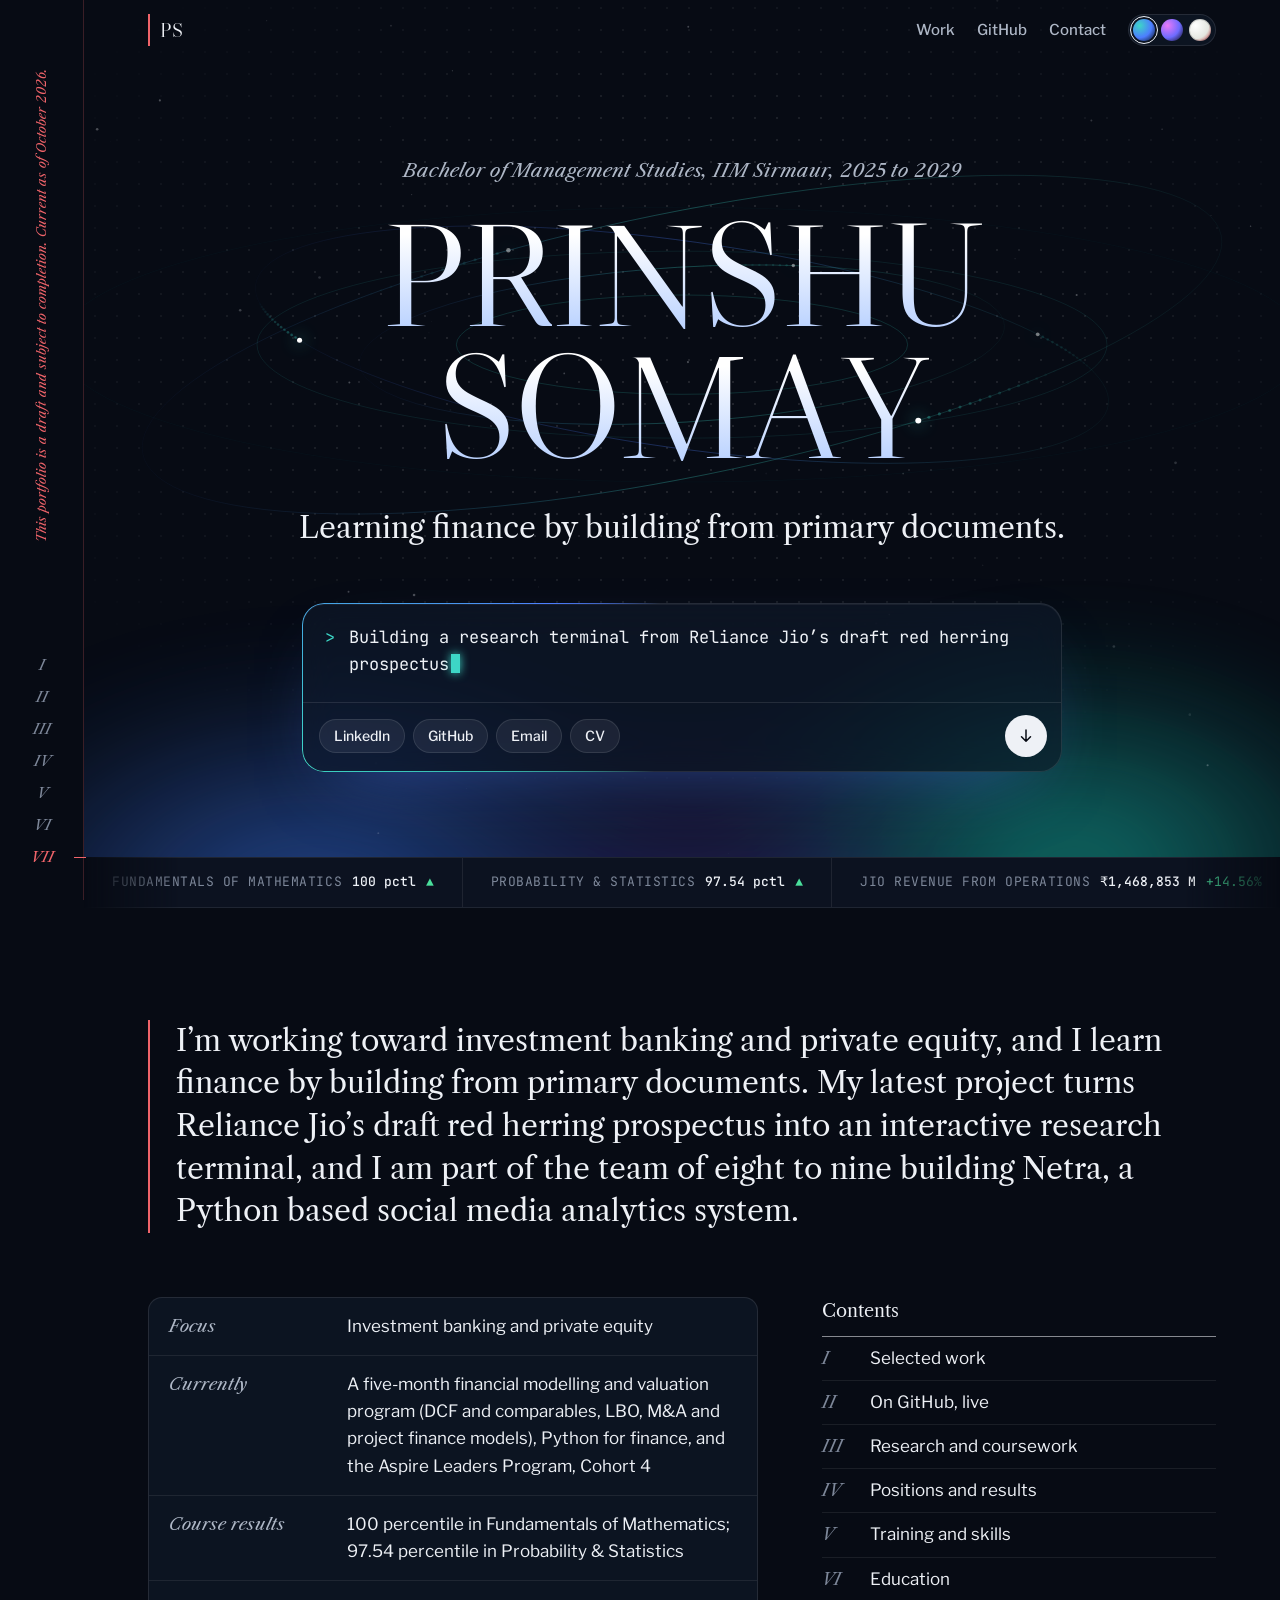
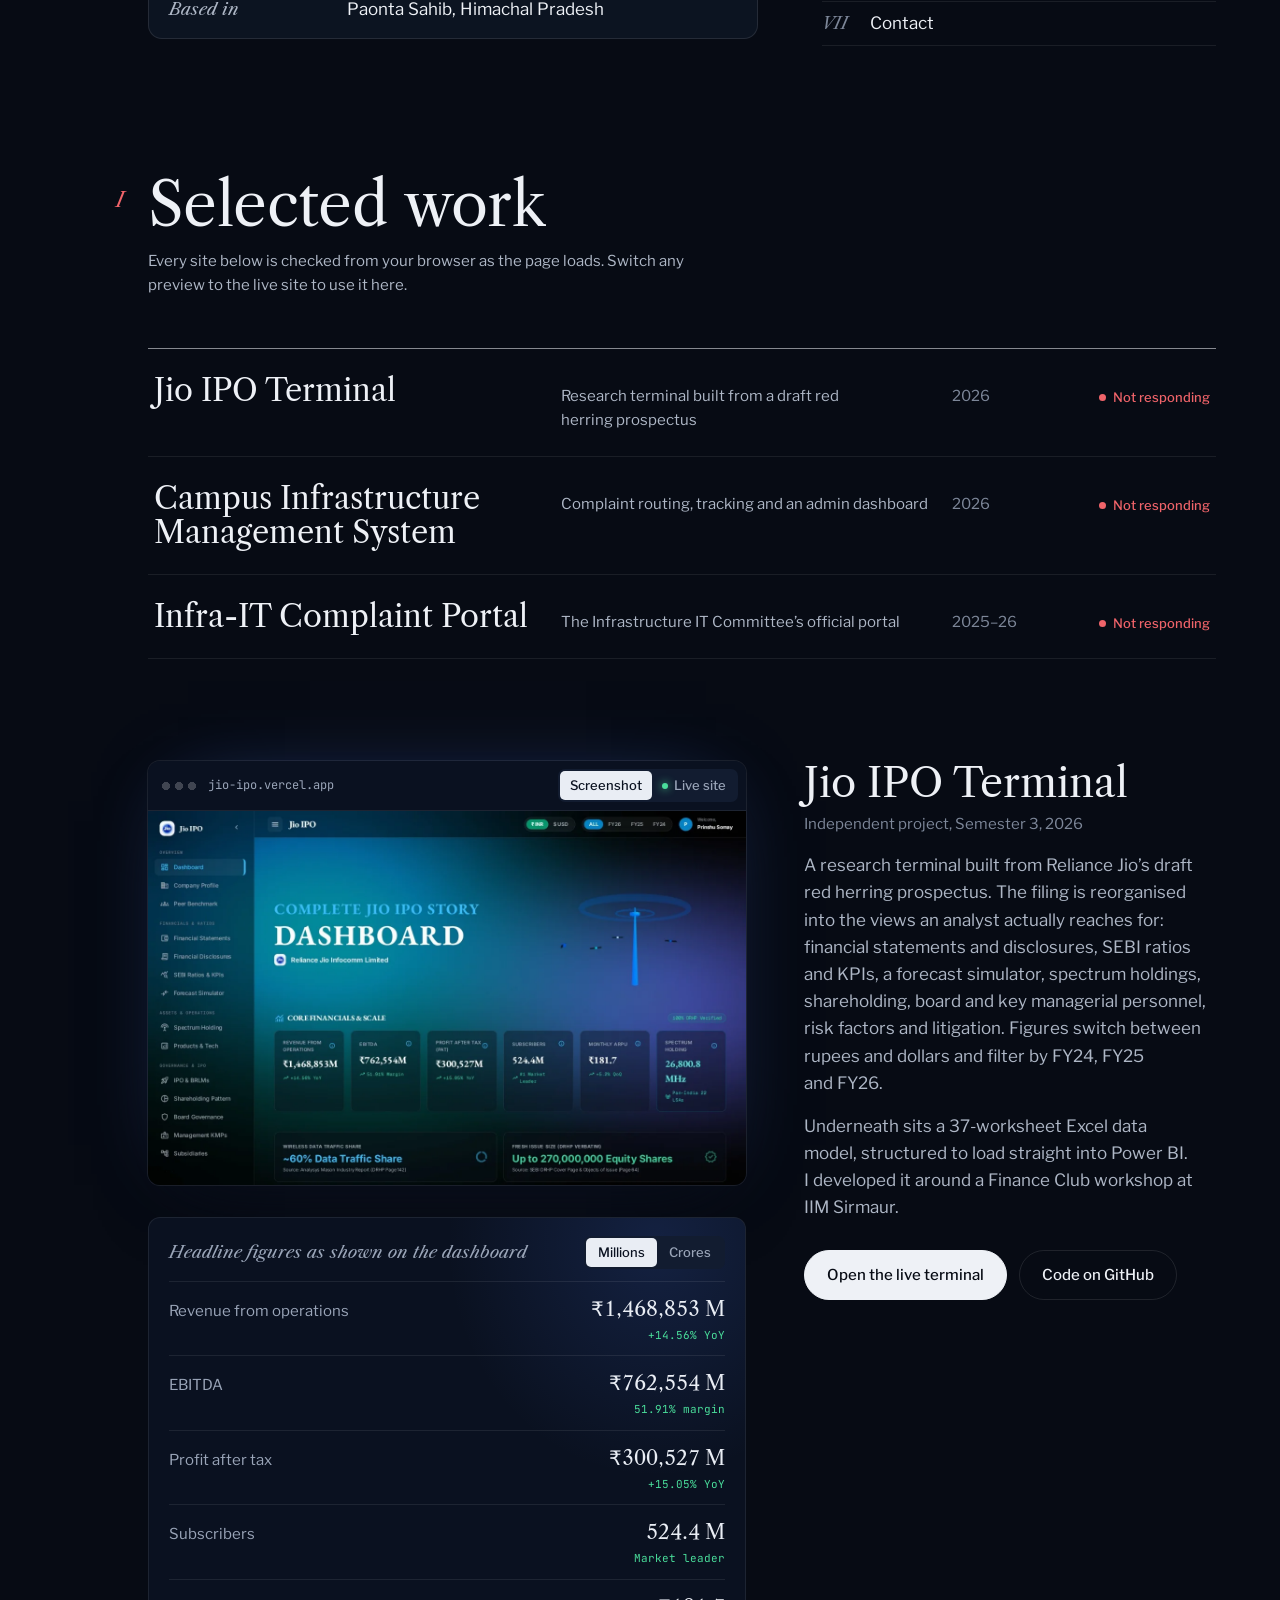
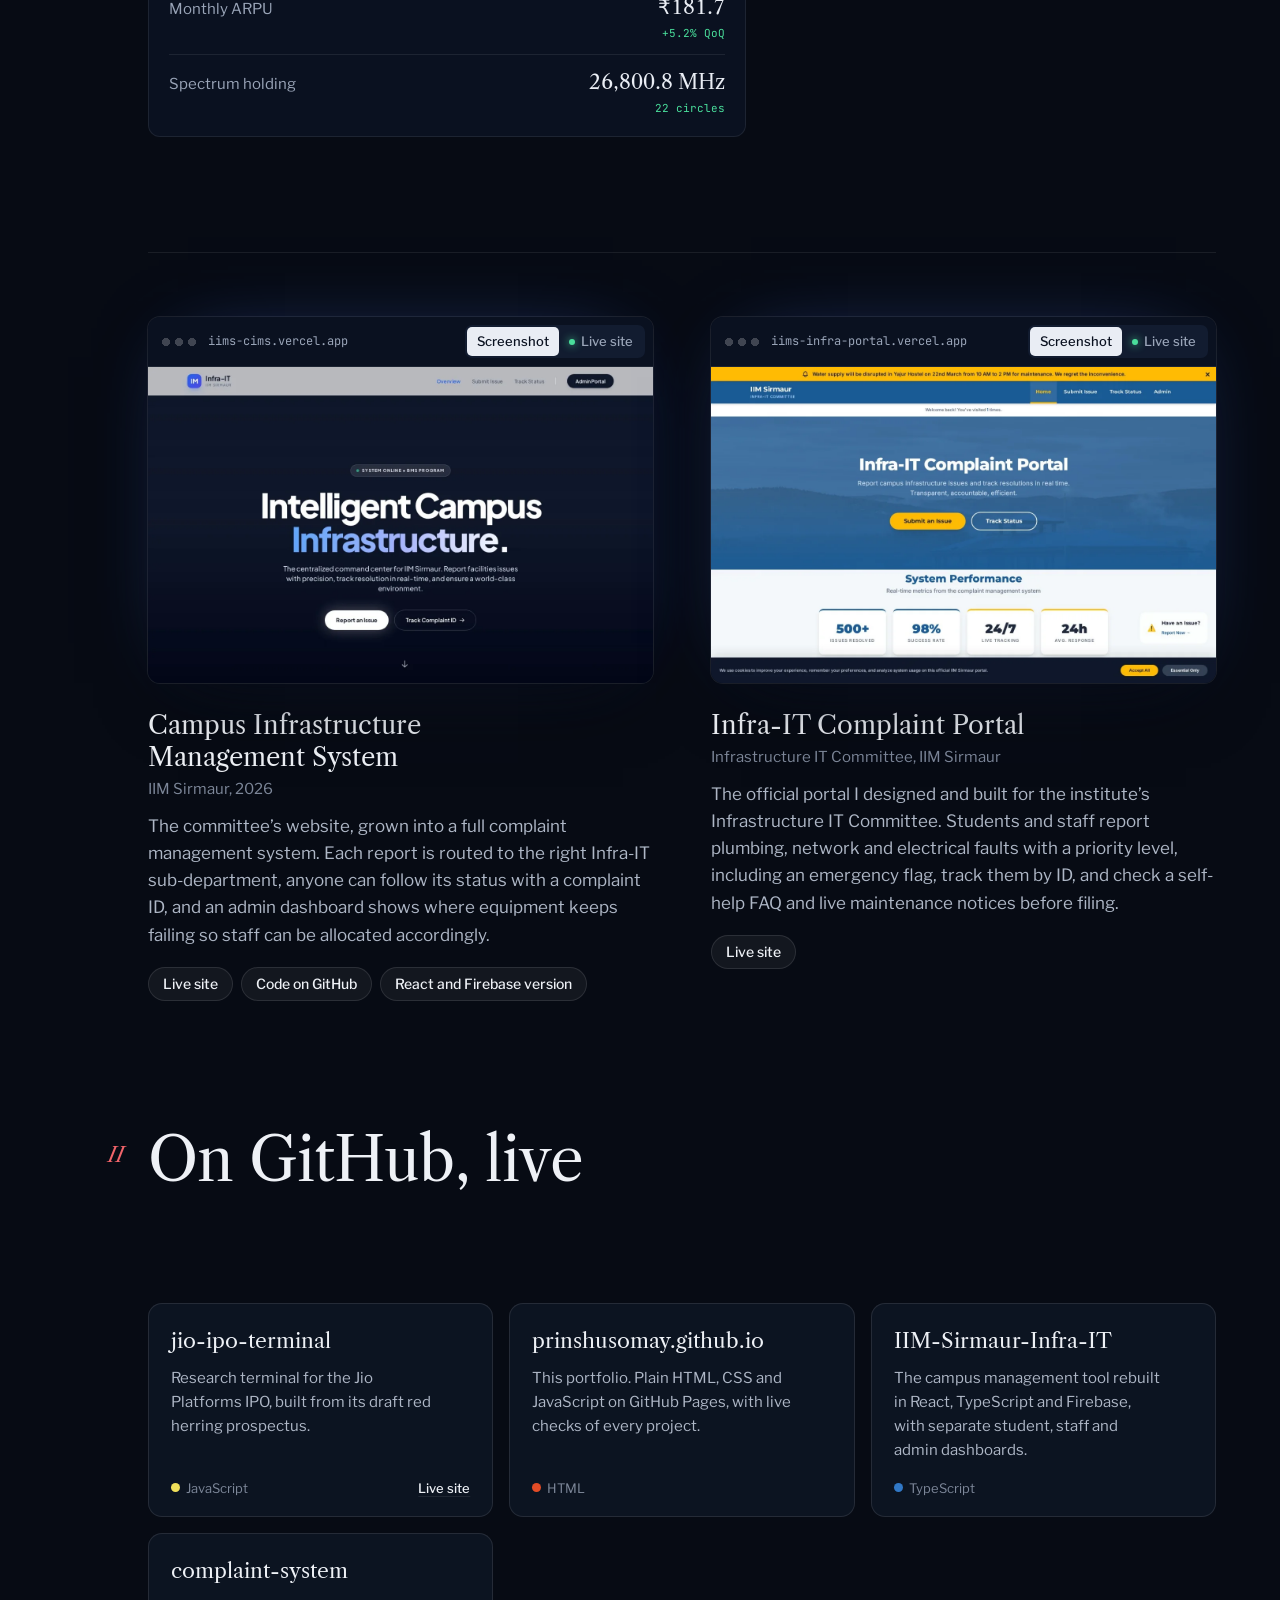
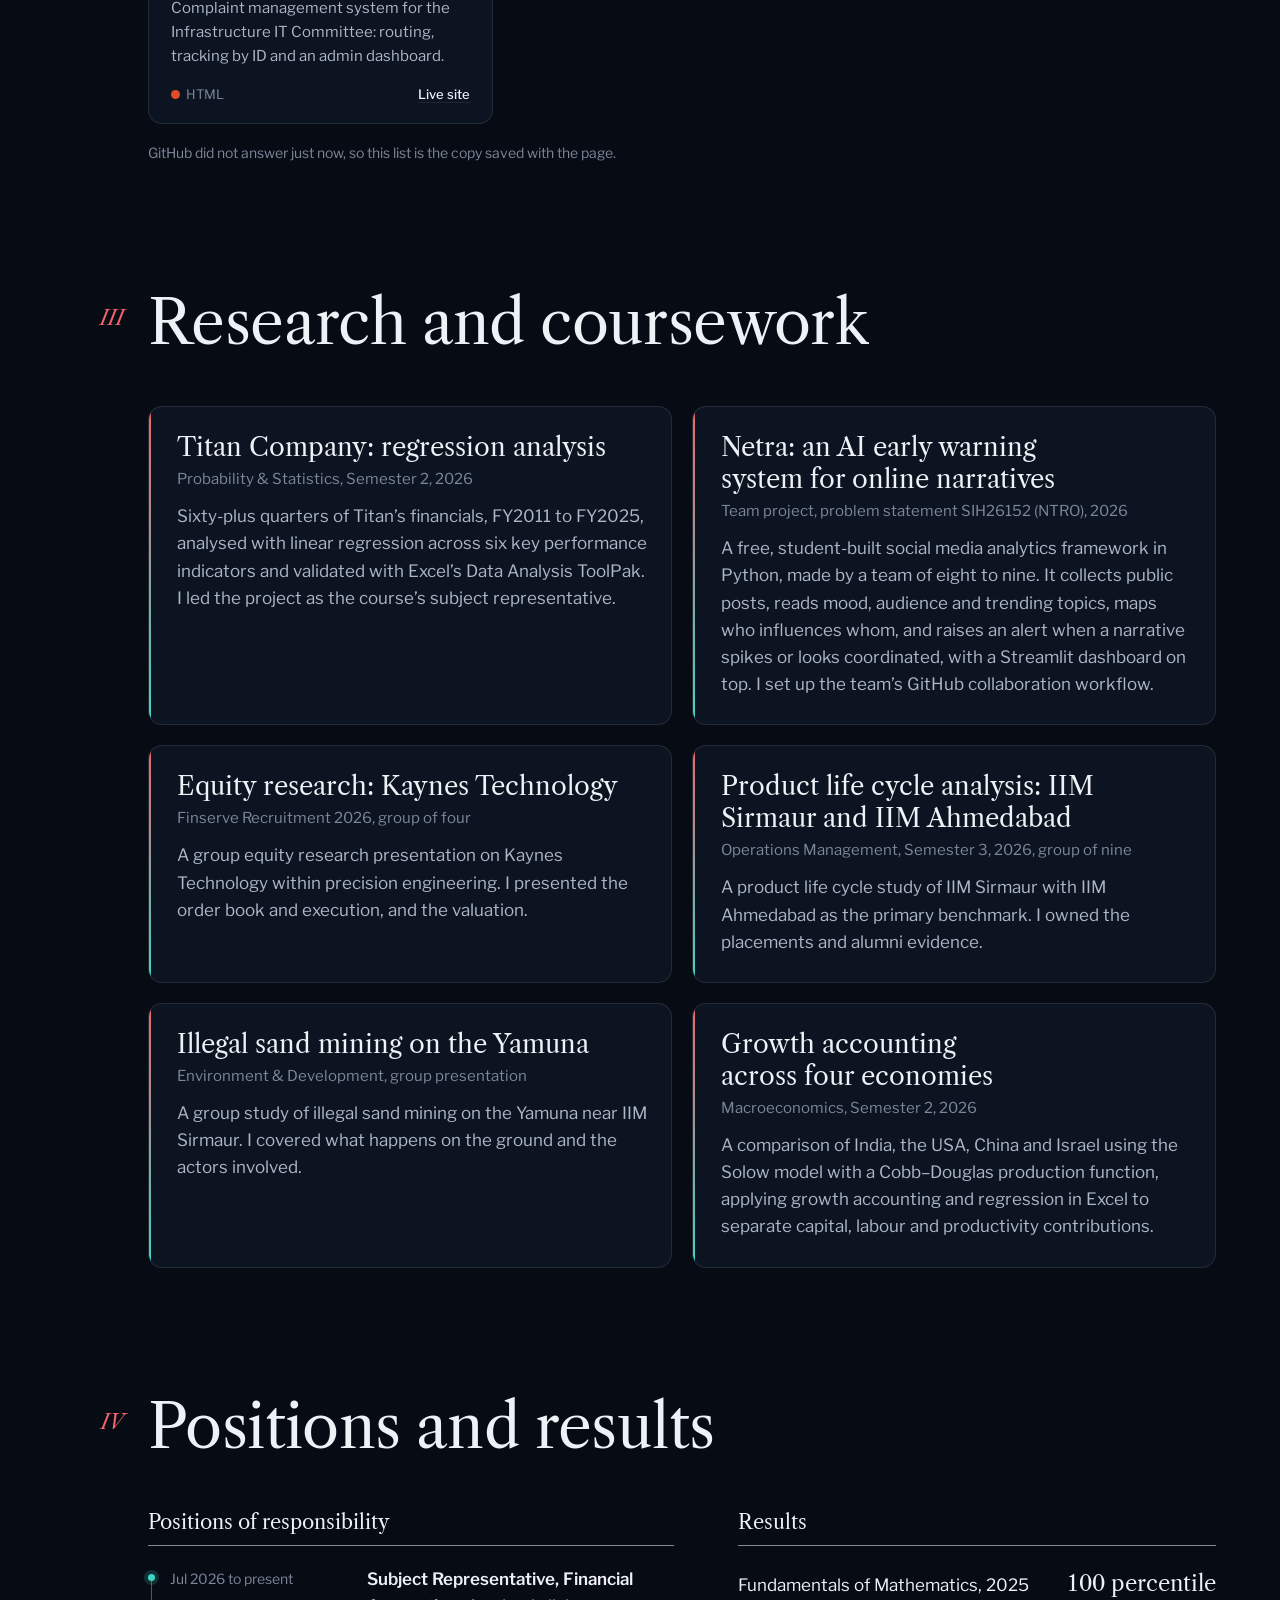
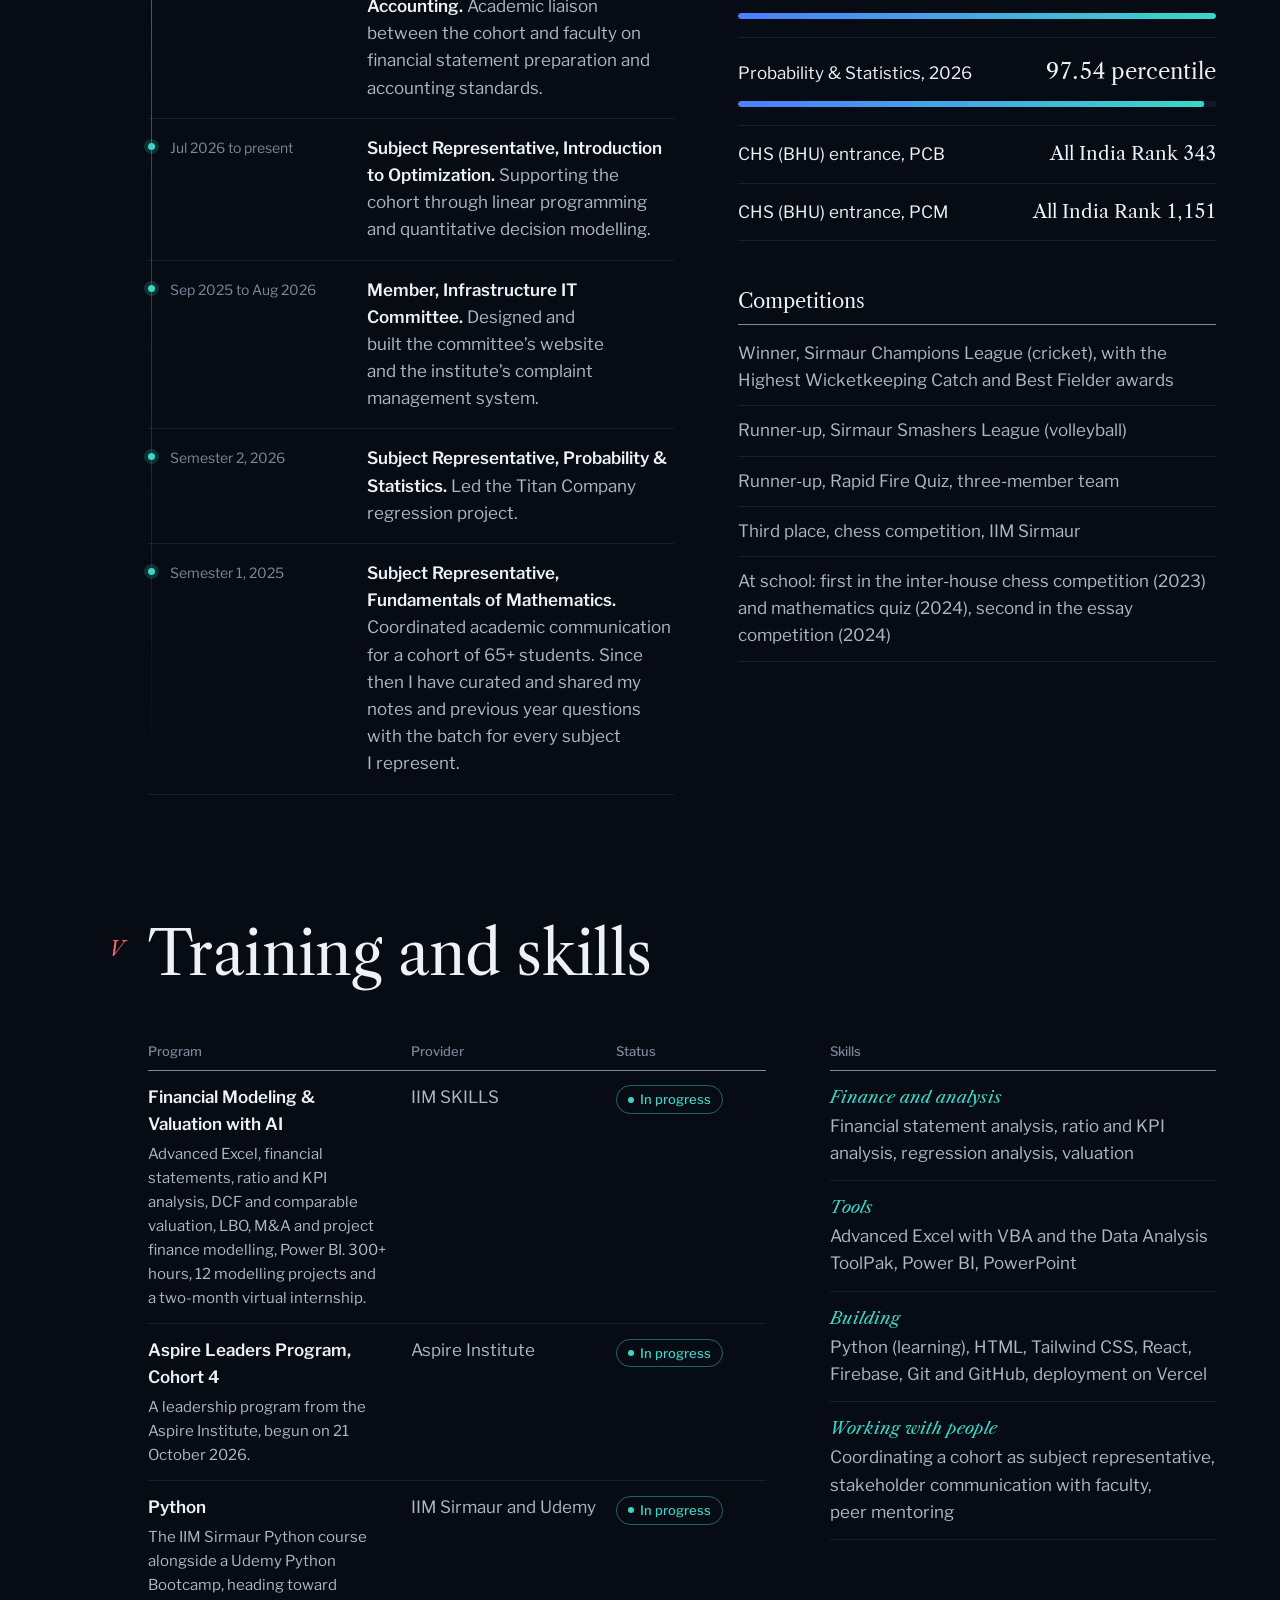
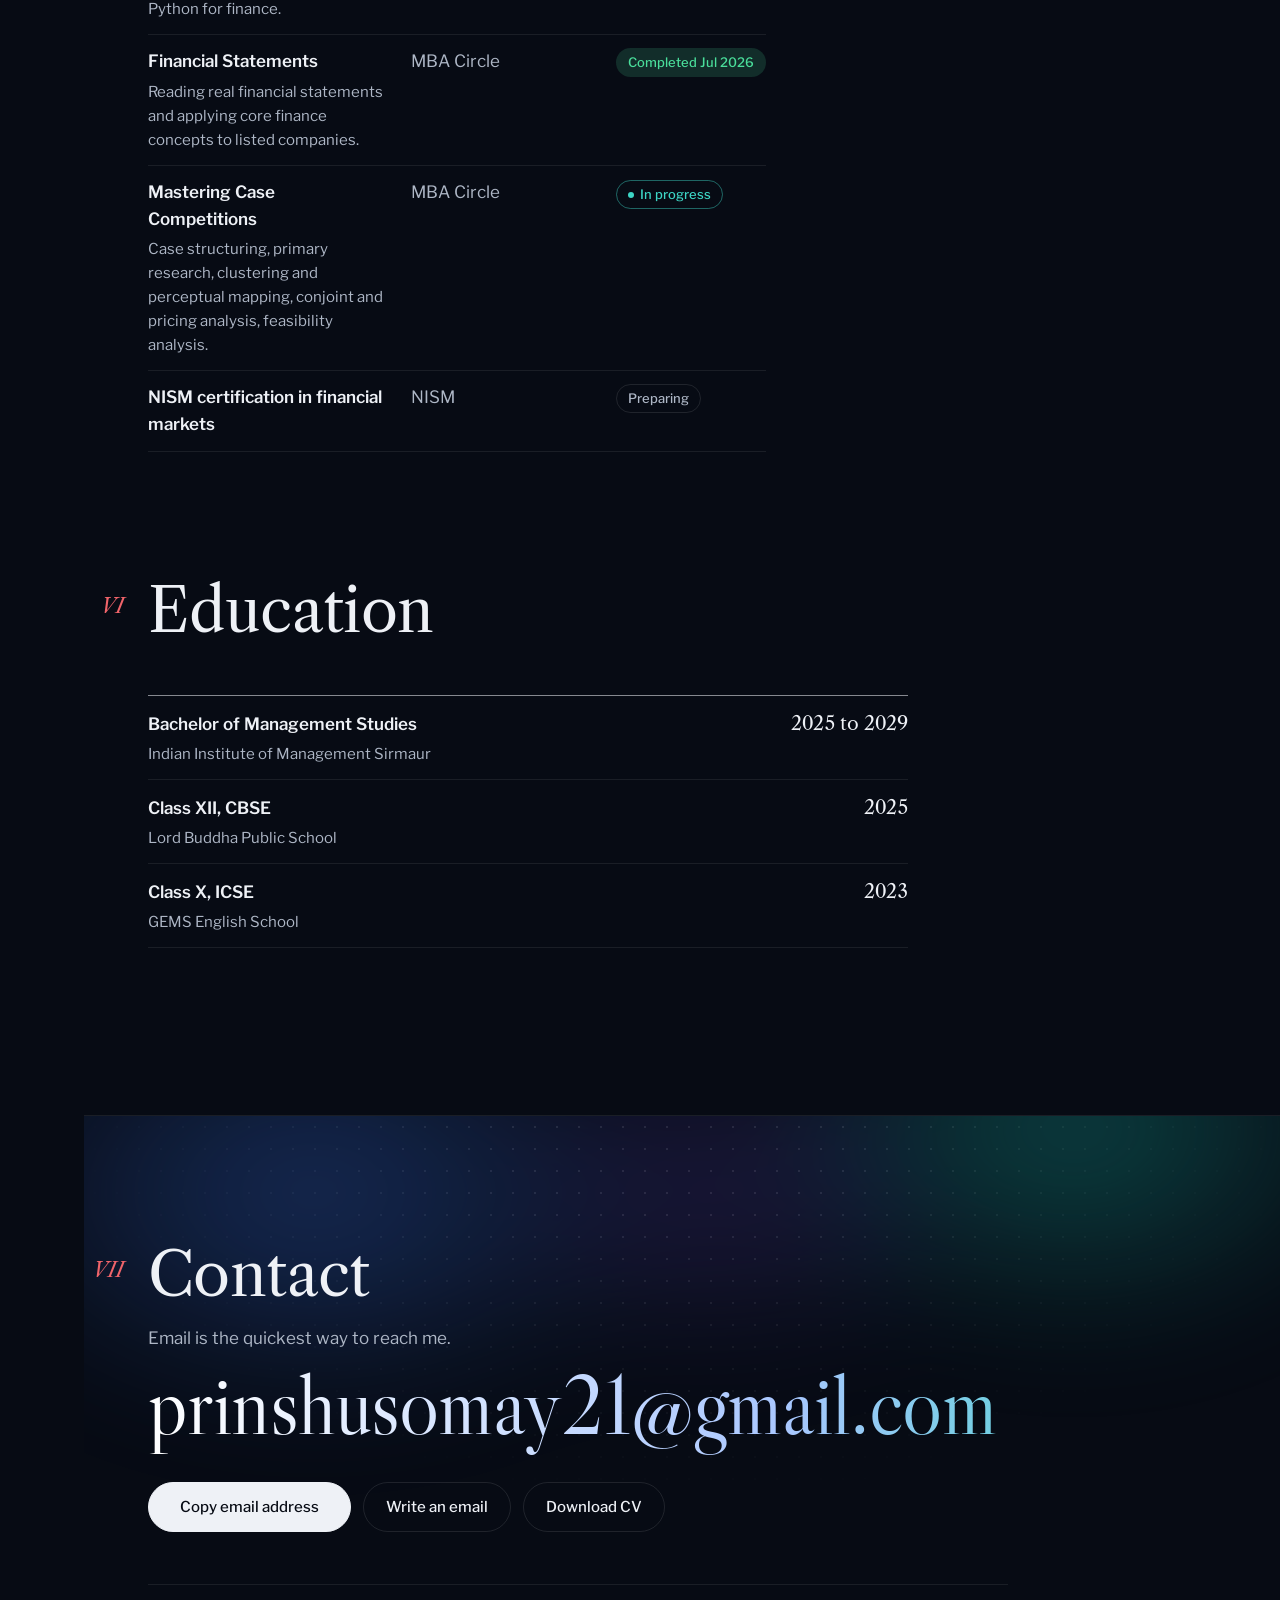
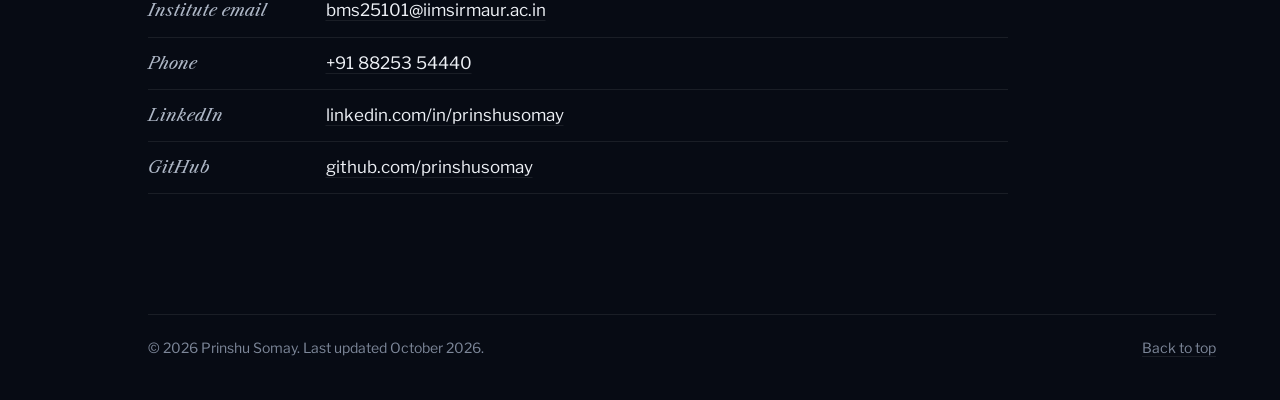
==== index.html @ f177b630 "Reword Netra role; refresh CV Co-Authored-By: Claude Sonnet 5.5 <noreply@anthropic.com> Claude-Sessi" ====
<!doctype html>
<html lang="en">
<head>
  <meta charset="utf-8">
  <meta name="viewport" content="width=device-width, initial-scale=1">
  <title>Prinshu Somay | BMS, IIM Sirmaur</title>
  <meta name="description" content="Prinshu Somay is a Bachelor of Management Studies student at IIM Sirmaur working toward investment banking and private equity. Projects include the Jio IPO Terminal, built from Reliance Jio's draft red herring prospectus.">
  <meta name="author" content="Prinshu Somay">
  <link rel="canonical" href="https://prinshusomay.github.io/">

  <meta property="og:type" content="profile">
  <meta property="og:title" content="Prinshu Somay | BMS, IIM Sirmaur">
  <meta property="og:description" content="Working toward investment banking and private equity. Builds research tools from primary filings, including the Jio IPO Terminal.">
  <meta property="og:url" content="https://prinshusomay.github.io/">
  <meta property="og:image" content="https://prinshusomay.github.io/assets/social/hero-paper.jpg">
  <meta property="og:image:width" content="1200">
  <meta property="og:image:height" content="627">
  <meta property="og:image:alt" content="Prinshu Somay, Bachelor of Management Studies at IIM Sirmaur">
  <meta name="twitter:card" content="summary_large_image">

  <link rel="icon" href="assets/favicon.svg" type="image/svg+xml">
  <link rel="icon" href="assets/favicon-32.png" sizes="32x32" type="image/png">
  <link rel="apple-touch-icon" href="assets/apple-touch-icon.png">
  <meta name="theme-color" content="#070B14">

  <script>(function(){var d=document.documentElement,t=null;try{t=localStorage.getItem('theme');}catch(e){}if(t==='dark')t='midnight';if(t==='light')t='paper';if(t!=='midnight'&&t!=='aurora'&&t!=='paper')t='midnight';d.dataset.theme=t;d.classList.add('js-reveal','js-split');setTimeout(function(){if(!window.__siteReady)d.classList.remove('js-reveal','js-split');},3000);})();</script>
  <link rel="preload" href="assets/fonts/libre-caslon-display-latin-400-normal.woff2" as="font" type="font/woff2" crossorigin>
  <link rel="preload" href="assets/fonts/libre-franklin-latin-wght-normal.woff2" as="font" type="font/woff2" crossorigin>
  <link rel="preload" href="assets/fonts/jetbrains-mono-latin-400-normal.woff2" as="font" type="font/woff2" crossorigin>
  <link rel="preconnect" href="https://api.github.com" crossorigin>
  <link rel="stylesheet" href="assets/site.css">
  <script src="assets/site.js" defer></script>

  <script type="application/ld+json">
  {
    "@context": "https://schema.org",
    "@type": "Person",
    "name": "Prinshu Somay",
    "url": "https://prinshusomay.github.io/",
    "email": "mailto:prinshusomay21@gmail.com",
    "affiliation": { "@type": "CollegeOrUniversity", "name": "Indian Institute of Management Sirmaur" },
    "address": { "@type": "PostalAddress", "addressLocality": "Paonta Sahib", "addressRegion": "Himachal Pradesh", "addressCountry": "IN" },
    "sameAs": [
      "https://www.linkedin.com/in/prinshusomay",
      "https://github.com/prinshusomay"
    ]
  }
  </script>
</head>
<body>
  <a class="skip" href="#work">Skip to selected work</a>

  <!-- The red margin: legend, reading progress and section index -->
  <div class="margin">
    <p class="legend" role="note"><span>This portfolio is a draft and subject to completion. Current as of October 2026.</span></p>
    <div class="margin-rule" aria-hidden="true"><span></span></div>
    <nav class="margin-index" aria-label="Sections">
      <a href="#work" data-index-link><span class="tip">Selected work</span>I</a>
      <a href="#github" data-index-link><span class="tip">On GitHub</span>II</a>
      <a href="#research" data-index-link><span class="tip">Research</span>III</a>
      <a href="#record" data-index-link><span class="tip">Positions and results</span>IV</a>
      <a href="#training" data-index-link><span class="tip">Training and skills</span>V</a>
      <a href="#education" data-index-link><span class="tip">Education</span>VI</a>
      <a href="#contact" data-index-link><span class="tip">Contact</span>VII</a>
    </nav>
  </div>

  <div class="page">

    <div class="topbar">
      <a class="monogram" href="#top" aria-label="Prinshu Somay, back to top">PS</a>
      <div class="topbar-actions">
        <a class="topbar-link" href="#work">Work</a>
        <a class="topbar-link" href="#github">GitHub</a>
        <a class="topbar-link" href="#contact">Contact</a>
        <div class="themes" role="radiogroup" aria-label="Colour theme">
          <button type="button" role="radio" class="swatch swatch--midnight" data-set-theme="midnight" aria-checked="true" title="Midnight"><span class="sr-only">Midnight</span></button>
          <button type="button" role="radio" class="swatch swatch--aurora" data-set-theme="aurora" aria-checked="false" title="Aurora"><span class="sr-only">Aurora</span></button>
          <button type="button" role="radio" class="swatch swatch--paper" data-set-theme="paper" aria-checked="false" title="Paper"><span class="sr-only">Paper</span></button>
        </div>
      </div>
    </div>

    <header class="hero" id="top">
      <div class="hero-bg" aria-hidden="true">
        <div class="dots"></div>
        <div class="aurora"><i class="a1"></i><i class="a2"></i><i class="a3"></i></div>
        <canvas class="orbit" data-orbit></canvas>
        <div class="cursor-glow" data-cursor-glow></div>
      </div>

      <div class="hero-inner">
        <p class="standing" data-hero-in style="--d: 0">Bachelor of Management Studies, IIM Sirmaur, 2025 to 2029</p>
        <h1 class="name" data-split aria-label="Prinshu Somay"><span class="name-word">Prinshu</span> <span class="name-word">Somay</span></h1>
        <p class="tagline" data-hero-in style="--d: 1">Learning finance by building from primary documents.</p>

        <div class="prompt" data-spotlight data-hero-in style="--d: 2">
          <p class="prompt-line">
            <span class="prompt-mark" aria-hidden="true">&gt;</span>
            <span class="typer" data-typer aria-hidden="true">Building a research terminal from Reliance Jio&rsquo;s draft red herring prospectus</span><span class="caret" aria-hidden="true"></span>
            <span class="sr-only">Building a research terminal from Reliance Jio&rsquo;s draft red herring prospectus; modelling DCF, comparables, LBO and M&amp;A; 100 percentile in Fundamentals of Mathematics.</span>
          </p>
          <div class="prompt-bar">
            <ul class="chips">
              <li><a class="chip" href="https://www.linkedin.com/in/prinshusomay" rel="me">LinkedIn</a></li>
              <li><a class="chip" href="https://github.com/prinshusomay" rel="me">GitHub</a></li>
              <li><a class="chip" href="mailto:prinshusomay21@gmail.com">Email</a></li>
              <li><a class="chip" href="assets/Prinshu-Somay-CV.pdf" download>CV</a></li>
            </ul>
            <a class="prompt-go" href="#work" aria-label="Go to selected work">
              <svg viewBox="0 0 24 24" width="18" height="18" aria-hidden="true"><path d="M12 4v15m0 0-6-6m6 6 6-6" fill="none" stroke="currentColor" stroke-width="2" stroke-linecap="round" stroke-linejoin="round"/></svg>
            </a>
          </div>
        </div>
      </div>
    </header>

    <div class="ticker" role="region" aria-label="Highlights">
      <ul class="ticker-track">
        <li><span>Fundamentals of Mathematics</span><b>100 pctl</b><em class="up">&#9650;</em></li>
        <li><span>Probability &amp; Statistics</span><b>97.54 pctl</b><em class="up">&#9650;</em></li>
        <li><span>Jio revenue from operations</span><b>&#8377;1,468,853 M</b><em class="up">+14.56%</em></li>
        <li><span>Jio EBITDA margin</span><b>51.91%</b></li>
        <li><span>Jio profit after tax</span><b>&#8377;300,527 M</b><em class="up">+15.05%</em></li>
        <li><span>CHS (BHU) entrance, PCB</span><b>AIR 343</b></li>
        <li><span>Titan quarters analysed</span><b>60+</b></li>
        <li><span>Modelling program</span><b>300+ hrs</b></li>
        <li><span>Live projects</span><b>3</b></li>
        <li><span>Netra team</span><b>8 to 9 members</b></li>
      </ul>
    </div>

    <section class="cover" aria-label="At a glance">
      <p class="statement">I&rsquo;m working toward investment banking and private equity, and I learn finance by building from primary documents. My latest project turns Reliance Jio&rsquo;s draft red herring prospectus into an interactive research terminal, and I am part of the team of eight to nine building Netra, a Python based social media analytics system.</p>

      <div class="cover-grid">
        <dl class="particulars">
          <div>
            <dt>Focus</dt>
            <dd>Investment banking and private equity</dd>
          </div>
          <div>
            <dt>Currently</dt>
            <dd>A five-month financial modelling and valuation program (DCF and comparables, LBO, M&amp;A and project finance models), Python for finance, and the Aspire Leaders Program, Cohort 4</dd>
          </div>
          <div>
            <dt>Course results</dt>
            <dd>100 percentile in Fundamentals of Mathematics; 97.54 percentile in Probability &amp; Statistics</dd>
          </div>
          <div>
            <dt>Based in</dt>
            <dd>Paonta Sahib, Himachal Pradesh</dd>
          </div>
        </dl>

        <nav class="contents" aria-label="Contents">
          <h2 class="contents-title">Contents</h2>
          <ol>
            <li><a href="#work"><span class="numeral">I</span>Selected work</a></li>
            <li><a href="#github"><span class="numeral">II</span>On GitHub, live</a></li>
            <li><a href="#research"><span class="numeral">III</span>Research and coursework</a></li>
            <li><a href="#record"><span class="numeral">IV</span>Positions and results</a></li>
            <li><a href="#training"><span class="numeral">V</span>Training and skills</a></li>
            <li><a href="#education"><span class="numeral">VI</span>Education</a></li>
            <li><a href="#contact"><span class="numeral">VII</span>Contact</a></li>
          </ol>
        </nav>
      </div>
    </section>

    <main>

      <!-- I. Selected work -->
      <section id="work" class="section" aria-labelledby="work-h">
        <div class="section-head">
          <span class="numeral" aria-hidden="true">I</span>
          <h2 id="work-h">Selected work</h2>
          <p class="section-note">Every site below is checked from your browser as the page loads. Switch any preview to the live site to use it here.</p>
        </div>

        <ol class="project-index" data-project-index aria-label="Project index">
          <li>
            <a href="#case-jio" data-preview="assets/shots/jio-ipo.webp">
              <span class="pi-name">Jio IPO Terminal</span>
              <span class="pi-what">Research terminal built from a draft red herring prospectus</span>
              <span class="pi-year">2026</span>
              <span class="status" data-status="https://jio-ipo.vercel.app/"><i aria-hidden="true"></i><span data-status-text>Checking</span></span>
            </a>
          </li>
          <li>
            <a href="#case-campus" data-preview="assets/shots/complaint-system.webp">
              <span class="pi-name">Campus Infrastructure Management System</span>
              <span class="pi-what">Complaint routing, tracking and an admin dashboard</span>
              <span class="pi-year">2026</span>
              <span class="status" data-status="https://iims-cims.vercel.app/"><i aria-hidden="true"></i><span data-status-text>Checking</span></span>
            </a>
          </li>
          <li>
            <a href="#case-portal" data-preview="assets/shots/project-d3z01.webp">
              <span class="pi-name">Infra-IT Complaint Portal</span>
              <span class="pi-what">The Infrastructure IT Committee&rsquo;s official portal</span>
              <span class="pi-year">2025&ndash;26</span>
              <span class="status" data-status="https://iims-infra-portal.vercel.app/"><i aria-hidden="true"></i><span data-status-text>Checking</span></span>
            </a>
          </li>
        </ol>
        <div class="floater" data-floater aria-hidden="true"><img src="assets/shots/jio-ipo.webp" alt="" width="1280" height="800"></div>

        <!-- Featured case -->
        <article id="case-jio" class="case case--feature" aria-labelledby="case-jio-h">
          <div class="frame" data-spotlight data-tilt data-frame="https://jio-ipo.vercel.app/" data-showing="shot">
            <div class="frame-bar">
              <span class="frame-dots" aria-hidden="true"></span>
              <span class="frame-url">jio-ipo.vercel.app</span>
              <div class="frame-tabs" role="tablist" aria-label="Jio IPO Terminal preview">
                <button type="button" role="tab" data-view="shot" aria-selected="true">Screenshot</button>
                <button type="button" role="tab" data-view="live" aria-selected="false" tabindex="-1">Live site</button>
              </div>
            </div>
            <div class="frame-stage" data-stage>
              <img src="assets/shots/jio-ipo.webp" width="1280" height="800" alt="Dashboard of the Jio IPO Terminal, showing revenue from operations, EBITDA, profit after tax, subscribers, monthly ARPU and spectrum holding in a dark interface with a sidebar of report sections.">
              <span class="frame-loading" aria-hidden="true">Loading the live terminal</span>
            </div>
          </div>

          <div class="case-body">
            <h3 id="case-jio-h">Jio IPO Terminal</h3>
            <p class="meta">Independent project, Semester 3, 2026</p>
            <p>A research terminal built from Reliance Jio&rsquo;s draft red herring prospectus. The filing is reorganised into the views an analyst actually reaches for: financial statements and disclosures, SEBI ratios and KPIs, a forecast simulator, spectrum holdings, shareholding, board and key managerial personnel, risk factors and litigation. Figures switch between rupees and dollars and filter by FY24, FY25 and FY26.</p>
            <p>Underneath sits a 37-worksheet Excel data model, structured to load straight into Power BI. I developed it around a Finance Club workshop at IIM Sirmaur.</p>
            <p class="actions">
              <a class="button" href="https://jio-ipo.vercel.app">Open the live terminal</a>
              <a class="button button--line" href="https://github.com/prinshusomay/jio-ipo-terminal">Code on GitHub</a>
            </p>
          </div>

          <div class="figures-block" data-spotlight>
            <div class="figures-head">
              <p class="figures-caption" id="fig-cap">Headline figures as shown on the dashboard</p>
              <div class="unit-toggle" role="group" aria-label="Show rupee amounts in">
                <button type="button" data-unit="million" aria-pressed="true">Millions</button>
                <button type="button" data-unit="crore" aria-pressed="false">Crores</button>
              </div>
            </div>
            <table class="figures" aria-describedby="fig-cap">
              <tbody>
                <tr><th scope="row">Revenue from operations</th><td><span data-millions="1468853" data-rupee="true">&#8377;1,468,853 M</span><small>+14.56% YoY</small></td></tr>
                <tr><th scope="row">EBITDA</th><td><span data-millions="762554" data-rupee="true">&#8377;762,554 M</span><small>51.91% margin</small></td></tr>
                <tr><th scope="row">Profit after tax</th><td><span data-millions="300527" data-rupee="true">&#8377;300,527 M</span><small>+15.05% YoY</small></td></tr>
                <tr><th scope="row">Subscribers</th><td><span data-millions="524.4">524.4 M</span><small>Market leader</small></td></tr>
                <tr><th scope="row">Monthly ARPU</th><td><span>&#8377;181.7</span><small>+5.2% QoQ</small></td></tr>
                <tr><th scope="row">Spectrum holding</th><td><span>26,800.8 MHz</span><small>22 circles</small></td></tr>
              </tbody>
            </table>
          </div>
        </article>

        <div class="pair">
          <article id="case-campus" class="case" aria-labelledby="case-campus-h">
            <div class="frame" data-spotlight data-tilt data-frame="https://iims-cims.vercel.app/" data-showing="shot">
              <div class="frame-bar">
                <span class="frame-dots" aria-hidden="true"></span>
                <span class="frame-url">iims-cims.vercel.app</span>
                <div class="frame-tabs" role="tablist" aria-label="Campus Infrastructure Management System preview">
                  <button type="button" role="tab" data-view="shot" aria-selected="true">Screenshot</button>
                  <button type="button" role="tab" data-view="live" aria-selected="false" tabindex="-1">Live site</button>
                </div>
              </div>
              <div class="frame-stage" data-stage>
                <img src="assets/shots/complaint-system.webp" width="1280" height="800" loading="lazy" decoding="async" alt="Landing page of the Campus Infrastructure Management System for IIM Sirmaur, with buttons to report an issue or track a complaint ID.">
                <span class="frame-loading" aria-hidden="true">Loading the live site</span>
              </div>
            </div>
            <h3 id="case-campus-h">Campus Infrastructure Management System</h3>
            <p class="meta">IIM Sirmaur, 2026</p>
            <p>The committee&rsquo;s website, grown into a full complaint management system. Each report is routed to the right Infra-IT sub-department, anyone can follow its status with a complaint ID, and an admin dashboard shows where equipment keeps failing so staff can be allocated accordingly.</p>
            <ul class="project-links">
              <li><a href="https://iims-cims.vercel.app">Live site</a></li>
              <li><a href="https://github.com/prinshusomay/complaint-system">Code on GitHub</a></li>
              <li><a href="https://github.com/prinshusomay/IIM-Sirmaur-Infra-IT">React and Firebase version</a></li>
            </ul>
          </article>

          <article id="case-portal" class="case" aria-labelledby="case-portal-h">
            <div class="frame" data-spotlight data-tilt data-frame="https://iims-infra-portal.vercel.app/" data-showing="shot">
              <div class="frame-bar">
                <span class="frame-dots" aria-hidden="true"></span>
                <span class="frame-url">iims-infra-portal.vercel.app</span>
                <div class="frame-tabs" role="tablist" aria-label="Infra-IT Complaint Portal preview">
                  <button type="button" role="tab" data-view="shot" aria-selected="true">Screenshot</button>
                  <button type="button" role="tab" data-view="live" aria-selected="false" tabindex="-1">Live site</button>
                </div>
              </div>
              <div class="frame-stage" data-stage>
                <img src="assets/shots/project-d3z01.webp" width="1280" height="800" loading="lazy" decoding="async" alt="Home page of the Infra-IT Complaint Portal for IIM Sirmaur, with a maintenance notice, buttons to submit an issue or track status, and performance figures.">
                <span class="frame-loading" aria-hidden="true">Loading the live site</span>
              </div>
            </div>
            <h3 id="case-portal-h">Infra-IT Complaint Portal</h3>
            <p class="meta">Infrastructure IT Committee, IIM Sirmaur</p>
            <p>The official portal I designed and built for the institute&rsquo;s Infrastructure IT Committee. Students and staff report plumbing, network and electrical faults with a priority level, including an emergency flag, track them by ID, and check a self-help FAQ and live maintenance notices before filing.</p>
            <ul class="project-links">
              <li><a href="https://iims-infra-portal.vercel.app">Live site</a></li>
            </ul>
          </article>
        </div>
      </section>

      <!-- II. On GitHub -->
      <section id="github" class="section" aria-labelledby="github-h">
        <div class="section-head">
          <span class="numeral" aria-hidden="true">II</span>
          <h2 id="github-h">On GitHub, live</h2>
          <p class="section-note">Read from <a href="https://github.com/prinshusomay">github.com/prinshusomay</a> each time you open this page, so it is never out of date.</p>
        </div>

        <div class="github" data-github="prinshusomay" data-state="static">
          <ul class="repos" data-github-list>
            <li class="repo">
              <a class="repo-name" href="https://github.com/prinshusomay/jio-ipo-terminal">jio-ipo-terminal</a>
              <p class="repo-desc">Research terminal for the Jio Platforms IPO, built from its draft red herring prospectus.</p>
              <p class="repo-meta"><span class="lang"><i style="background:#F1E05A"></i>JavaScript</span><a class="repo-live" href="https://jio-ipo.vercel.app">Live site</a></p>
            </li>
            <li class="repo">
              <a class="repo-name" href="https://github.com/prinshusomay/prinshusomay.github.io">prinshusomay.github.io</a>
              <p class="repo-desc">This portfolio. Plain HTML, CSS and JavaScript on GitHub Pages, with live checks of every project.</p>
              <p class="repo-meta"><span class="lang"><i style="background:#E34C26"></i>HTML</span></p>
            </li>
            <li class="repo">
              <a class="repo-name" href="https://github.com/prinshusomay/IIM-Sirmaur-Infra-IT">IIM-Sirmaur-Infra-IT</a>
              <p class="repo-desc">The campus management tool rebuilt in React, TypeScript and Firebase, with separate student, staff and admin dashboards.</p>
              <p class="repo-meta"><span class="lang"><i style="background:#3178C6"></i>TypeScript</span></p>
            </li>
            <li class="repo">
              <a class="repo-name" href="https://github.com/prinshusomay/complaint-system">complaint-system</a>
              <p class="repo-desc">Complaint management system for the Infrastructure IT Committee: routing, tracking by ID and an admin dashboard.</p>
              <p class="repo-meta"><span class="lang"><i style="background:#E34C26"></i>HTML</span><a class="repo-live" href="https://iims-cims.vercel.app">Live site</a></p>
            </li>
          </ul>
          <p class="gh-meta" data-github-meta aria-live="polite"></p>
        </div>
      </section>

      <!-- III. Research and coursework -->
      <section id="research" class="section" aria-labelledby="research-h">
        <div class="section-head">
          <span class="numeral" aria-hidden="true">III</span>
          <h2 id="research-h">Research and coursework</h2>
        </div>

        <div class="entries">
          <article class="entry">
            <h3>Titan Company: regression analysis</h3>
            <p class="meta">Probability &amp; Statistics, Semester 2, 2026</p>
            <p>Sixty-plus quarters of Titan&rsquo;s financials, FY2011 to FY2025, analysed with linear regression across six key performance indicators and validated with Excel&rsquo;s Data Analysis ToolPak. I led the project as the course&rsquo;s subject representative.</p>
          </article>
          <article class="entry">
            <h3>Netra: an AI early warning system for online narratives</h3>
            <p class="meta">Team project, problem statement SIH26152 (NTRO), 2026</p>
            <p>A free, student-built social media analytics framework in Python, made by a team of eight to nine. It collects public posts, reads mood, audience and trending topics, maps who influences whom, and raises an alert when a narrative spikes or looks coordinated, with a Streamlit dashboard on top. I set up the team&rsquo;s GitHub collaboration workflow.</p>
          </article>
          <article class="entry">
            <h3>Equity research: Kaynes Technology</h3>
            <p class="meta">Finserve Recruitment 2026, group of four</p>
            <p>A group equity research presentation on Kaynes Technology within precision engineering. I presented the order book and execution, and the valuation.</p>
          </article>
          <article class="entry">
            <h3>Product life cycle analysis: IIM Sirmaur and IIM Ahmedabad</h3>
            <p class="meta">Operations Management, Semester 3, 2026, group of nine</p>
            <p>A product life cycle study of IIM Sirmaur with IIM Ahmedabad as the primary benchmark. I owned the placements and alumni evidence.</p>
          </article>
          <article class="entry">
            <h3>Illegal sand mining on the Yamuna</h3>
            <p class="meta">Environment &amp; Development, group presentation</p>
            <p>A group study of illegal sand mining on the Yamuna near IIM Sirmaur. I covered what happens on the ground and the actors involved.</p>
          </article>
          <article class="entry">
            <h3>Growth accounting across four economies</h3>
            <p class="meta">Macroeconomics, Semester 2, 2026</p>
            <p>A comparison of India, the USA, China and Israel using the Solow model with a Cobb&ndash;Douglas production function, applying growth accounting and regression in Excel to separate capital, labour and productivity contributions.</p>
          </article>
        </div>
      </section>

      <!-- IV. Positions and results -->
      <section id="record" class="section" aria-labelledby="record-h">
        <div class="section-head">
          <span class="numeral" aria-hidden="true">IV</span>
          <h2 id="record-h">Positions and results</h2>
        </div>

        <div class="record-grid">
          <div>
            <h3 class="sub">Positions of responsibility</h3>
            <ol class="timeline">
              <li>
                <span class="when">Jul 2026 to present</span>
                <p><strong>Subject Representative, Financial Accounting.</strong> Academic liaison between the cohort and faculty on financial statement preparation and accounting standards.</p>
              </li>
              <li>
                <span class="when">Jul 2026 to present</span>
                <p><strong>Subject Representative, Introduction to Optimization.</strong> Supporting the cohort through linear programming and quantitative decision modelling.</p>
              </li>
              <li>
                <span class="when">Sep 2025 to Aug 2026</span>
                <p><strong>Member, Infrastructure IT Committee.</strong> Designed and built the committee&rsquo;s website and the institute&rsquo;s complaint management system.</p>
              </li>
              <li>
                <span class="when">Semester 2, 2026</span>
                <p><strong>Subject Representative, Probability &amp; Statistics.</strong> Led the Titan Company regression project.</p>
              </li>
              <li>
                <span class="when">Semester 1, 2025</span>
                <p><strong>Subject Representative, Fundamentals of Mathematics.</strong> Coordinated academic communication for a cohort of 65+ students. Since then I have curated and shared my notes and previous year questions with the batch for every subject I represent.</p>
              </li>
            </ol>
          </div>

          <div>
            <h3 class="sub">Results</h3>
            <ul class="percentiles">
              <li>
                <div class="pct-head"><span>Fundamentals of Mathematics, 2025</span><strong>100 percentile</strong></div>
                <div class="pct-bar" data-bar style="--v: 100" role="img" aria-label="100th percentile of the cohort"><span></span></div>
              </li>
              <li>
                <div class="pct-head"><span>Probability &amp; Statistics, 2026</span><strong>97.54 percentile</strong></div>
                <div class="pct-bar" data-bar style="--v: 97.54" role="img" aria-label="97.54th percentile of the cohort"><span></span></div>
              </li>
            </ul>
            <table class="league">
              <tbody>
                <tr><th scope="row">CHS (BHU) entrance, PCB</th><td class="num">All India Rank 343</td></tr>
                <tr><th scope="row">CHS (BHU) entrance, PCM</th><td class="num">All India Rank 1,151</td></tr>
              </tbody>
            </table>

            <h3 class="sub">Competitions</h3>
            <ul class="plain">
              <li>Winner, Sirmaur Champions League (cricket), with the Highest Wicketkeeping Catch and Best Fielder awards</li>
              <li>Runner-up, Sirmaur Smashers League (volleyball)</li>
              <li>Runner-up, Rapid Fire Quiz, three-member team</li>
              <li>Third place, chess competition, IIM Sirmaur</li>
              <li>At school: first in the inter-house chess competition (2023) and mathematics quiz (2024), second in the essay competition (2024)</li>
            </ul>
          </div>
        </div>
      </section>

      <!-- V. Training and skills -->
      <section id="training" class="section" aria-labelledby="training-h">
        <div class="section-head">
          <span class="numeral" aria-hidden="true">V</span>
          <h2 id="training-h">Training and skills</h2>
        </div>

        <div class="training-grid">
          <table class="courses">
            <thead>
              <tr><th scope="col">Program</th><th scope="col">Provider</th><th scope="col">Status</th></tr>
            </thead>
            <tbody>
              <tr>
                <th scope="row">Financial Modeling &amp; Valuation with AI<span class="detail">Advanced Excel, financial statements, ratio and KPI analysis, DCF and comparable valuation, LBO, M&amp;A and project finance modelling, Power BI. 300+ hours, 12 modelling projects and a two-month virtual internship.</span></th>
                <td>IIM SKILLS</td>
                <td><span class="pill pill--progress">In progress</span></td>
              </tr>
              <tr>
                <th scope="row">Aspire Leaders Program, Cohort 4<span class="detail">A leadership program from the Aspire Institute, begun on 21 October 2026.</span></th>
                <td>Aspire Institute</td>
                <td><span class="pill pill--progress">In progress</span></td>
              </tr>
              <tr>
                <th scope="row">Python<span class="detail">The IIM Sirmaur Python course alongside a Udemy Python Bootcamp, heading toward Python for finance.</span></th>
                <td>IIM Sirmaur and Udemy</td>
                <td><span class="pill pill--progress">In progress</span></td>
              </tr>
              <tr>
                <th scope="row">Financial Statements<span class="detail">Reading real financial statements and applying core finance concepts to listed companies.</span></th>
                <td>MBA Circle</td>
                <td><span class="pill pill--done">Completed Jul 2026</span></td>
              </tr>
              <tr>
                <th scope="row">Mastering Case Competitions<span class="detail">Case structuring, primary research, clustering and perceptual mapping, conjoint and pricing analysis, feasibility analysis.</span></th>
                <td>MBA Circle</td>
                <td><span class="pill pill--progress">In progress</span></td>
              </tr>
              <tr>
                <th scope="row">NISM certification in financial markets</th>
                <td>NISM</td>
                <td><span class="pill">Preparing</span></td>
              </tr>
            </tbody>
          </table>

          <div class="skills-col">
            <h3 class="col-label">Skills</h3>
            <dl class="skills">
              <div>
                <dt>Finance and analysis</dt>
                <dd>Financial statement analysis, ratio and KPI analysis, regression analysis, valuation</dd>
              </div>
              <div>
                <dt>Tools</dt>
                <dd>Advanced Excel with VBA and the Data Analysis ToolPak, Power BI, PowerPoint</dd>
              </div>
              <div>
                <dt>Building</dt>
                <dd>Python (learning), HTML, Tailwind CSS, React, Firebase, Git and GitHub, deployment on Vercel</dd>
              </div>
              <div>
                <dt>Working with people</dt>
                <dd>Coordinating a cohort as subject representative, stakeholder communication with faculty, peer mentoring</dd>
              </div>
            </dl>
          </div>
        </div>
      </section>

      <!-- VI. Education -->
      <section id="education" class="section" aria-labelledby="education-h">
        <div class="section-head">
          <span class="numeral" aria-hidden="true">VI</span>
          <h2 id="education-h">Education</h2>
        </div>

        <table class="education">
          <tbody>
            <tr>
              <th scope="row">Bachelor of Management Studies<span class="detail">Indian Institute of Management Sirmaur</span></th>
              <td class="num">2025 to 2029</td>
            </tr>
            <tr>
              <th scope="row">Class XII, CBSE<span class="detail">Lord Buddha Public School</span></th>
              <td class="num">2025</td>
            </tr>
            <tr>
              <th scope="row">Class X, ICSE<span class="detail">GEMS English School</span></th>
              <td class="num">2023</td>
            </tr>
          </tbody>
        </table>
      </section>

    </main>

    <!-- VII. Contact, on ink -->
    <section id="contact" class="contact" aria-labelledby="contact-h">
      <div class="hero-bg" aria-hidden="true">
        <div class="dots"></div>
        <div class="aurora"><i class="a1"></i><i class="a2"></i><i class="a3"></i></div>
      </div>
      <div class="contact-inner">
        <div class="section-head">
          <span class="numeral" aria-hidden="true">VII</span>
          <h2 id="contact-h">Contact</h2>
        </div>

        <p class="contact-lead">Email is the quickest way to reach me.</p>
        <p class="contact-email"><a href="mailto:prinshusomay21@gmail.com">prinshusomay21@gmail.com</a></p>
        <div class="contact-actions">
          <button type="button" class="button button--copy" data-copy="prinshusomay21@gmail.com"><span data-copy-label>Copy email address</span></button>
          <a class="button button--line" href="mailto:prinshusomay21@gmail.com">Write an email</a>
          <a class="button button--line" href="assets/Prinshu-Somay-CV.pdf" download>Download CV</a>
        </div>

        <dl class="contact-list">
          <div><dt>Institute email</dt><dd><a href="mailto:bms25101@iimsirmaur.ac.in">bms25101@iimsirmaur.ac.in</a></dd></div>
          <div><dt>Phone</dt><dd><a href="tel:+918825354440">+91 88253 54440</a></dd></div>
          <div><dt>LinkedIn</dt><dd><a href="https://www.linkedin.com/in/prinshusomay" rel="me">linkedin.com/in/prinshusomay</a></dd></div>
          <div><dt>GitHub</dt><dd><a href="https://github.com/prinshusomay" rel="me">github.com/prinshusomay</a></dd></div>
        </dl>

        <footer class="footer">
          <p>&copy; 2026 Prinshu Somay. Last updated October 2026.</p>
          <p><a href="#top">Back to top</a></p>
        </footer>
      </div>
    </section>

  </div>
</body>
</html>
---- assets/site.css ----
/* Prinshu Somay — portfolio
   Libre Caslon for display, headings and figures; Libre Franklin for text;
   JetBrains Mono only where the page behaves like a terminal (prompt, ticker).
   Themes: Midnight (default, the Jio terminal's teal and blue), Aurora (violet), Paper (light). */

@font-face { font-family: "Caslon Display"; src: url("fonts/libre-caslon-display-latin-400-normal.woff2") format("woff2"); font-weight: 400; font-style: normal; font-display: swap; }
@font-face { font-family: "Caslon Text"; src: url("fonts/libre-caslon-text-latin-400-normal.woff2") format("woff2"); font-weight: 400; font-style: normal; font-display: swap; }
@font-face { font-family: "Caslon Text"; src: url("fonts/libre-caslon-text-latin-400-italic.woff2") format("woff2"); font-weight: 400; font-style: italic; font-display: swap; }
@font-face { font-family: "Caslon Text"; src: url("fonts/libre-caslon-text-latin-700-normal.woff2") format("woff2"); font-weight: 700; font-style: normal; font-display: swap; }
@font-face { font-family: "Franklin"; src: url("fonts/libre-franklin-latin-wght-normal.woff2") format("woff2"); font-weight: 100 900; font-style: normal; font-display: swap; }
@font-face { font-family: "Franklin"; src: url("fonts/libre-franklin-latin-wght-italic.woff2") format("woff2"); font-weight: 100 900; font-style: italic; font-display: swap; }
@font-face { font-family: "Franklin"; src: url("fonts/libre-franklin-latin-ext-wght-normal.woff2") format("woff2"); font-weight: 100 900; font-style: normal; font-display: swap; unicode-range: U+20B9; }
@font-face { font-family: "Mono"; src: url("fonts/jetbrains-mono-latin-400-normal.woff2") format("woff2"); font-weight: 400; font-style: normal; font-display: swap; }
@font-face { font-family: "Mono"; src: url("fonts/jetbrains-mono-latin-500-normal.woff2") format("woff2"); font-weight: 500; font-style: normal; font-display: swap; }

/* ---------------------------------------------------------------------------
   Themes
--------------------------------------------------------------------------- */
:root,
:root[data-theme="midnight"] {
  --bg: #070B14;
  --bg-2: #0C1220;
  --bg-3: #111A2B;
  --ink: #EEF1F6;
  --ink-2: #AEB7C6;
  --ink-3: #7D8799;
  --rule: rgba(255, 255, 255, 0.08);
  --rule-strong: rgba(238, 241, 246, 0.55);
  --accent: #3DD6C6;
  --accent-2: #4C7DFF;
  --accent-ink: #04121A;
  --glow-1: rgba(61, 214, 198, 0.55);
  --glow-2: rgba(76, 125, 255, 0.60);
  --glow-3: rgba(124, 92, 255, 0.35);
  --dot: rgba(255, 255, 255, 0.10);
  --herring: #F0646A;
  --herring-soft: rgba(240, 100, 106, 0.22);
  --up: #4ADE9B;
  --card: rgba(17, 26, 43, 0.62);
  --card-border: rgba(255, 255, 255, 0.10);
  --name-a: #FFFFFF;
  --name-b: #A9C7FF;
  --console: #0A1120;
  --console-2: #121C30;
  --console-ink: #E9EDF4;
  --console-ink-2: #9AA5B8;
  --console-rule: rgba(255, 255, 255, 0.08);
  --shadow-frame: 0 0 0 1px rgba(255, 255, 255, 0.08), 0 30px 70px -30px rgba(0, 0, 0, 0.9), 0 0 80px -40px var(--glow-2);
  color-scheme: dark;
}
:root[data-theme="aurora"] {
  --bg: #08070F;
  --bg-2: #0F0D1C;
  --bg-3: #161328;
  --ink: #F1EFF8;
  --ink-2: #B5B0C9;
  --ink-3: #847E9C;
  --rule: rgba(255, 255, 255, 0.08);
  --rule-strong: rgba(241, 239, 248, 0.5);
  --accent: #B79CFF;
  --accent-2: #6D6BFF;
  --accent-ink: #120A24;
  --glow-1: rgba(152, 112, 255, 0.60);
  --glow-2: rgba(84, 98, 255, 0.55);
  --glow-3: rgba(232, 121, 249, 0.32);
  --dot: rgba(255, 255, 255, 0.10);
  --herring: #F47A86;
  --herring-soft: rgba(244, 122, 134, 0.22);
  --up: #6EE7B7;
  --card: rgba(22, 19, 40, 0.62);
  --card-border: rgba(255, 255, 255, 0.10);
  --name-a: #FFFFFF;
  --name-b: #D2C3FF;
  --console: #0E0B1C;
  --console-2: #18142C;
  --console-ink: #EEEBF7;
  --console-ink-2: #A39DBA;
  --console-rule: rgba(255, 255, 255, 0.08);
  --shadow-frame: 0 0 0 1px rgba(255, 255, 255, 0.08), 0 30px 70px -30px rgba(0, 0, 0, 0.9), 0 0 80px -40px var(--glow-1);
  color-scheme: dark;
}
:root[data-theme="paper"] {
  --bg: #FCFCFA;
  --bg-2: #F3F4F0;
  --bg-3: #E7E9E3;
  --ink: #17202E;
  --ink-2: #4A5363;
  --ink-3: #6E7685;
  --rule: #DADDD6;
  --rule-strong: #17202E;
  --accent: #0F8C80;
  --accent-2: #2F5BD3;
  --accent-ink: #FFFFFF;
  --glow-1: rgba(61, 214, 198, 0.30);
  --glow-2: rgba(76, 125, 255, 0.26);
  --glow-3: rgba(180, 35, 42, 0.12);
  --dot: rgba(23, 32, 46, 0.12);
  --herring: #B4232A;
  --herring-soft: rgba(180, 35, 42, 0.18);
  --up: #1F7A4D;
  --card: rgba(255, 255, 255, 0.78);
  --card-border: rgba(23, 32, 46, 0.12);
  --name-a: #17202E;
  --name-b: #2F4A7A;
  --console: #121A26;
  --console-2: #1B2534;
  --console-ink: #E9E7E1;
  --console-ink-2: #A9B0BC;
  --console-rule: #2B3647;
  --shadow-frame: 0 0 0 1px rgba(23, 32, 46, 0.10), 0 2px 4px -2px rgba(23, 32, 46, 0.10), 0 28px 56px -32px rgba(23, 32, 46, 0.55);
  color-scheme: light;
}

:root {
  --serif-display: "Caslon Display", "Libre Caslon Display", Georgia, "Times New Roman", serif;
  --serif: "Caslon Text", "Libre Caslon Text", Georgia, "Times New Roman", serif;
  --sans: "Franklin", "Libre Franklin", "Helvetica Neue", Arial, sans-serif;
  --mono: "Mono", "JetBrains Mono", ui-monospace, "SFMono-Regular", Menlo, Consolas, monospace;
  --ease: cubic-bezier(.2, .7, .1, 1);
  --gutter: clamp(20px, 5vw, 64px);
  --margin-w: 0px;
  --measure: 64ch;
  --progress: 0;
}

*, *::before, *::after { box-sizing: border-box; }
html { -webkit-text-size-adjust: 100%; text-size-adjust: 100%; scroll-behavior: smooth; scroll-padding-top: 72px; background: var(--bg); }
@media (prefers-reduced-motion: reduce) { html { scroll-behavior: auto; } }

body {
  margin: 0;
  background: var(--bg);
  color: var(--ink);
  font-family: var(--sans);
  font-size: 1.0625rem;
  line-height: 1.6;
  text-rendering: optimizeLegibility;
  -webkit-font-smoothing: antialiased;
  overflow-x: hidden;
}
.theme-fade, .theme-fade *, .theme-fade *::before, .theme-fade *::after {
  transition: background-color .5s ease, color .5s ease, border-color .5s ease, fill .5s ease, box-shadow .5s ease !important;
}

img { display: block; max-width: 100%; height: auto; }
button { font: inherit; color: inherit; }
a { color: inherit; text-decoration-line: underline; text-decoration-thickness: 1px; text-underline-offset: 0.22em; text-decoration-color: var(--rule); transition: text-decoration-color .15s ease, color .15s ease; }
a:hover { text-decoration-color: currentColor; }
:focus-visible { outline: 2px solid var(--accent); outline-offset: 3px; border-radius: 3px; }
::selection { background: var(--accent); color: var(--accent-ink); }

h1, h2, h3 { margin: 0; font-weight: 400; text-wrap: balance; }
p, li, dd { margin: 0; text-wrap: pretty; }
small { font-size: inherit; }
.sr-only { position: absolute; width: 1px; height: 1px; padding: 0; margin: -1px; overflow: hidden; clip: rect(0 0 0 0); white-space: nowrap; border: 0; }

.skip { position: absolute; left: 12px; top: -48px; z-index: 60; background: var(--ink); color: var(--bg); padding: 8px 14px; text-decoration: none; }
.skip:focus { top: 12px; }

/* ---------------------------------------------------------------------------
   The red margin: legend, reading progress, section index
--------------------------------------------------------------------------- */
.legend {
  margin: 0; position: relative; z-index: 2;
  color: var(--herring);
  font-family: var(--serif); font-style: italic; font-size: 0.875rem; line-height: 1.4;
  border-bottom: 1px solid var(--herring-soft);
  padding: 10px var(--gutter);
  background: var(--bg);
}
.margin-rule, .margin-index { display: none; }

@media (min-width: 1100px) {
  :root { --margin-w: 84px; }
  .margin { position: fixed; inset: 0 auto 0 0; width: var(--margin-w); z-index: 30; background: var(--bg); }
  .legend { position: absolute; inset: 0 0 290px 0; border: 0; padding: 0; display: flex; align-items: center; justify-content: center; background: transparent; }
  .legend span { writing-mode: vertical-rl; transform: rotate(180deg); white-space: nowrap; font-size: 0.78125rem; }
  .margin-rule { display: block; position: absolute; top: 0; bottom: 0; right: 0; width: 1px; background: var(--herring-soft); transform-origin: top; }
  .margin-rule span { position: absolute; inset: 0; background: linear-gradient(var(--herring), var(--accent)); transform-origin: top; transform: scaleY(var(--progress)); box-shadow: 0 0 12px var(--herring); }
  .margin-index { display: flex; flex-direction: column; align-items: center; gap: 2px; position: absolute; left: 0; right: 0; bottom: 28px; }
  .margin-index a { position: relative; display: grid; place-items: center; width: 44px; height: 30px; font-family: var(--serif); font-style: italic; font-size: 0.9375rem; color: var(--ink-3); text-decoration: none; transition: color .2s ease; }
  .margin-index a::after { content: ""; position: absolute; right: -22px; top: 50%; width: 0; height: 1px; background: var(--herring); transition: width .25s ease; }
  .margin-index a:hover, .margin-index a.is-active { color: var(--herring); }
  .margin-index a.is-active::after { width: 12px; }
  .margin-index .tip { position: absolute; left: calc(100% + 28px); top: 50%; transform: translate(-6px, -50%); white-space: nowrap; font-family: var(--sans); font-style: normal; font-size: 0.8125rem; font-weight: 500; background: var(--ink); color: var(--bg); padding: 4px 10px; border-radius: 4px; opacity: 0; pointer-events: none; transition: opacity .15s ease, transform .15s ease; }
  .margin-index a:hover .tip, .margin-index a:focus-visible .tip { opacity: 1; transform: translate(0, -50%); }
}
@media (min-width: 1100px) and (prefers-reduced-motion: no-preference) {
  .margin-rule { animation: draw-rule 1.4s cubic-bezier(.65, 0, .35, 1) .6s both; }
  .legend span { animation: fade-in .8s ease 1.6s both; }
}
@keyframes draw-rule { from { transform: scaleY(0); } to { transform: scaleY(1); } }
@keyframes fade-in { from { opacity: 0; } to { opacity: 1; } }

/* ---------------------------------------------------------------------------
   Page frame and top bar
--------------------------------------------------------------------------- */
.page { margin-left: var(--margin-w); position: relative; }
.cover, main, .contact-inner { width: min(1160px, 100% - 2 * var(--gutter)); margin-left: auto; margin-right: auto; }

.topbar {
  position: sticky; top: 0; z-index: 25;
  display: flex; align-items: center; justify-content: space-between;
  padding: 14px max(var(--gutter), calc((100% - 1160px) / 2));
  border-bottom: 1px solid transparent;
  transition: border-color .3s ease, background-color .3s ease;
}
.topbar.is-scrolled { background: color-mix(in srgb, var(--bg) 82%, transparent); -webkit-backdrop-filter: blur(14px) saturate(140%); backdrop-filter: blur(14px) saturate(140%); border-bottom-color: var(--rule); }
.monogram { font-family: var(--serif-display); font-size: 1.25rem; letter-spacing: 0.04em; text-decoration: none; padding-left: 10px; border-left: 2px solid var(--herring); }
.topbar-actions { display: flex; align-items: center; gap: 22px; }
.topbar-link { font-size: 0.9375rem; font-weight: 500; text-decoration: none; color: var(--ink-2); }
.topbar-link:hover { color: var(--ink); }
@media (max-width: 640px) { .topbar-link { display: none; } }

.themes { display: inline-flex; gap: 6px; padding: 4px; border-radius: 999px; border: 1px solid var(--card-border); background: var(--card); }
.swatch { width: 22px; height: 22px; border-radius: 50%; border: 0; cursor: pointer; padding: 0; position: relative; transition: transform .25s var(--ease); }
.swatch::after { content: ""; position: absolute; inset: -3px; border-radius: 50%; border: 1.5px solid transparent; transition: border-color .2s ease; }
.swatch[aria-checked="true"]::after { border-color: var(--ink); }
.swatch:hover { transform: scale(1.12); }
.swatch--midnight { background: radial-gradient(circle at 30% 30%, #3DD6C6, #4C7DFF 55%, #070B14 100%); }
.swatch--aurora { background: radial-gradient(circle at 30% 30%, #E879F9, #6D6BFF 55%, #08070F 100%); }
.swatch--paper { background: radial-gradient(circle at 30% 30%, #FFFFFF, #E4E6E0 60%, #B4232A 100%); box-shadow: inset 0 0 0 1px rgba(0, 0, 0, 0.15); }

/* ---------------------------------------------------------------------------
   Hero: dot grid, aurora, orbit, prompt
--------------------------------------------------------------------------- */
.hero {
  position: relative;
  min-height: min(100svh - 40px, 980px);
  display: grid; place-items: center;
  margin-top: -64px;
  padding: calc(clamp(56px, 10vh, 120px) + 64px) var(--gutter) clamp(56px, 9vh, 104px);
  overflow: hidden;
  isolation: isolate;
  text-align: center;
}
.hero-bg { position: absolute; inset: 0; z-index: -1; pointer-events: none; }
.dots {
  position: absolute; inset: 0;
  background-image: radial-gradient(var(--dot) 1px, transparent 1.4px);
  background-size: 22px 22px;
  -webkit-mask-image: radial-gradient(ellipse 80% 70% at 50% 40%, #000 30%, transparent 80%);
  mask-image: radial-gradient(ellipse 80% 70% at 50% 40%, #000 30%, transparent 80%);
}
.aurora { position: absolute; inset: 0; filter: blur(60px) saturate(130%); opacity: .95; }
.aurora i { position: absolute; display: block; border-radius: 50%; will-change: transform; }
.aurora .a1 { width: 60vw; height: 36vw; left: -12vw; bottom: -22vw; background: radial-gradient(closest-side, var(--glow-2), transparent); }
.aurora .a2 { width: 52vw; height: 34vw; right: -10vw; bottom: -18vw; background: radial-gradient(closest-side, var(--glow-1), transparent); }
.aurora .a3 { width: 40vw; height: 28vw; left: 30vw; bottom: -20vw; background: radial-gradient(closest-side, var(--glow-3), transparent); }
@media (prefers-reduced-motion: no-preference) {
  .aurora .a1 { animation: drift-1 22s ease-in-out infinite alternate; }
  .aurora .a2 { animation: drift-2 26s ease-in-out infinite alternate; }
  .aurora .a3 { animation: drift-3 19s ease-in-out infinite alternate; }
}
@keyframes drift-1 { 0% { transform: translate(0, 0) scale(1); } 50% { transform: translate(12vw, -4vw) scale(1.12); } 100% { transform: translate(4vw, -8vw) scale(.94); } }
@keyframes drift-2 { 0% { transform: translate(0, 0) scale(1); } 50% { transform: translate(-14vw, -6vw) scale(1.08); } 100% { transform: translate(-6vw, 2vw) scale(1.16); } }
@keyframes drift-3 { 0% { transform: translate(0, 0) scale(.9); } 50% { transform: translate(-8vw, -10vw) scale(1.2); } 100% { transform: translate(10vw, -4vw) scale(1); } }

.orbit { position: absolute; inset: 0; width: 100%; height: 100%; }
.cursor-glow {
  position: absolute; left: 0; top: 0; width: 520px; height: 520px; border-radius: 50%;
  background: radial-gradient(closest-side, var(--glow-1), transparent);
  opacity: 0; transform: translate(-50%, -50%); transition: opacity .6s ease; filter: blur(30px);
}
.hero.is-pointer .cursor-glow { opacity: .3; }

.hero-inner { position: relative; width: min(980px, 100%); display: flex; flex-direction: column; align-items: center; }
.standing { font-family: var(--serif); font-style: italic; font-size: clamp(1rem, 1.5vw, 1.25rem); color: var(--ink-2); }
.name {
  margin-top: clamp(14px, 2vw, 22px);
  font-family: var(--serif-display);
  font-size: clamp(3.5rem, 11.5vw, 10rem);
  line-height: 0.9;
  letter-spacing: -0.015em;
  text-transform: uppercase;
  color: var(--ink);
  background: linear-gradient(180deg, var(--name-a) 20%, var(--name-b) 110%);
  -webkit-background-clip: text; background-clip: text;
  -webkit-text-fill-color: transparent;
  padding-bottom: 0.06em;
  perspective: 600px;
}
.name-word { display: inline-block; white-space: nowrap; }
.js-split .name:not(.is-split) { opacity: 0; }
.js-split .name { background: none; -webkit-text-fill-color: currentColor; }
.name .ch {
  display: inline-block;
  background: linear-gradient(180deg, var(--name-a) 20%, var(--name-b) 110%);
  -webkit-background-clip: text; background-clip: text;
  -webkit-text-fill-color: transparent;
}
.tagline {
  margin-top: clamp(16px, 2.2vw, 26px);
  font-family: var(--serif); font-size: clamp(1.25rem, 2.4vw, 1.875rem); line-height: 1.3;
  color: var(--ink);
}

@media (prefers-reduced-motion: no-preference) {
  .js-split .name .ch { opacity: 0; transform: translateY(0.4em) rotateX(-70deg); filter: blur(12px); transform-origin: 50% 100%; animation: letter-in 1.1s var(--ease) forwards; animation-delay: calc(0.15s + var(--i) * 0.05s); }
  [data-hero-in] { opacity: 0; transform: translateY(16px); filter: blur(8px); animation: hero-in 1s var(--ease) forwards; animation-delay: calc(0.85s + var(--d) * 0.15s); }
}
@keyframes letter-in { to { opacity: 1; transform: none; filter: blur(0); } }
@keyframes hero-in { to { opacity: 1; transform: none; filter: blur(0); } }

/* The prompt box, after Stitch's */
.prompt {
  position: relative;
  margin-top: clamp(32px, 5vw, 56px);
  width: min(760px, 100%);
  text-align: left;
  border-radius: 22px;
  background: var(--card);
  border: 1px solid var(--card-border);
  -webkit-backdrop-filter: blur(18px) saturate(140%); backdrop-filter: blur(18px) saturate(140%);
  box-shadow: 0 30px 80px -40px var(--glow-2), inset 0 1px 0 rgba(255, 255, 255, 0.06);
}
@property --angle { syntax: "<angle>"; inherits: false; initial-value: 0deg; }
.prompt::before {
  content: ""; position: absolute; inset: -1px; border-radius: inherit; padding: 1px;
  background: conic-gradient(from var(--angle), transparent 0 55%, var(--accent) 72%, var(--accent-2) 84%, transparent 96%);
  -webkit-mask: linear-gradient(#000 0 0) content-box, linear-gradient(#000 0 0); -webkit-mask-composite: xor;
  mask: linear-gradient(#000 0 0) content-box exclude, linear-gradient(#000 0 0);
  pointer-events: none;
}
@media (prefers-reduced-motion: no-preference) { .prompt::before { animation: spin-border 7s linear infinite; } }
@keyframes spin-border { to { --angle: 360deg; } }

.prompt-line {
  position: relative; z-index: 3;
  display: block;
  padding: 20px 22px 24px 46px;
  min-height: calc(3.2em + 44px);
  font-family: var(--mono); font-size: clamp(0.9375rem, 1.6vw, 1.0625rem); line-height: 1.6;
  color: var(--ink);
}
.prompt-mark { position: absolute; left: 22px; top: 20px; color: var(--accent); }
.typer { white-space: pre-wrap; }
.caret { display: inline-block; width: 0.55em; height: 1.1em; margin-left: 2px; background: var(--accent); vertical-align: -0.18em; box-shadow: 0 0 10px var(--accent); }
@media (prefers-reduced-motion: no-preference) { .caret { animation: caret 1s steps(1) infinite; } }
@keyframes caret { 50% { opacity: 0; } }

.prompt-bar { position: relative; z-index: 3; display: flex; align-items: center; justify-content: space-between; gap: 12px; padding: 12px 14px 14px 16px; border-top: 1px solid var(--card-border); }
.chips { list-style: none; margin: 0; padding: 0; display: flex; flex-wrap: wrap; gap: 8px; }
.chip {
  display: inline-flex; align-items: center; height: 34px; padding: 0 14px; border-radius: 999px;
  background: color-mix(in srgb, var(--ink) 7%, transparent); border: 1px solid var(--card-border);
  font-size: 0.875rem; font-weight: 500; text-decoration: none; color: var(--ink);
  transition: background-color .2s ease, border-color .2s ease, transform .2s var(--ease);
}
.chip:hover { background: color-mix(in srgb, var(--accent) 18%, transparent); border-color: color-mix(in srgb, var(--accent) 50%, transparent); transform: translateY(-1px); }
.prompt-go {
  flex: none; width: 42px; height: 42px; border-radius: 50%; display: grid; place-items: center;
  background: var(--ink); color: var(--bg); text-decoration: none;
  transition: transform .25s var(--ease), box-shadow .25s ease;
}
@media (max-width: 560px) {
  .hero { min-height: 0; padding-top: calc(64px + 48px); padding-bottom: 64px; }
  .name { font-size: 17vw; line-height: 0.95; }
  .prompt-line { min-height: calc(4.8em + 44px); padding: 16px 16px 18px 38px; font-size: 0.875rem; }
  .prompt-mark { left: 16px; top: 16px; }
  .prompt-bar { padding: 10px 10px 10px 12px; }
  .chips { gap: 6px; }
  .chip { height: 32px; padding: 0 11px; font-size: 0.8125rem; }
  .prompt-go { width: 38px; height: 38px; }
  .aurora .a1, .aurora .a2, .aurora .a3 { width: 110vw; height: 80vw; }
}
.prompt-go:hover { transform: translateY(2px); box-shadow: 0 0 0 6px color-mix(in srgb, var(--accent) 25%, transparent); }
@media (prefers-reduced-motion: no-preference) { .prompt-go svg { animation: nudge 2.2s var(--ease) 2.5s infinite; } }
@keyframes nudge { 0%, 60%, 100% { transform: translateY(0); } 30% { transform: translateY(3px); } }

/* Spotlight that follows the pointer across cards */
[data-spotlight] { --mx: 50%; --my: 50%; }
[data-spotlight]::after {
  content: ""; position: absolute; inset: 0; border-radius: inherit; pointer-events: none; z-index: 2;
  background: radial-gradient(420px circle at var(--mx) var(--my), color-mix(in srgb, var(--accent) 16%, transparent), transparent 60%);
  opacity: 0; transition: opacity .3s ease;
}
[data-spotlight]:hover::after { opacity: 1; }

/* ---------------------------------------------------------------------------
   Ticker
--------------------------------------------------------------------------- */
.ticker {
  position: relative; overflow: hidden;
  border-top: 1px solid var(--rule); border-bottom: 1px solid var(--rule);
  background: var(--bg-2);
  -webkit-mask-image: linear-gradient(90deg, transparent, #000 8%, #000 92%, transparent);
  mask-image: linear-gradient(90deg, transparent, #000 8%, #000 92%, transparent);
}
.ticker-track { list-style: none; margin: 0; padding: 0; display: flex; width: max-content; }
.ticker-track li { display: inline-flex; align-items: baseline; gap: 10px; padding: 14px 28px; white-space: nowrap; font-family: var(--mono); font-size: 0.8125rem; border-right: 1px solid var(--rule); }
.ticker-track span { color: var(--ink-3); text-transform: uppercase; letter-spacing: 0.04em; }
.ticker-track b { font-weight: 500; color: var(--ink); }
.ticker-track em { font-style: normal; color: var(--up); }
@media (prefers-reduced-motion: no-preference) {
  .ticker.is-looping .ticker-track { animation: ticker var(--ticker-dur, 50s) linear infinite; }
  .ticker:hover .ticker-track { animation-play-state: paused; }
}
@keyframes ticker { to { transform: translateX(-50%); } }

/* ---------------------------------------------------------------------------
   At a glance
--------------------------------------------------------------------------- */
.cover { padding-top: clamp(64px, 9vw, 112px); }
.statement {
  max-width: 34em;
  font-family: var(--serif); font-size: clamp(1.375rem, 2.4vw, 1.875rem); line-height: 1.42;
  padding-left: clamp(16px, 2vw, 26px); border-left: 2px solid var(--herring);
}
.cover-grid { margin-top: clamp(40px, 6vw, 64px); display: grid; gap: 32px; }
@media (min-width: 860px) { .cover-grid { grid-template-columns: minmax(0, 1.55fr) minmax(0, 1fr); gap: clamp(32px, 5vw, 72px); align-items: start; } }

.particulars { position: relative; margin: 0; border: 1px solid var(--card-border); border-radius: 14px; background: var(--card); display: grid; overflow: hidden; }
.particulars > div { display: grid; grid-template-columns: 9.5em 1fr; gap: 16px; padding: 15px 20px; }
.particulars > div + div { border-top: 1px solid var(--rule); }
.particulars dt { font-family: var(--serif); font-style: italic; color: var(--ink-2); }
.particulars dd { margin: 0; }
@media (max-width: 520px) { .particulars > div { grid-template-columns: 1fr; gap: 2px; } }

.contents-title { font-family: var(--serif); font-size: 1.125rem; padding-bottom: 10px; border-bottom: 1px solid var(--rule-strong); }
.contents ol { list-style: none; margin: 0; padding: 0; }
.contents li { border-bottom: 1px solid var(--rule); }
.contents a { display: grid; grid-template-columns: 2.8em 1fr; align-items: baseline; padding: 8px 0; text-decoration: none; transition: color .15s ease, padding-left .25s var(--ease); }
.contents a:hover { color: var(--accent); padding-left: 8px; }
.contents .numeral { font-family: var(--serif); font-style: italic; color: var(--ink-3); }
.contents a:hover .numeral { color: inherit; }

/* ---------------------------------------------------------------------------
   Sections
--------------------------------------------------------------------------- */
.section { padding-top: clamp(80px, 10vw, 136px); }
.section-head { display: grid; grid-template-columns: 2.8rem 1fr; align-items: baseline; margin-bottom: clamp(28px, 4vw, 52px); }
.section-head .numeral { font-family: var(--serif); font-style: italic; font-size: 1.25rem; color: var(--herring); }
.section-head h2 { font-family: var(--serif); font-size: clamp(2.25rem, 5vw, 3.75rem); line-height: 1.05; letter-spacing: -0.01em; }
.section-note { grid-column: 2; margin-top: 12px; max-width: 56ch; color: var(--ink-2); font-size: 0.9375rem; }
@media (min-width: 1100px) {
  .section-head { grid-template-columns: 1fr; position: relative; }
  .section-head .numeral { position: absolute; right: 100%; margin-right: 24px; top: 0.5em; }
  .section-note { grid-column: 1; }
}
/* Word-by-word heading reveal */
.section-head h2 .w { display: inline-block; overflow: hidden; vertical-align: bottom; padding-bottom: 0.1em; margin-bottom: -0.1em; }
.section-head h2 .w > span { display: inline-block; }
@media (prefers-reduced-motion: no-preference) {
  .js-reveal .section-head h2 .w > span { transform: translateY(110%); transition: transform 1s var(--ease); transition-delay: calc(var(--wi) * 0.08s); }
  .js-reveal .section-head.is-in h2 .w > span { transform: none; }
}

h3 { font-family: var(--serif); font-size: clamp(1.375rem, 2vw, 1.625rem); line-height: 1.25; }
.meta { margin-top: 4px; color: var(--ink-3); font-size: 0.9375rem; }
.sub { font-family: var(--serif); font-size: 1.25rem; padding-bottom: 10px; border-bottom: 1px solid var(--rule-strong); margin-bottom: 4px; }

/* Scroll reveal */
@media (prefers-reduced-motion: no-preference) {
  .js-reveal [data-reveal] { opacity: 0; transform: translateY(28px); filter: blur(6px); transition: opacity .9s var(--ease), transform .9s var(--ease), filter .9s var(--ease); transition-delay: calc(var(--ri, 0) * 0.08s); }
  .js-reveal [data-reveal].is-in { opacity: 1; transform: none; filter: none; }
}

/* ---------------------------------------------------------------------------
   Live status pill
--------------------------------------------------------------------------- */
.status { display: inline-flex; align-items: center; gap: 7px; font-size: 0.8125rem; font-weight: 500; color: var(--ink-3); white-space: nowrap; font-variant-numeric: tabular-nums; }
.status i { width: 7px; height: 7px; border-radius: 50%; background: var(--ink-3); position: relative; }
.status[data-state="up"] { color: var(--up); }
.status[data-state="up"] i { background: var(--up); box-shadow: 0 0 10px var(--up); }
.status[data-state="up"] i::after { content: ""; position: absolute; inset: -4px; border-radius: 50%; border: 1px solid var(--up); opacity: 0; }
@media (prefers-reduced-motion: no-preference) {
  .status[data-state="up"] i::after { animation: ping 2.4s ease-out infinite; }
  .status:not([data-state]) i { animation: blink 1s ease-in-out infinite alternate; }
}
.status[data-state="down"] { color: var(--herring); }
.status[data-state="down"] i { background: var(--herring); }
@keyframes ping { 0% { transform: scale(.6); opacity: .9; } 100% { transform: scale(2); opacity: 0; } }
@keyframes blink { from { opacity: .25; } to { opacity: 1; } }

/* ---------------------------------------------------------------------------
   Project index
--------------------------------------------------------------------------- */
.project-index { list-style: none; margin: 0 0 clamp(64px, 8vw, 104px); padding: 0; border-top: 1px solid var(--rule-strong); }
.project-index li { position: relative; isolation: isolate; border-bottom: 1px solid var(--rule); }
.project-index a {
  display: grid; grid-template-columns: minmax(0, 1.25fr) minmax(0, 1.2fr) 5.5em 8.5em; align-items: baseline; gap: 20px;
  padding: 24px 6px; text-decoration: none; position: relative; overflow: hidden;
  transition: padding-left .4s var(--ease), color .2s ease;
}
.project-index a::before {
  content: ""; position: absolute; inset: 0; z-index: -1;
  background: linear-gradient(90deg, color-mix(in srgb, var(--accent) 14%, transparent), transparent 70%);
  transform: scaleX(0); transform-origin: left; transition: transform .5s var(--ease);
}
.project-index a:hover, .project-index a:focus-visible { padding-left: 22px; }
.project-index a:hover::before, .project-index a:focus-visible::before { transform: scaleX(1); }
.pi-name { font-family: var(--serif); font-size: clamp(1.5rem, 2.4vw, 2.125rem); line-height: 1.12; transition: color .2s ease; }
.project-index a:hover .pi-name { color: var(--accent); }
.pi-what { color: var(--ink-2); font-size: 0.9375rem; }
.pi-year { color: var(--ink-3); font-size: 0.9375rem; font-variant-numeric: tabular-nums; }
.project-index .status { justify-self: end; }
@media (max-width: 820px) {
  .project-index a { grid-template-columns: 1fr auto; gap: 4px 16px; }
  .project-index .status { grid-column: 2; grid-row: 1; }
  .pi-what { grid-column: 1 / -1; }
  .pi-year { display: none; }
}

.floater { position: fixed; left: 0; top: 0; z-index: 40; width: 340px; aspect-ratio: 16 / 10; border-radius: 10px; overflow: hidden; box-shadow: var(--shadow-frame); pointer-events: none; opacity: 0; scale: .9; rotate: -2deg; transition: opacity .25s ease, scale .35s var(--ease), rotate .35s var(--ease); }
.floater img { width: 100%; height: 100%; object-fit: cover; object-position: top; }
.floater.is-visible { opacity: 1; scale: 1; rotate: 0deg; }
@media (hover: none), (pointer: coarse), (prefers-reduced-motion: reduce) { .floater { display: none; } }

/* ---------------------------------------------------------------------------
   Browser frame with screenshot / live switch
--------------------------------------------------------------------------- */
.frame { position: relative; border-radius: 12px; overflow: hidden; background: var(--console); box-shadow: var(--shadow-frame); transition: transform .5s var(--ease), box-shadow .5s ease; }
.frame-bar { position: relative; z-index: 3; display: flex; align-items: center; gap: 12px; padding: 8px 8px 8px 14px; background: var(--console); color: var(--console-ink-2); border-bottom: 1px solid var(--console-rule); font-size: 0.8125rem; }
.frame-dots { width: 34px; height: 8px; flex: none; background: radial-gradient(circle 4px at 4px 4px, rgba(255, 255, 255, 0.22) 98%, transparent) 0 0 / 13px 8px repeat-x; }
.frame-url { flex: 1; min-width: 0; overflow: hidden; text-overflow: ellipsis; white-space: nowrap; font-family: var(--mono); font-size: 0.75rem; }
.frame-tabs { display: inline-flex; background: var(--console-2); border-radius: 7px; padding: 2px; flex: none; }
.frame-tabs button { border: 0; background: transparent; color: var(--console-ink-2); font-size: 0.8125rem; font-weight: 500; padding: 4px 10px; border-radius: 5px; cursor: pointer; transition: background-color .15s ease, color .15s ease; }
.frame-tabs button[aria-selected="true"] { background: var(--console-ink); color: var(--console); }
.frame-tabs button:not([aria-selected="true"]):hover { color: var(--console-ink); }
.frame-tabs button[data-view="live"]::before { content: ""; display: inline-block; width: 6px; height: 6px; border-radius: 50%; background: #4ADE9B; box-shadow: 0 0 8px #4ADE9B; margin-right: 6px; vertical-align: 1px; }
.frame-stage { position: relative; aspect-ratio: 16 / 10; overflow: hidden; background: var(--console); }
.frame-stage img { width: 100%; height: 100%; object-fit: cover; object-position: top; transition: opacity .3s ease, transform 1.2s var(--ease); }
.frame:hover .frame-stage img { transform: scale(1.025); }
.frame-stage iframe { position: absolute; left: 0; top: 0; border: 0; transform-origin: 0 0; background: #fff; opacity: 0; transition: opacity .35s ease; }
.frame-loading { position: absolute; inset: 0; display: none; place-items: center; color: var(--console-ink-2); font-size: 0.875rem; font-family: var(--mono); }
.frame[data-showing="live"] .frame-stage img { opacity: 0; }
.frame[data-showing="live"]:not(.is-loaded) .frame-loading { display: grid; }
.frame[data-showing="live"].is-loaded iframe { opacity: 1; }
.frame[data-showing="shot"] iframe { visibility: hidden; }
.frame[data-showing="live"] { transform: none !important; }
.frame[data-showing="live"]::after { display: none; }

/* ---------------------------------------------------------------------------
   Cases
--------------------------------------------------------------------------- */
.case--feature { display: flex; flex-direction: column; }
.case--feature .frame { margin-bottom: 30px; }
.case-body { display: contents; }
.case--feature .figures-block { order: 5; margin-top: 28px; }
.case--feature .actions { order: 6; }
@media (min-width: 960px) {
  .case--feature { display: grid; grid-template-columns: minmax(0, 1.45fr) minmax(0, 1fr); grid-template-areas: "frame body" "figs body"; grid-template-rows: auto 1fr; column-gap: clamp(36px, 4.5vw, 64px); align-items: start; }
  .case--feature .frame { grid-area: frame; margin-bottom: 0; }
  .case-body { display: block; grid-area: body; position: sticky; top: 96px; }
  .case--feature .figures-block { grid-area: figs; margin-top: 32px; }
}
.case-body h3 { font-size: clamp(1.875rem, 3.2vw, 2.625rem); line-height: 1.05; }
.case-body > p:not(.meta):not(.actions) { margin-top: 16px; max-width: var(--measure); color: var(--ink-2); }
.case-body .meta { margin-top: 8px; }
.actions { margin-top: 28px; display: flex; flex-wrap: wrap; gap: 12px; }

.button {
  position: relative; display: inline-flex; align-items: center; gap: 8px;
  background: var(--ink); color: var(--bg); border: 1px solid var(--ink);
  text-decoration: none; font-weight: 500; font-size: 0.9375rem;
  padding: 12px 22px; border-radius: 999px; cursor: pointer; overflow: hidden; isolation: isolate;
  transition: color .3s ease, border-color .3s ease, transform .25s var(--ease), box-shadow .3s ease;
}
.button::before { content: ""; position: absolute; inset: 0; z-index: -1; background: linear-gradient(90deg, var(--accent), var(--accent-2)); transform: translateY(101%); transition: transform .45s var(--ease); }
.button:hover { color: var(--accent-ink); border-color: transparent; box-shadow: 0 10px 30px -10px var(--glow-2); }
.button:hover::before { transform: none; }

/* Headline figures: a console panel, echoing the terminal itself */
.figures-block { position: relative; background: var(--console); color: var(--console-ink); border-radius: 12px; padding: 18px 20px 8px; border: 1px solid var(--console-rule); overflow: hidden; }
.figures-block::before { content: ""; position: absolute; right: -20%; top: -40%; width: 70%; height: 90%; background: radial-gradient(closest-side, var(--glow-2), transparent); opacity: .25; pointer-events: none; }
.figures-head { position: relative; display: flex; flex-wrap: wrap; align-items: center; justify-content: space-between; gap: 10px 16px; padding-bottom: 12px; border-bottom: 1px solid var(--console-rule); }
.figures-caption { font-family: var(--serif); font-style: italic; color: var(--console-ink-2); }
.unit-toggle { position: relative; display: inline-flex; background: var(--console-2); border-radius: 7px; padding: 2px; }
.unit-toggle button { position: relative; z-index: 1; border: 0; background: transparent; color: var(--console-ink-2); font-size: 0.8125rem; font-weight: 500; padding: 4px 12px; border-radius: 5px; cursor: pointer; transition: color .25s ease; }
.unit-toggle button[aria-pressed="true"] { color: var(--console); }
.unit-toggle .thumb { position: absolute; z-index: 0; top: 2px; bottom: 2px; left: 2px; width: 0; border-radius: 5px; background: var(--console-ink); transition: left .4s var(--ease), width .4s var(--ease); }
.no-thumb .unit-toggle button[aria-pressed="true"] { background: var(--console-ink); }
.figures { position: relative; width: 100%; border-collapse: collapse; }
.figures th, .figures td { padding: 11px 0; border-bottom: 1px solid var(--console-rule); vertical-align: baseline; }
.figures tr:last-child th, .figures tr:last-child td { border-bottom: 0; }
.figures th { text-align: left; font-weight: 400; color: var(--console-ink-2); font-size: 0.9375rem; padding-right: 16px; }
.figures td { text-align: right; white-space: nowrap; }
.figures td > span { font-family: var(--serif); font-size: 1.25rem; font-variant-numeric: tabular-nums lining-nums; }
.figures td small { display: block; font-family: var(--mono); font-size: 0.6875rem; color: #4ADE9B; margin-top: 2px; }

/* Two smaller cases */
.pair { display: grid; grid-template-columns: minmax(0, 1fr); gap: 64px; margin-top: clamp(80px, 9vw, 120px); padding-top: clamp(48px, 5vw, 64px); border-top: 1px solid var(--rule); }
.case { min-width: 0; }
@media (min-width: 820px) { .pair { grid-template-columns: repeat(2, minmax(0, 1fr)); gap: clamp(36px, 4.5vw, 64px); } }
@media (max-width: 520px) { .frame-url { display: none; } .frame-bar { justify-content: space-between; } }
.case h3 { margin-top: 26px; }
.case--feature h3 { margin-top: 0; }
.case > p:not(.meta) { margin-top: 12px; max-width: var(--measure); color: var(--ink-2); }
.project-links { list-style: none; margin: 18px 0 0; padding: 0; display: flex; flex-wrap: wrap; gap: 8px; }
.project-links a { display: inline-flex; align-items: center; height: 34px; padding: 0 14px; border-radius: 999px; border: 1px solid var(--card-border); background: color-mix(in srgb, var(--ink) 5%, transparent); font-weight: 500; font-size: 0.875rem; text-decoration: none; transition: background-color .2s ease, border-color .2s ease, transform .2s var(--ease); }
.project-links a:hover { background: color-mix(in srgb, var(--accent) 16%, transparent); border-color: color-mix(in srgb, var(--accent) 45%, transparent); transform: translateY(-1px); }

/* ---------------------------------------------------------------------------
   GitHub
--------------------------------------------------------------------------- */
.repos { list-style: none; margin: 0; padding: 0; display: grid; gap: 16px; }
@media (min-width: 760px) { .repos { grid-template-columns: repeat(auto-fill, minmax(300px, 1fr)); } }
.repo { position: relative; display: flex; flex-direction: column; border: 1px solid var(--card-border); border-radius: 14px; padding: 20px 22px 18px; background: var(--card); overflow: hidden; transition: border-color .3s ease, transform .4s var(--ease), box-shadow .4s ease; }
.repo::before { content: ""; position: absolute; left: 0; right: 0; top: 0; height: 2px; background: linear-gradient(90deg, var(--accent), var(--accent-2)); transform: scaleX(0); transform-origin: left; transition: transform .5s var(--ease); }
.repo:hover { transform: translateY(-4px); border-color: color-mix(in srgb, var(--accent) 40%, transparent); box-shadow: 0 24px 50px -30px var(--glow-2); }
.repo:hover::before { transform: scaleX(1); }
.repo-name { position: relative; z-index: 3; font-family: var(--serif); font-size: 1.3125rem; text-decoration: none; overflow-wrap: anywhere; }
.repo-name:hover { color: var(--accent); }
.repo-desc { margin-top: 8px; color: var(--ink-2); font-size: 0.9375rem; flex: 1; }
.repo-meta { position: relative; z-index: 3; margin-top: 16px; display: flex; flex-wrap: wrap; align-items: center; gap: 6px 16px; font-size: 0.8125rem; color: var(--ink-3); }
.lang { display: inline-flex; align-items: center; gap: 6px; }
.lang i { width: 9px; height: 9px; border-radius: 50%; }
.repo-live { margin-left: auto; font-weight: 500; color: var(--ink); }
.gh-meta { margin-top: 18px; font-size: 0.875rem; color: var(--ink-3); min-height: 1.6em; }
.gh-meta a { color: var(--ink-2); }

/* ---------------------------------------------------------------------------
   Research
--------------------------------------------------------------------------- */
.entries { display: grid; gap: 20px; }
@media (min-width: 820px) { .entries { grid-template-columns: 1fr 1fr; } }
.entry { position: relative; border: 1px solid var(--card-border); border-radius: 14px; background: var(--card); padding: 24px 24px 26px 28px; overflow: hidden; }
.entry::before { content: ""; position: absolute; left: 0; top: 0; bottom: 0; width: 2px; background: linear-gradient(var(--herring), var(--accent)); }
.entry > p:not(.meta) { margin-top: 12px; max-width: var(--measure); color: var(--ink-2); }

/* ---------------------------------------------------------------------------
   Positions and results
--------------------------------------------------------------------------- */
.record-grid { display: grid; gap: 56px; }
@media (min-width: 900px) { .record-grid { grid-template-columns: 1.1fr 1fr; gap: clamp(40px, 5vw, 72px); align-items: start; } }

.timeline { list-style: none; margin: 0; padding: 0; position: relative; }
.timeline::before { content: ""; position: absolute; left: 3px; top: 26px; bottom: 26px; width: 1px; background: linear-gradient(var(--accent), transparent); opacity: .5; }
.timeline li { position: relative; display: grid; grid-template-columns: 10.5em 1fr; gap: 18px; padding: 16px 0 16px 22px; border-bottom: 1px solid var(--rule); }
.timeline li::before { content: ""; position: absolute; left: 0; top: 24px; width: 7px; height: 7px; border-radius: 50%; background: var(--accent); box-shadow: 0 0 0 4px color-mix(in srgb, var(--accent) 18%, transparent); }
.timeline .when { font-size: 0.875rem; color: var(--ink-3); padding-top: 2px; }
.timeline strong { font-weight: 600; }
.timeline p { color: var(--ink-2); }
.timeline p strong { color: var(--ink); }
@media (max-width: 560px) { .timeline li { grid-template-columns: 1fr; gap: 2px; } }

.percentiles { list-style: none; margin: 0; padding: 0; }
.percentiles li { padding: 16px 0 18px; border-bottom: 1px solid var(--rule); }
.pct-head { display: flex; justify-content: space-between; align-items: baseline; gap: 16px; }
.pct-head strong { font-family: var(--serif); font-weight: 400; font-size: 1.375rem; white-space: nowrap; font-variant-numeric: tabular-nums lining-nums; }
.pct-bar { position: relative; height: 6px; margin-top: 12px; background: var(--bg-3); border-radius: 3px; overflow: hidden; }
.pct-bar span { position: absolute; inset: 0; border-radius: inherit; background: linear-gradient(90deg, var(--accent-2), var(--accent)); transform-origin: left; transform: scaleX(calc(var(--v) / 100)); }
@media (prefers-reduced-motion: no-preference) {
  .js-ready .pct-bar span { transform: scaleX(0); transition: transform 1.4s var(--ease); }
  .js-ready .pct-bar.is-filled span { transform: scaleX(calc(var(--v) / 100)); }
}

table { border-collapse: collapse; width: 100%; }
.league th, .league td, .courses th, .courses td, .education th, .education td { text-align: left; vertical-align: baseline; padding: 13px 0; border-bottom: 1px solid var(--rule); }
.courses thead th { font-size: 0.8125rem; font-weight: 500; color: var(--ink-3); padding-top: 4px; padding-bottom: 8px; border-bottom: 1px solid var(--rule-strong); }
.league tbody th { font-weight: 400; padding-right: 16px; }
.num { text-align: right !important; white-space: nowrap; }
.league td.num, .education td.num { font-family: var(--serif); font-size: 1.1875rem; font-variant-numeric: tabular-nums lining-nums; }
.percentiles + .league { margin-bottom: 48px; }
.plain { list-style: none; margin: 0; padding: 0; }
.plain li { padding: 11px 0; border-bottom: 1px solid var(--rule); color: var(--ink-2); }

/* ---------------------------------------------------------------------------
   Training and skills
--------------------------------------------------------------------------- */
.training-grid { display: grid; gap: 48px; }
@media (min-width: 980px) { .training-grid { grid-template-columns: 1.6fr 1fr; gap: clamp(40px, 5vw, 72px); align-items: start; } }
.courses tbody th { font-weight: 600; padding-right: 24px; }
.courses td { padding-right: 20px; color: var(--ink-2); white-space: nowrap; }
.courses td:last-child { padding-right: 0; }
.detail { display: block; margin-top: 4px; font-weight: 400; font-size: 0.9375rem; color: var(--ink-2); max-width: 52ch; }
.pill { display: inline-flex; align-items: center; gap: 6px; font-size: 0.8125rem; font-weight: 500; padding: 3px 11px; border-radius: 999px; border: 1px solid var(--card-border); color: var(--ink-2); }
.pill--done { border-color: transparent; background: color-mix(in srgb, var(--up) 16%, transparent); color: var(--up); }
.pill--progress { border-color: color-mix(in srgb, var(--accent) 45%, transparent); color: var(--accent); }
.pill--progress::before { content: ""; width: 6px; height: 6px; border-radius: 50%; background: currentColor; }
@media (prefers-reduced-motion: no-preference) { .pill--progress::before { animation: blink 1.2s ease-in-out infinite alternate; } }

.col-label { font-family: var(--sans); font-size: 0.8125rem; font-weight: 500; color: var(--ink-3); line-height: 1.6; padding-top: 4px; padding-bottom: 8px; border-bottom: 1px solid var(--rule-strong); }
.skills { margin: 0; }
.skills > div { padding: 13px 0; border-bottom: 1px solid var(--rule); }
.skills dt { font-family: var(--serif); font-style: italic; color: var(--accent); }
.skills dd { margin: 2px 0 0; color: var(--ink-2); }

@media (max-width: 640px) {
  .courses thead { display: none; }
  .courses tr { display: grid; grid-template-columns: 1fr auto; align-items: center; padding: 12px 0; border-bottom: 1px solid var(--rule); }
  .courses tbody th { grid-column: 1 / -1; border: 0; padding: 0 0 8px; }
  .courses td { border: 0; padding: 0; font-size: 0.9375rem; }
  .courses td:last-child { text-align: right; }
  .courses tr:first-child { border-top: 1px solid var(--rule-strong); }
}

/* ---------------------------------------------------------------------------
   Education
--------------------------------------------------------------------------- */
.education { max-width: 760px; }
.education tr:first-child th, .education tr:first-child td { border-top: 1px solid var(--rule-strong); }
.education th { font-weight: 600; }

/* ---------------------------------------------------------------------------
   Contact
--------------------------------------------------------------------------- */
.contact { position: relative; margin-top: clamp(104px, 13vw, 176px); overflow: hidden; isolation: isolate; border-top: 1px solid var(--rule); }
.contact .aurora .a1 { bottom: auto; top: -12vw; }
.contact .aurora .a2 { bottom: auto; top: -16vw; }
.contact .aurora .a3 { bottom: auto; top: -8vw; }
.contact .aurora { opacity: .5; }
.contact .dots { -webkit-mask-image: radial-gradient(ellipse 70% 60% at 50% 0%, #000 20%, transparent 75%); mask-image: radial-gradient(ellipse 70% 60% at 50% 0%, #000 20%, transparent 75%); }
.contact-inner { padding-top: clamp(80px, 10vw, 128px); }
.contact .section-head { margin-bottom: 18px; }
.contact-lead { color: var(--ink-2); }
.contact-email {
  margin-top: 8px;
  font-family: var(--serif-display);
  font-size: clamp(2.125rem, 6.6vw, 5.5rem);
  line-height: 1.05; letter-spacing: -0.01em;
  overflow-wrap: anywhere;
}
.contact-email a {
  text-decoration: none;
  background-image: linear-gradient(90deg, var(--name-a) 0%, var(--name-b) 30%, var(--accent) 50%, var(--name-b) 70%, var(--name-a) 100%);
  background-size: 250% 100%; background-position: 0 0;
  -webkit-background-clip: text; background-clip: text; -webkit-text-fill-color: transparent;
}
@media (prefers-reduced-motion: no-preference) { .contact-email a { animation: sheen 9s ease-in-out infinite; } }
@keyframes sheen { 0%, 100% { background-position: 0 0; } 50% { background-position: 100% 0; } }
.contact-actions { display: flex; flex-wrap: wrap; gap: 12px; margin-top: 34px; }
.button--line { background: transparent; color: var(--ink); border-color: var(--card-border); }
.button--copy { min-width: 13.5em; justify-content: center; }
.button--copy.is-done { background: var(--up); border-color: var(--up); color: #06140C; }
.button--copy.is-done::before { display: none; }

.contact-list { margin: 52px 0 0; max-width: 860px; }
.contact-list > div { display: grid; grid-template-columns: 9.5em 1fr; gap: 16px; padding: 12px 0; border-bottom: 1px solid var(--rule); }
.contact-list > div:first-child { border-top: 1px solid var(--rule); }
.contact-list dt { font-family: var(--serif); font-style: italic; color: var(--ink-2); }
.contact-list dd { margin: 0; overflow-wrap: anywhere; }
@media (max-width: 520px) { .contact-list > div { grid-template-columns: 1fr; gap: 0; } }

.footer { margin-top: clamp(80px, 10vw, 120px); padding: 22px 0 40px; border-top: 1px solid var(--rule); display: flex; flex-wrap: wrap; justify-content: space-between; gap: 8px 24px; font-size: 0.875rem; color: var(--ink-3); }

/* ---------------------------------------------------------------------------
   Print
--------------------------------------------------------------------------- */
@media print {
  :root { --bg: #fff; --ink: #000; --ink-2: #333; --ink-3: #555; }
  .margin, .topbar, .skip, .floater, .frame-tabs, .actions, .contact-actions, .unit-toggle, .hero-bg, .ticker, .prompt-bar { display: none !important; }
  .page { margin-left: 0; }
  .name, .name .ch { color: #000; background: none; -webkit-text-fill-color: #000; }
  a { text-decoration: none; }
}
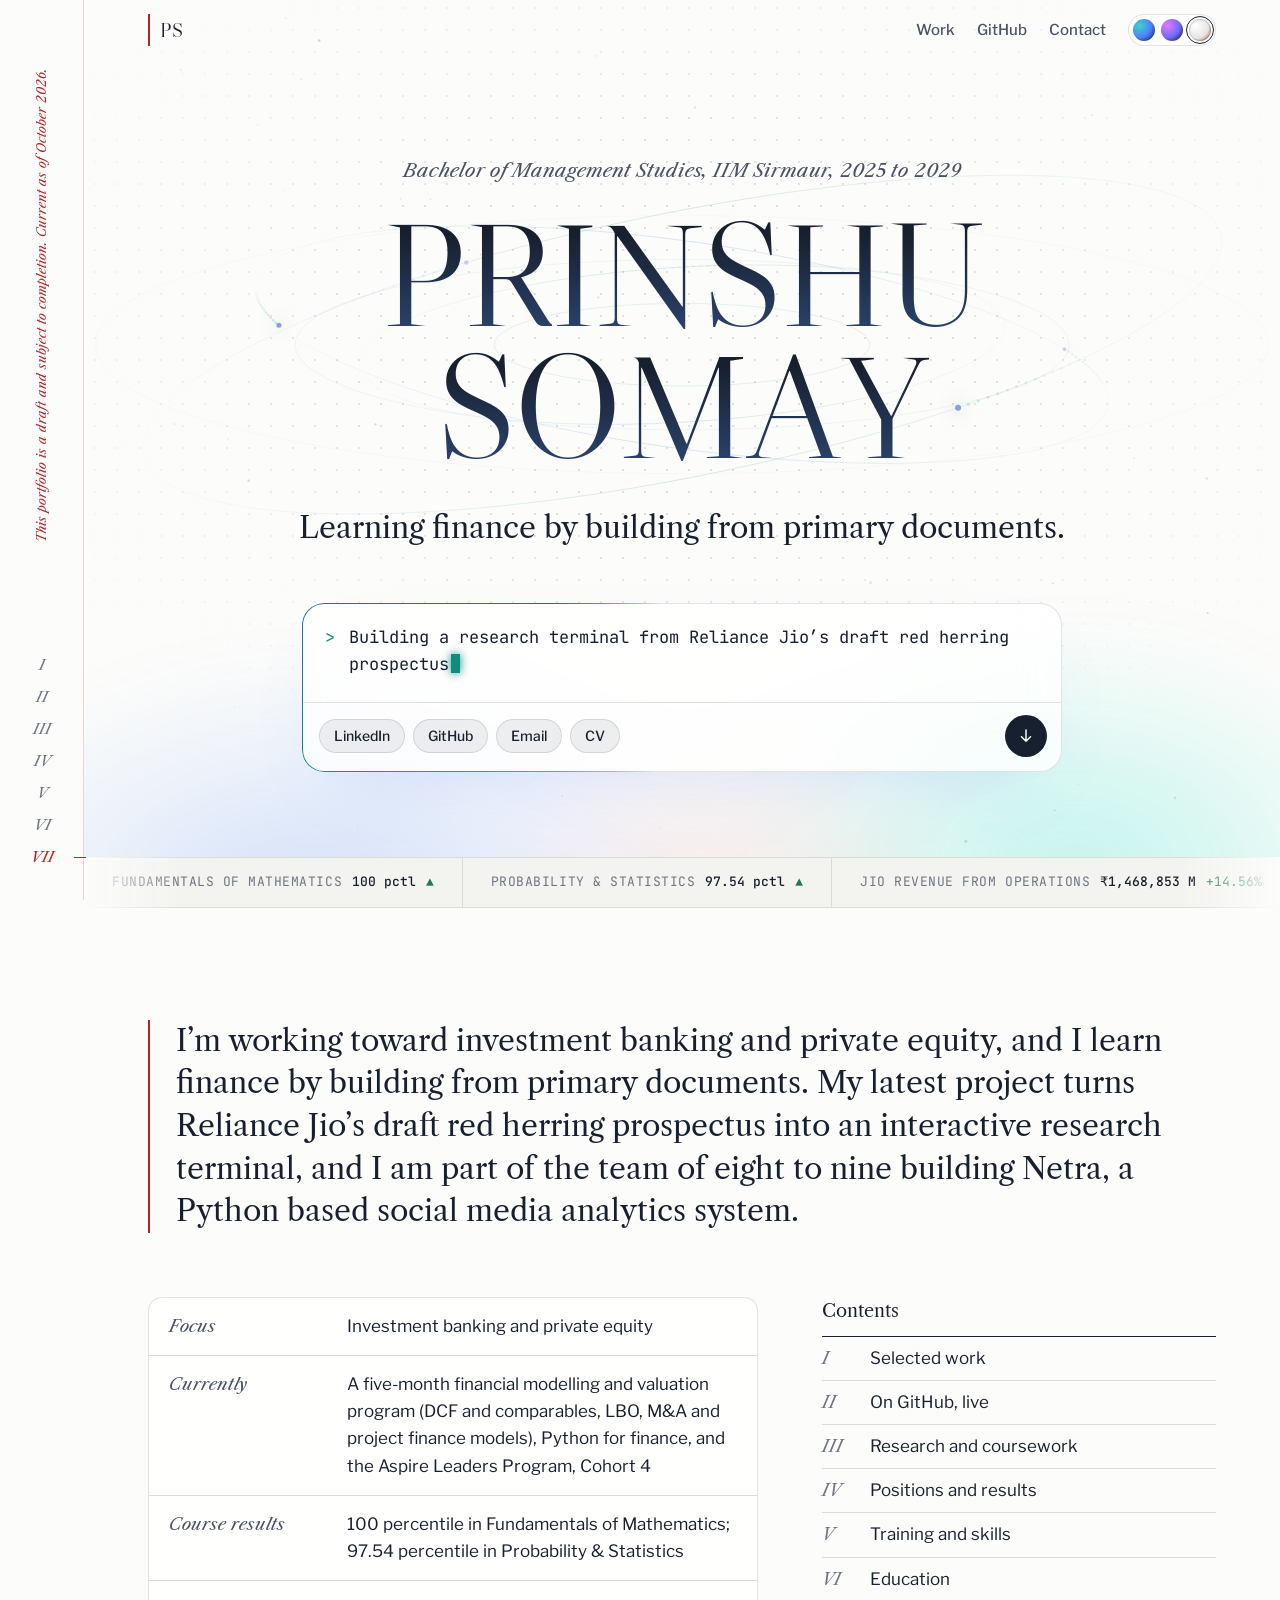
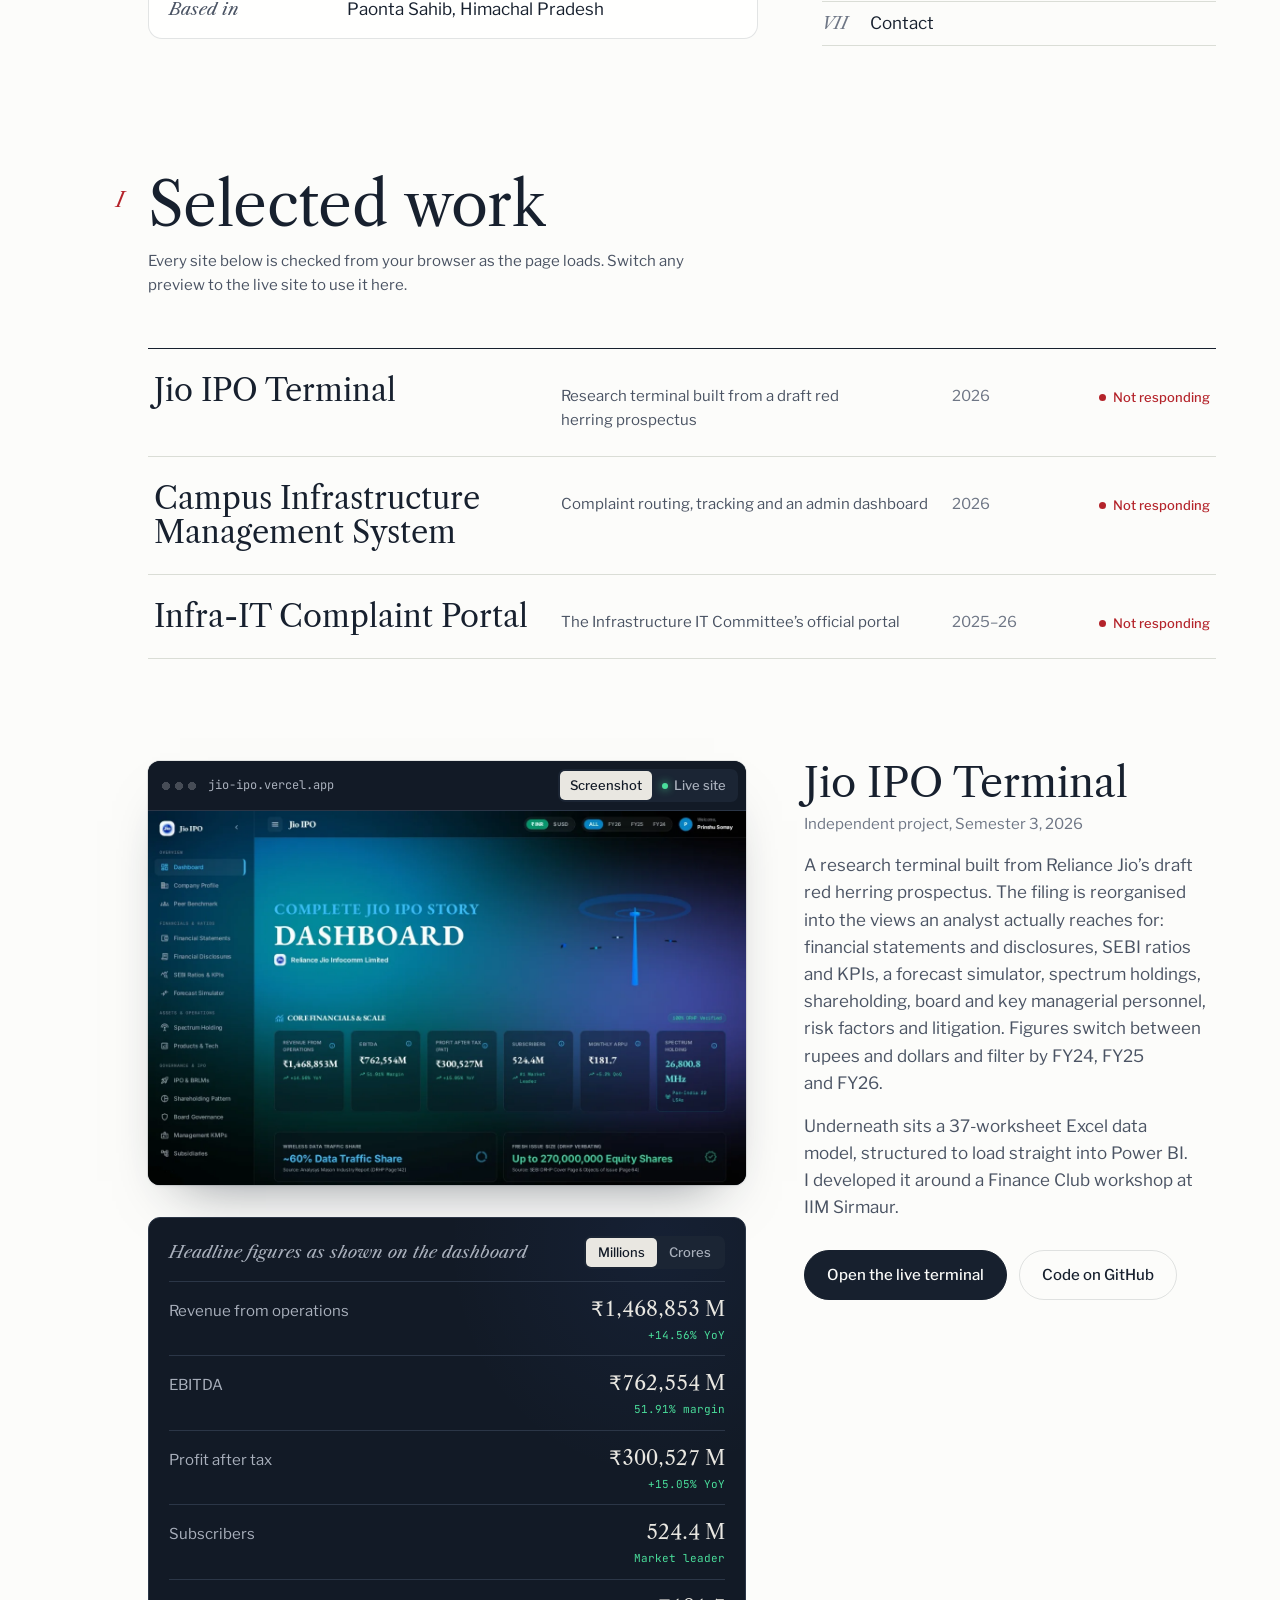
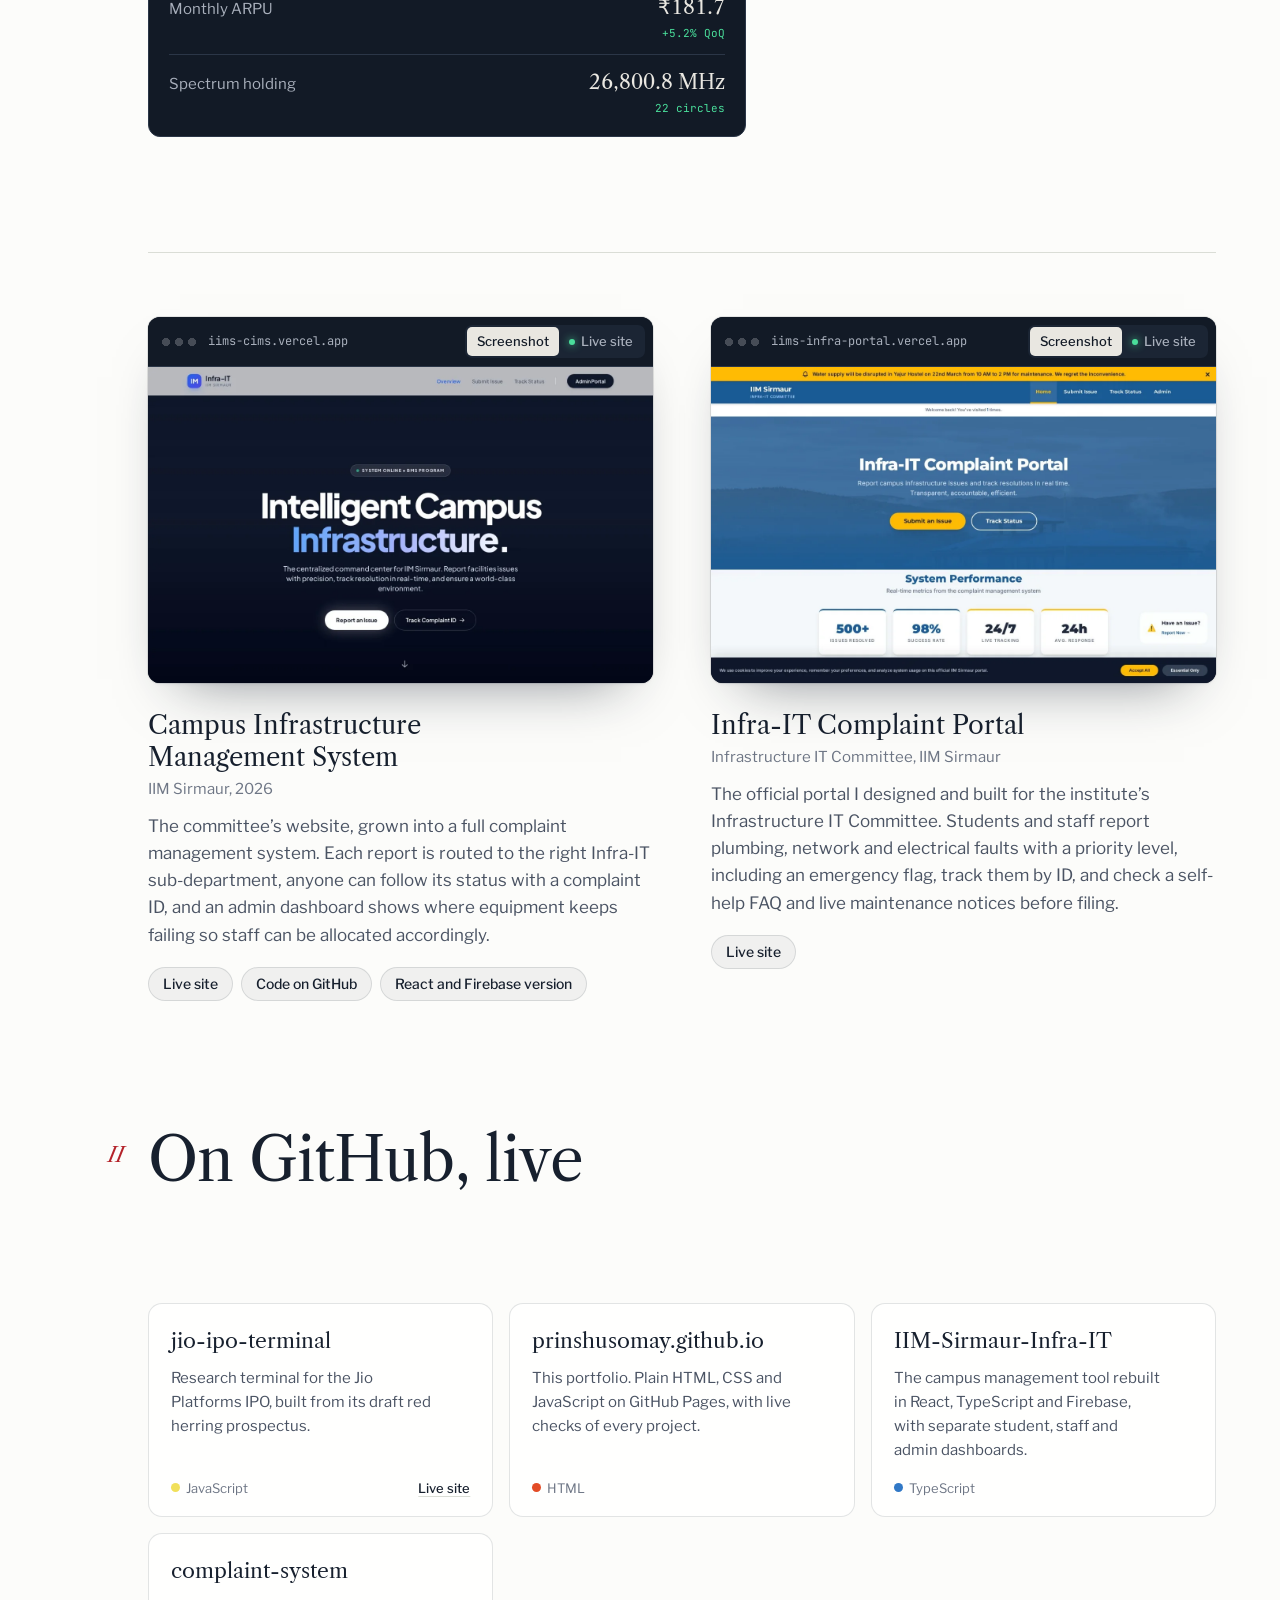
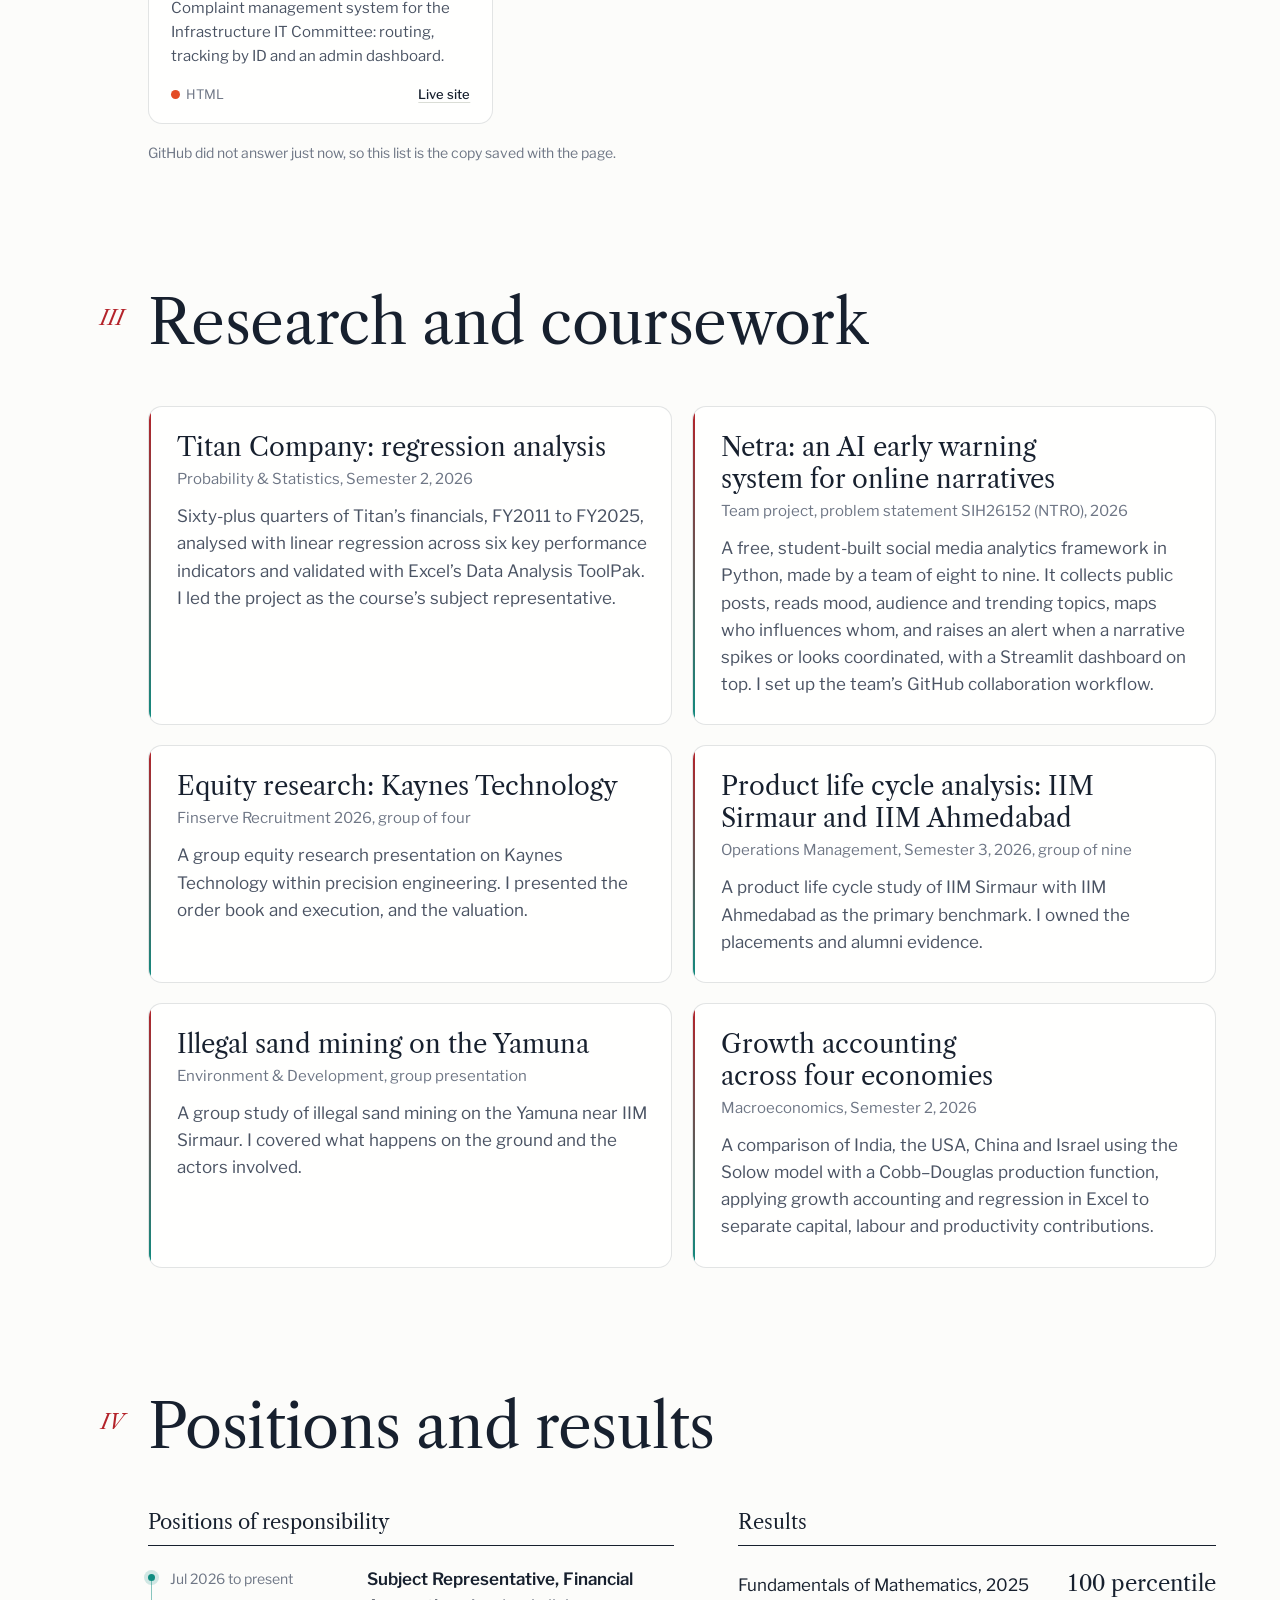
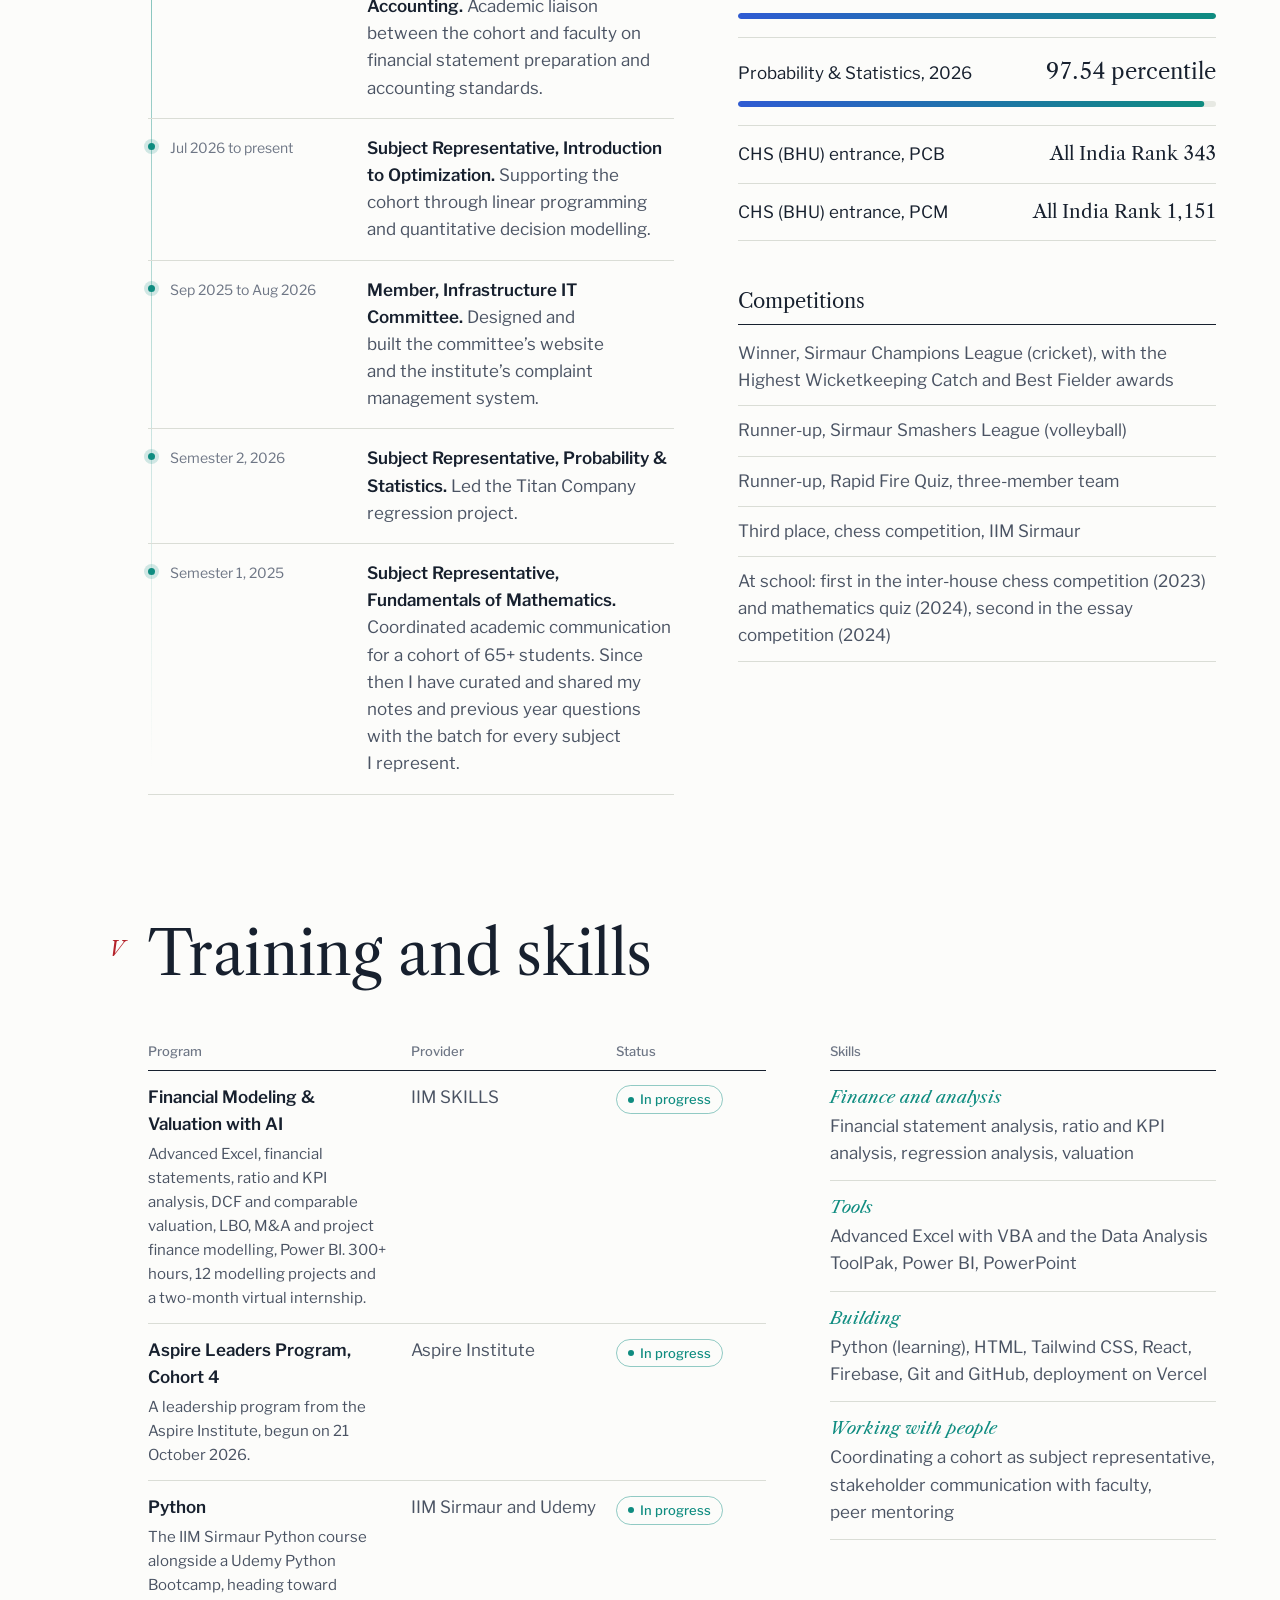
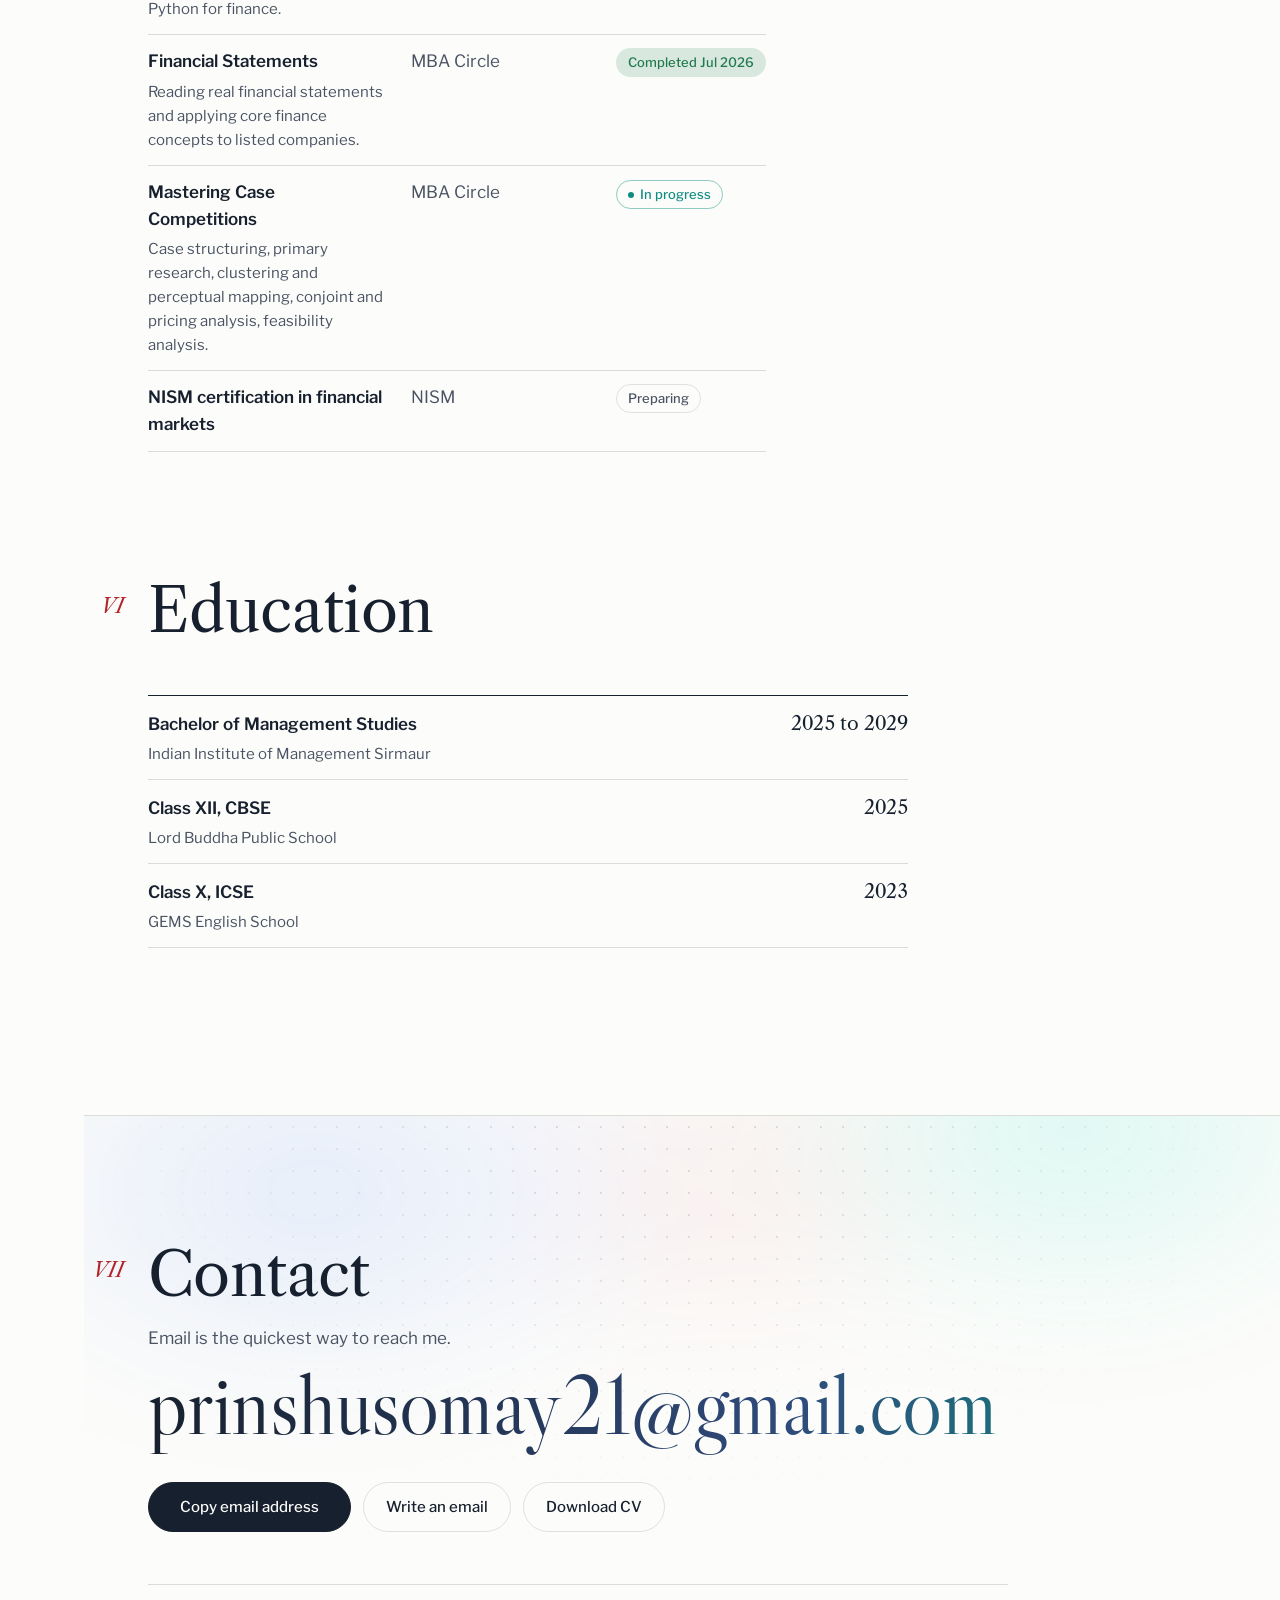
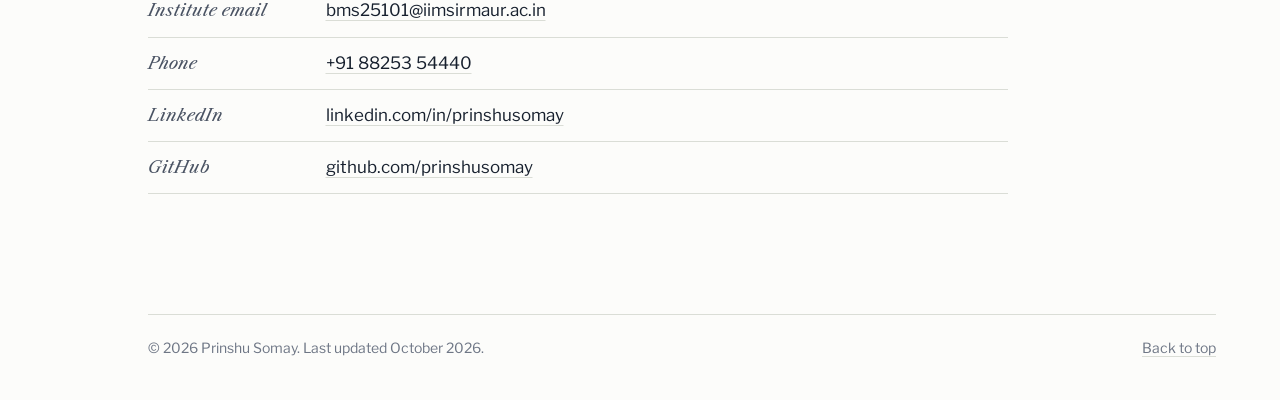
==== commit b41d8850: "Open in the Paper (white) theme by default Co-Authored-By: Claude Opus 5.5 <noreply@anthropic.com> C" ====
--- a/index.html
+++ b/index.html
@@ -23,7 +23,7 @@
   <link rel="apple-touch-icon" href="assets/apple-touch-icon.png">
   <meta name="theme-color" content="#070B14">
 
-  <script>(function(){var d=document.documentElement,t=null;try{t=localStorage.getItem('theme');}catch(e){}if(t==='dark')t='midnight';if(t==='light')t='paper';if(t!=='midnight'&&t!=='aurora'&&t!=='paper')t='midnight';d.dataset.theme=t;d.classList.add('js-reveal','js-split');setTimeout(function(){if(!window.__siteReady)d.classList.remove('js-reveal','js-split');},3000);})();</script>
+  <script>(function(){var d=document.documentElement,t=null;try{t=localStorage.getItem('theme');}catch(e){}if(t==='dark')t='midnight';if(t==='light')t='paper';if(t!=='midnight'&&t!=='aurora'&&t!=='paper')t='paper';d.dataset.theme=t;d.classList.add('js-reveal','js-split');setTimeout(function(){if(!window.__siteReady)d.classList.remove('js-reveal','js-split');},3000);})();</script>
   <link rel="preload" href="assets/fonts/libre-caslon-display-latin-400-normal.woff2" as="font" type="font/woff2" crossorigin>
   <link rel="preload" href="assets/fonts/libre-franklin-latin-wght-normal.woff2" as="font" type="font/woff2" crossorigin>
   <link rel="preload" href="assets/fonts/jetbrains-mono-latin-400-normal.woff2" as="font" type="font/woff2" crossorigin>
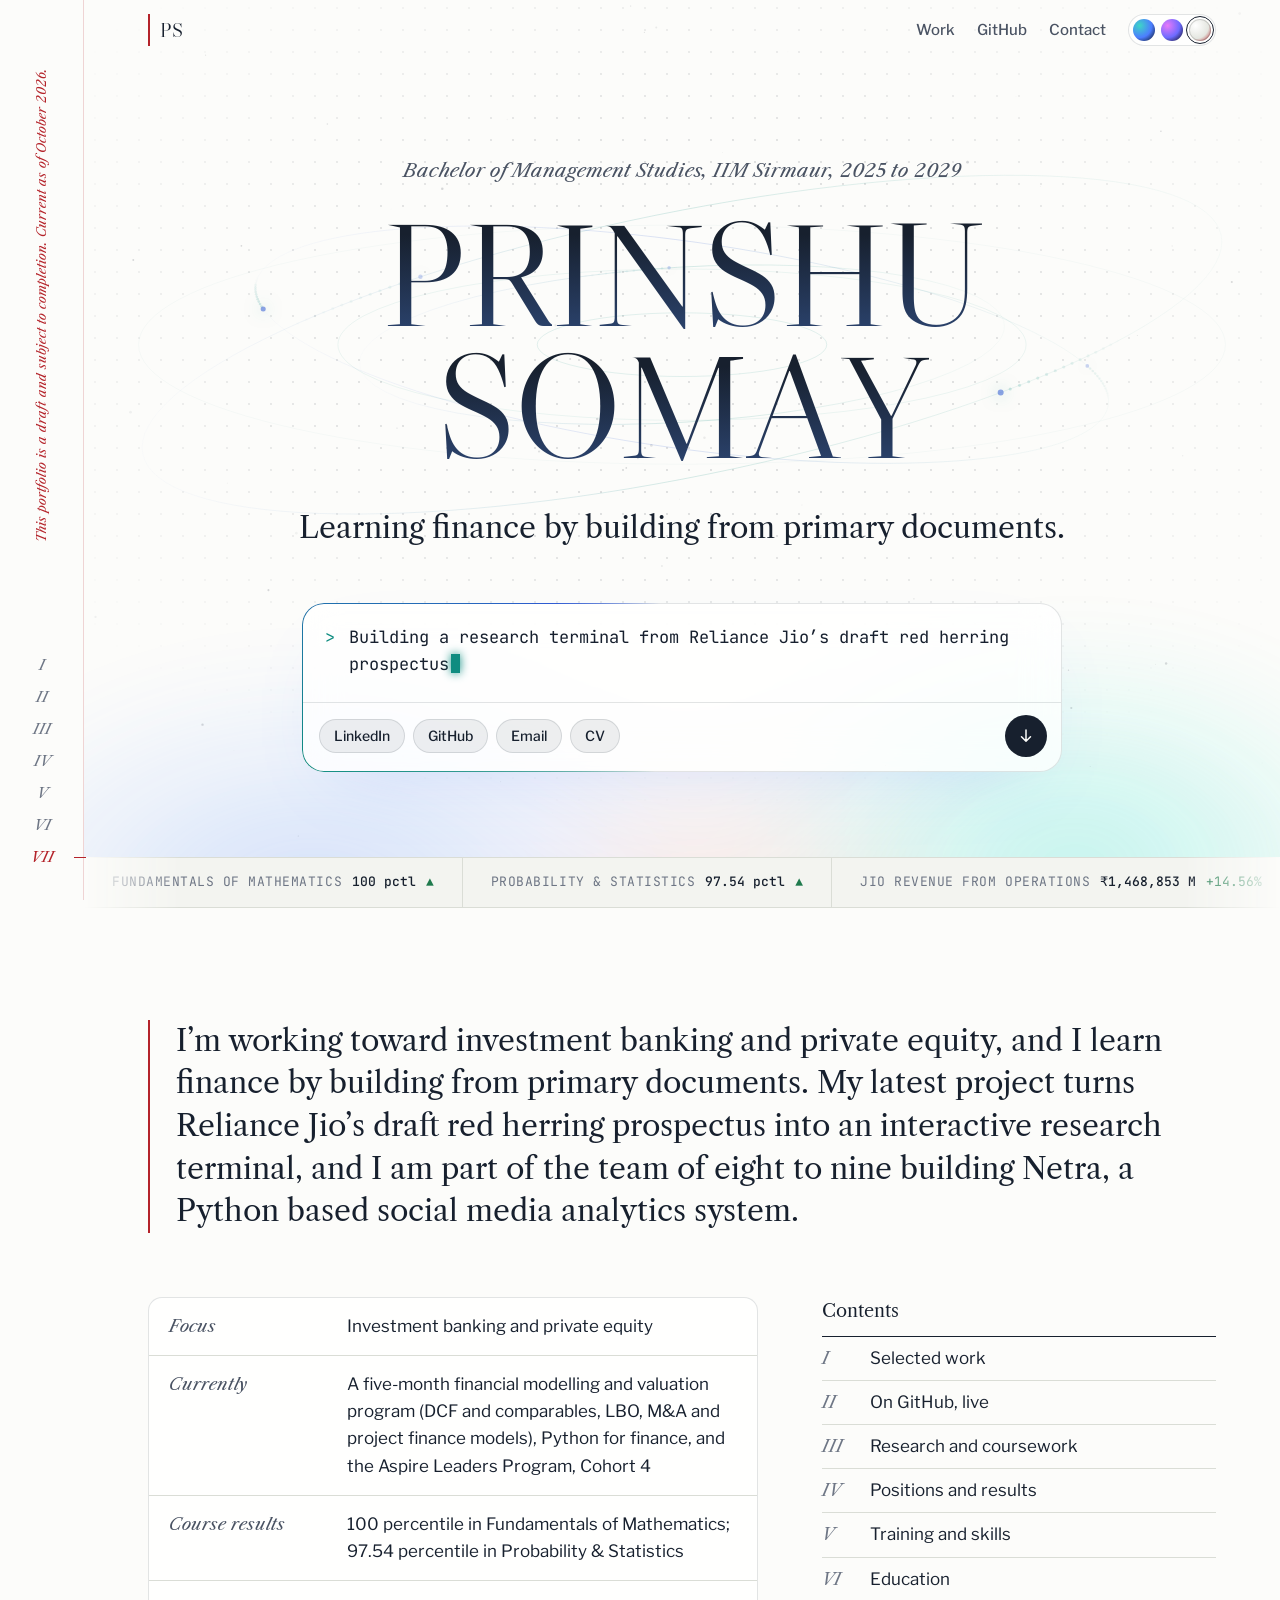
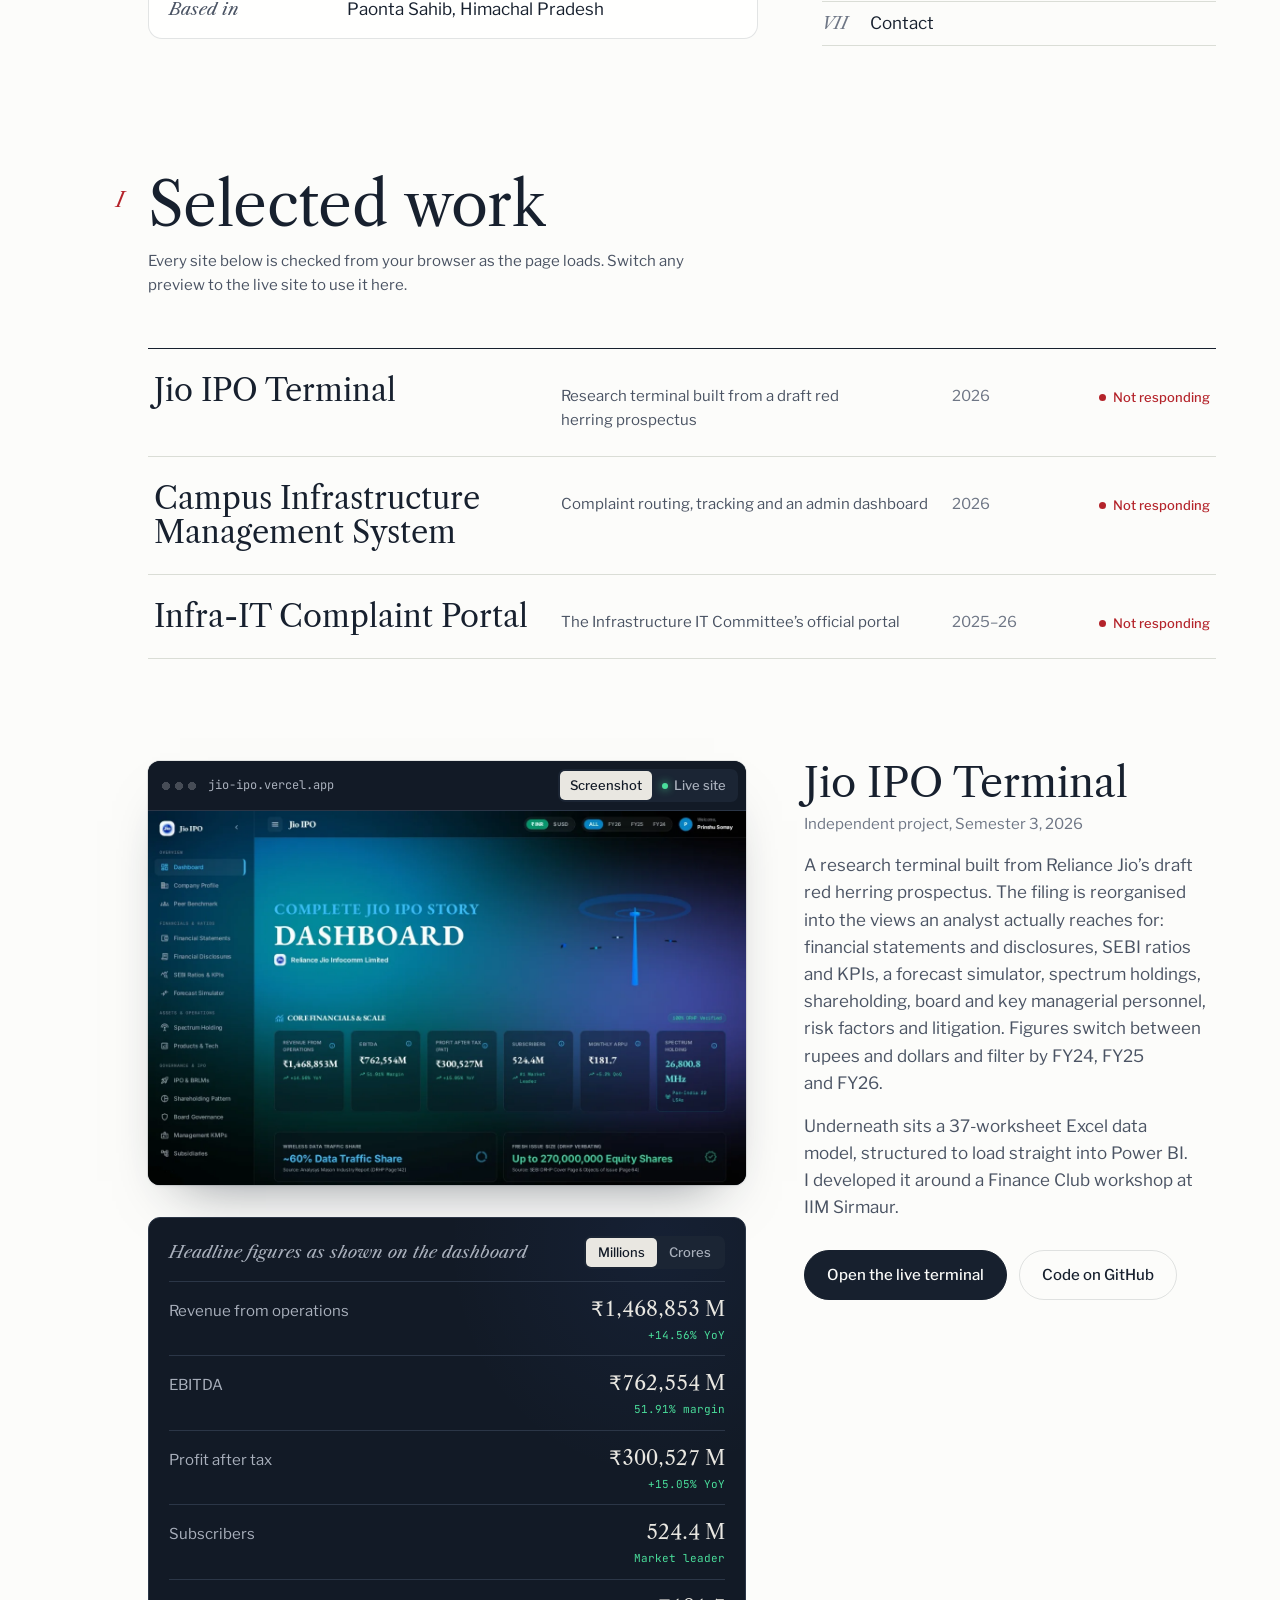
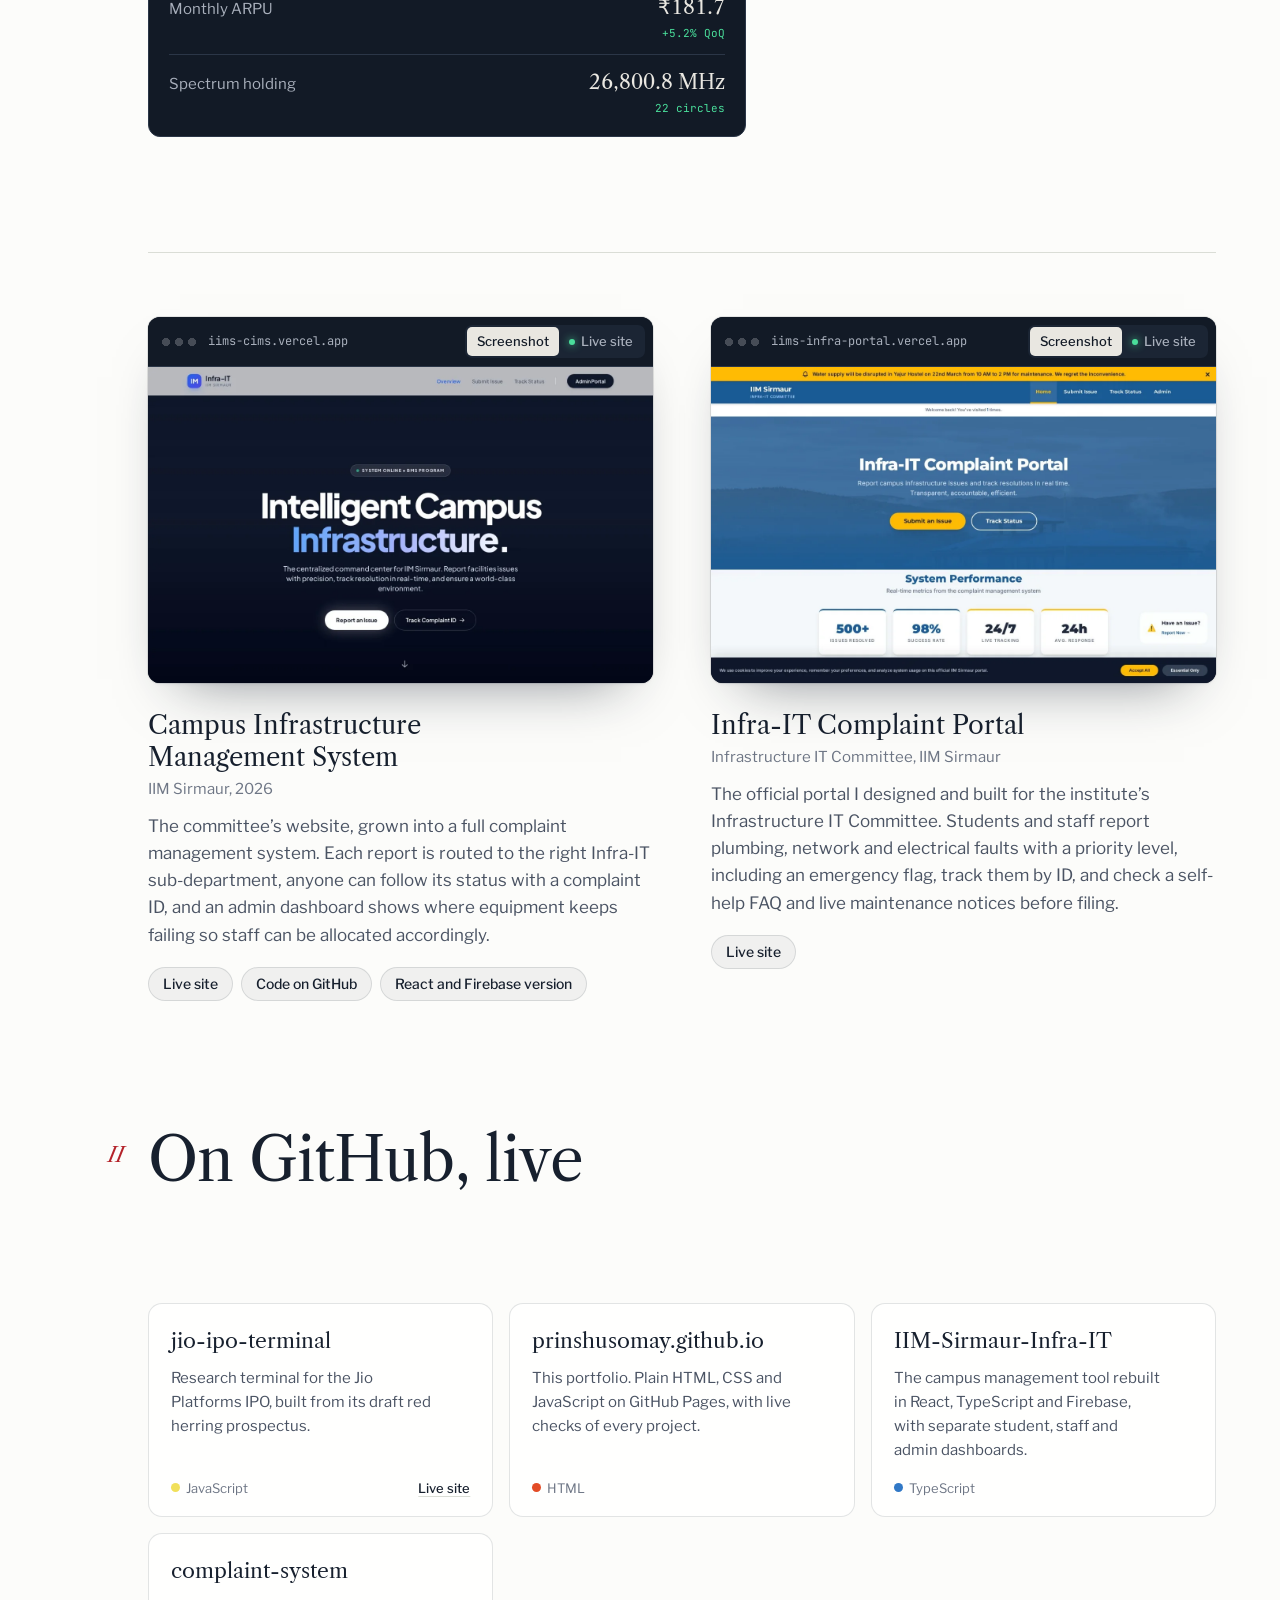
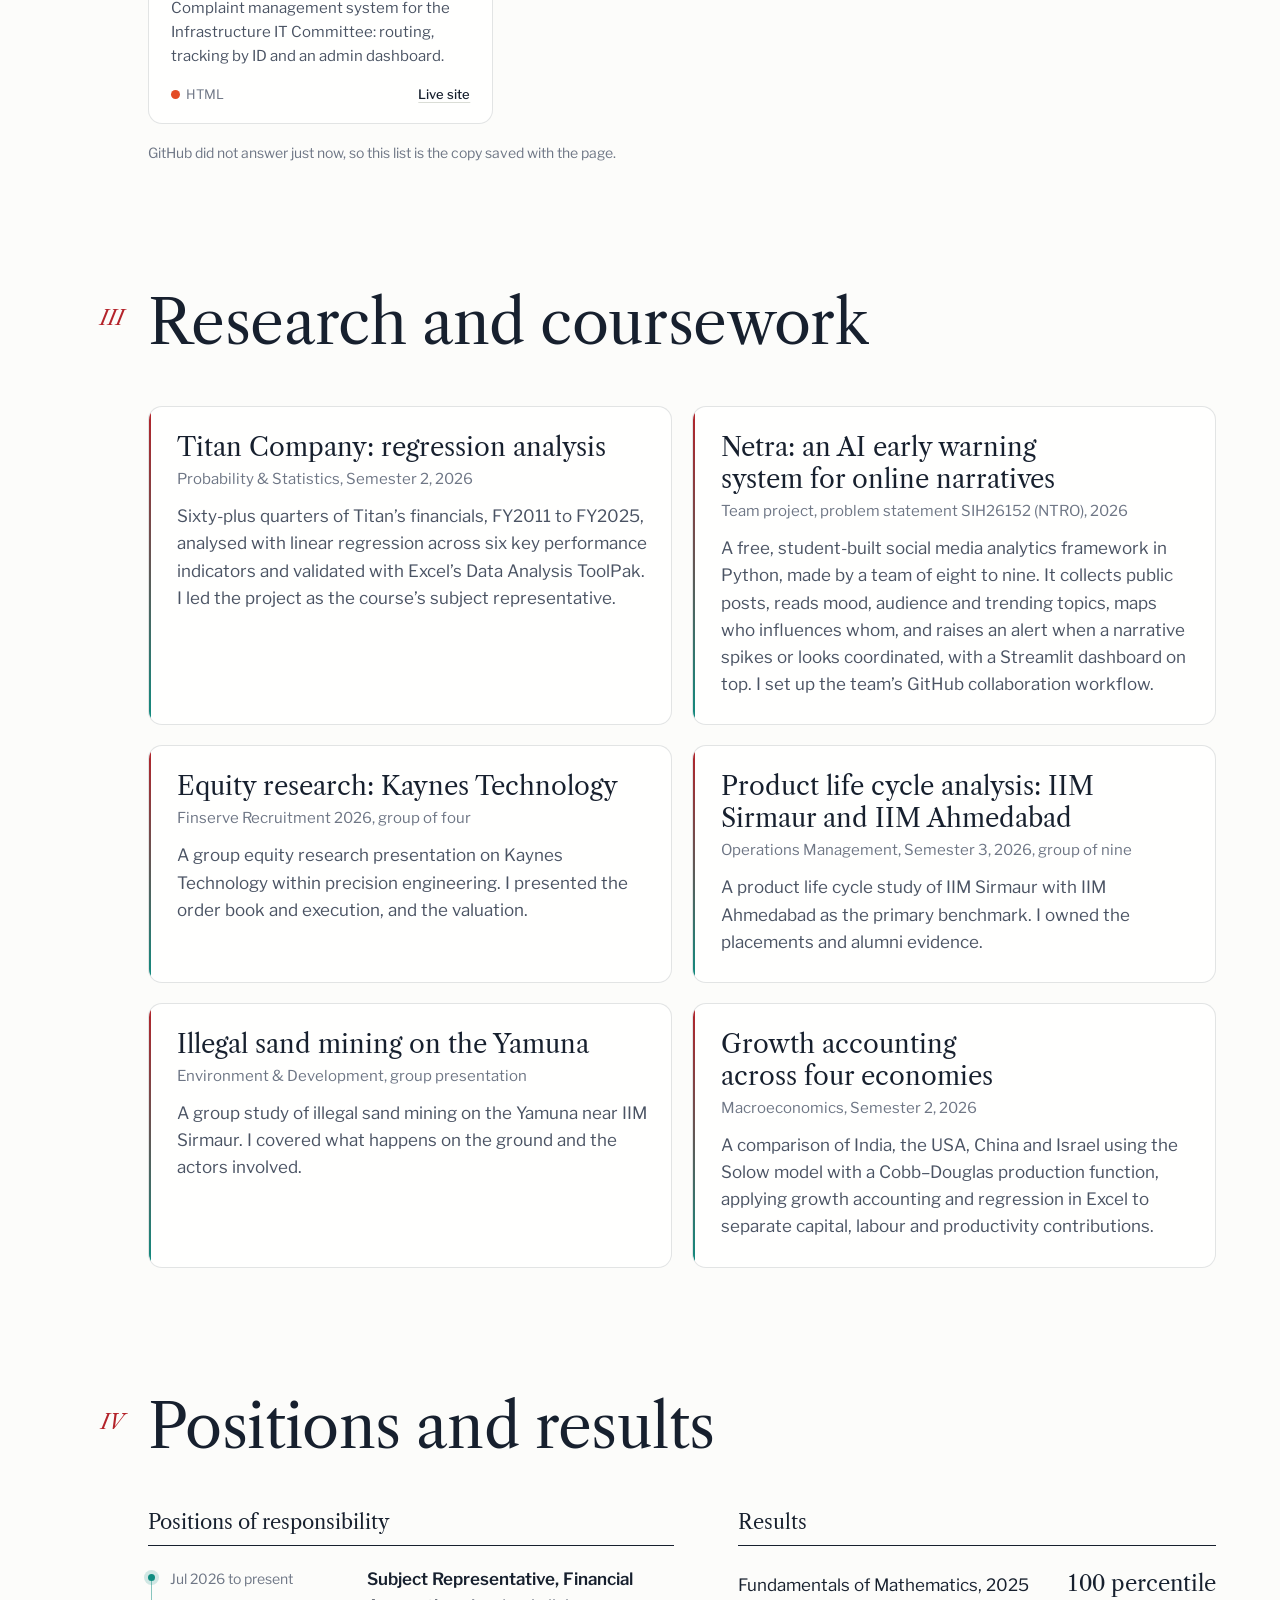
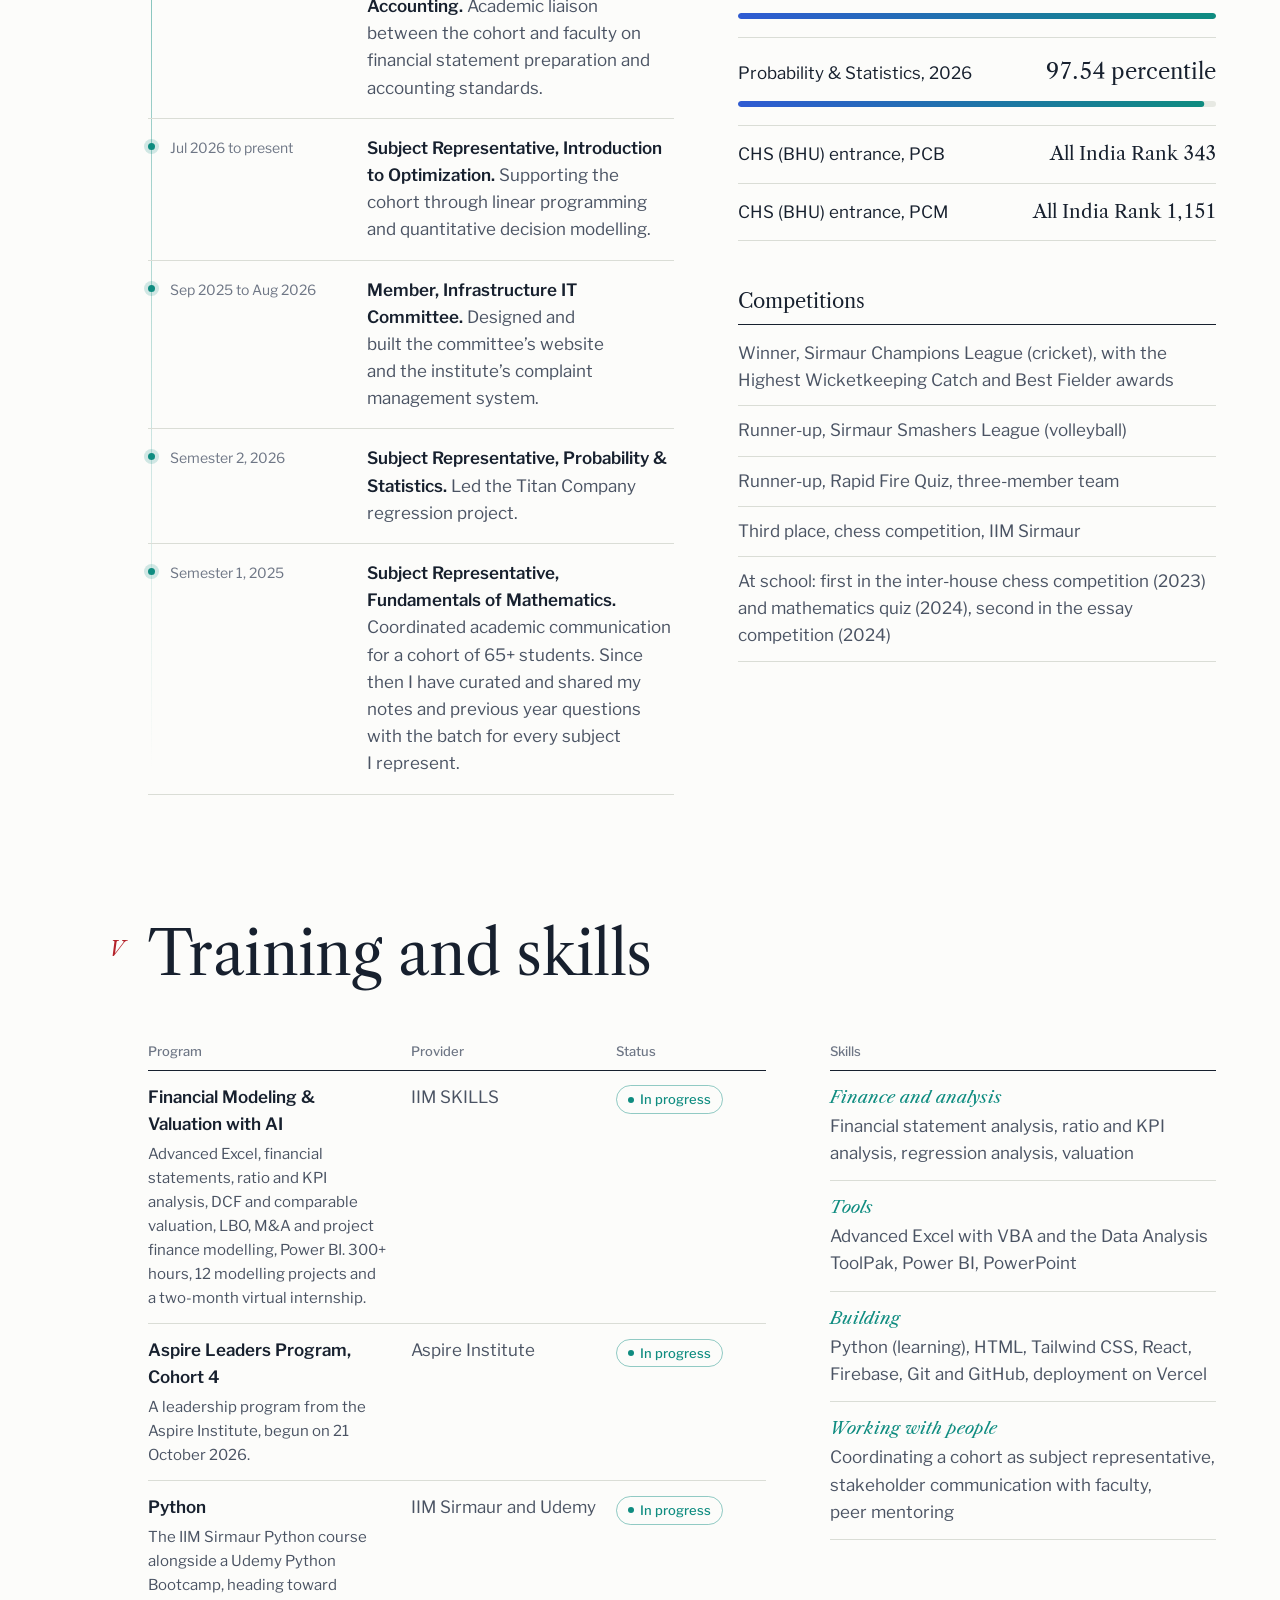
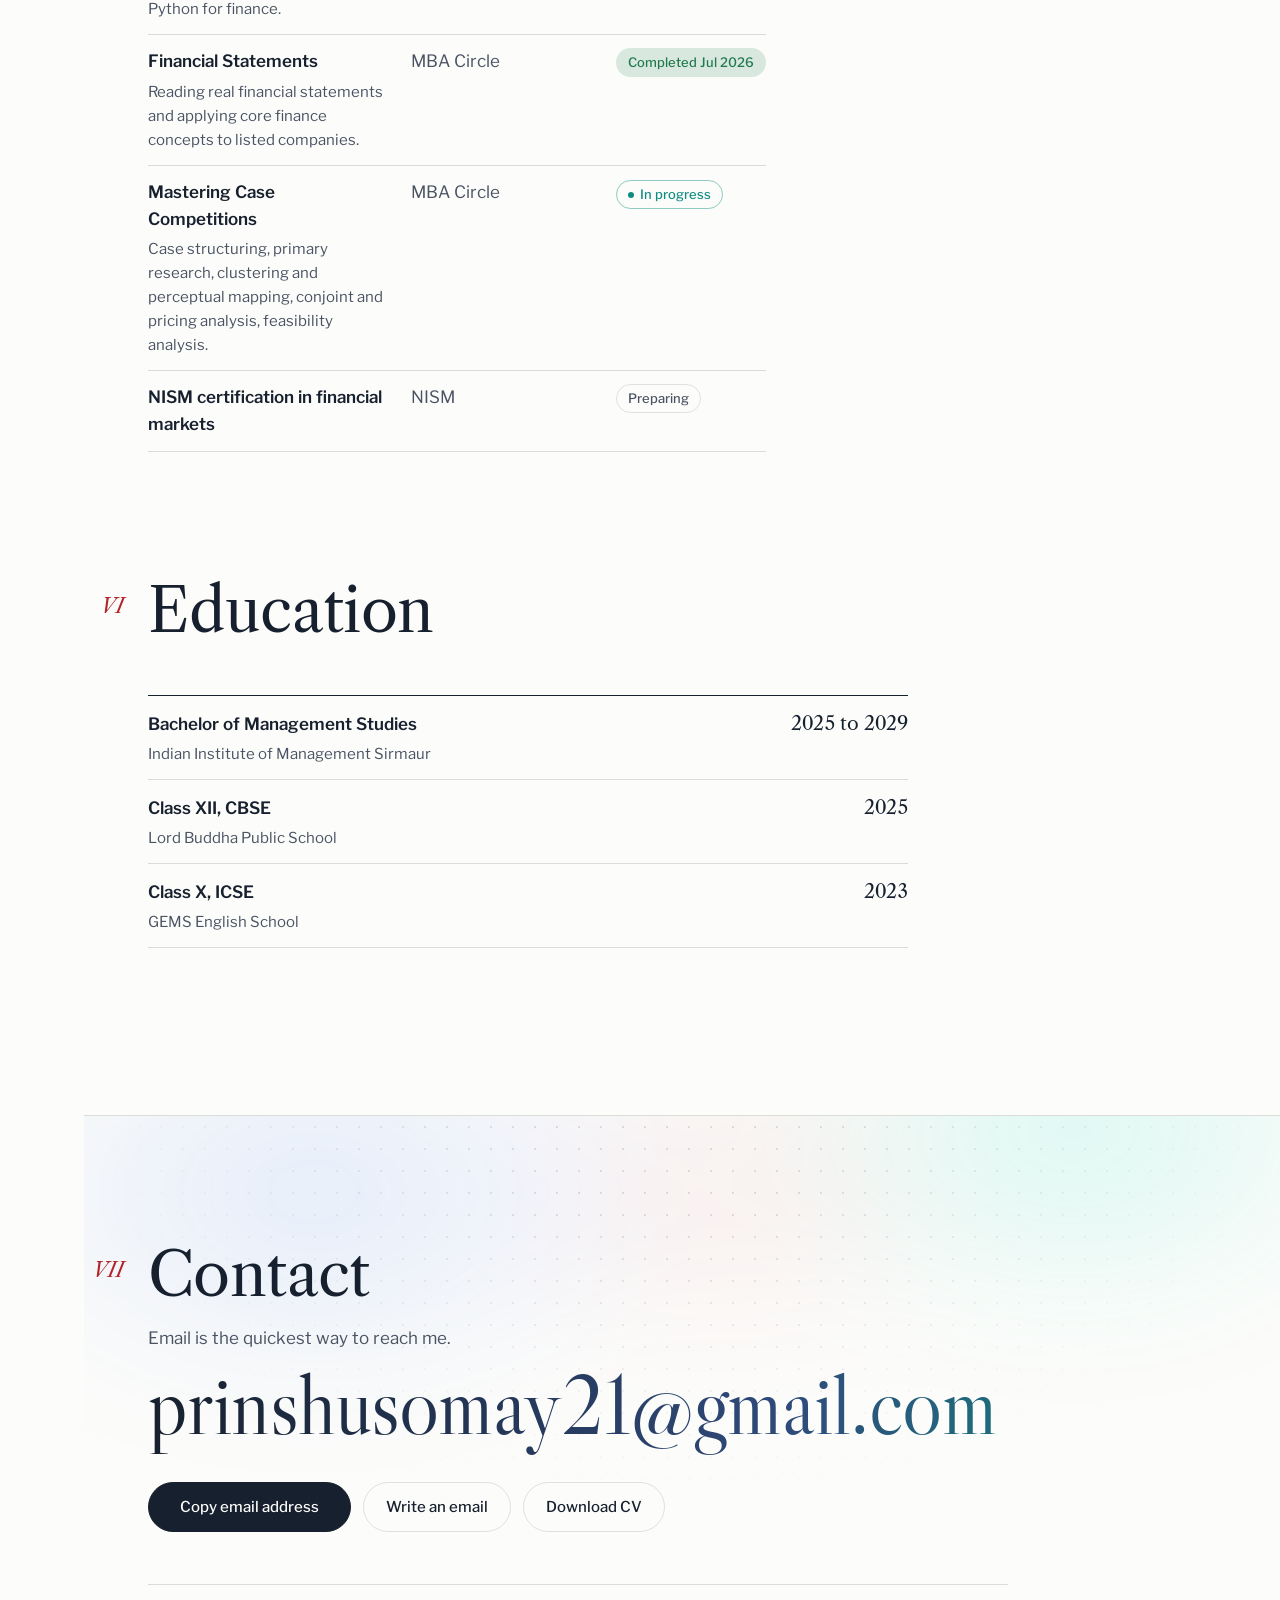
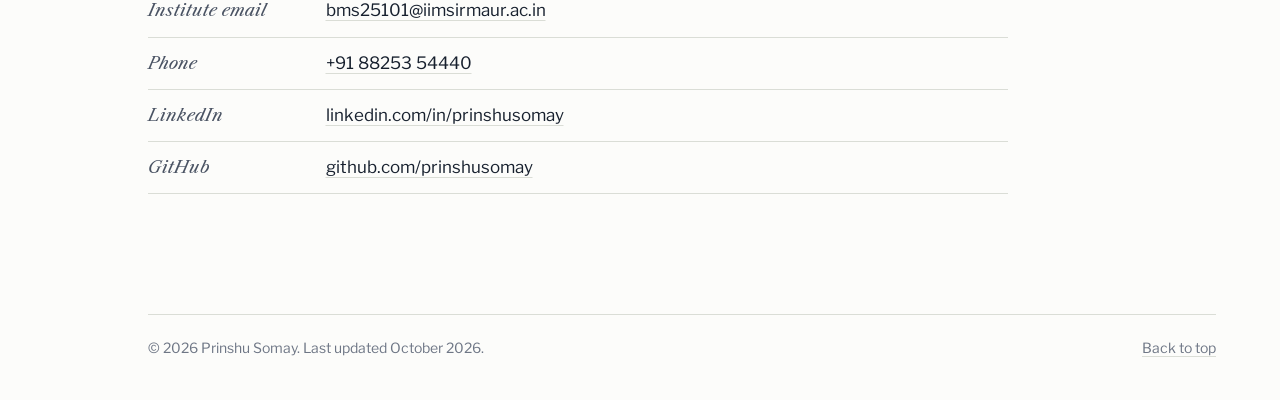
==== commit 532d658e: "Reset saved theme choices so the site opens in Paper Co-Authored-By: Claude Opus 5.5 <noreply@anthro" ====
--- a/index.html
+++ b/index.html
@@ -23,13 +23,13 @@
   <link rel="apple-touch-icon" href="assets/apple-touch-icon.png">
   <meta name="theme-color" content="#070B14">
 
-  <script>(function(){var d=document.documentElement,t=null;try{t=localStorage.getItem('theme');}catch(e){}if(t==='dark')t='midnight';if(t==='light')t='paper';if(t!=='midnight'&&t!=='aurora'&&t!=='paper')t='paper';d.dataset.theme=t;d.classList.add('js-reveal','js-split');setTimeout(function(){if(!window.__siteReady)d.classList.remove('js-reveal','js-split');},3000);})();</script>
+  <script>(function(){var d=document.documentElement,t=null;try{t=localStorage.getItem('theme-v2');}catch(e){}if(t==='dark')t='midnight';if(t==='light')t='paper';if(t!=='midnight'&&t!=='aurora'&&t!=='paper')t='paper';d.dataset.theme=t;d.classList.add('js-reveal','js-split');setTimeout(function(){if(!window.__siteReady)d.classList.remove('js-reveal','js-split');},3000);})();</script>
   <link rel="preload" href="assets/fonts/libre-caslon-display-latin-400-normal.woff2" as="font" type="font/woff2" crossorigin>
   <link rel="preload" href="assets/fonts/libre-franklin-latin-wght-normal.woff2" as="font" type="font/woff2" crossorigin>
   <link rel="preload" href="assets/fonts/jetbrains-mono-latin-400-normal.woff2" as="font" type="font/woff2" crossorigin>
   <link rel="preconnect" href="https://api.github.com" crossorigin>
-  <link rel="stylesheet" href="assets/site.css">
-  <script src="assets/site.js" defer></script>
+  <link rel="stylesheet" href="assets/site.css?v=2">
+  <script src="assets/site.js?v=2" defer></script>
 
   <script type="application/ld+json">
   {
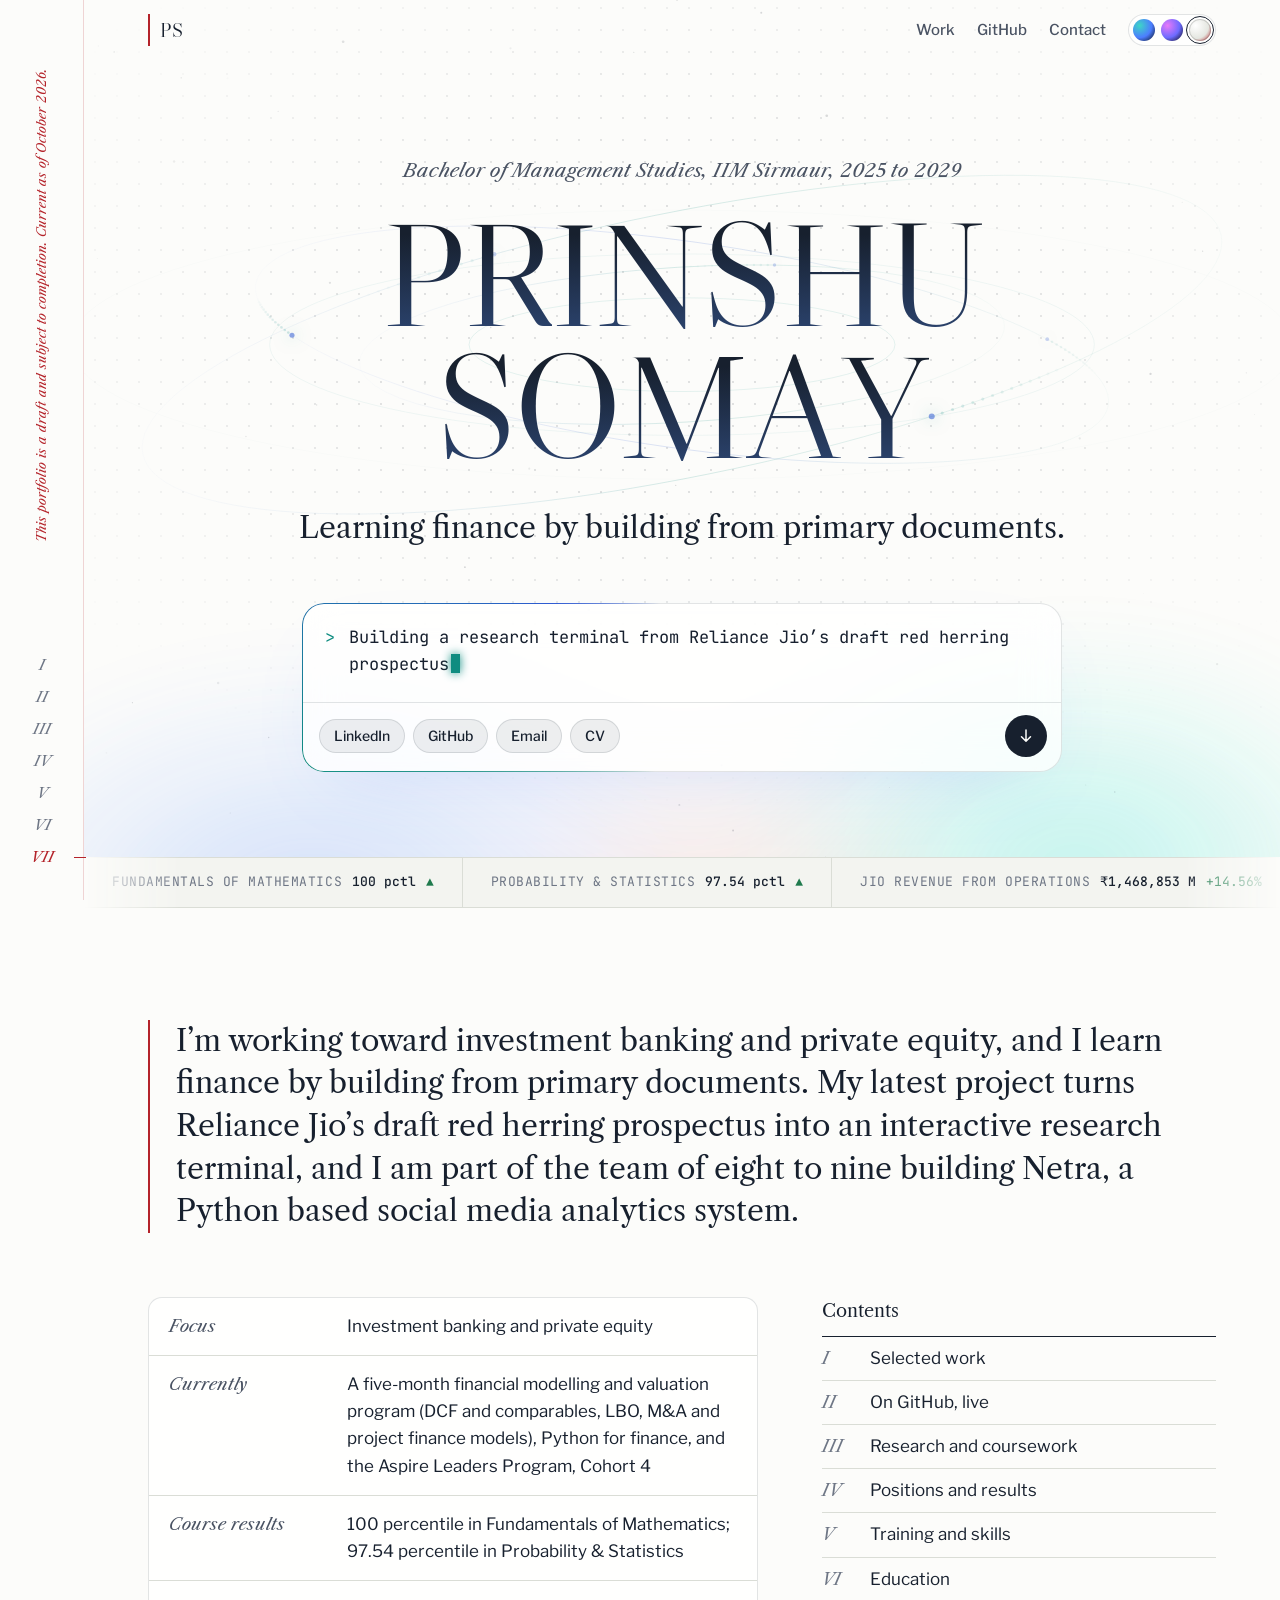
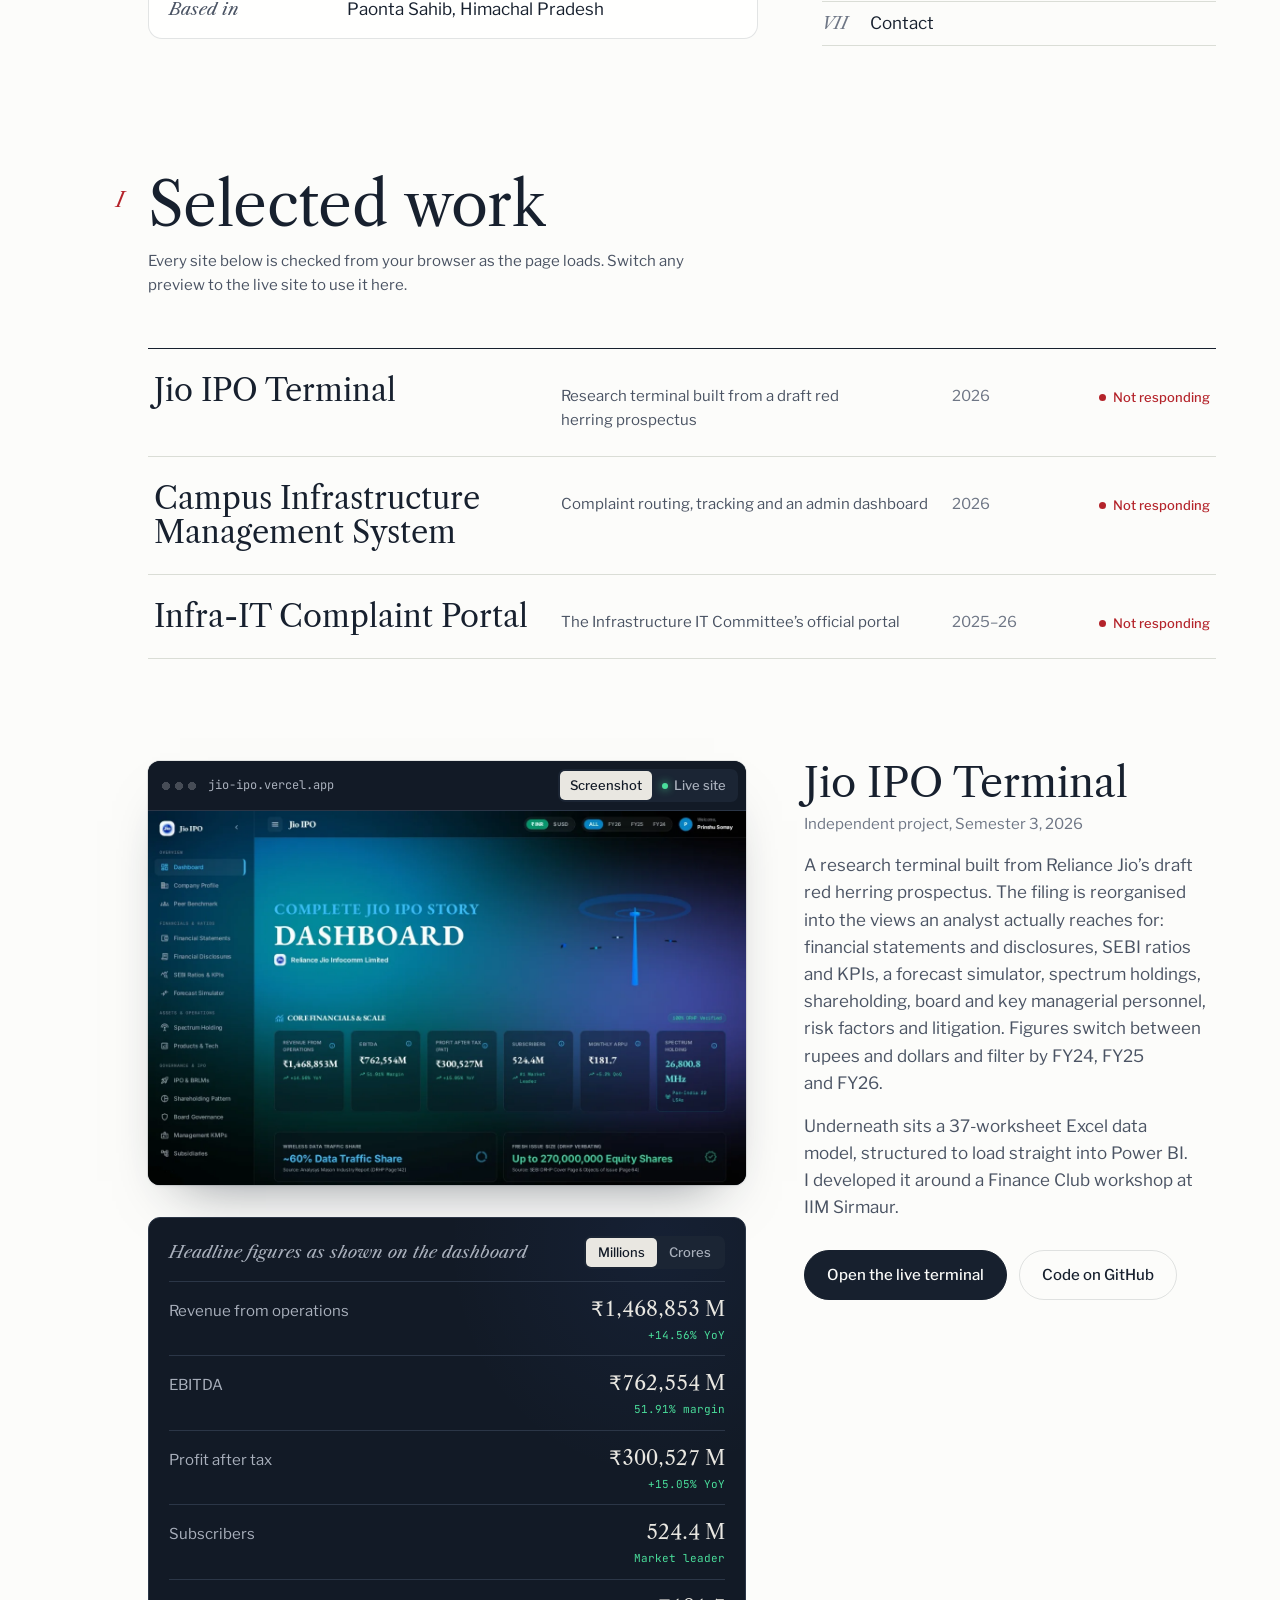
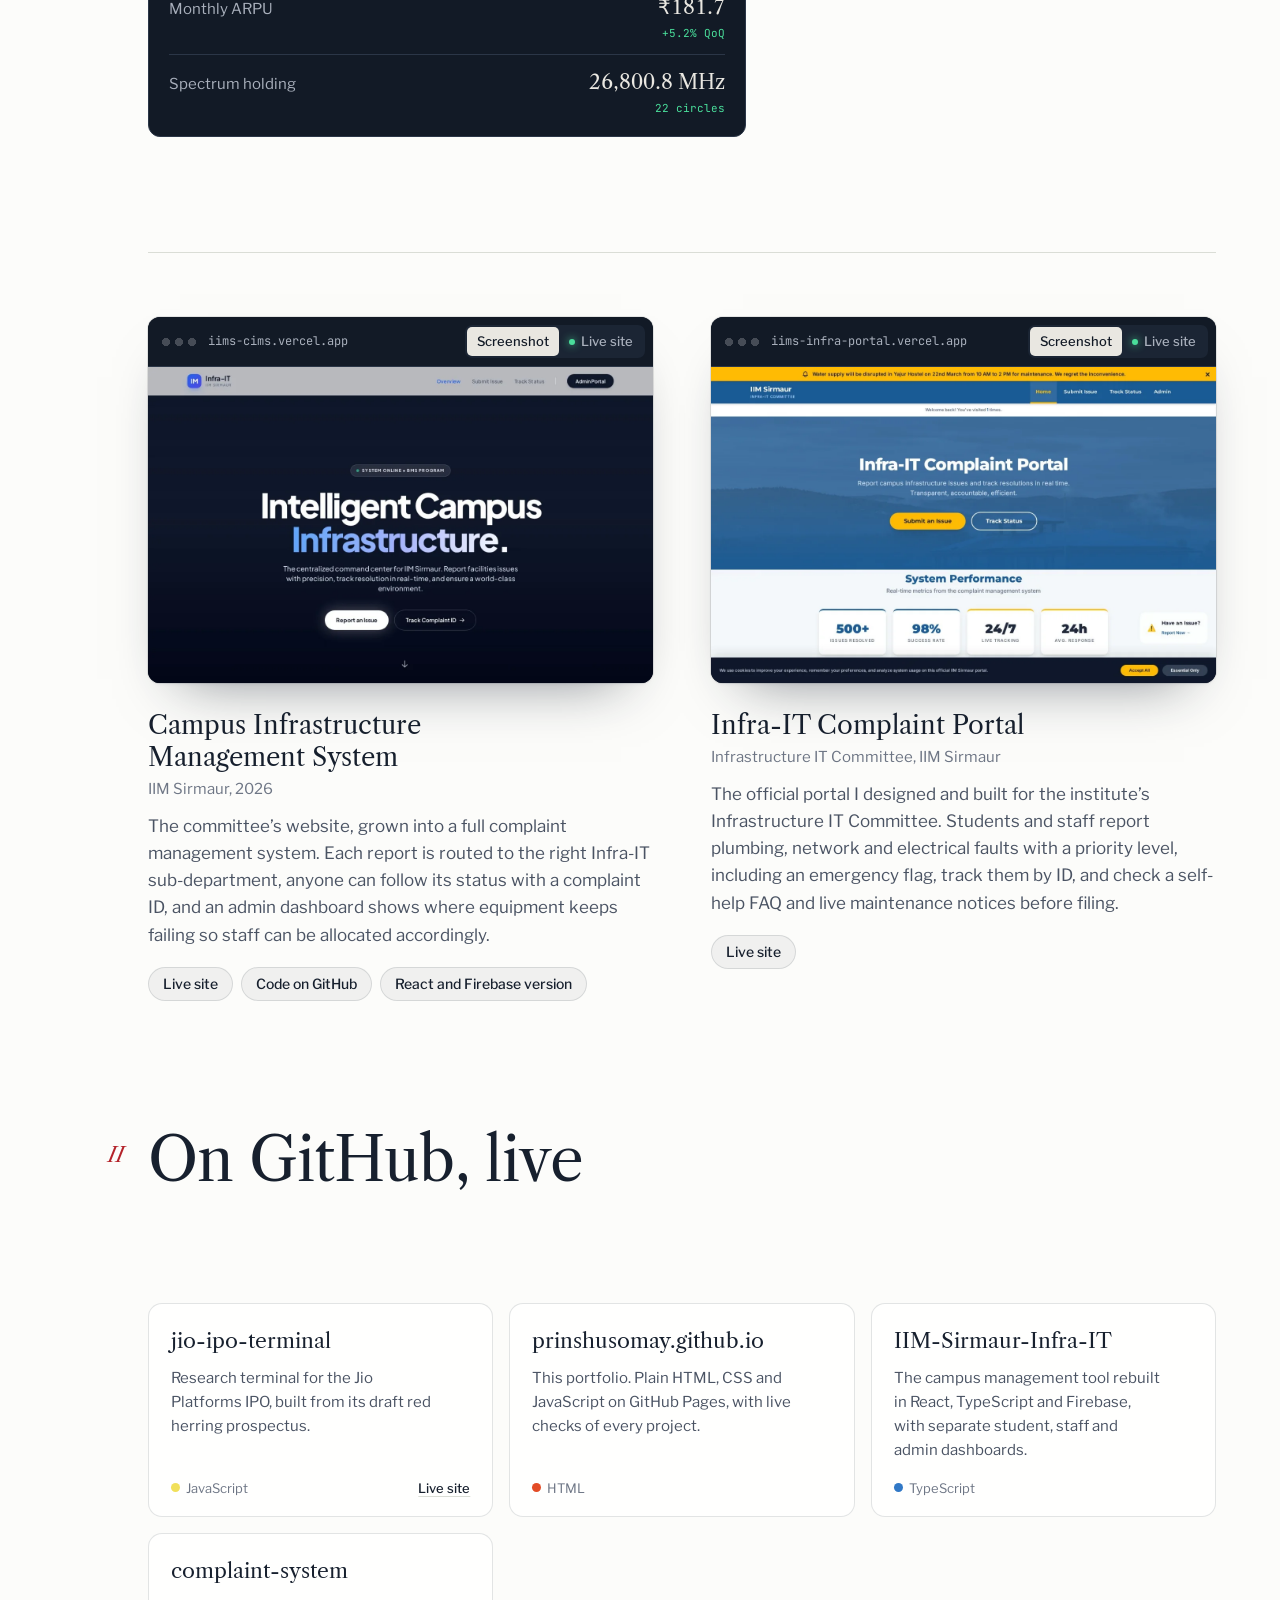
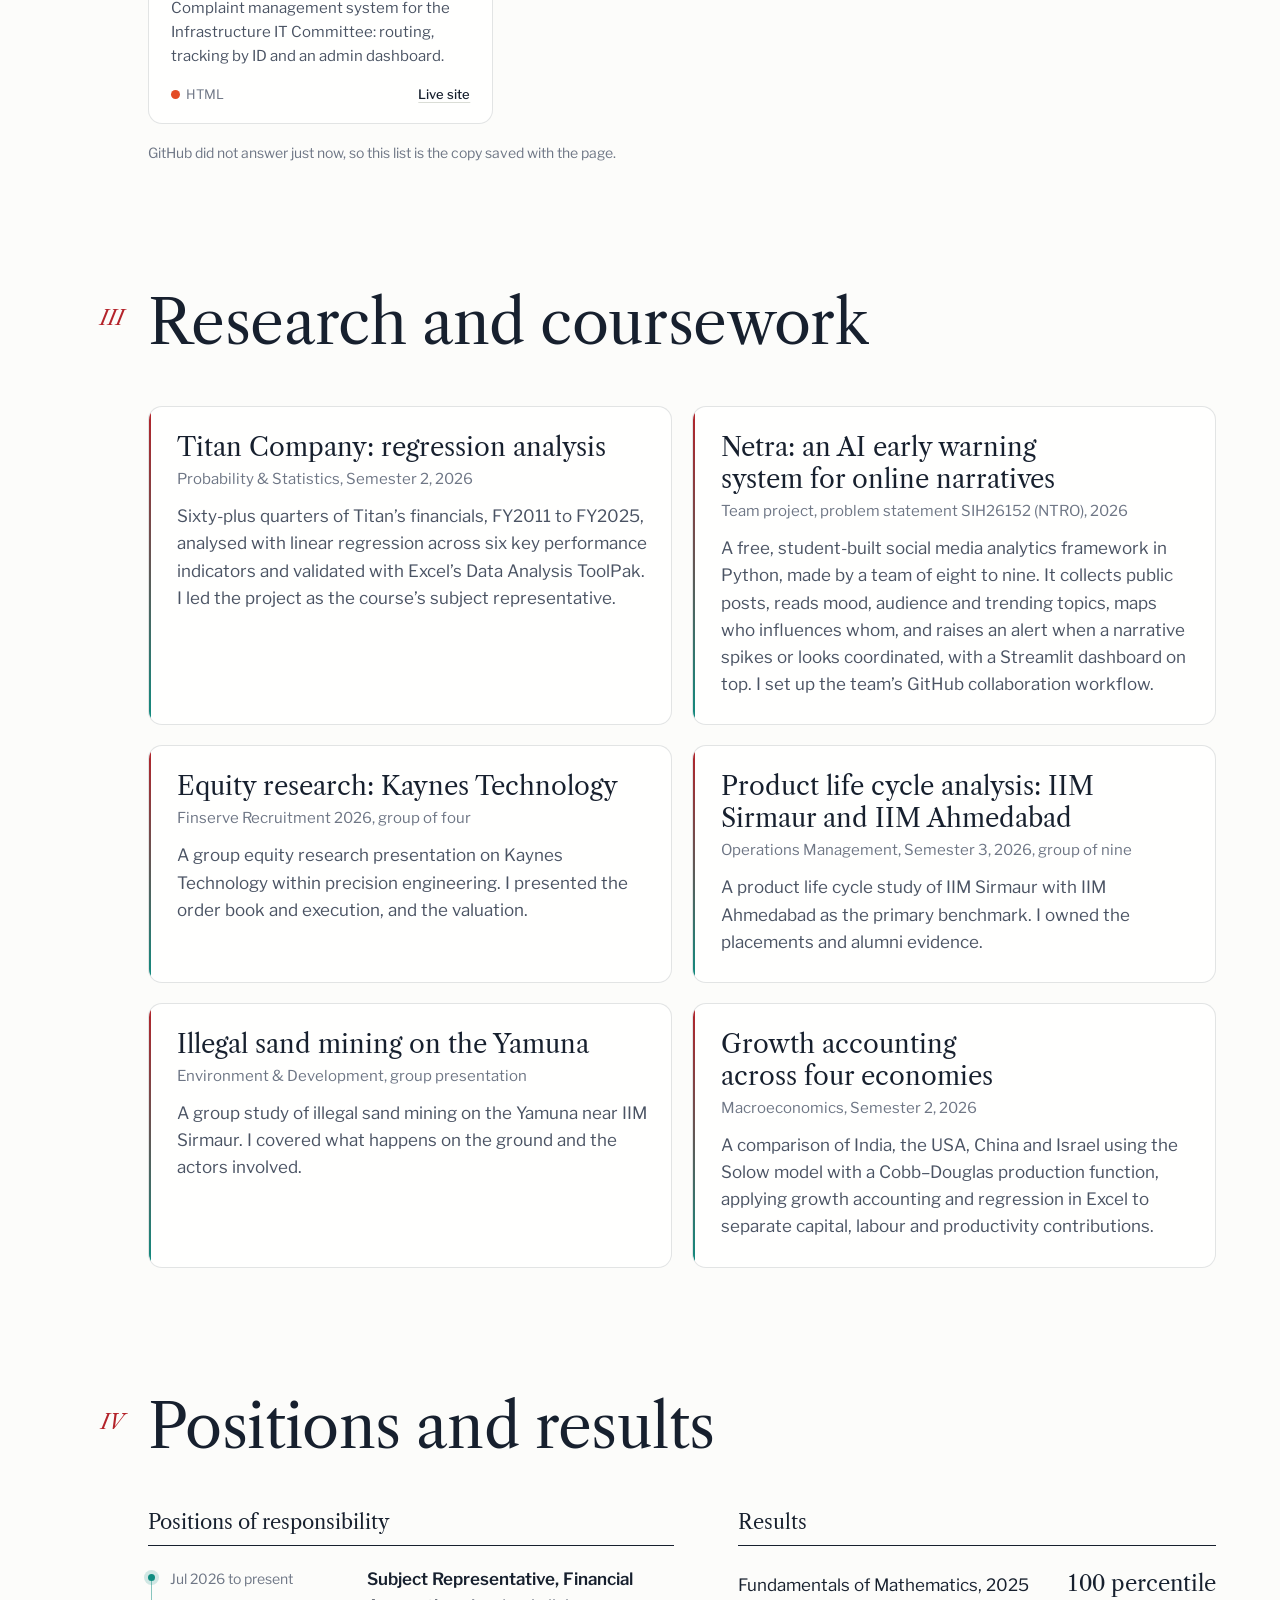
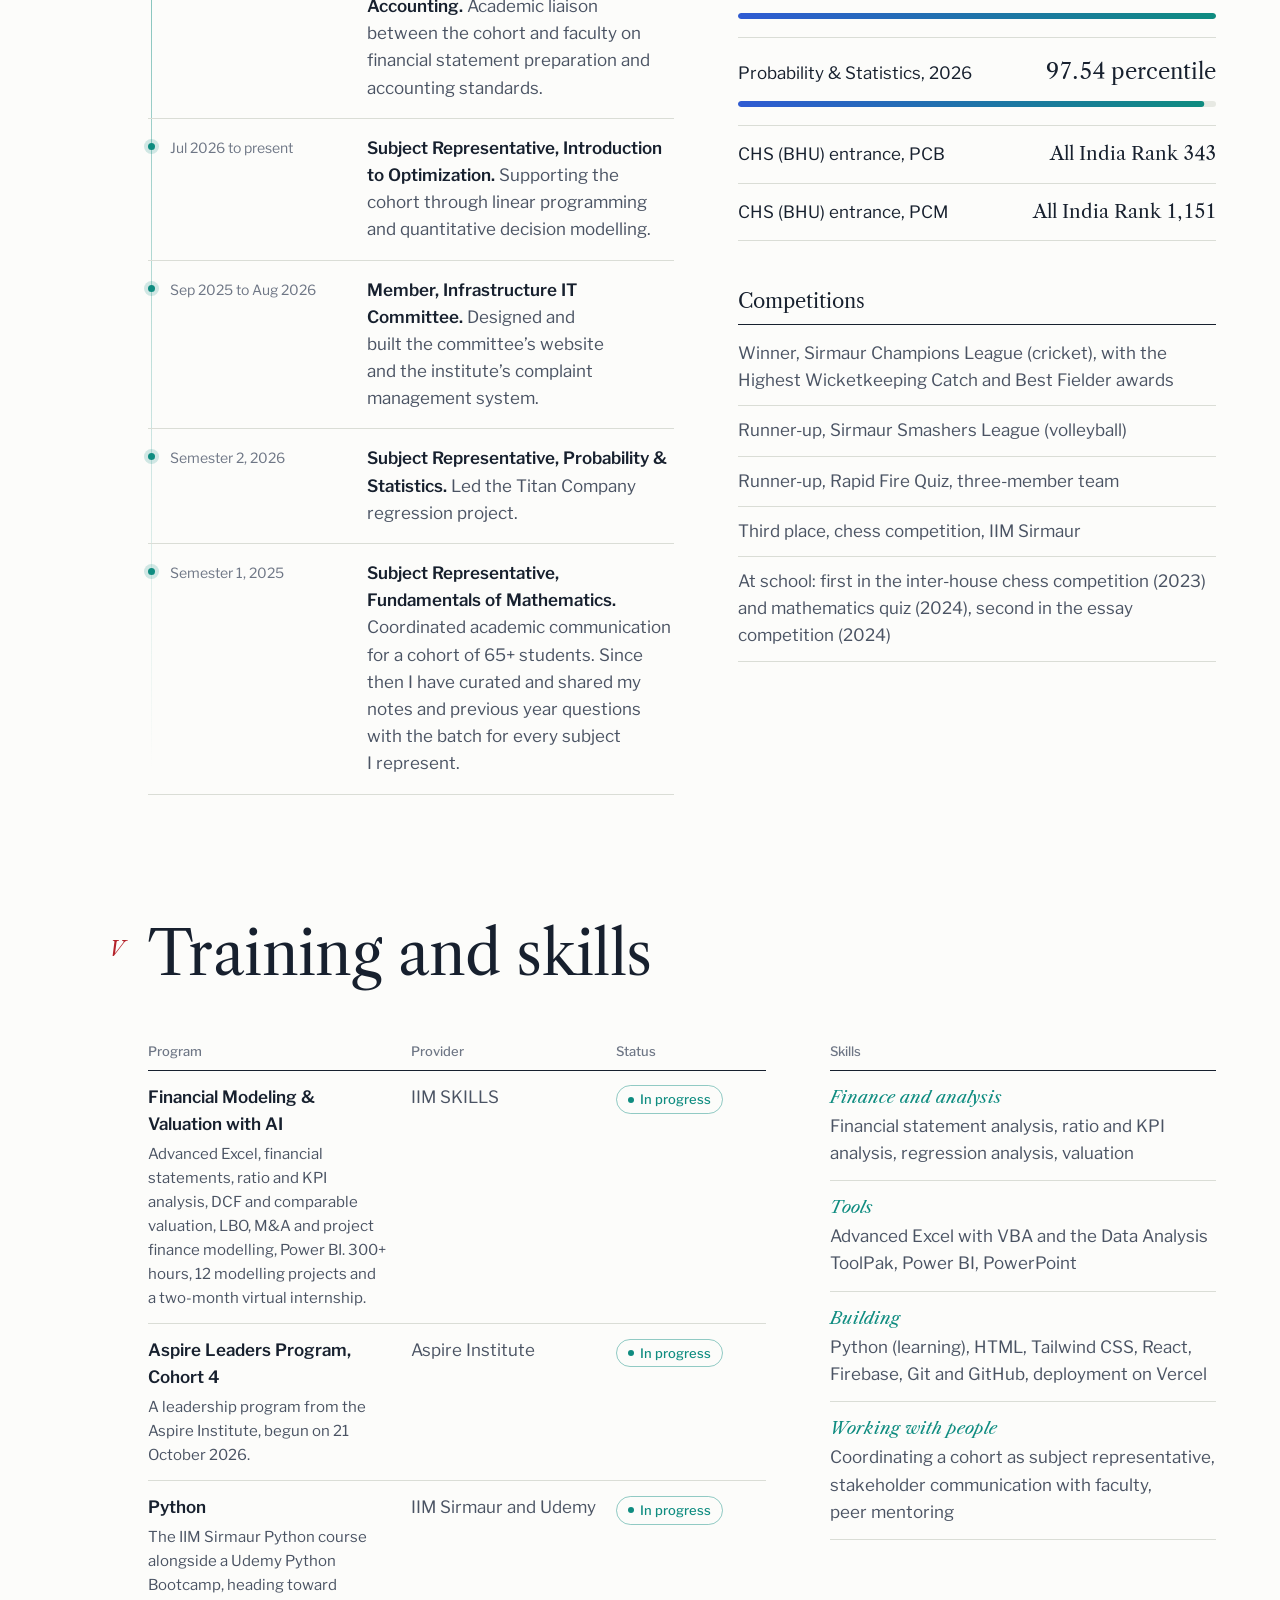
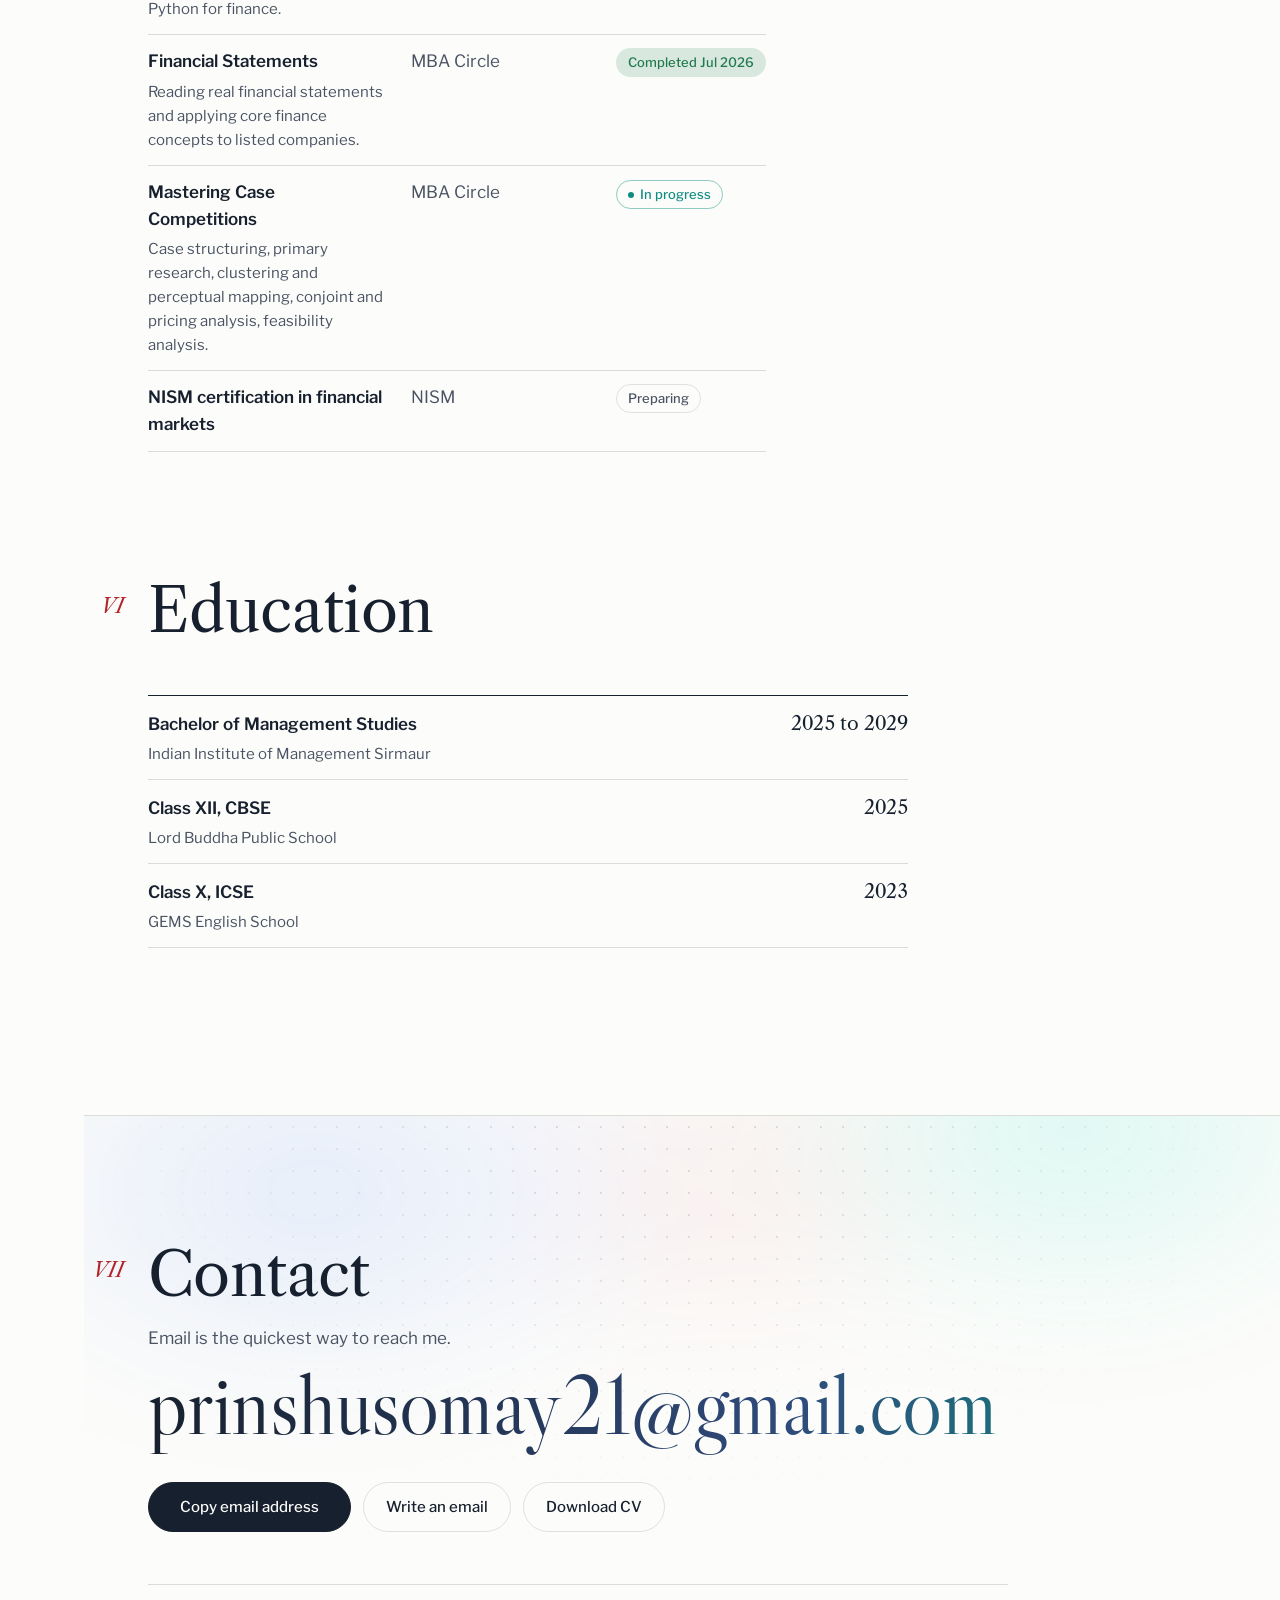
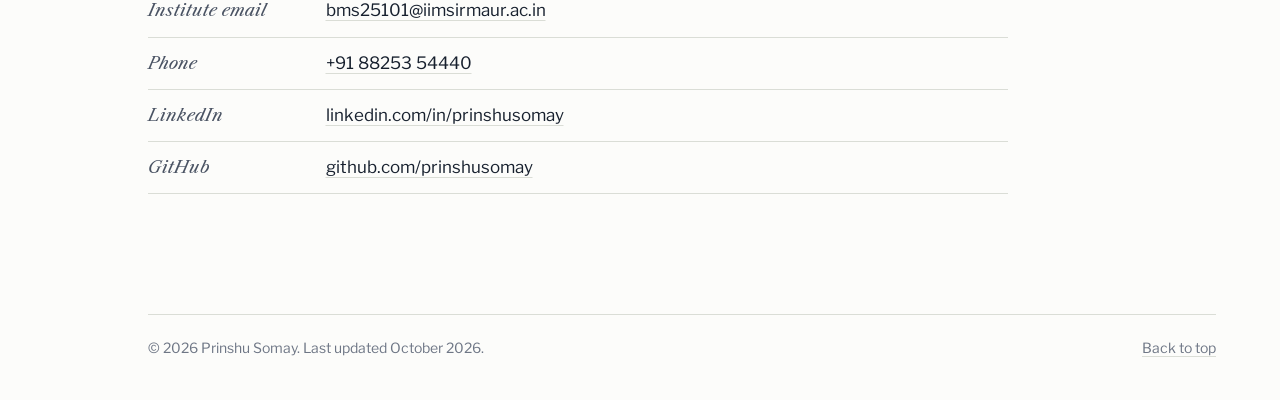
==== commit 4c2c0d90: "Clicking a project screenshot or its address opens the live site Co-Authored-By: Claude Opus 5.5 <no" ====
--- a/index.html
+++ b/index.html
@@ -28,8 +28,8 @@
   <link rel="preload" href="assets/fonts/libre-franklin-latin-wght-normal.woff2" as="font" type="font/woff2" crossorigin>
   <link rel="preload" href="assets/fonts/jetbrains-mono-latin-400-normal.woff2" as="font" type="font/woff2" crossorigin>
   <link rel="preconnect" href="https://api.github.com" crossorigin>
-  <link rel="stylesheet" href="assets/site.css?v=2">
-  <script src="assets/site.js?v=2" defer></script>
+  <link rel="stylesheet" href="assets/site.css?v=3">
+  <script src="assets/site.js?v=3" defer></script>
 
   <script type="application/ld+json">
   {
@@ -211,14 +211,14 @@
           <div class="frame" data-spotlight data-tilt data-frame="https://jio-ipo.vercel.app/" data-showing="shot">
             <div class="frame-bar">
               <span class="frame-dots" aria-hidden="true"></span>
-              <span class="frame-url">jio-ipo.vercel.app</span>
+              <a class="frame-url" href="https://jio-ipo.vercel.app/" target="_blank" rel="noopener">jio-ipo.vercel.app</a>
               <div class="frame-tabs" role="tablist" aria-label="Jio IPO Terminal preview">
                 <button type="button" role="tab" data-view="shot" aria-selected="true">Screenshot</button>
                 <button type="button" role="tab" data-view="live" aria-selected="false" tabindex="-1">Live site</button>
               </div>
             </div>
             <div class="frame-stage" data-stage>
-              <img src="assets/shots/jio-ipo.webp" width="1280" height="800" alt="Dashboard of the Jio IPO Terminal, showing revenue from operations, EBITDA, profit after tax, subscribers, monthly ARPU and spectrum holding in a dark interface with a sidebar of report sections.">
+              <a class="frame-link" href="https://jio-ipo.vercel.app/" target="_blank" rel="noopener" aria-label="Open jio-ipo.vercel.app in a new tab"><img src="assets/shots/jio-ipo.webp" width="1280" height="800" alt="Dashboard of the Jio IPO Terminal, showing revenue from operations, EBITDA, profit after tax, subscribers, monthly ARPU and spectrum holding in a dark interface with a sidebar of report sections."></a>
               <span class="frame-loading" aria-hidden="true">Loading the live terminal</span>
             </div>
           </div>
@@ -260,14 +260,14 @@
             <div class="frame" data-spotlight data-tilt data-frame="https://iims-cims.vercel.app/" data-showing="shot">
               <div class="frame-bar">
                 <span class="frame-dots" aria-hidden="true"></span>
-                <span class="frame-url">iims-cims.vercel.app</span>
+                <a class="frame-url" href="https://iims-cims.vercel.app/" target="_blank" rel="noopener">iims-cims.vercel.app</a>
                 <div class="frame-tabs" role="tablist" aria-label="Campus Infrastructure Management System preview">
                   <button type="button" role="tab" data-view="shot" aria-selected="true">Screenshot</button>
                   <button type="button" role="tab" data-view="live" aria-selected="false" tabindex="-1">Live site</button>
                 </div>
               </div>
               <div class="frame-stage" data-stage>
-                <img src="assets/shots/complaint-system.webp" width="1280" height="800" loading="lazy" decoding="async" alt="Landing page of the Campus Infrastructure Management System for IIM Sirmaur, with buttons to report an issue or track a complaint ID.">
+                <a class="frame-link" href="https://iims-cims.vercel.app/" target="_blank" rel="noopener" aria-label="Open iims-cims.vercel.app in a new tab"><img src="assets/shots/complaint-system.webp" width="1280" height="800" loading="lazy" decoding="async" alt="Landing page of the Campus Infrastructure Management System for IIM Sirmaur, with buttons to report an issue or track a complaint ID."></a>
                 <span class="frame-loading" aria-hidden="true">Loading the live site</span>
               </div>
             </div>
@@ -285,14 +285,14 @@
             <div class="frame" data-spotlight data-tilt data-frame="https://iims-infra-portal.vercel.app/" data-showing="shot">
               <div class="frame-bar">
                 <span class="frame-dots" aria-hidden="true"></span>
-                <span class="frame-url">iims-infra-portal.vercel.app</span>
+                <a class="frame-url" href="https://iims-infra-portal.vercel.app/" target="_blank" rel="noopener">iims-infra-portal.vercel.app</a>
                 <div class="frame-tabs" role="tablist" aria-label="Infra-IT Complaint Portal preview">
                   <button type="button" role="tab" data-view="shot" aria-selected="true">Screenshot</button>
                   <button type="button" role="tab" data-view="live" aria-selected="false" tabindex="-1">Live site</button>
                 </div>
               </div>
               <div class="frame-stage" data-stage>
-                <img src="assets/shots/project-d3z01.webp" width="1280" height="800" loading="lazy" decoding="async" alt="Home page of the Infra-IT Complaint Portal for IIM Sirmaur, with a maintenance notice, buttons to submit an issue or track status, and performance figures.">
+                <a class="frame-link" href="https://iims-infra-portal.vercel.app/" target="_blank" rel="noopener" aria-label="Open iims-infra-portal.vercel.app in a new tab"><img src="assets/shots/project-d3z01.webp" width="1280" height="800" loading="lazy" decoding="async" alt="Home page of the Infra-IT Complaint Portal for IIM Sirmaur, with a maintenance notice, buttons to submit an issue or track status, and performance figures."></a>
                 <span class="frame-loading" aria-hidden="true">Loading the live site</span>
               </div>
             </div>
--- a/assets/site.css
+++ b/assets/site.css
@@ -745,3 +745,9 @@
   .name, .name .ch { color: #000; background: none; -webkit-text-fill-color: #000; }
   a { text-decoration: none; }
 }
+
+/* Screenshot opens the live site */
+.frame-link { display: block; width: 100%; height: 100%; cursor: pointer; }
+.frame-link:focus-visible { outline: 2px solid var(--accent); outline-offset: -4px; }
+a.frame-url { color: inherit; text-decoration: none; }
+a.frame-url:hover { text-decoration: underline; text-underline-offset: 3px; }
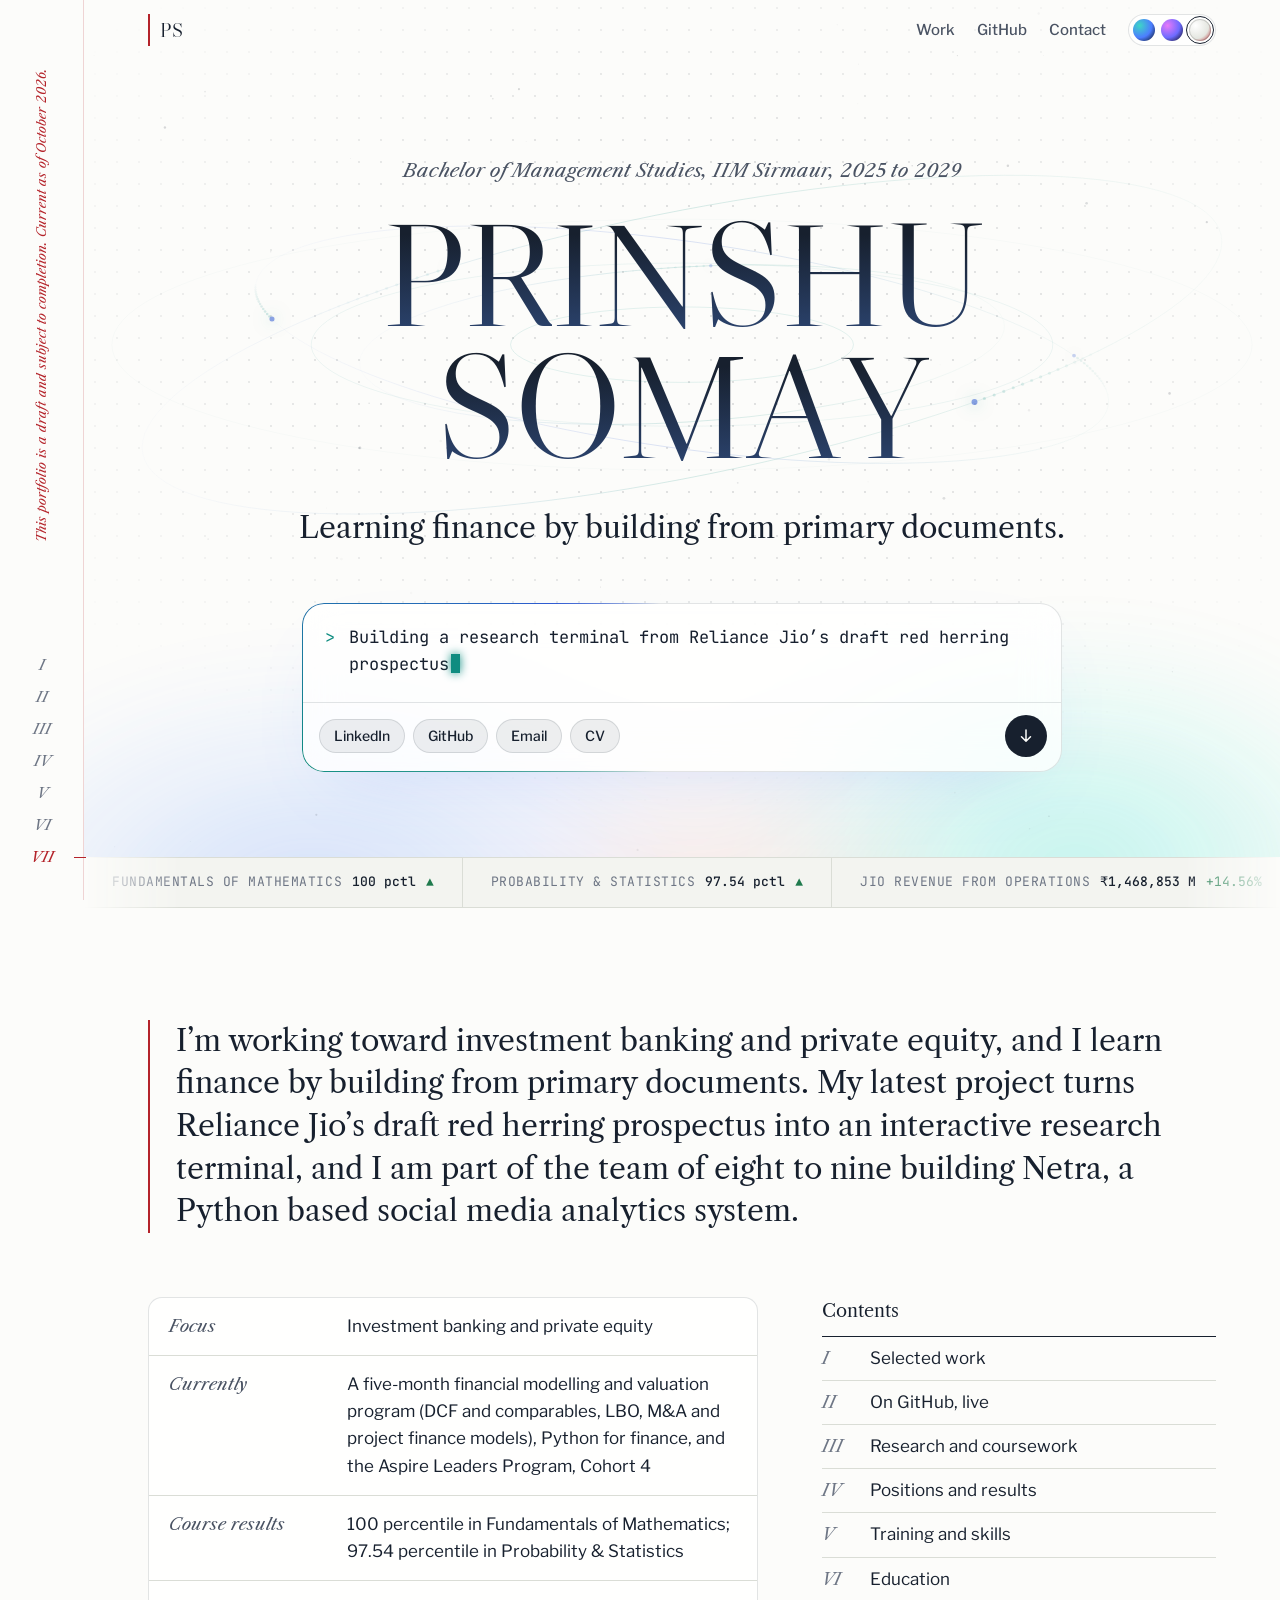
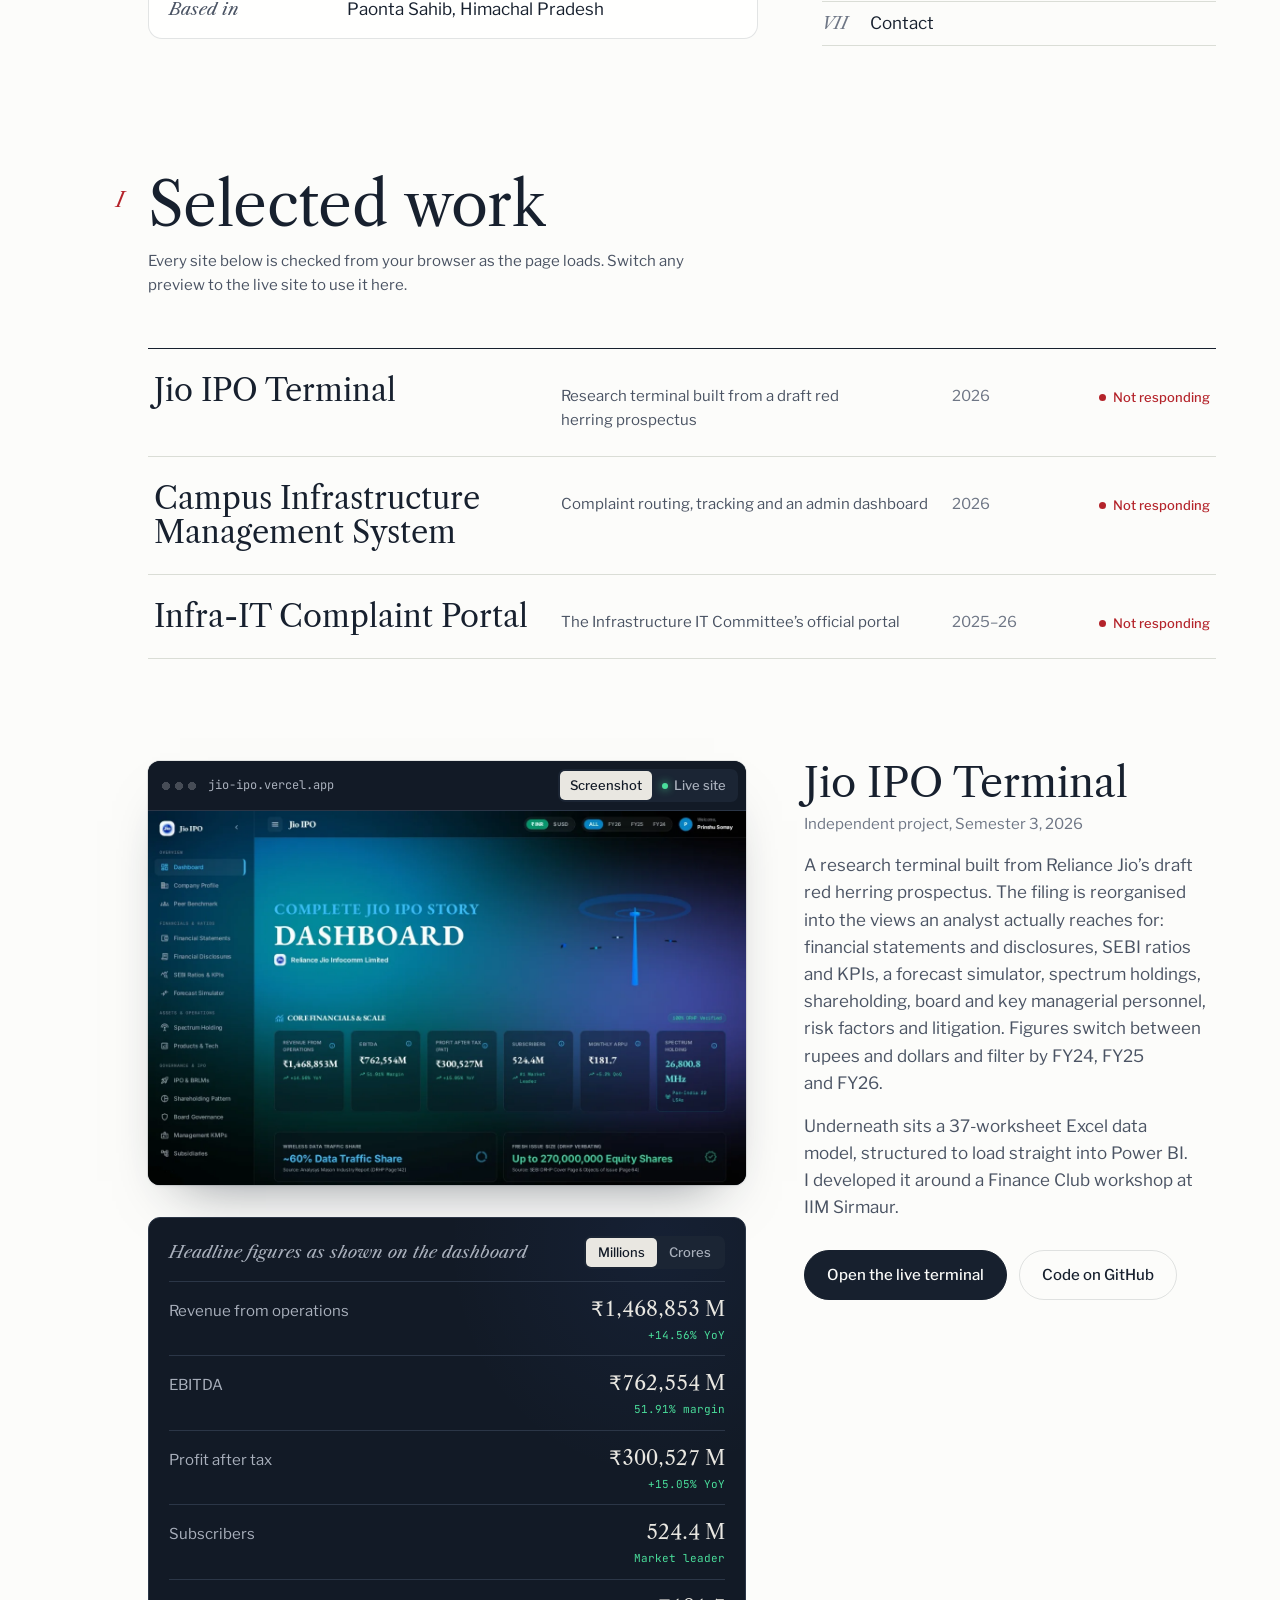
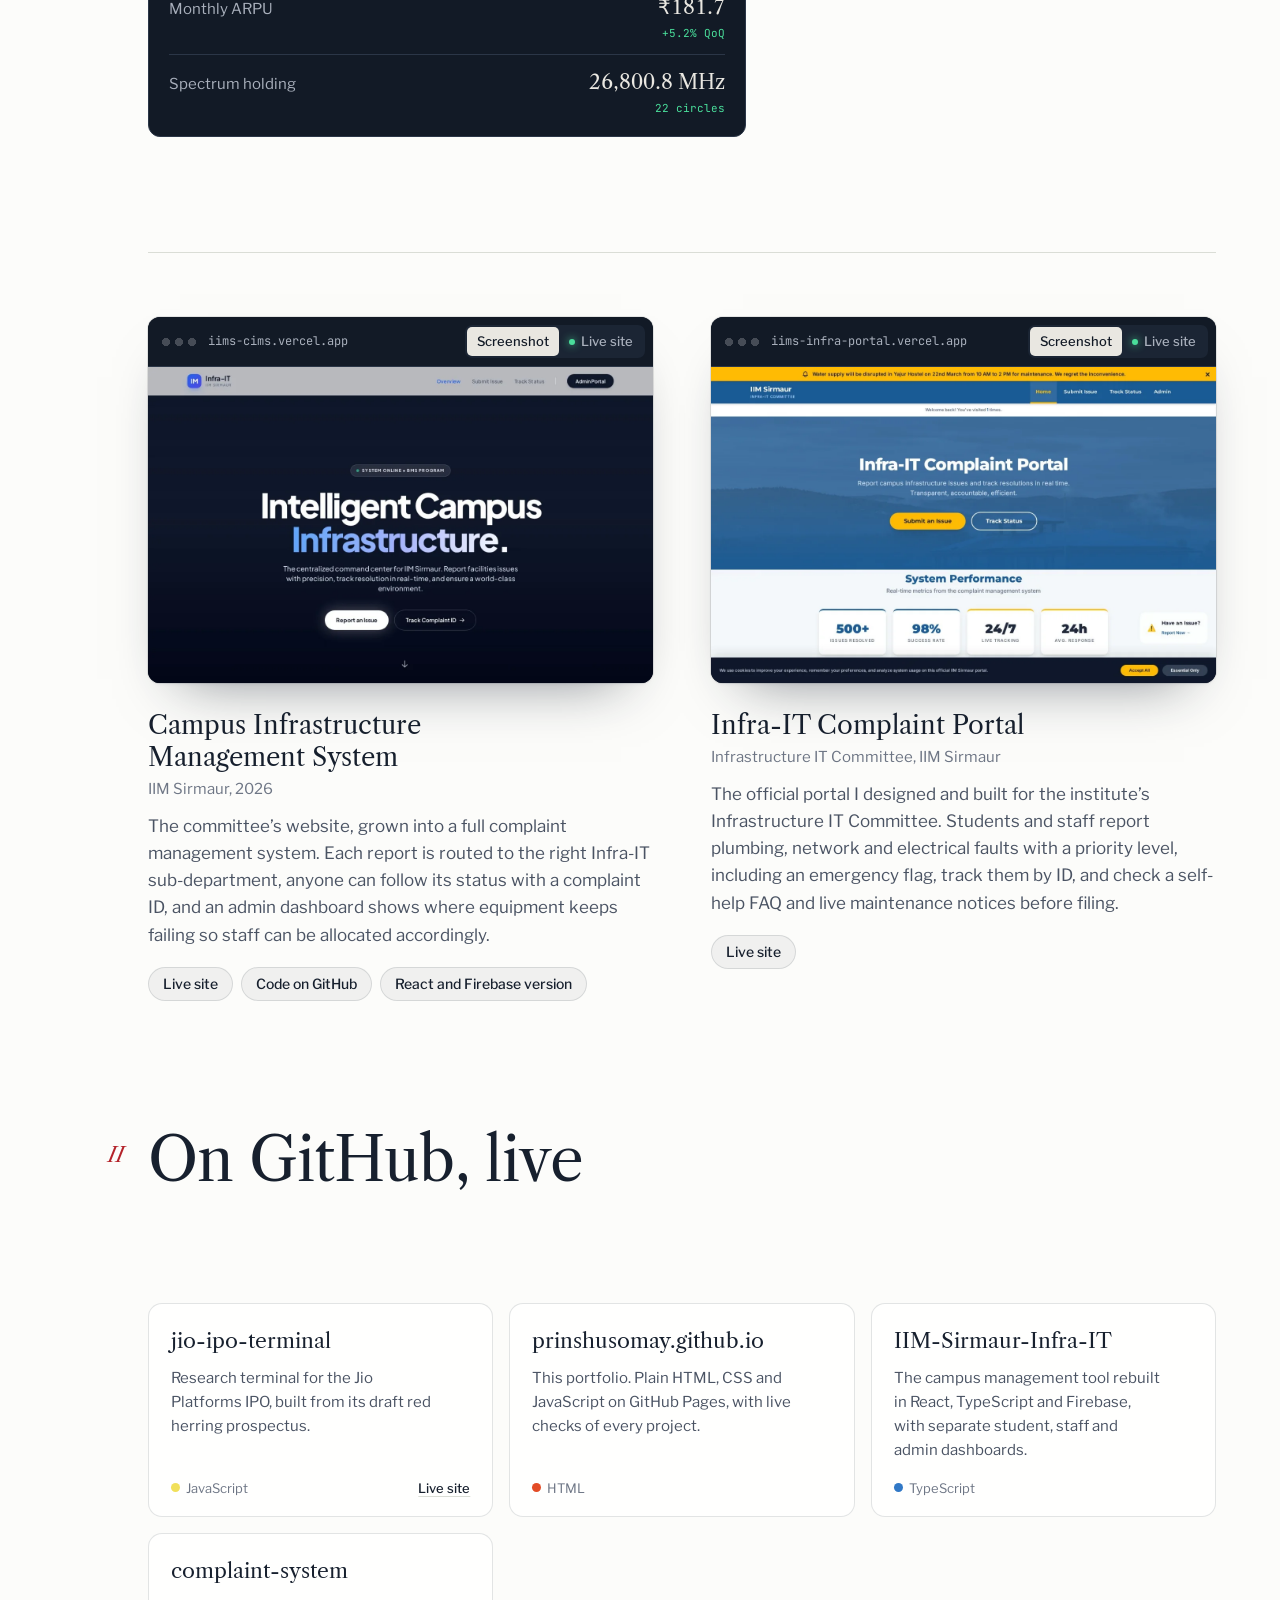
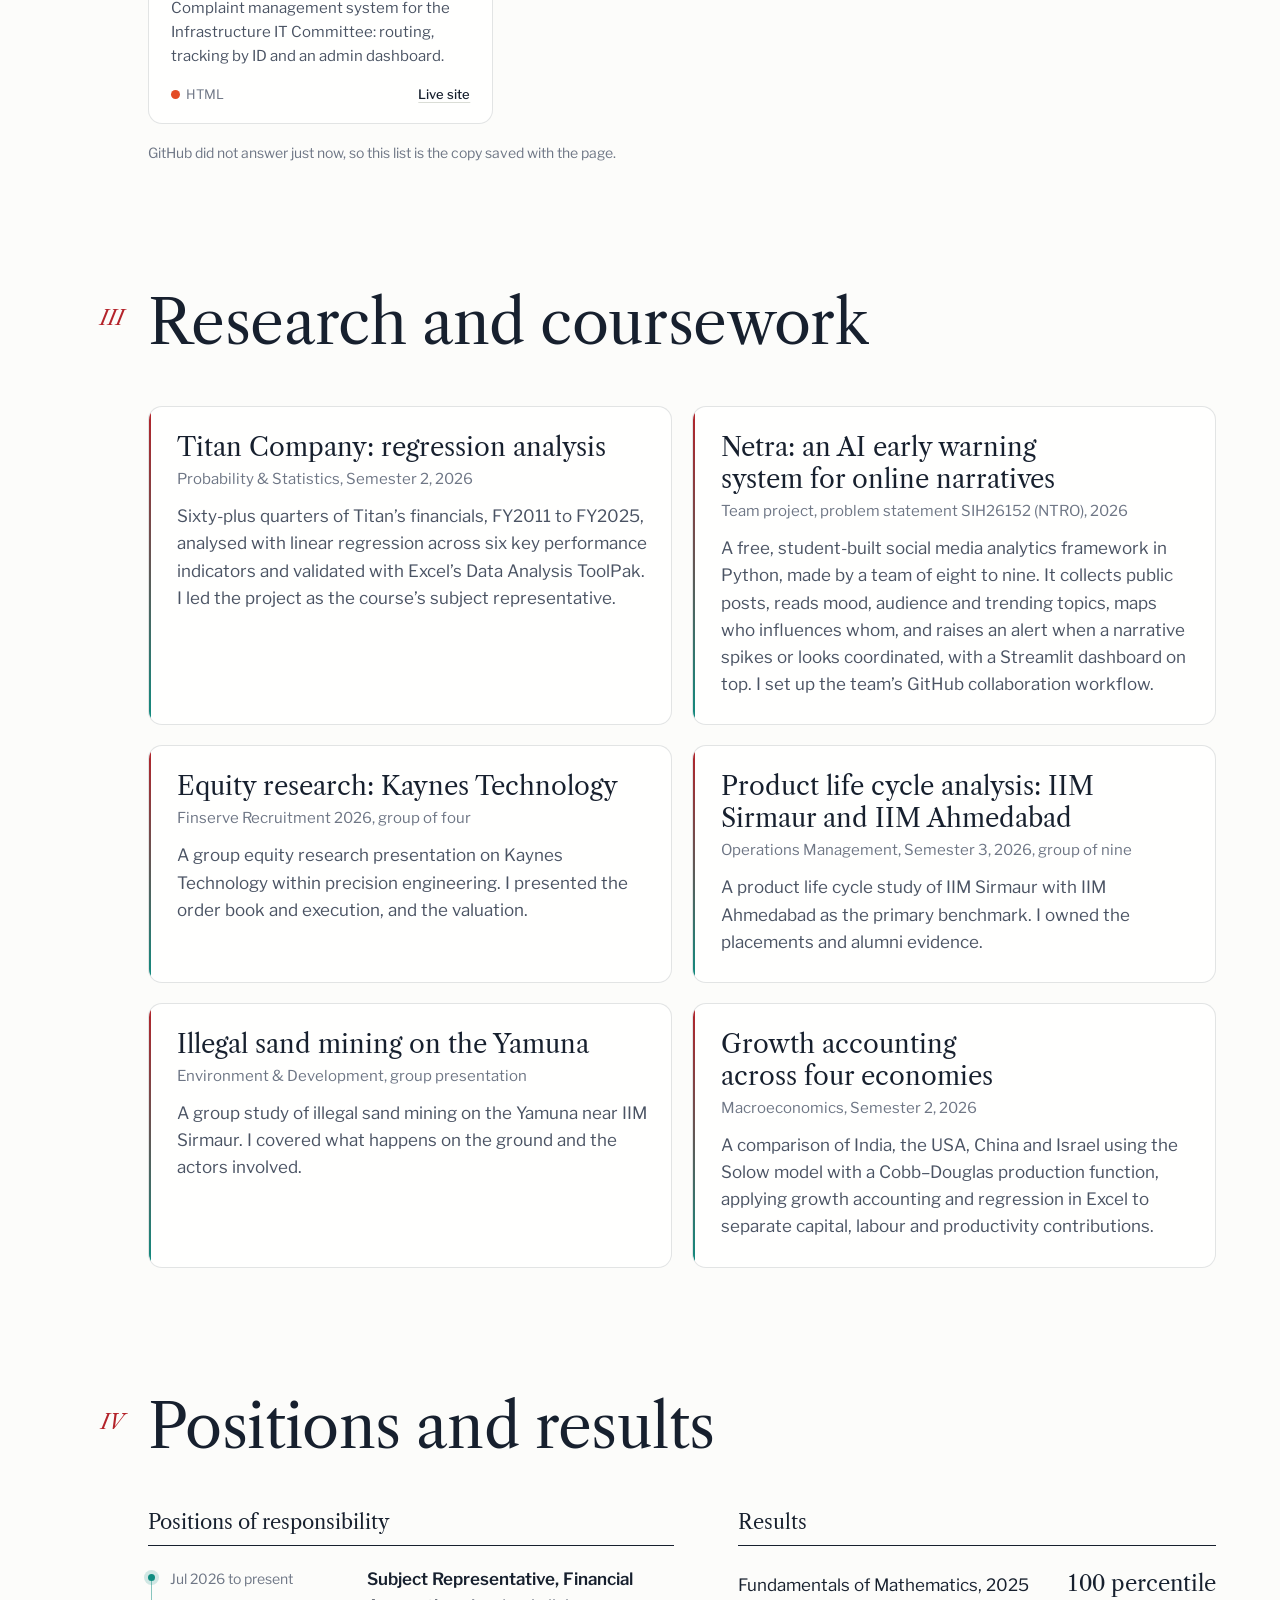
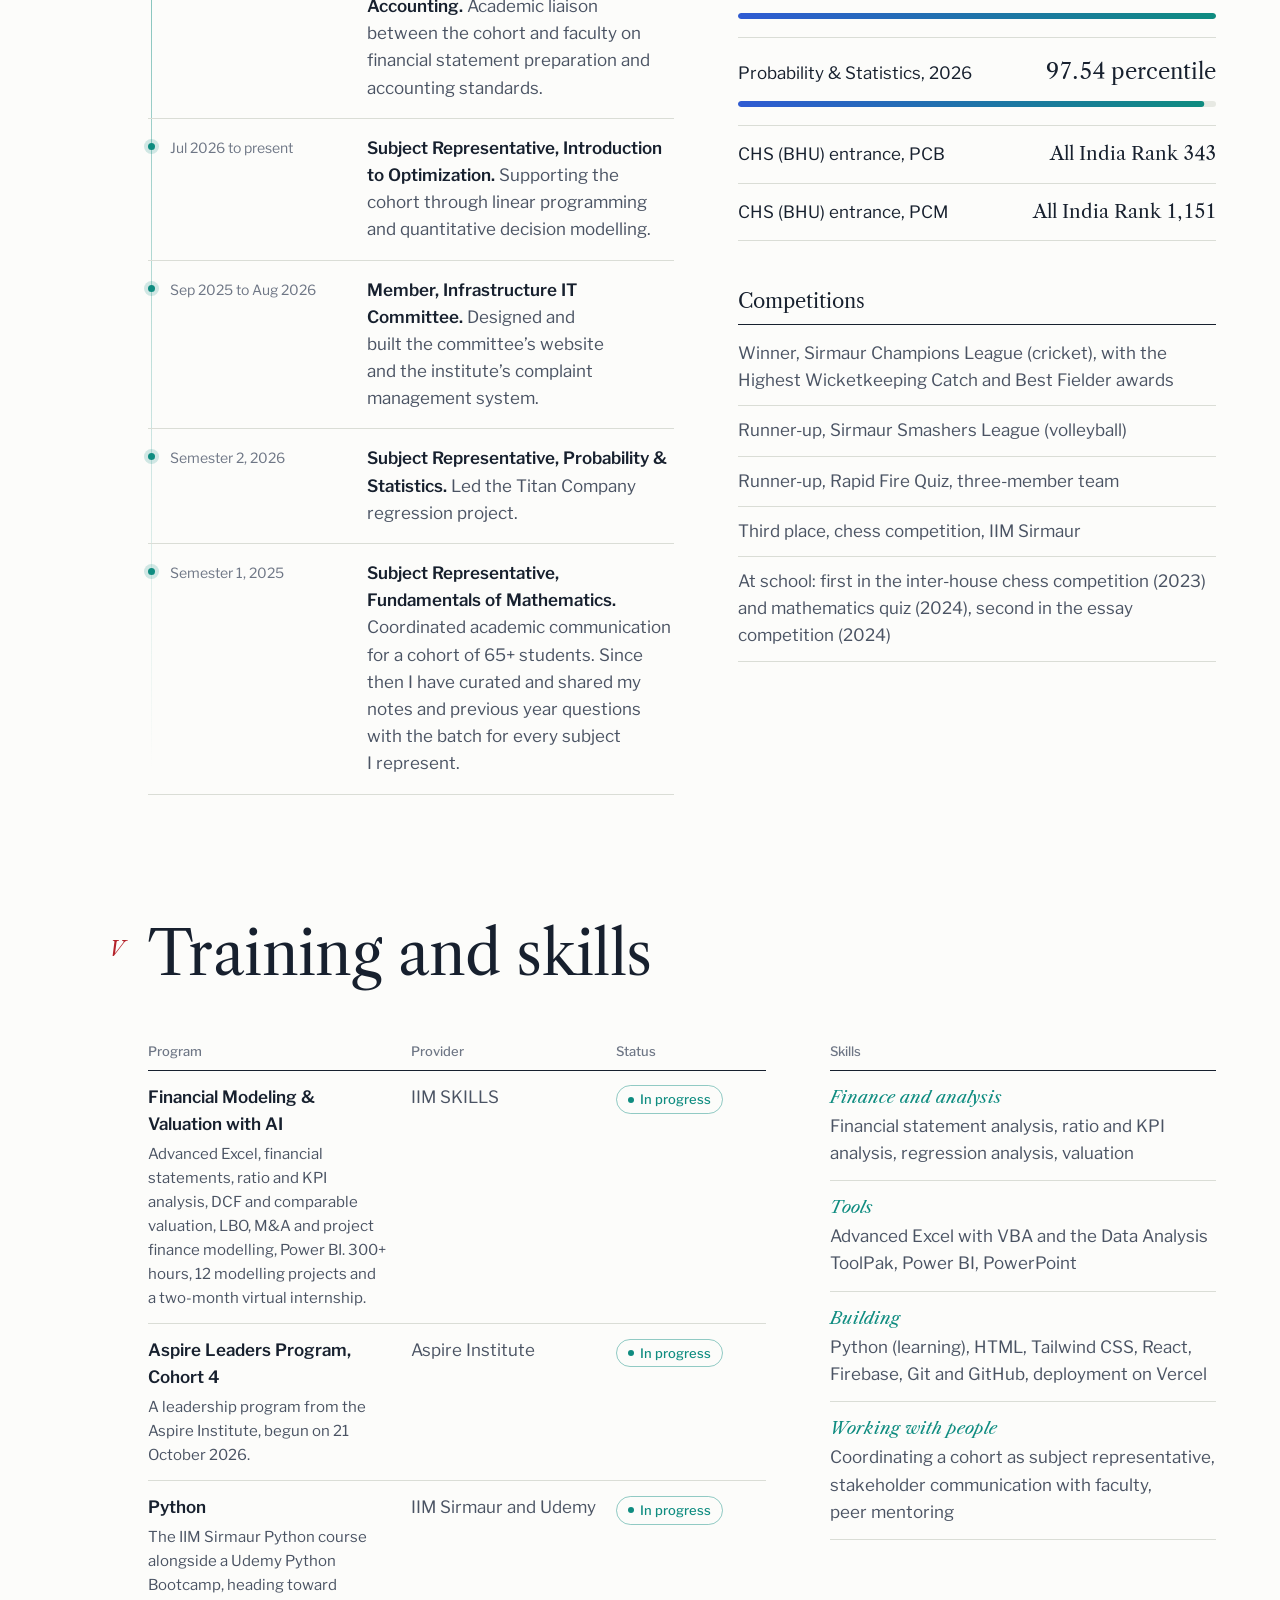
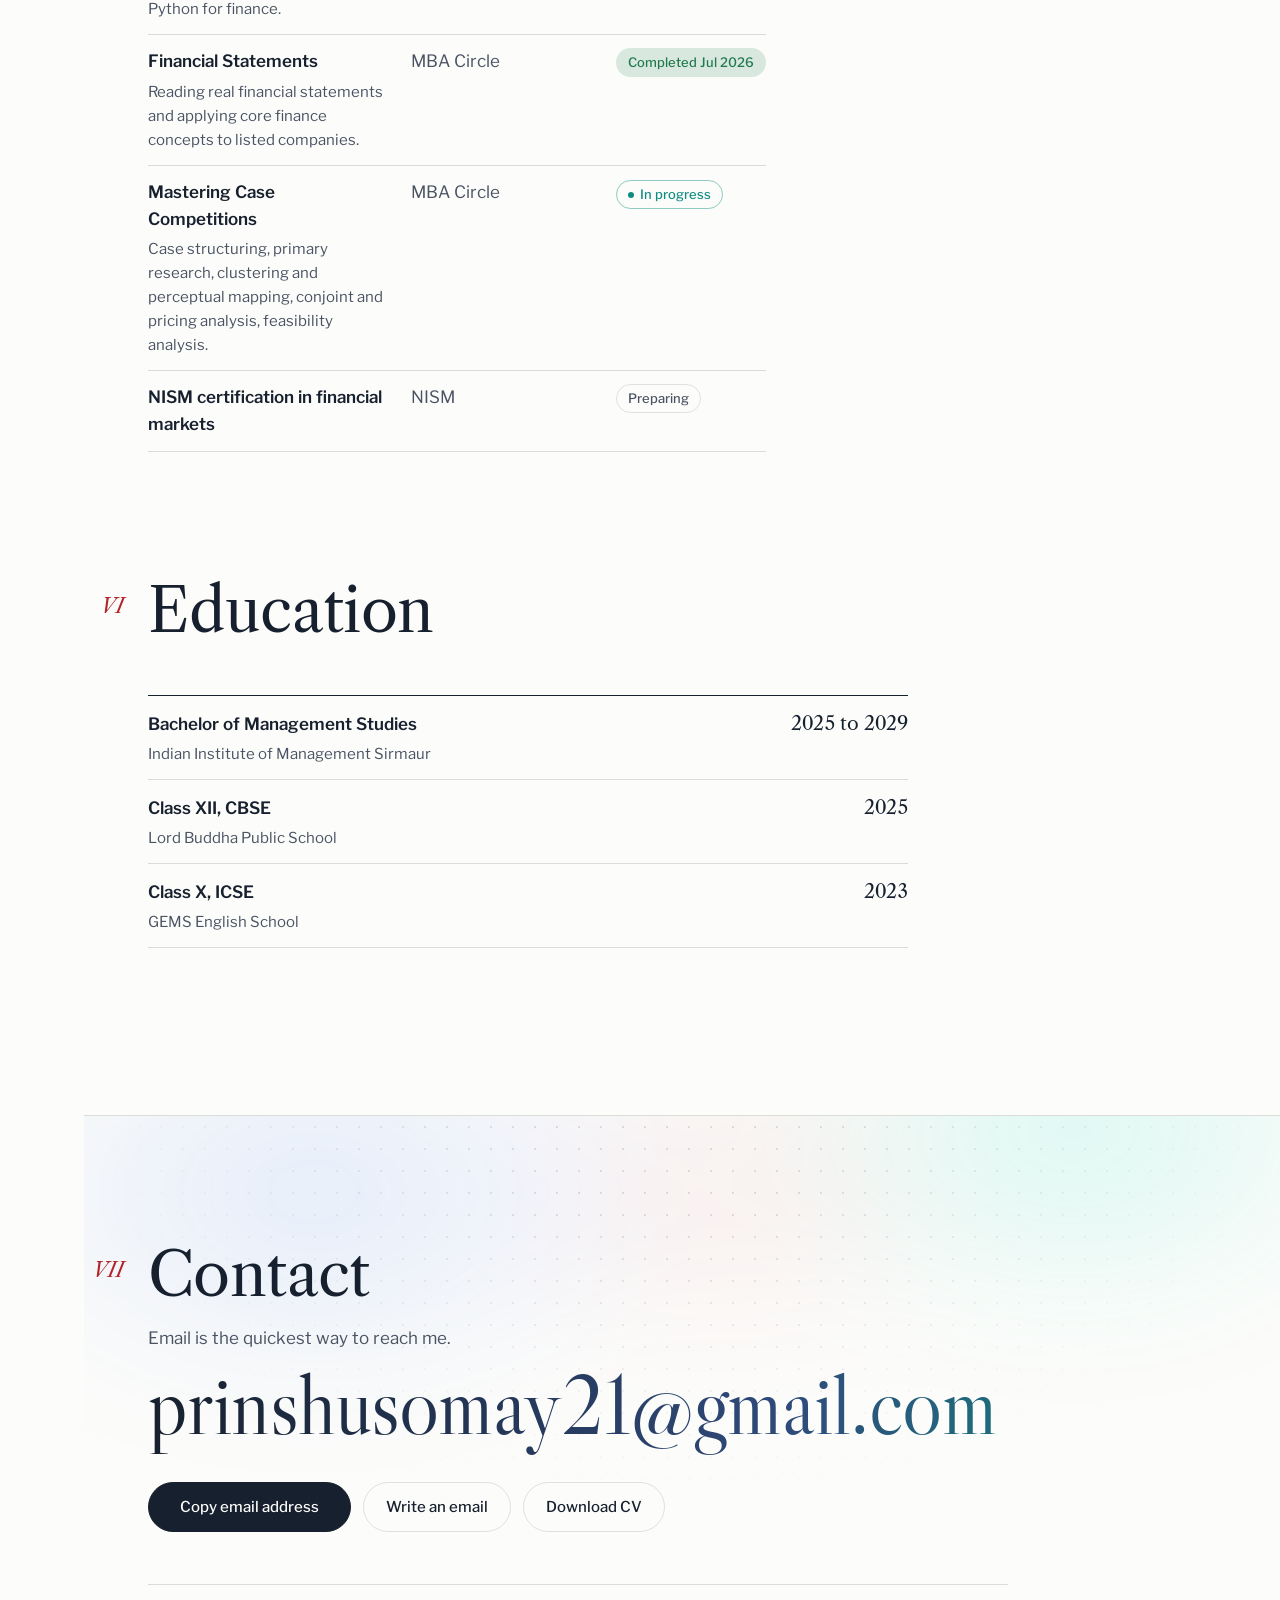
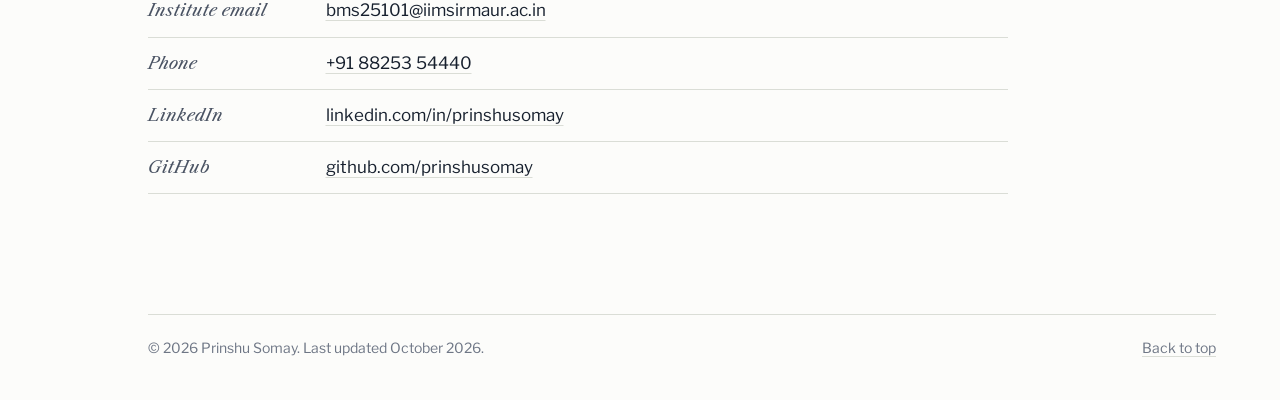
==== commit 3f409875: "Always open in Paper; keep a picked theme only for the current tab Co-Authored-By: Claude Opus 5.5 <" ====
--- a/index.html
+++ b/index.html
@@ -23,13 +23,13 @@
   <link rel="apple-touch-icon" href="assets/apple-touch-icon.png">
   <meta name="theme-color" content="#070B14">
 
-  <script>(function(){var d=document.documentElement,t=null;try{t=localStorage.getItem('theme-v2');}catch(e){}if(t==='dark')t='midnight';if(t==='light')t='paper';if(t!=='midnight'&&t!=='aurora'&&t!=='paper')t='paper';d.dataset.theme=t;d.classList.add('js-reveal','js-split');setTimeout(function(){if(!window.__siteReady)d.classList.remove('js-reveal','js-split');},3000);})();</script>
+  <script>(function(){var d=document.documentElement,t=null;try{t=sessionStorage.getItem('theme-v3');}catch(e){}if(t==='dark')t='midnight';if(t==='light')t='paper';if(t!=='midnight'&&t!=='aurora'&&t!=='paper')t='paper';d.dataset.theme=t;d.classList.add('js-reveal','js-split');setTimeout(function(){if(!window.__siteReady)d.classList.remove('js-reveal','js-split');},3000);})();</script>
   <link rel="preload" href="assets/fonts/libre-caslon-display-latin-400-normal.woff2" as="font" type="font/woff2" crossorigin>
   <link rel="preload" href="assets/fonts/libre-franklin-latin-wght-normal.woff2" as="font" type="font/woff2" crossorigin>
   <link rel="preload" href="assets/fonts/jetbrains-mono-latin-400-normal.woff2" as="font" type="font/woff2" crossorigin>
   <link rel="preconnect" href="https://api.github.com" crossorigin>
-  <link rel="stylesheet" href="assets/site.css?v=3">
-  <script src="assets/site.js?v=3" defer></script>
+  <link rel="stylesheet" href="assets/site.css?v=4">
+  <script src="assets/site.js?v=4" defer></script>
 
   <script type="application/ld+json">
   {
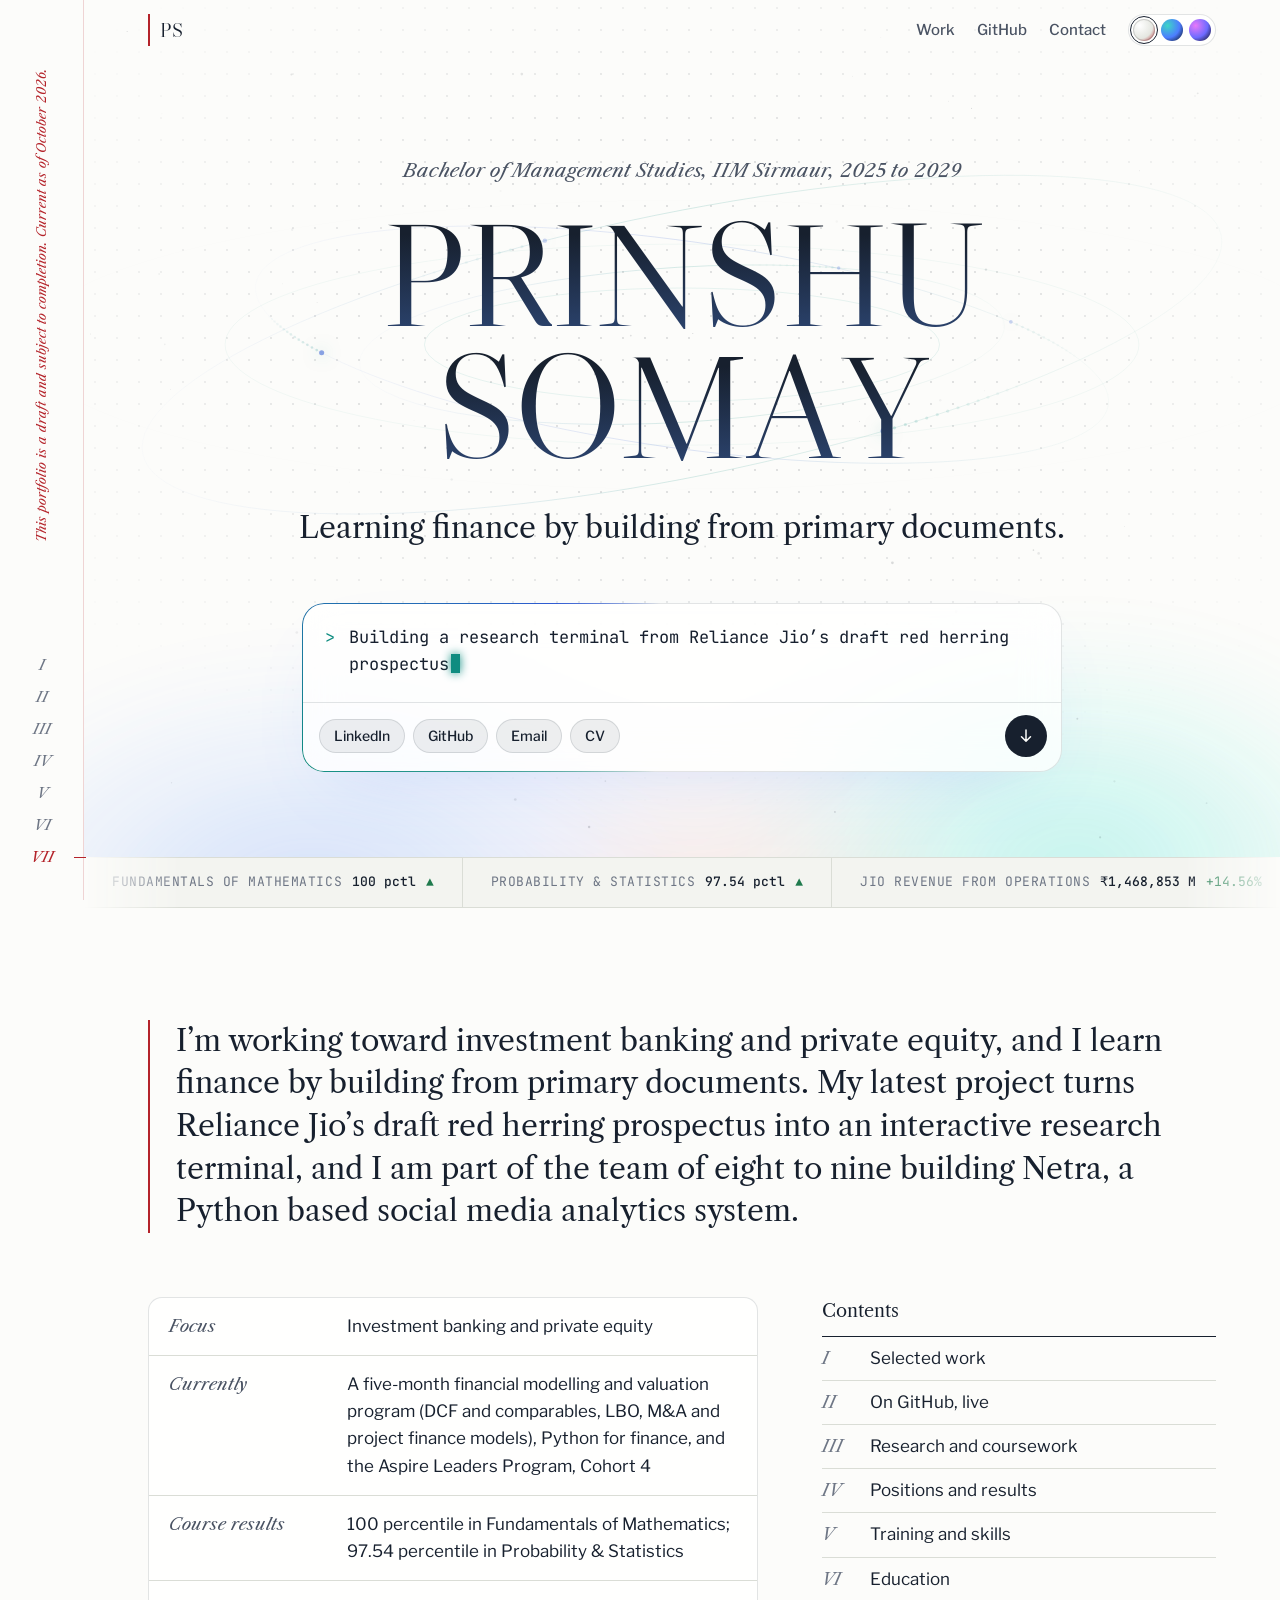
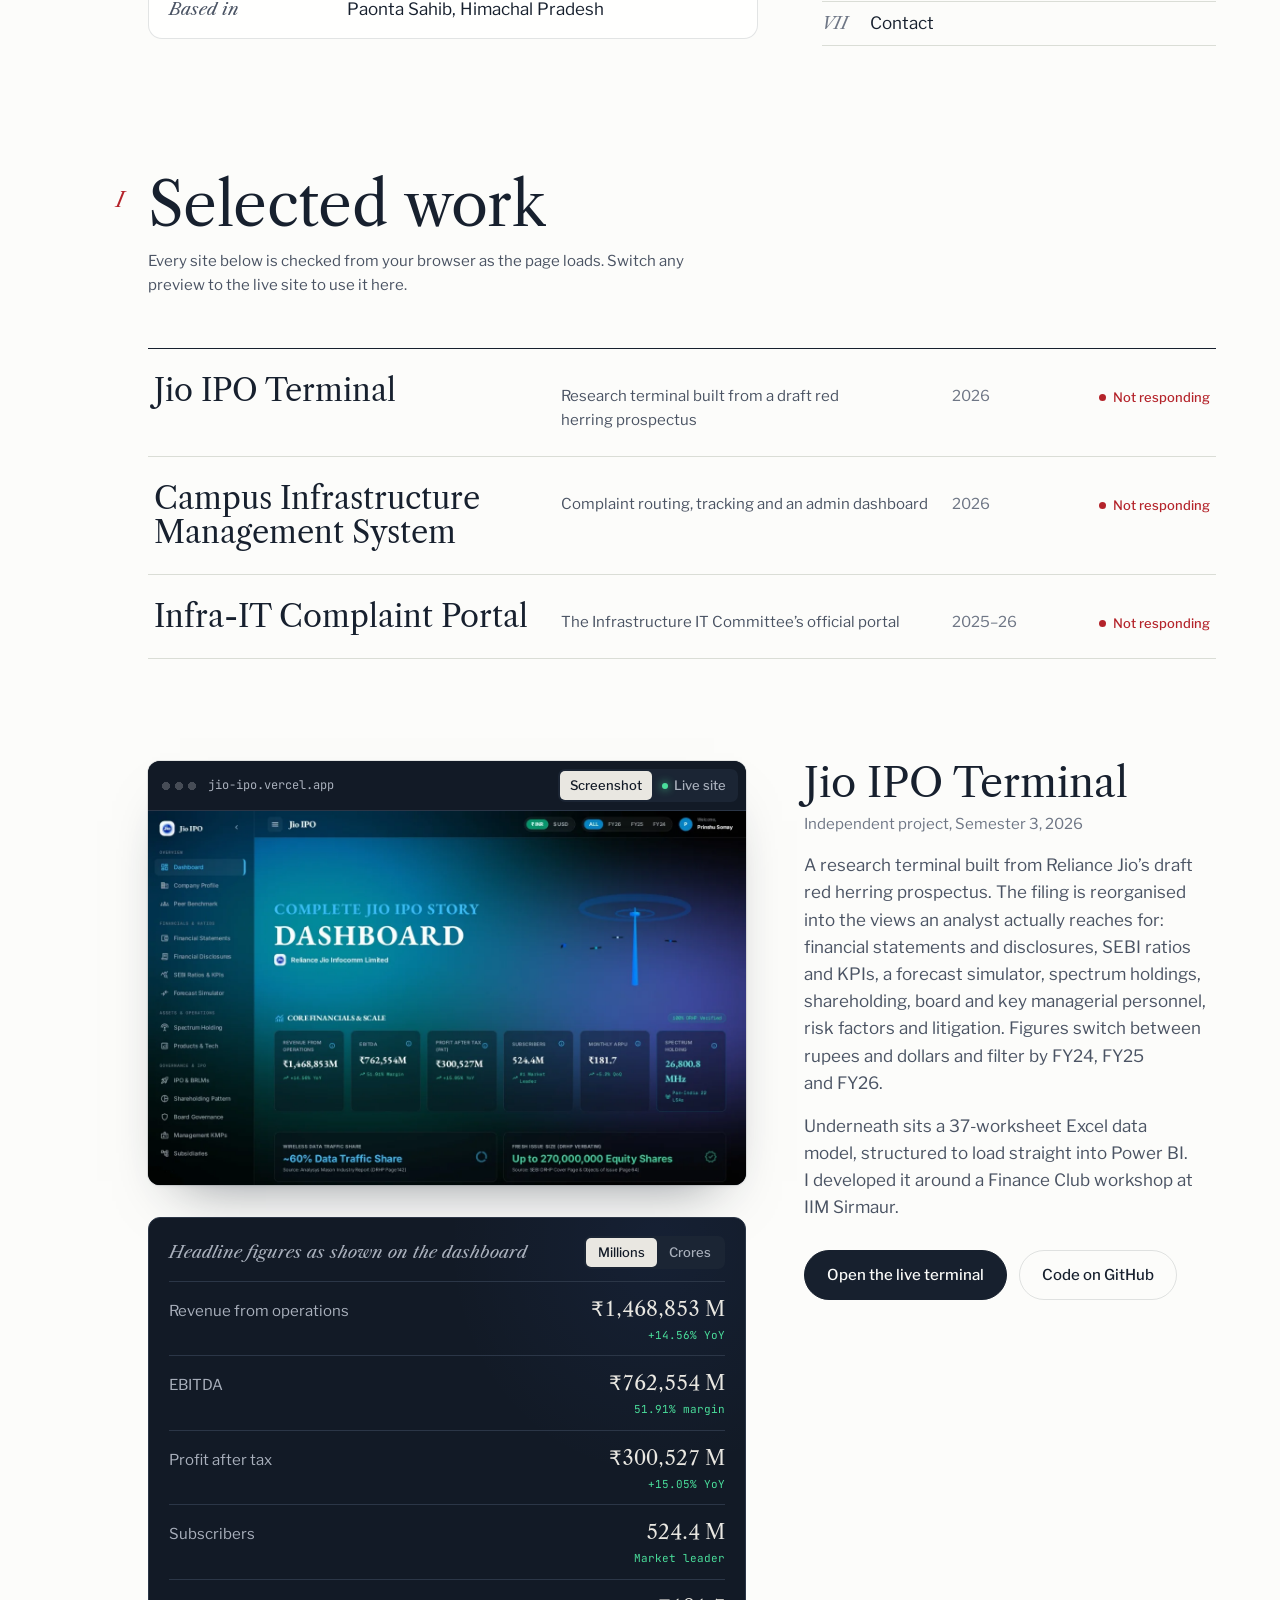
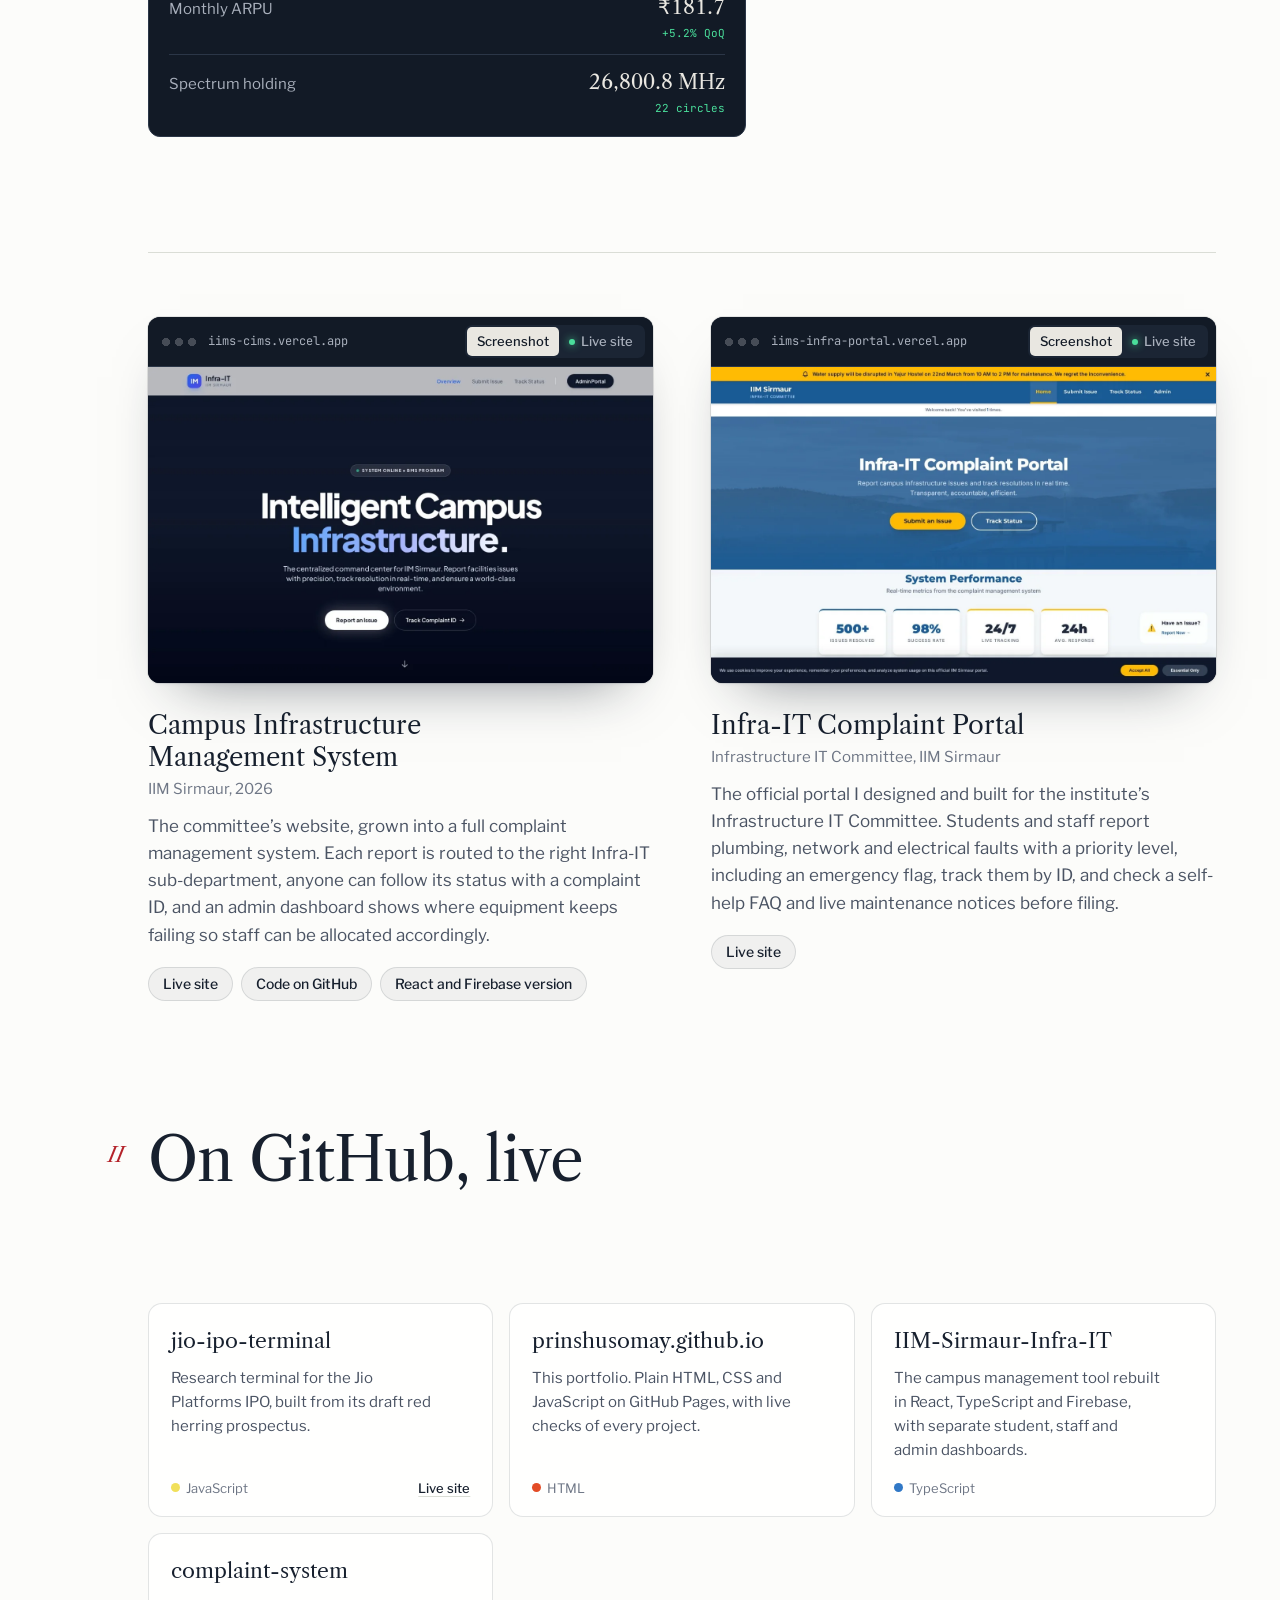
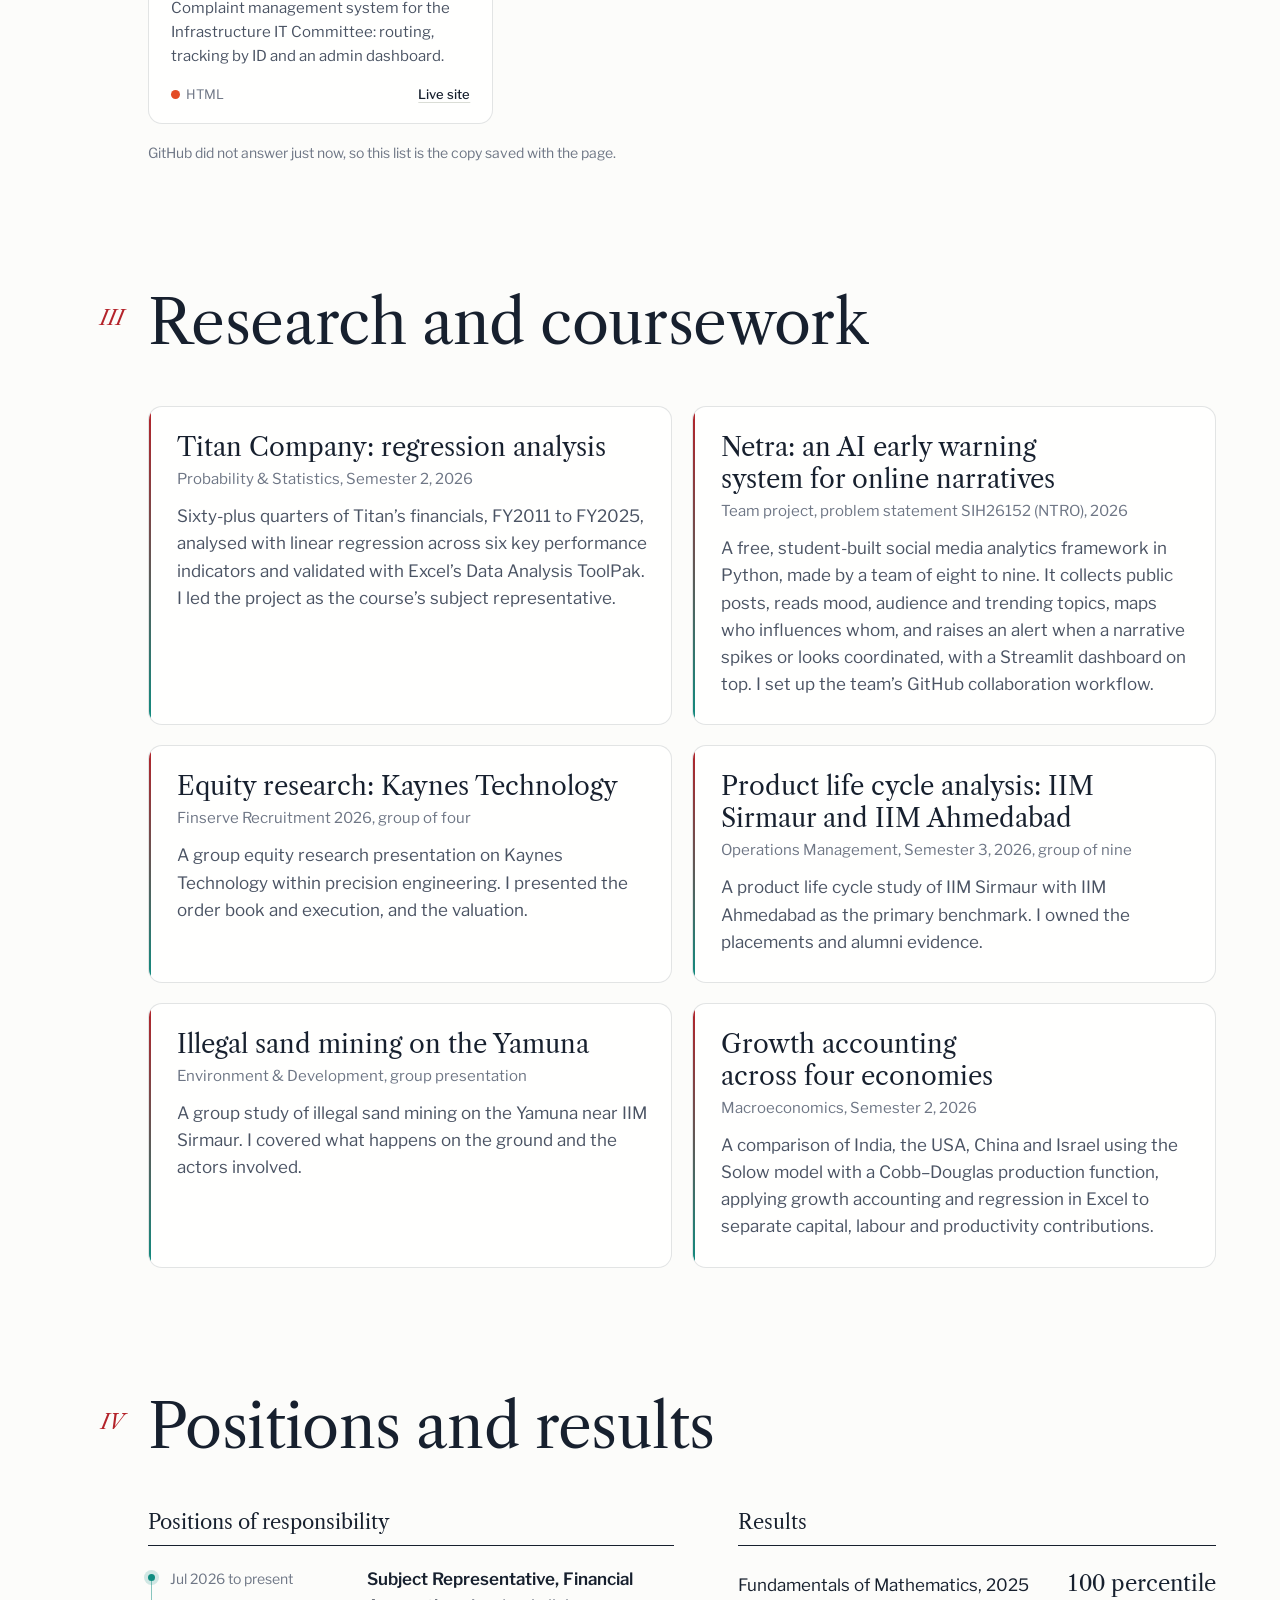
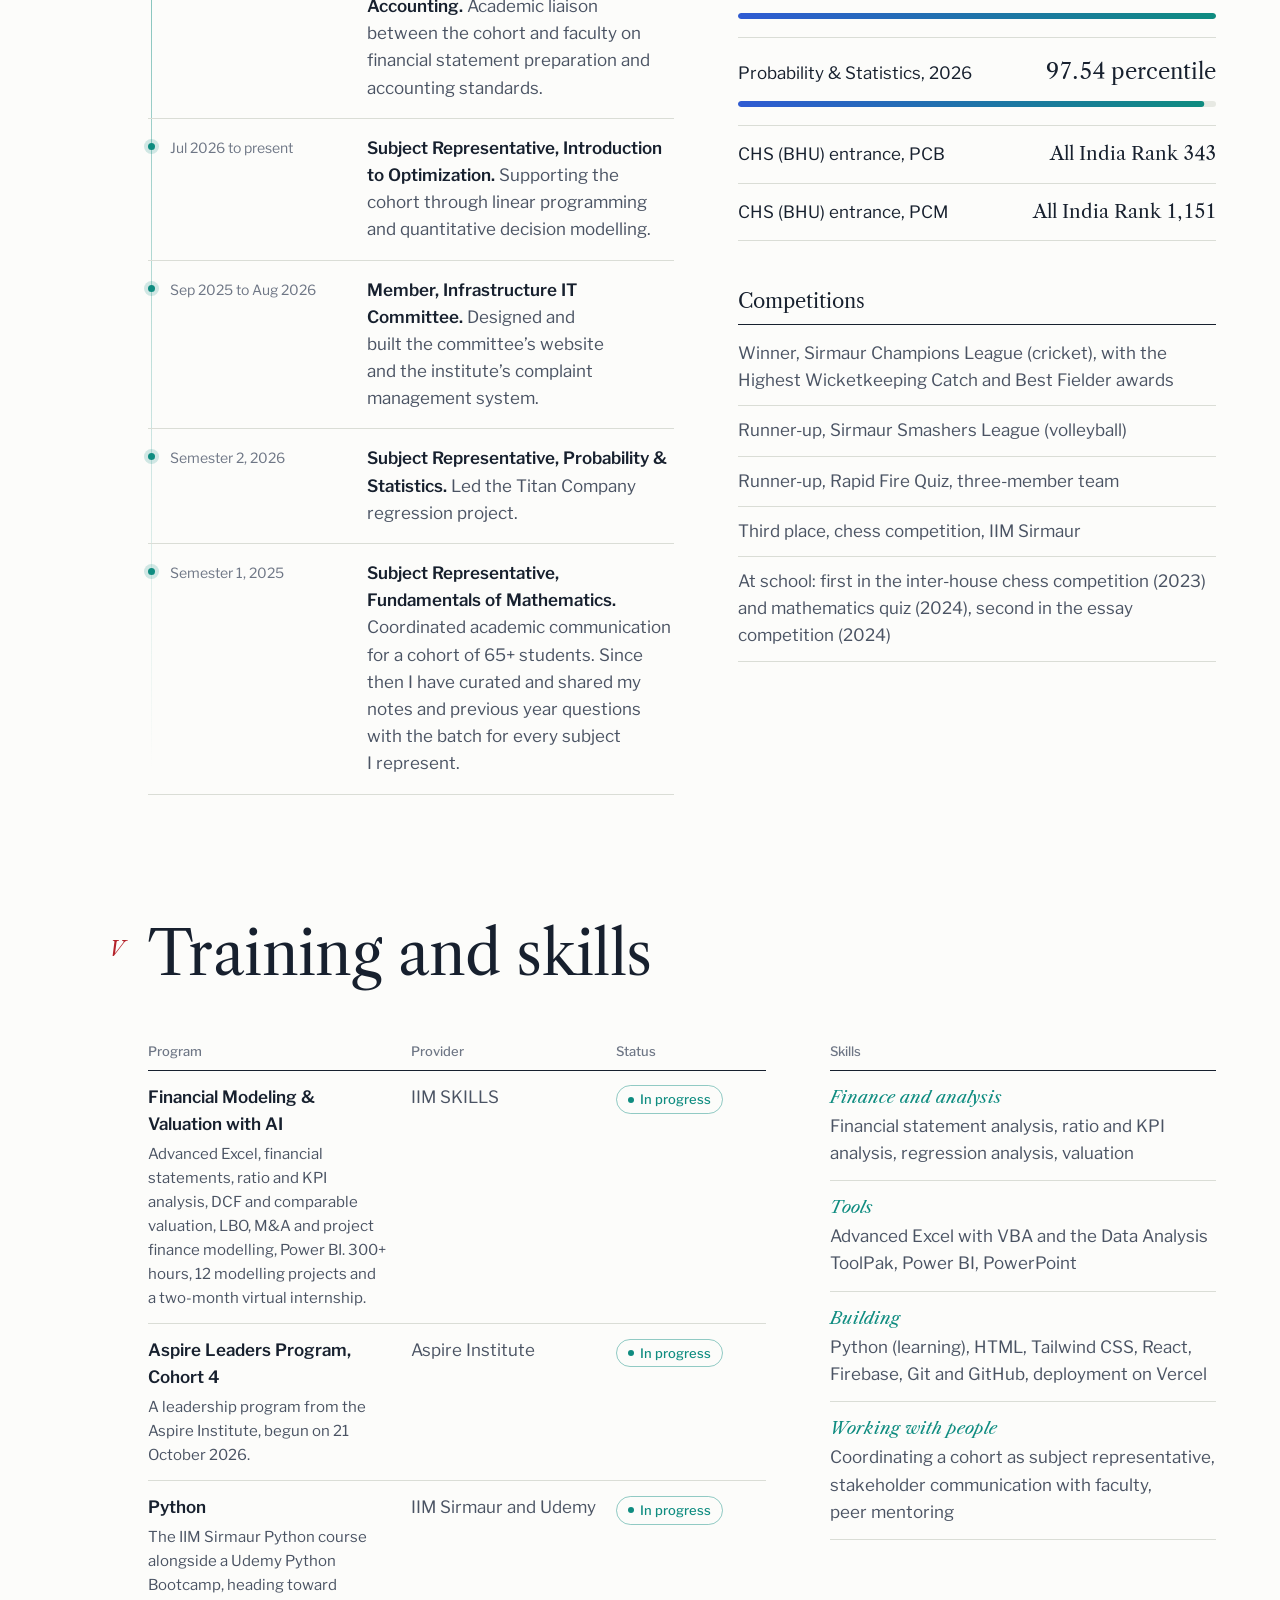
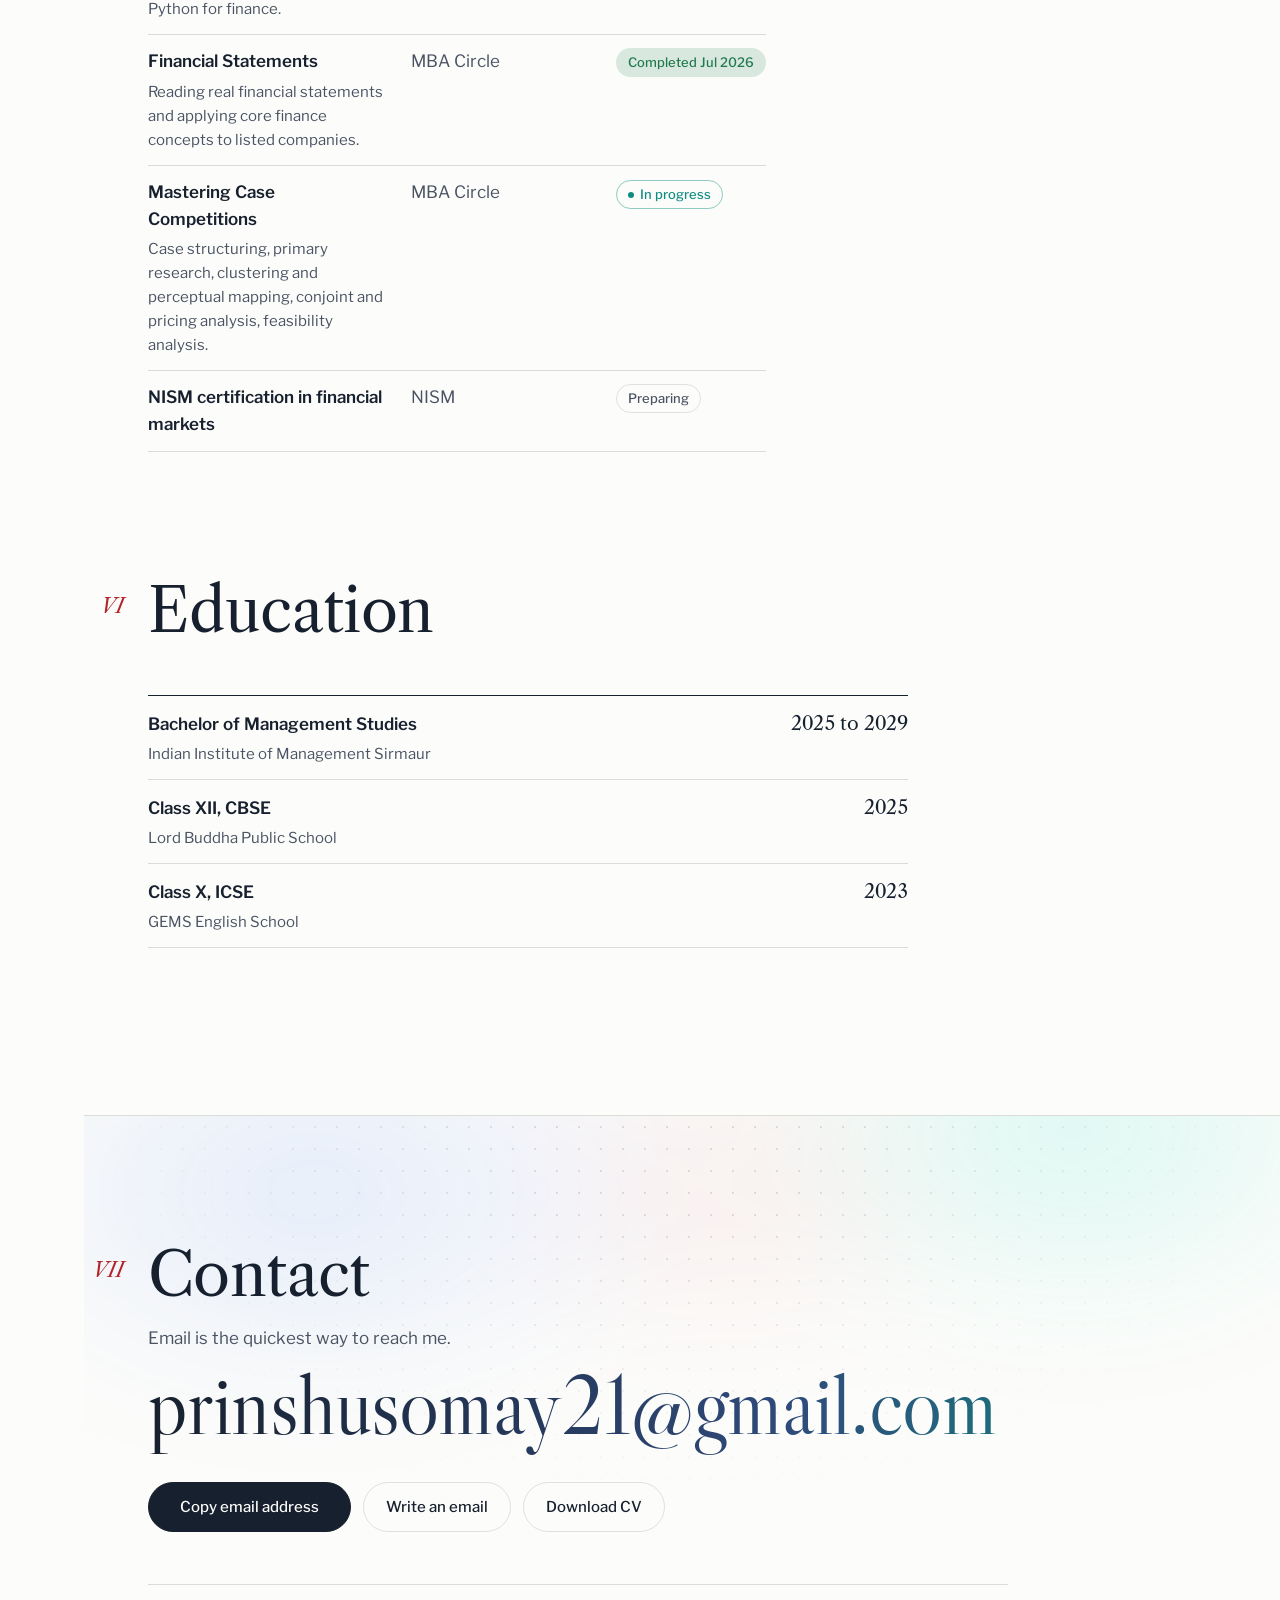
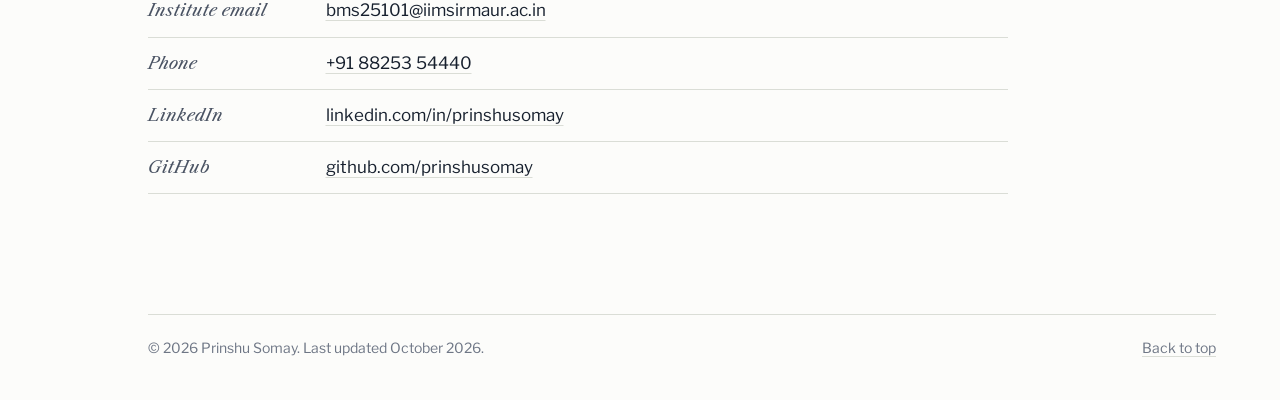
==== commit adaef491: "Put the Paper (white) swatch first, then Midnight and Aurora Co-Authored-By: Claude Opus 5.5 <norepl" ====
--- a/index.html
+++ b/index.html
@@ -74,9 +74,9 @@
         <a class="topbar-link" href="#github">GitHub</a>
         <a class="topbar-link" href="#contact">Contact</a>
         <div class="themes" role="radiogroup" aria-label="Colour theme">
-          <button type="button" role="radio" class="swatch swatch--midnight" data-set-theme="midnight" aria-checked="true" title="Midnight"><span class="sr-only">Midnight</span></button>
+          <button type="button" role="radio" class="swatch swatch--paper" data-set-theme="paper" aria-checked="true" title="Paper"><span class="sr-only">Paper</span></button>
+          <button type="button" role="radio" class="swatch swatch--midnight" data-set-theme="midnight" aria-checked="false" title="Midnight"><span class="sr-only">Midnight</span></button>
           <button type="button" role="radio" class="swatch swatch--aurora" data-set-theme="aurora" aria-checked="false" title="Aurora"><span class="sr-only">Aurora</span></button>
-          <button type="button" role="radio" class="swatch swatch--paper" data-set-theme="paper" aria-checked="false" title="Paper"><span class="sr-only">Paper</span></button>
         </div>
       </div>
     </div>
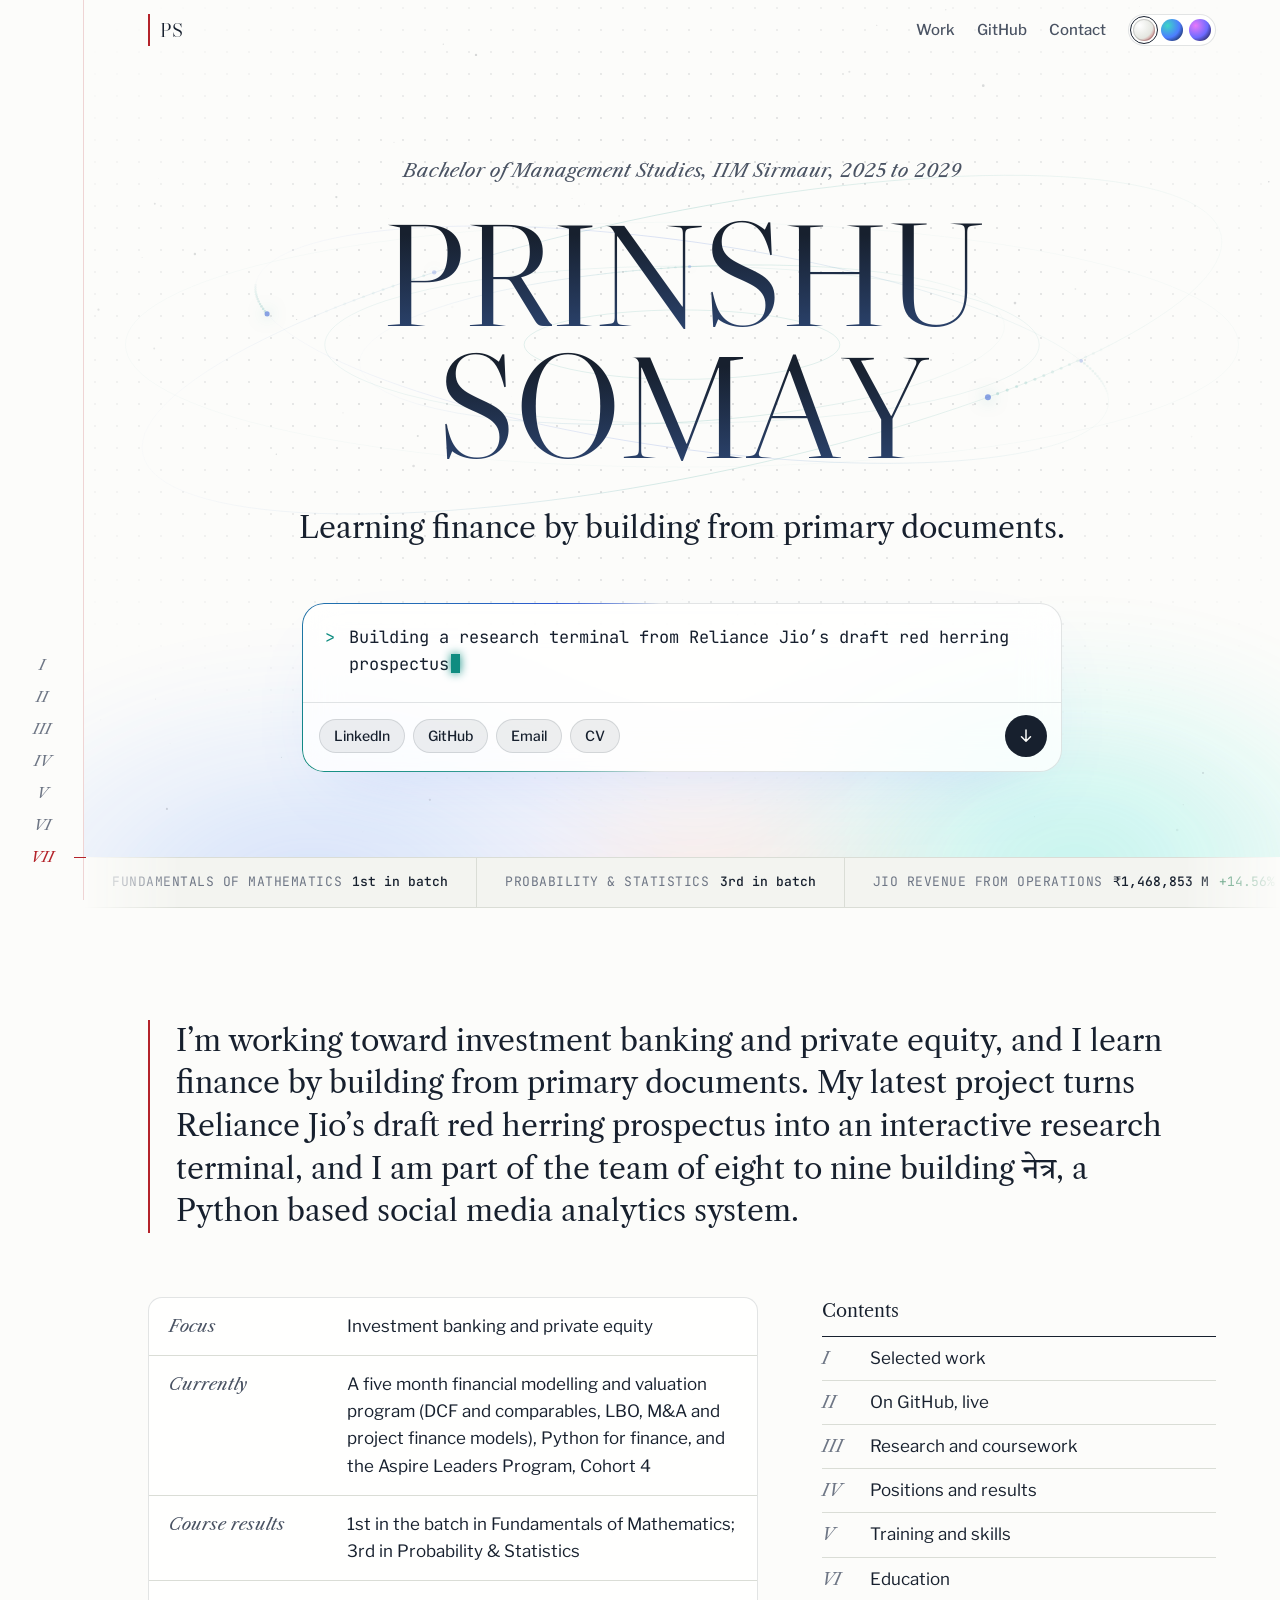
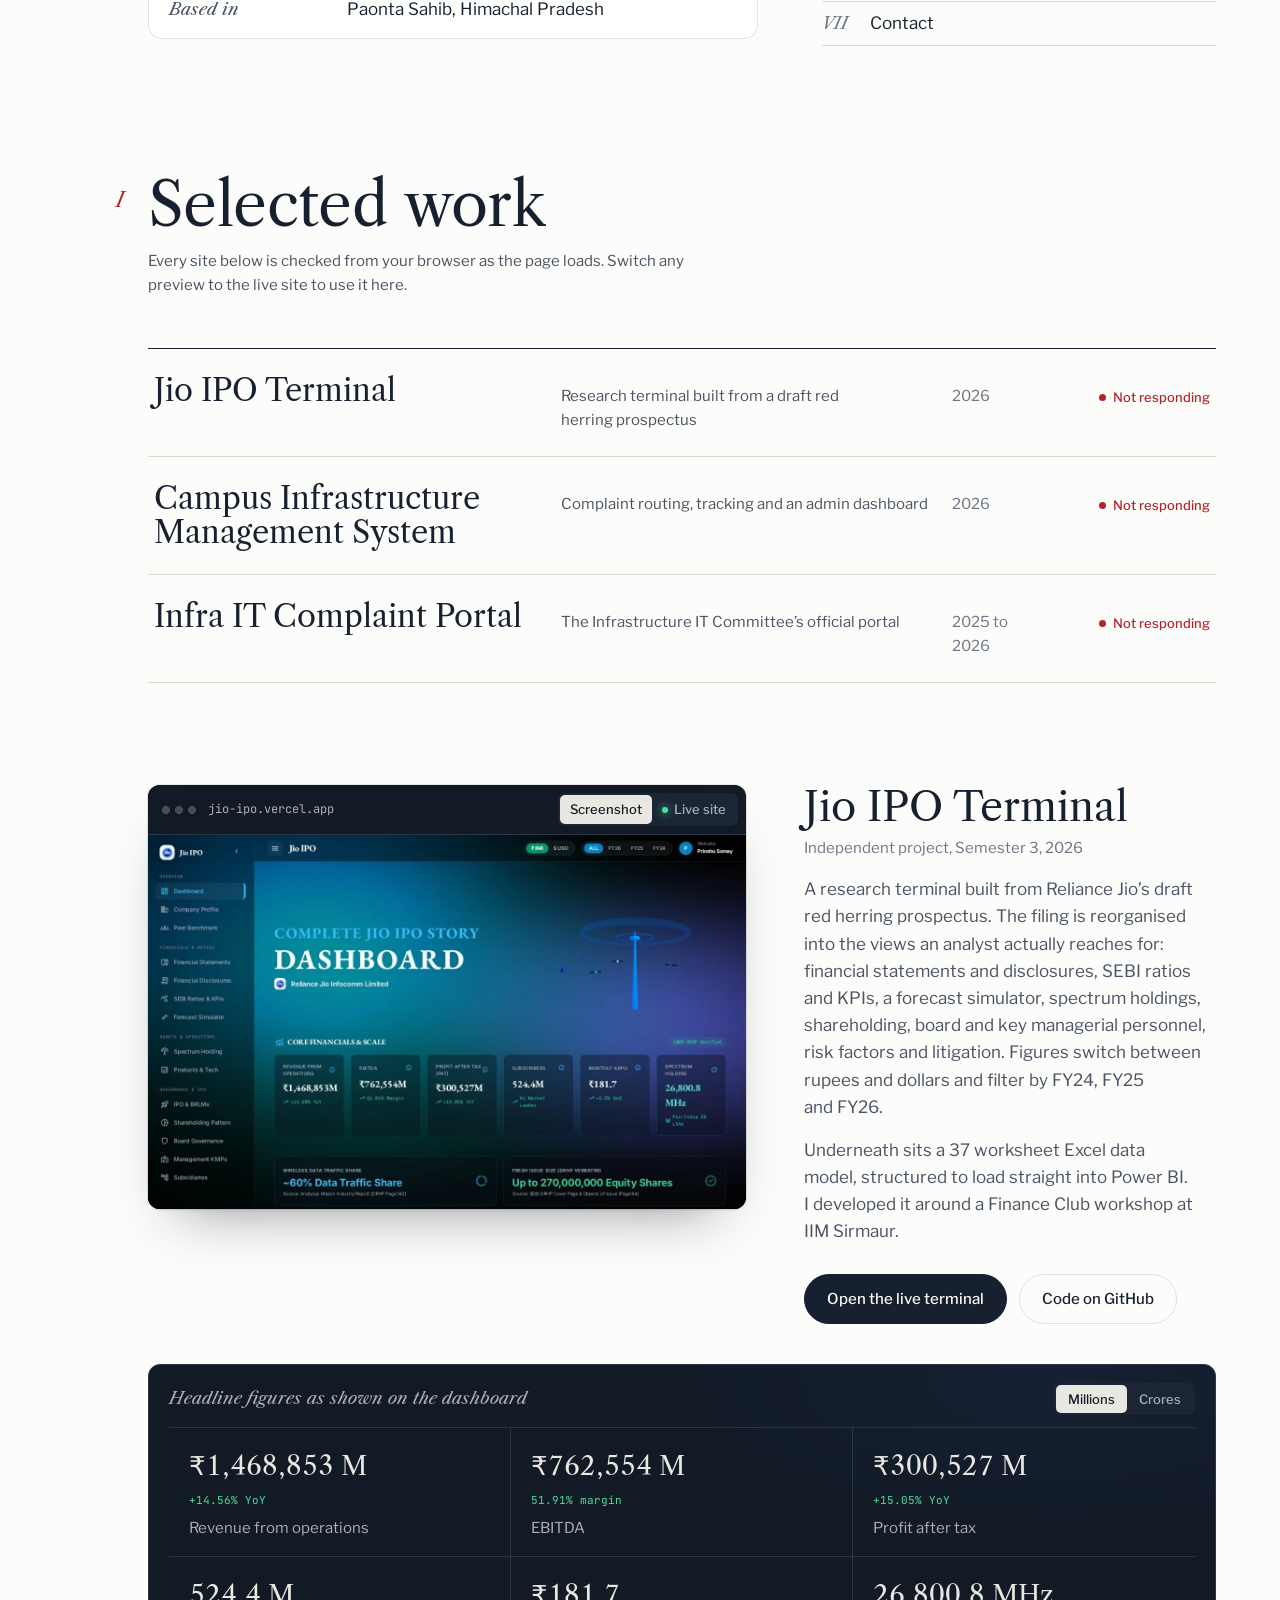
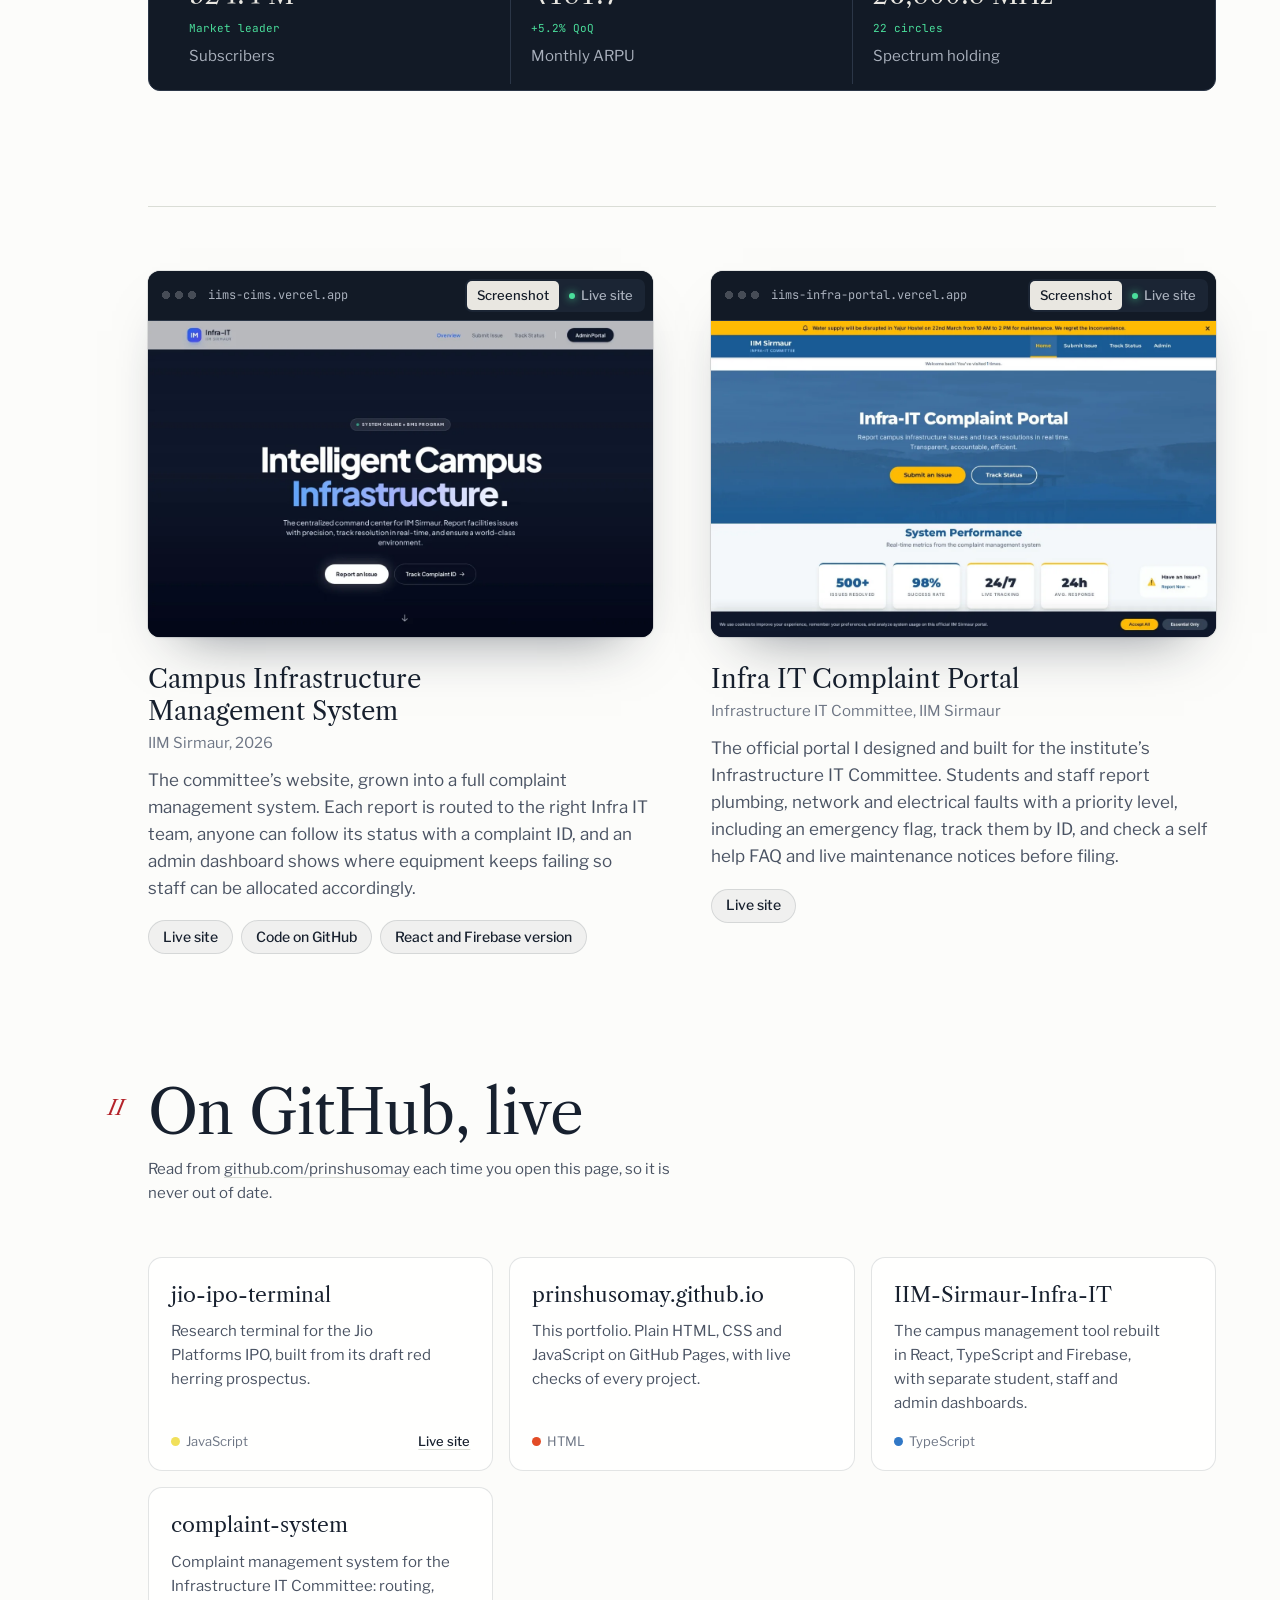
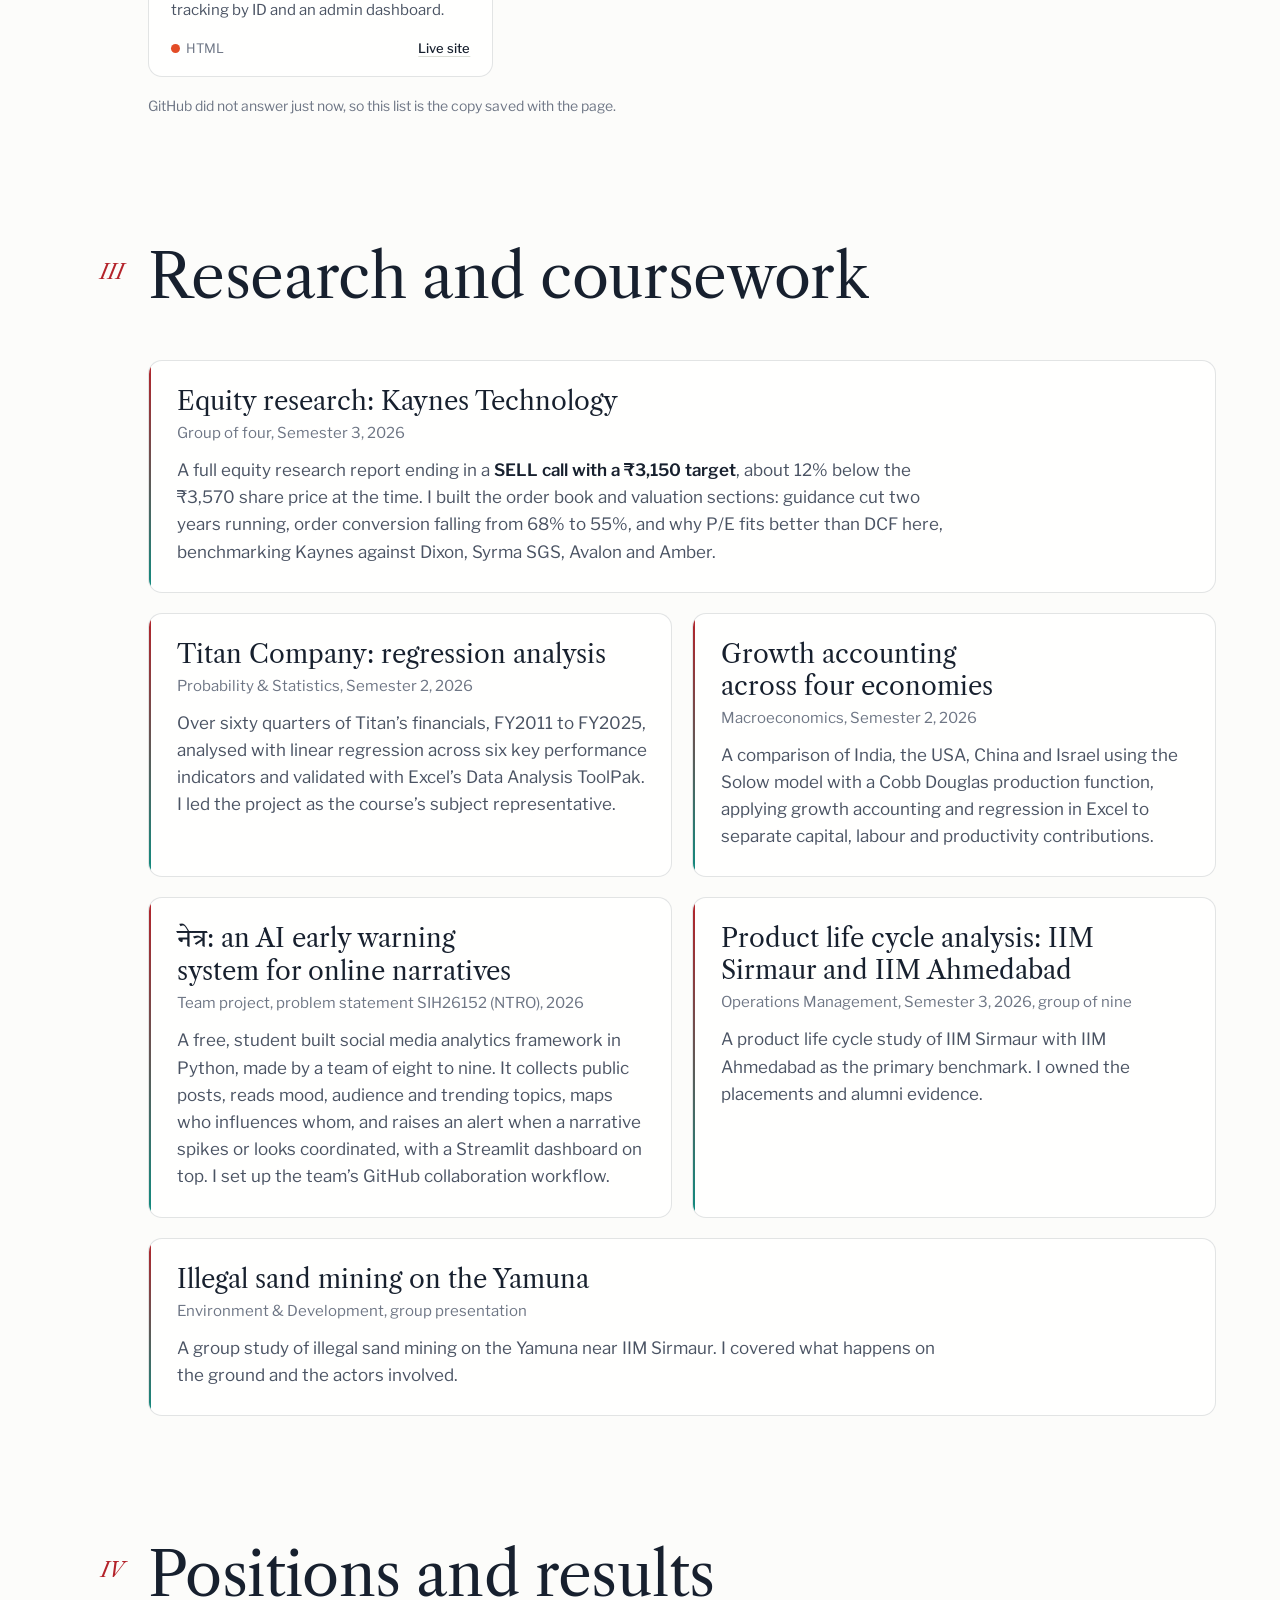
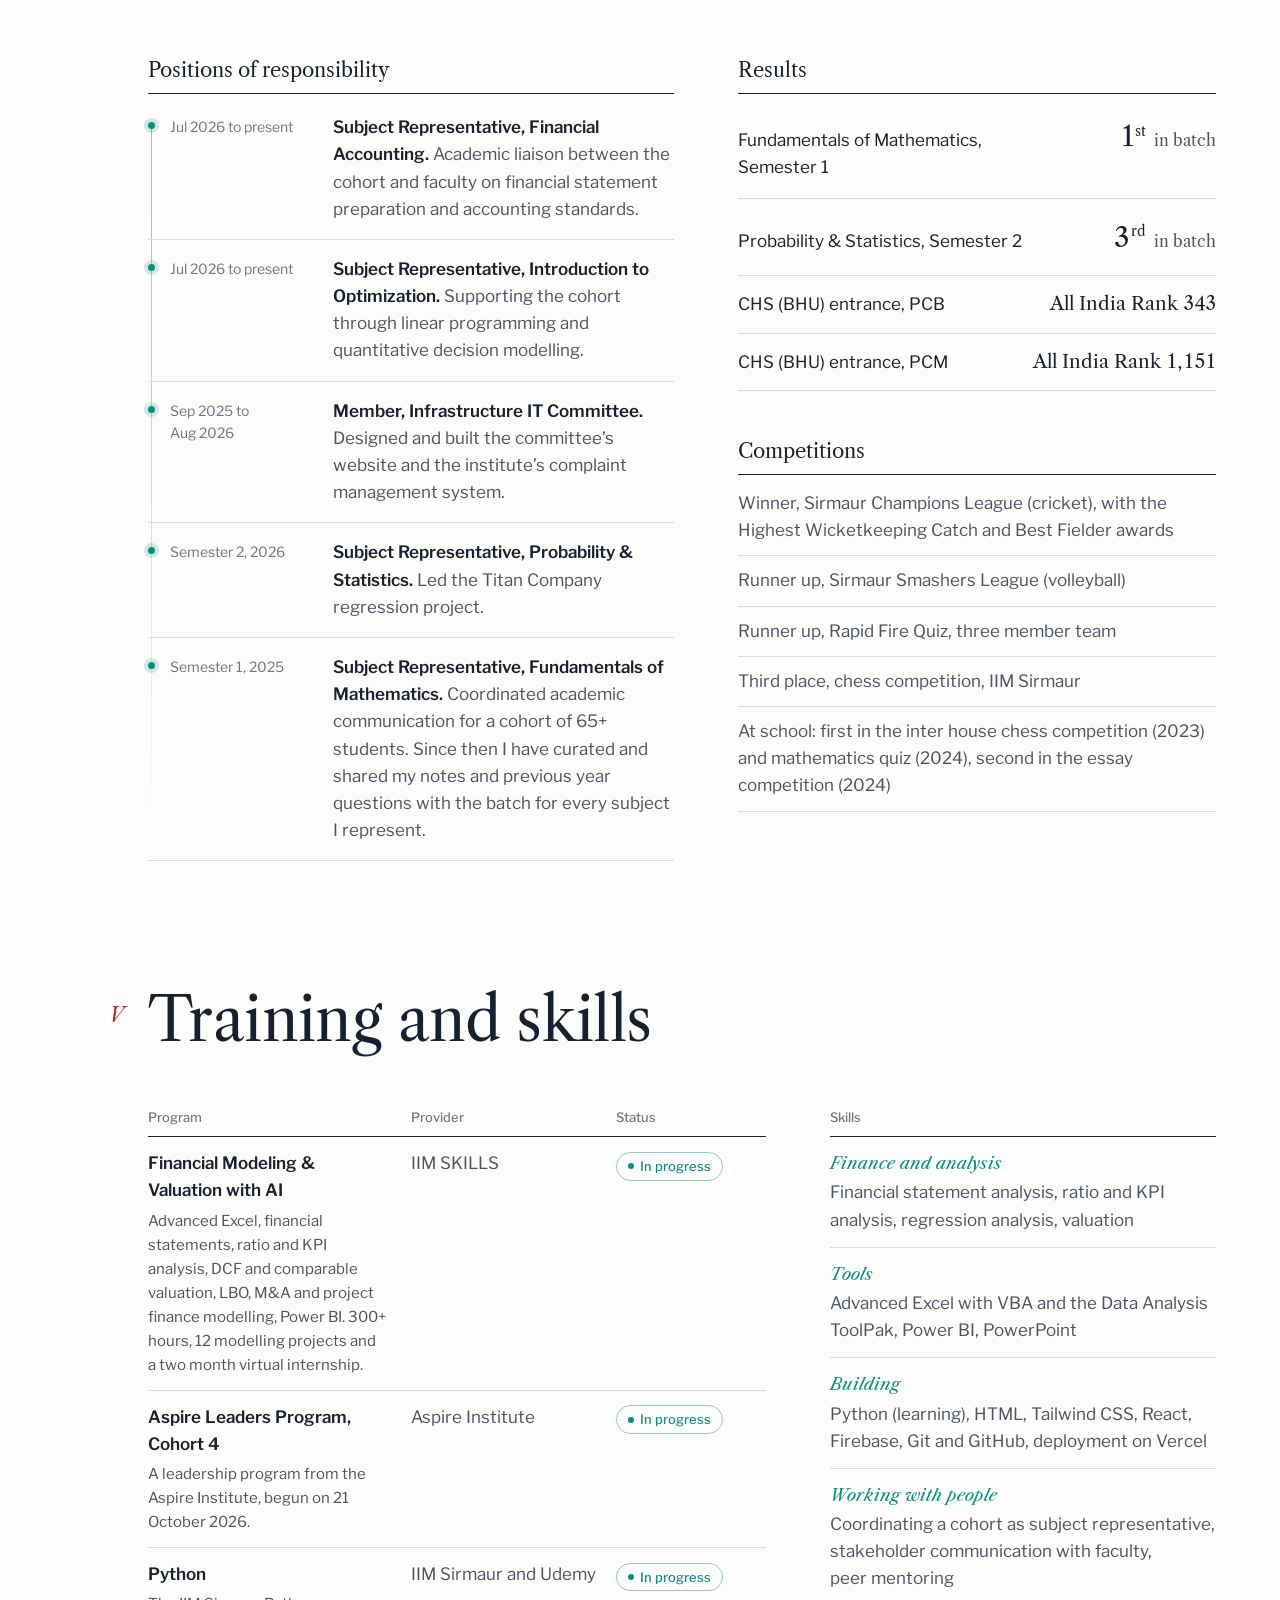
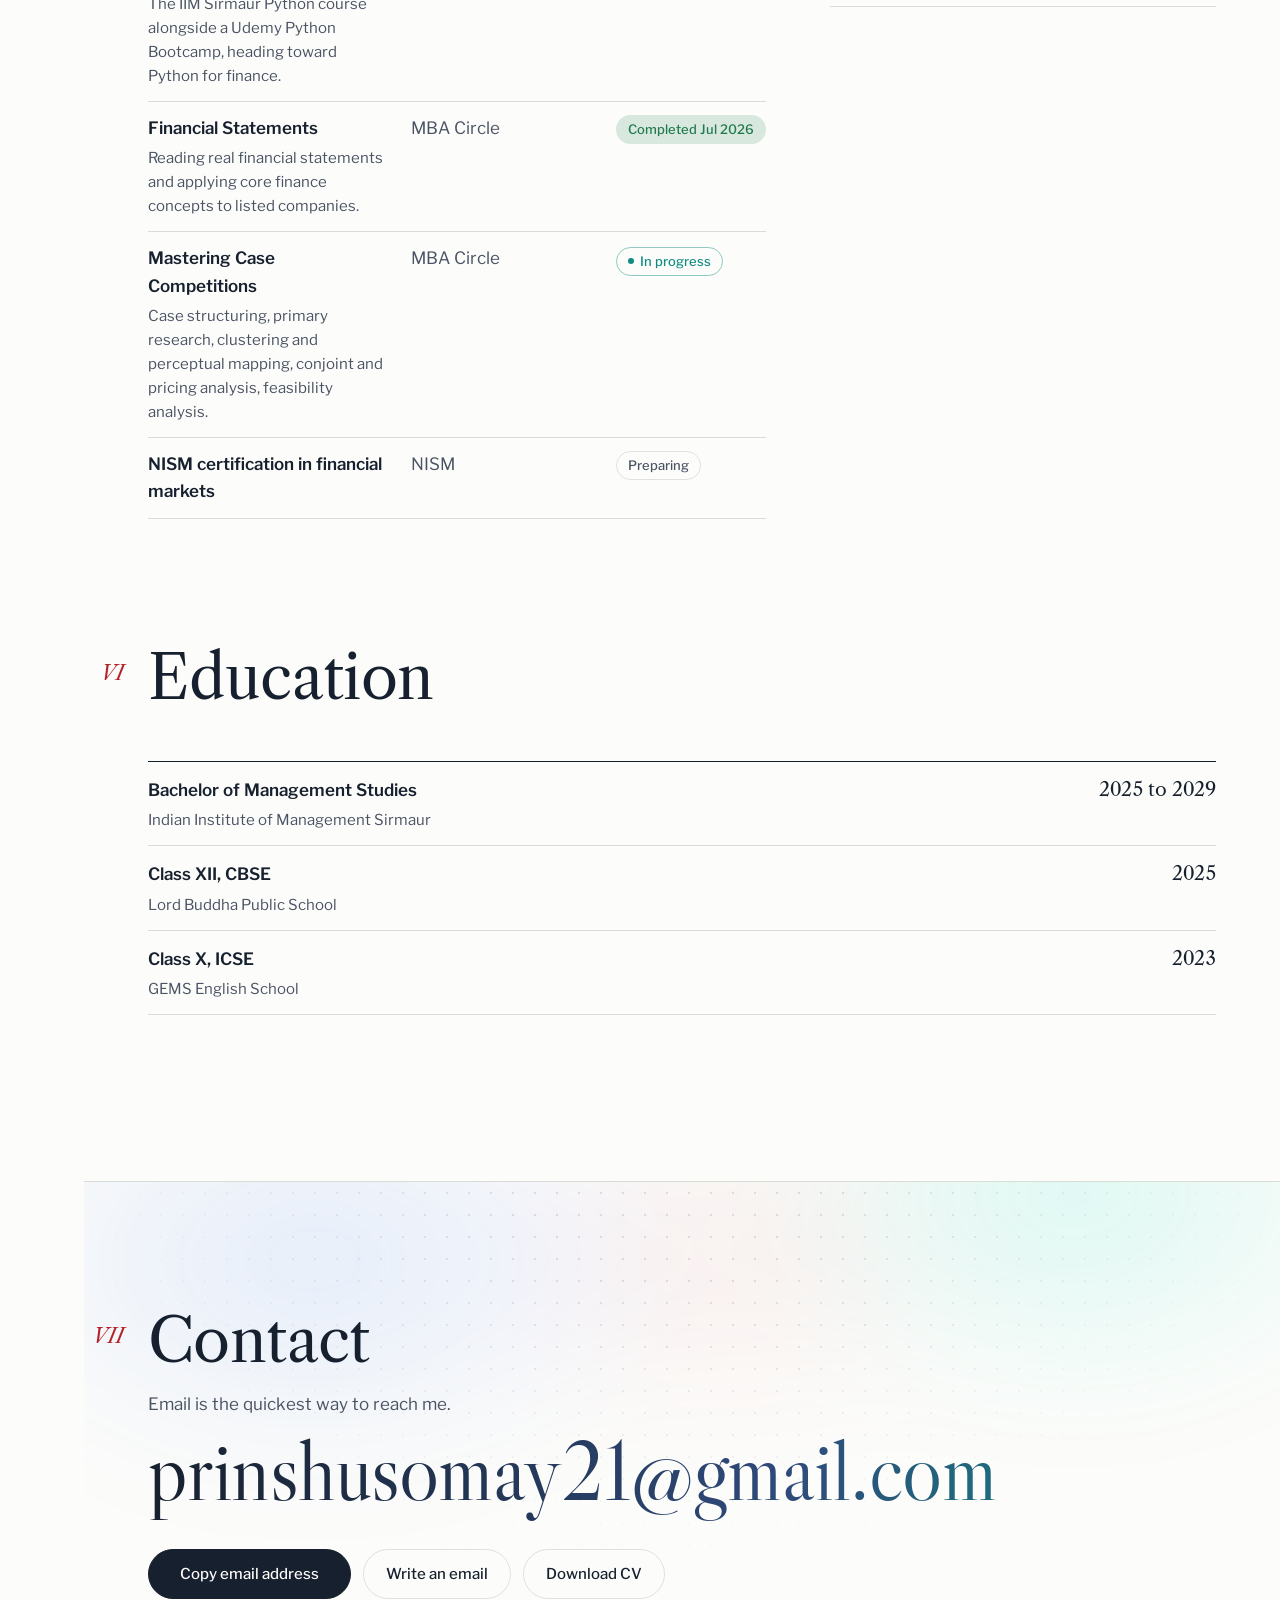
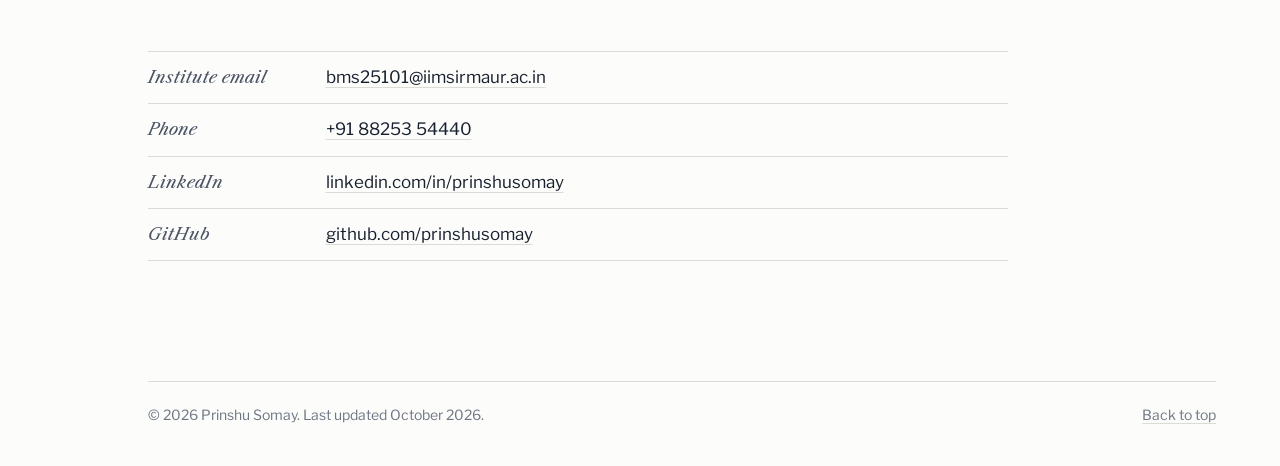
==== commit 00424d72: "Use नेत्र, drop dashes, tidy layout Co-Authored-By: Claude Opus 5.5 <noreply@anthropic.com> Claude-S" ====
--- a/index.html
+++ b/index.html
@@ -28,8 +28,8 @@
   <link rel="preload" href="assets/fonts/libre-franklin-latin-wght-normal.woff2" as="font" type="font/woff2" crossorigin>
   <link rel="preload" href="assets/fonts/jetbrains-mono-latin-400-normal.woff2" as="font" type="font/woff2" crossorigin>
   <link rel="preconnect" href="https://api.github.com" crossorigin>
-  <link rel="stylesheet" href="assets/site.css?v=4">
-  <script src="assets/site.js?v=4" defer></script>
+  <link rel="stylesheet" href="assets/site.css?v=5">
+  <script src="assets/site.js?v=5" defer></script>
 
   <script type="application/ld+json">
   {
@@ -52,7 +52,6 @@
 
   <!-- The red margin: legend, reading progress and section index -->
   <div class="margin">
-    <p class="legend" role="note"><span>This portfolio is a draft and subject to completion. Current as of October 2026.</span></p>
     <div class="margin-rule" aria-hidden="true"><span></span></div>
     <nav class="margin-index" aria-label="Sections">
       <a href="#work" data-index-link><span class="tip">Selected work</span>I</a>
@@ -98,7 +97,7 @@
           <p class="prompt-line">
             <span class="prompt-mark" aria-hidden="true">&gt;</span>
             <span class="typer" data-typer aria-hidden="true">Building a research terminal from Reliance Jio&rsquo;s draft red herring prospectus</span><span class="caret" aria-hidden="true"></span>
-            <span class="sr-only">Building a research terminal from Reliance Jio&rsquo;s draft red herring prospectus; modelling DCF, comparables, LBO and M&amp;A; 100 percentile in Fundamentals of Mathematics.</span>
+            <span class="sr-only">Building a research terminal from Reliance Jio&rsquo;s draft red herring prospectus; modelling DCF, comparables, LBO and M&amp;A; ranked 1st in the batch in Fundamentals of Mathematics.</span>
           </p>
           <div class="prompt-bar">
             <ul class="chips">
@@ -117,8 +116,8 @@
 
     <div class="ticker" role="region" aria-label="Highlights">
       <ul class="ticker-track">
-        <li><span>Fundamentals of Mathematics</span><b>100 pctl</b><em class="up">&#9650;</em></li>
-        <li><span>Probability &amp; Statistics</span><b>97.54 pctl</b><em class="up">&#9650;</em></li>
+        <li><span>Fundamentals of Mathematics</span><b>1st in batch</b></li>
+        <li><span>Probability &amp; Statistics</span><b>3rd in batch</b></li>
         <li><span>Jio revenue from operations</span><b>&#8377;1,468,853 M</b><em class="up">+14.56%</em></li>
         <li><span>Jio EBITDA margin</span><b>51.91%</b></li>
         <li><span>Jio profit after tax</span><b>&#8377;300,527 M</b><em class="up">+15.05%</em></li>
@@ -126,12 +125,12 @@
         <li><span>Titan quarters analysed</span><b>60+</b></li>
         <li><span>Modelling program</span><b>300+ hrs</b></li>
         <li><span>Live projects</span><b>3</b></li>
-        <li><span>Netra team</span><b>8 to 9 members</b></li>
+        <li><span><span class="deva" lang="hi">नेत्र</span> team</span><b>8 to 9 members</b></li>
       </ul>
     </div>
 
     <section class="cover" aria-label="At a glance">
-      <p class="statement">I&rsquo;m working toward investment banking and private equity, and I learn finance by building from primary documents. My latest project turns Reliance Jio&rsquo;s draft red herring prospectus into an interactive research terminal, and I am part of the team of eight to nine building Netra, a Python based social media analytics system.</p>
+      <p class="statement">I&rsquo;m working toward investment banking and private equity, and I learn finance by building from primary documents. My latest project turns Reliance Jio&rsquo;s draft red herring prospectus into an interactive research terminal, and I am part of the team of eight to nine building <span class="deva" lang="hi">नेत्र</span>, a Python based social media analytics system.</p>
 
       <div class="cover-grid">
         <dl class="particulars">
@@ -141,11 +140,11 @@
           </div>
           <div>
             <dt>Currently</dt>
-            <dd>A five-month financial modelling and valuation program (DCF and comparables, LBO, M&amp;A and project finance models), Python for finance, and the Aspire Leaders Program, Cohort 4</dd>
+            <dd>A five month financial modelling and valuation program (DCF and comparables, LBO, M&amp;A and project finance models), Python for finance, and the Aspire Leaders Program, Cohort 4</dd>
           </div>
           <div>
             <dt>Course results</dt>
-            <dd>100 percentile in Fundamentals of Mathematics; 97.54 percentile in Probability &amp; Statistics</dd>
+            <dd>1st in the batch in Fundamentals of Mathematics; 3rd in Probability &amp; Statistics</dd>
           </div>
           <div>
             <dt>Based in</dt>
@@ -197,9 +196,9 @@
           </li>
           <li>
             <a href="#case-portal" data-preview="assets/shots/project-d3z01.webp">
-              <span class="pi-name">Infra-IT Complaint Portal</span>
+              <span class="pi-name">Infra IT Complaint Portal</span>
               <span class="pi-what">The Infrastructure IT Committee&rsquo;s official portal</span>
-              <span class="pi-year">2025&ndash;26</span>
+              <span class="pi-year">2025 to 2026</span>
               <span class="status" data-status="https://iims-infra-portal.vercel.app/"><i aria-hidden="true"></i><span data-status-text>Checking</span></span>
             </a>
           </li>
@@ -227,7 +226,7 @@
             <h3 id="case-jio-h">Jio IPO Terminal</h3>
             <p class="meta">Independent project, Semester 3, 2026</p>
             <p>A research terminal built from Reliance Jio&rsquo;s draft red herring prospectus. The filing is reorganised into the views an analyst actually reaches for: financial statements and disclosures, SEBI ratios and KPIs, a forecast simulator, spectrum holdings, shareholding, board and key managerial personnel, risk factors and litigation. Figures switch between rupees and dollars and filter by FY24, FY25 and FY26.</p>
-            <p>Underneath sits a 37-worksheet Excel data model, structured to load straight into Power BI. I developed it around a Finance Club workshop at IIM Sirmaur.</p>
+            <p>Underneath sits a 37 worksheet Excel data model, structured to load straight into Power BI. I developed it around a Finance Club workshop at IIM Sirmaur.</p>
             <p class="actions">
               <a class="button" href="https://jio-ipo.vercel.app">Open the live terminal</a>
               <a class="button button--line" href="https://github.com/prinshusomay/jio-ipo-terminal">Code on GitHub</a>
@@ -273,7 +272,7 @@
             </div>
             <h3 id="case-campus-h">Campus Infrastructure Management System</h3>
             <p class="meta">IIM Sirmaur, 2026</p>
-            <p>The committee&rsquo;s website, grown into a full complaint management system. Each report is routed to the right Infra-IT sub-department, anyone can follow its status with a complaint ID, and an admin dashboard shows where equipment keeps failing so staff can be allocated accordingly.</p>
+            <p>The committee&rsquo;s website, grown into a full complaint management system. Each report is routed to the right Infra IT team, anyone can follow its status with a complaint ID, and an admin dashboard shows where equipment keeps failing so staff can be allocated accordingly.</p>
             <ul class="project-links">
               <li><a href="https://iims-cims.vercel.app">Live site</a></li>
               <li><a href="https://github.com/prinshusomay/complaint-system">Code on GitHub</a></li>
@@ -286,19 +285,19 @@
               <div class="frame-bar">
                 <span class="frame-dots" aria-hidden="true"></span>
                 <a class="frame-url" href="https://iims-infra-portal.vercel.app/" target="_blank" rel="noopener">iims-infra-portal.vercel.app</a>
-                <div class="frame-tabs" role="tablist" aria-label="Infra-IT Complaint Portal preview">
+                <div class="frame-tabs" role="tablist" aria-label="Infra IT Complaint Portal preview">
                   <button type="button" role="tab" data-view="shot" aria-selected="true">Screenshot</button>
                   <button type="button" role="tab" data-view="live" aria-selected="false" tabindex="-1">Live site</button>
                 </div>
               </div>
               <div class="frame-stage" data-stage>
-                <a class="frame-link" href="https://iims-infra-portal.vercel.app/" target="_blank" rel="noopener" aria-label="Open iims-infra-portal.vercel.app in a new tab"><img src="assets/shots/project-d3z01.webp" width="1280" height="800" loading="lazy" decoding="async" alt="Home page of the Infra-IT Complaint Portal for IIM Sirmaur, with a maintenance notice, buttons to submit an issue or track status, and performance figures."></a>
+                <a class="frame-link" href="https://iims-infra-portal.vercel.app/" target="_blank" rel="noopener" aria-label="Open iims-infra-portal.vercel.app in a new tab"><img src="assets/shots/project-d3z01.webp" width="1280" height="800" loading="lazy" decoding="async" alt="Home page of the Infra IT Complaint Portal for IIM Sirmaur, with a maintenance notice, buttons to submit an issue or track status, and performance figures."></a>
                 <span class="frame-loading" aria-hidden="true">Loading the live site</span>
               </div>
             </div>
-            <h3 id="case-portal-h">Infra-IT Complaint Portal</h3>
+            <h3 id="case-portal-h">Infra IT Complaint Portal</h3>
             <p class="meta">Infrastructure IT Committee, IIM Sirmaur</p>
-            <p>The official portal I designed and built for the institute&rsquo;s Infrastructure IT Committee. Students and staff report plumbing, network and electrical faults with a priority level, including an emergency flag, track them by ID, and check a self-help FAQ and live maintenance notices before filing.</p>
+            <p>The official portal I designed and built for the institute&rsquo;s Infrastructure IT Committee. Students and staff report plumbing, network and electrical faults with a priority level, including an emergency flag, track them by ID, and check a self help FAQ and live maintenance notices before filing.</p>
             <ul class="project-links">
               <li><a href="https://iims-infra-portal.vercel.app">Live site</a></li>
             </ul>
@@ -349,20 +348,25 @@
         </div>
 
         <div class="entries">
+          <article class="entry entry--lead">
+            <h3>Equity research: Kaynes Technology</h3>
+            <p class="meta">Group of four, Semester 3, 2026</p>
+            <p>A full equity research report ending in a <strong>SELL call with a &#8377;3,150 target</strong>, about 12% below the &#8377;3,570 share price at the time. I built the order book and valuation sections: guidance cut two years running, order conversion falling from 68% to 55%, and why P/E fits better than DCF here, benchmarking Kaynes against Dixon, Syrma SGS, Avalon and Amber.</p>
+          </article>
           <article class="entry">
             <h3>Titan Company: regression analysis</h3>
             <p class="meta">Probability &amp; Statistics, Semester 2, 2026</p>
-            <p>Sixty-plus quarters of Titan&rsquo;s financials, FY2011 to FY2025, analysed with linear regression across six key performance indicators and validated with Excel&rsquo;s Data Analysis ToolPak. I led the project as the course&rsquo;s subject representative.</p>
+            <p>Over sixty quarters of Titan&rsquo;s financials, FY2011 to FY2025, analysed with linear regression across six key performance indicators and validated with Excel&rsquo;s Data Analysis ToolPak. I led the project as the course&rsquo;s subject representative.</p>
           </article>
           <article class="entry">
-            <h3>Netra: an AI early warning system for online narratives</h3>
+            <h3>Growth accounting across four economies</h3>
+            <p class="meta">Macroeconomics, Semester 2, 2026</p>
+            <p>A comparison of India, the USA, China and Israel using the Solow model with a Cobb Douglas production function, applying growth accounting and regression in Excel to separate capital, labour and productivity contributions.</p>
+          </article>
+          <article class="entry">
+            <h3><span class="deva" lang="hi">नेत्र</span>: an AI early warning system for online narratives</h3>
             <p class="meta">Team project, problem statement SIH26152 (NTRO), 2026</p>
-            <p>A free, student-built social media analytics framework in Python, made by a team of eight to nine. It collects public posts, reads mood, audience and trending topics, maps who influences whom, and raises an alert when a narrative spikes or looks coordinated, with a Streamlit dashboard on top. I set up the team&rsquo;s GitHub collaboration workflow.</p>
-          </article>
-          <article class="entry">
-            <h3>Equity research: Kaynes Technology</h3>
-            <p class="meta">Finserve Recruitment 2026, group of four</p>
-            <p>A group equity research presentation on Kaynes Technology within precision engineering. I presented the order book and execution, and the valuation.</p>
+            <p>A free, student built social media analytics framework in Python, made by a team of eight to nine. It collects public posts, reads mood, audience and trending topics, maps who influences whom, and raises an alert when a narrative spikes or looks coordinated, with a Streamlit dashboard on top. I set up the team&rsquo;s GitHub collaboration workflow.</p>
           </article>
           <article class="entry">
             <h3>Product life cycle analysis: IIM Sirmaur and IIM Ahmedabad</h3>
@@ -373,11 +377,6 @@
             <h3>Illegal sand mining on the Yamuna</h3>
             <p class="meta">Environment &amp; Development, group presentation</p>
             <p>A group study of illegal sand mining on the Yamuna near IIM Sirmaur. I covered what happens on the ground and the actors involved.</p>
-          </article>
-          <article class="entry">
-            <h3>Growth accounting across four economies</h3>
-            <p class="meta">Macroeconomics, Semester 2, 2026</p>
-            <p>A comparison of India, the USA, China and Israel using the Solow model with a Cobb&ndash;Douglas production function, applying growth accounting and regression in Excel to separate capital, labour and productivity contributions.</p>
           </article>
         </div>
       </section>
@@ -418,18 +417,10 @@
 
           <div>
             <h3 class="sub">Results</h3>
-            <ul class="percentiles">
-              <li>
-                <div class="pct-head"><span>Fundamentals of Mathematics, 2025</span><strong>100 percentile</strong></div>
-                <div class="pct-bar" data-bar style="--v: 100" role="img" aria-label="100th percentile of the cohort"><span></span></div>
-              </li>
-              <li>
-                <div class="pct-head"><span>Probability &amp; Statistics, 2026</span><strong>97.54 percentile</strong></div>
-                <div class="pct-bar" data-bar style="--v: 97.54" role="img" aria-label="97.54th percentile of the cohort"><span></span></div>
-              </li>
-            </ul>
             <table class="league">
               <tbody>
+                <tr class="rank-row"><th scope="row">Fundamentals of Mathematics, Semester 1</th><td class="num"><span class="rank">1<sup>st</sup></span> in batch</td></tr>
+                <tr class="rank-row"><th scope="row">Probability &amp; Statistics, Semester 2</th><td class="num"><span class="rank">3<sup>rd</sup></span> in batch</td></tr>
                 <tr><th scope="row">CHS (BHU) entrance, PCB</th><td class="num">All India Rank 343</td></tr>
                 <tr><th scope="row">CHS (BHU) entrance, PCM</th><td class="num">All India Rank 1,151</td></tr>
               </tbody>
@@ -438,10 +429,10 @@
             <h3 class="sub">Competitions</h3>
             <ul class="plain">
               <li>Winner, Sirmaur Champions League (cricket), with the Highest Wicketkeeping Catch and Best Fielder awards</li>
-              <li>Runner-up, Sirmaur Smashers League (volleyball)</li>
-              <li>Runner-up, Rapid Fire Quiz, three-member team</li>
+              <li>Runner up, Sirmaur Smashers League (volleyball)</li>
+              <li>Runner up, Rapid Fire Quiz, three member team</li>
               <li>Third place, chess competition, IIM Sirmaur</li>
-              <li>At school: first in the inter-house chess competition (2023) and mathematics quiz (2024), second in the essay competition (2024)</li>
+              <li>At school: first in the inter house chess competition (2023) and mathematics quiz (2024), second in the essay competition (2024)</li>
             </ul>
           </div>
         </div>
@@ -461,7 +452,7 @@
             </thead>
             <tbody>
               <tr>
-                <th scope="row">Financial Modeling &amp; Valuation with AI<span class="detail">Advanced Excel, financial statements, ratio and KPI analysis, DCF and comparable valuation, LBO, M&amp;A and project finance modelling, Power BI. 300+ hours, 12 modelling projects and a two-month virtual internship.</span></th>
+                <th scope="row">Financial Modeling &amp; Valuation with AI<span class="detail">Advanced Excel, financial statements, ratio and KPI analysis, DCF and comparable valuation, LBO, M&amp;A and project finance modelling, Power BI. 300+ hours, 12 modelling projects and a two month virtual internship.</span></th>
                 <td>IIM SKILLS</td>
                 <td><span class="pill pill--progress">In progress</span></td>
               </tr>
--- a/assets/site.css
+++ b/assets/site.css
@@ -3,6 +3,7 @@
    JetBrains Mono only where the page behaves like a terminal (prompt, ticker).
    Themes: Midnight (default, the Jio terminal's teal and blue), Aurora (violet), Paper (light). */
 
+@font-face { font-family: "Tiro Devanagari"; src: url("fonts/tiro-devanagari-hindi-devanagari-400-normal.woff2") format("woff2"); font-weight: 400; font-style: normal; font-display: swap; unicode-range: U+0900-097F, U+1CD0-1CF9, U+200C-200D, U+20A8, U+20B9, U+25CC, U+A830-A839, U+A8E0-A8FF; }
 @font-face { font-family: "Caslon Display"; src: url("fonts/libre-caslon-display-latin-400-normal.woff2") format("woff2"); font-weight: 400; font-style: normal; font-display: swap; }
 @font-face { font-family: "Caslon Text"; src: url("fonts/libre-caslon-text-latin-400-normal.woff2") format("woff2"); font-weight: 400; font-style: normal; font-display: swap; }
 @font-face { font-family: "Caslon Text"; src: url("fonts/libre-caslon-text-latin-400-italic.woff2") format("woff2"); font-weight: 400; font-style: italic; font-display: swap; }
@@ -540,10 +541,17 @@
 .case--feature .figures-block { order: 5; margin-top: 28px; }
 .case--feature .actions { order: 6; }
 @media (min-width: 960px) {
-  .case--feature { display: grid; grid-template-columns: minmax(0, 1.45fr) minmax(0, 1fr); grid-template-areas: "frame body" "figs body"; grid-template-rows: auto 1fr; column-gap: clamp(36px, 4.5vw, 64px); align-items: start; }
+  .case--feature { display: grid; grid-template-columns: minmax(0, 1.45fr) minmax(0, 1fr); grid-template-areas: "frame body" "figs figs"; grid-template-rows: auto auto; column-gap: clamp(36px, 4.5vw, 64px); align-items: start; }
   .case--feature .frame { grid-area: frame; margin-bottom: 0; }
-  .case-body { display: block; grid-area: body; position: sticky; top: 96px; }
-  .case--feature .figures-block { grid-area: figs; margin-top: 32px; }
+  .case-body { display: block; grid-area: body; align-self: center; }
+  .case--feature .figures-block { grid-area: figs; margin-top: 40px; padding-bottom: 6px; }
+  .case--feature .figures tbody { display: grid; grid-template-columns: repeat(3, minmax(0, 1fr)); }
+  .case--feature .figures tr { display: flex; flex-direction: column-reverse; justify-content: flex-end; gap: 6px; padding: 18px 20px 16px; border-bottom: 1px solid var(--console-rule); }
+  .case--feature .figures tr:not(:nth-child(3n)) { border-right: 1px solid var(--console-rule); }
+  .case--feature .figures tr:nth-child(n+4) { border-bottom: 0; }
+  .case--feature .figures th, .case--feature .figures td { padding: 0; border: 0; text-align: left; }
+  .case--feature .figures td > span { font-size: 1.625rem; }
+  .case--feature .figures td small { margin-top: 4px; }
 }
 .case-body h3 { font-size: clamp(1.875rem, 3.2vw, 2.625rem); line-height: 1.05; }
 .case-body > p:not(.meta):not(.actions) { margin-top: 16px; max-width: var(--measure); color: var(--ink-2); }
@@ -627,7 +635,7 @@
 
 .timeline { list-style: none; margin: 0; padding: 0; position: relative; }
 .timeline::before { content: ""; position: absolute; left: 3px; top: 26px; bottom: 26px; width: 1px; background: linear-gradient(var(--accent), transparent); opacity: .5; }
-.timeline li { position: relative; display: grid; grid-template-columns: 10.5em 1fr; gap: 18px; padding: 16px 0 16px 22px; border-bottom: 1px solid var(--rule); }
+.timeline li { position: relative; display: grid; grid-template-columns: 8.5em 1fr; gap: 18px; padding: 16px 0 16px 22px; border-bottom: 1px solid var(--rule); }
 .timeline li::before { content: ""; position: absolute; left: 0; top: 24px; width: 7px; height: 7px; border-radius: 50%; background: var(--accent); box-shadow: 0 0 0 4px color-mix(in srgb, var(--accent) 18%, transparent); }
 .timeline .when { font-size: 0.875rem; color: var(--ink-3); padding-top: 2px; }
 .timeline strong { font-weight: 600; }
@@ -689,7 +697,7 @@
 /* ---------------------------------------------------------------------------
    Education
 --------------------------------------------------------------------------- */
-.education { max-width: 760px; }
+.education { width: 100%; }
 .education tr:first-child th, .education tr:first-child td { border-top: 1px solid var(--rule-strong); }
 .education th { font-weight: 600; }
 
@@ -751,3 +759,18 @@
 .frame-link:focus-visible { outline: 2px solid var(--accent); outline-offset: -4px; }
 a.frame-url { color: inherit; text-decoration: none; }
 a.frame-url:hover { text-decoration: underline; text-underline-offset: 3px; }
+
+/* Devanagari, for नेत्र */
+.deva { font-family: "Tiro Devanagari", "Noto Serif Devanagari", serif; font-style: normal; letter-spacing: 0; }
+
+/* Batch ranks */
+.league .rank-row td.num { white-space: nowrap; color: var(--ink-2); font-size: 1rem; }
+.rank { font-family: var(--serif); font-size: 1.75rem; color: var(--ink); margin-right: 4px; font-variant-numeric: lining-nums; }
+.rank sup { font-size: .5em; vertical-align: super; margin-left: 1px; }
+.league .rank-row th, .league .rank-row td { padding: 16px 0; }
+
+/* Lead research entry spans the row */
+@media (min-width: 820px) { .entry--lead { grid-column: 1 / -1; } }
+.entry strong { color: var(--ink); font-weight: 600; }
+.league { margin-bottom: 48px; }
+@media (min-width: 820px) { .entry--lead ~ .entry:last-child:nth-child(even) { grid-column: 1 / -1; } }
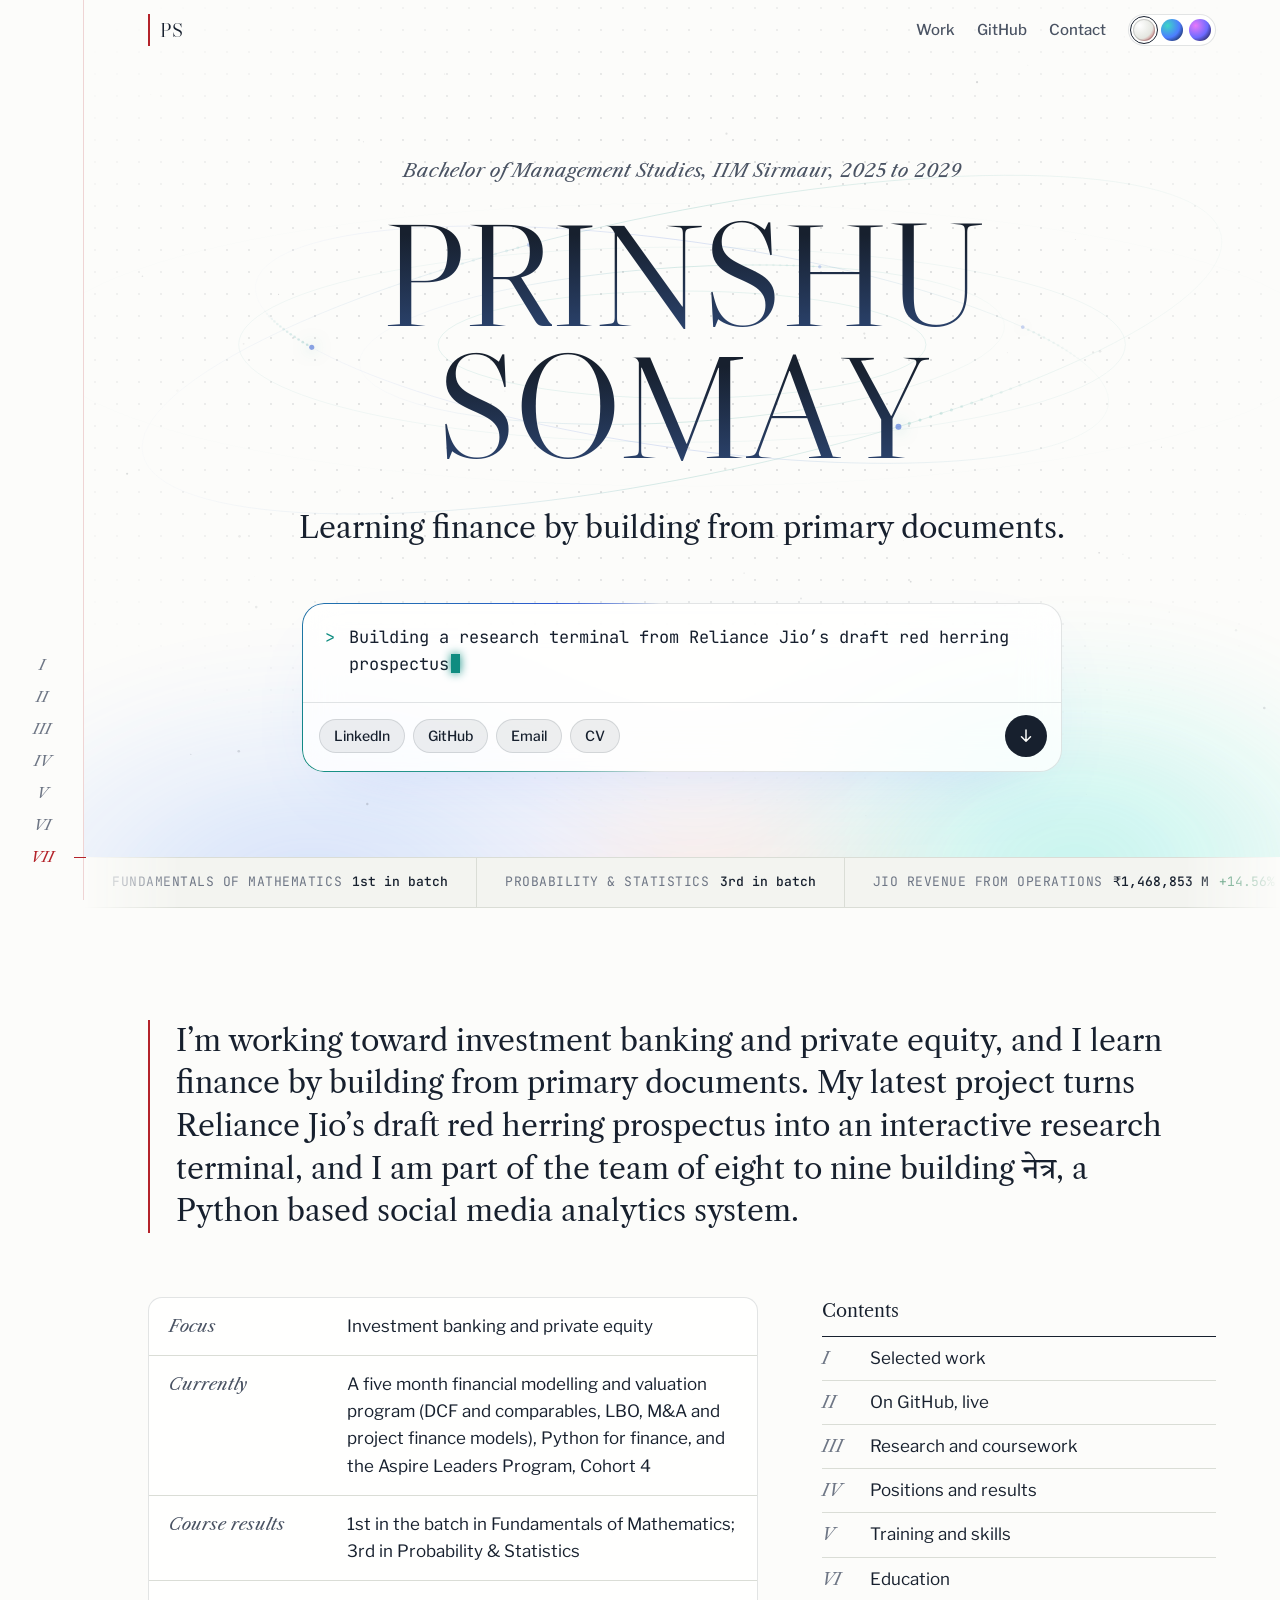
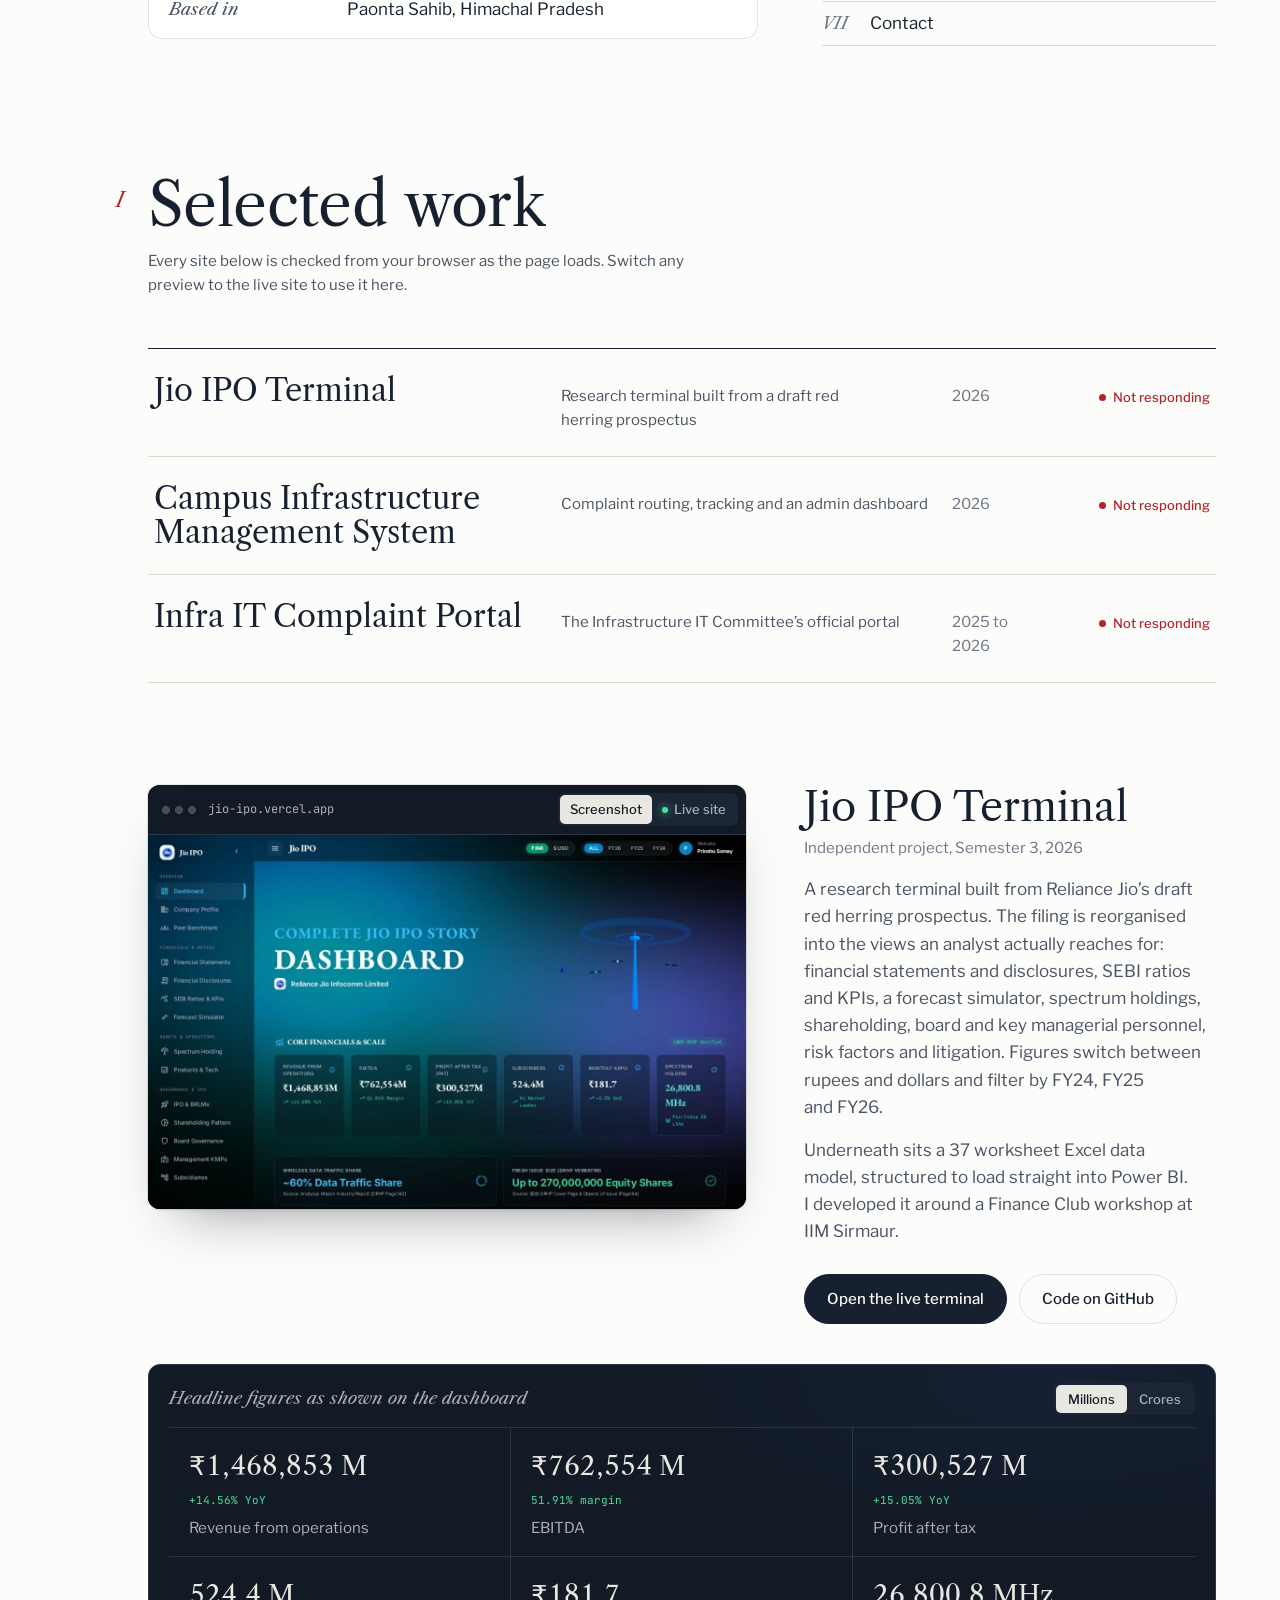
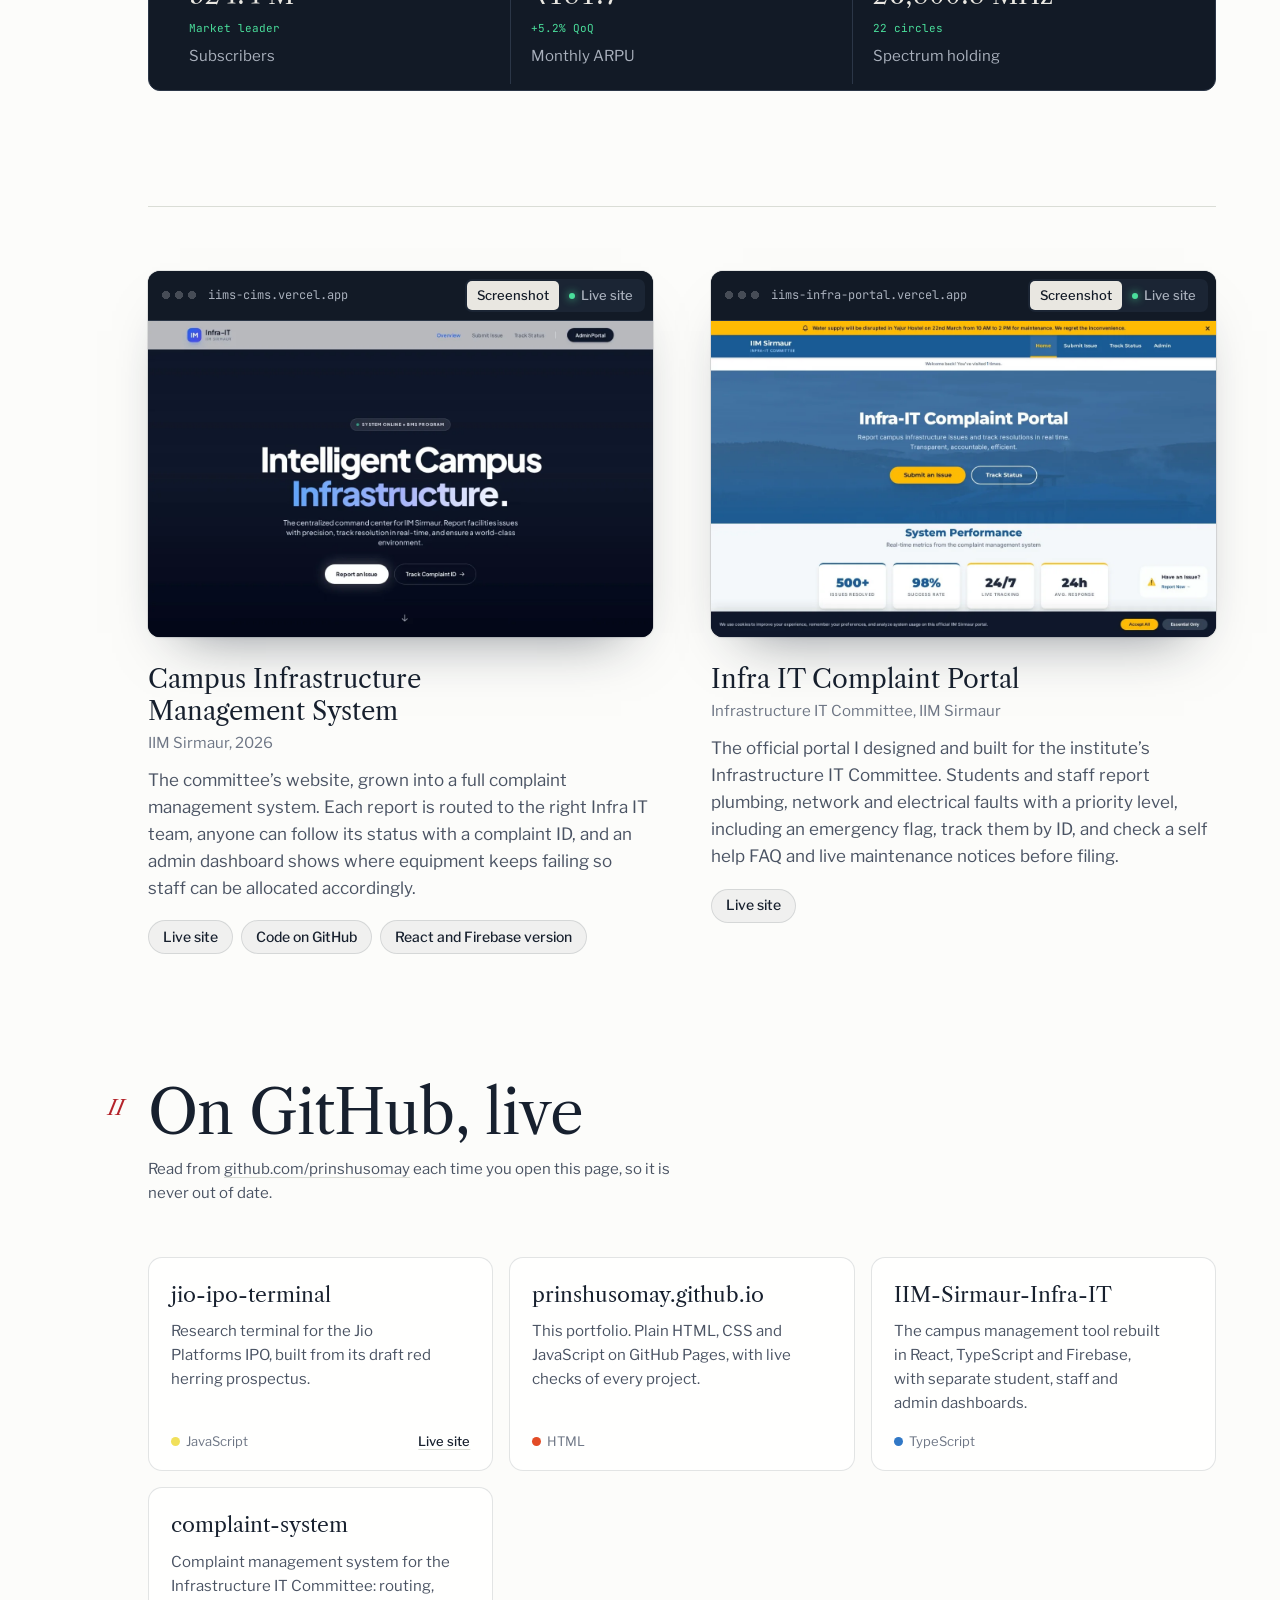
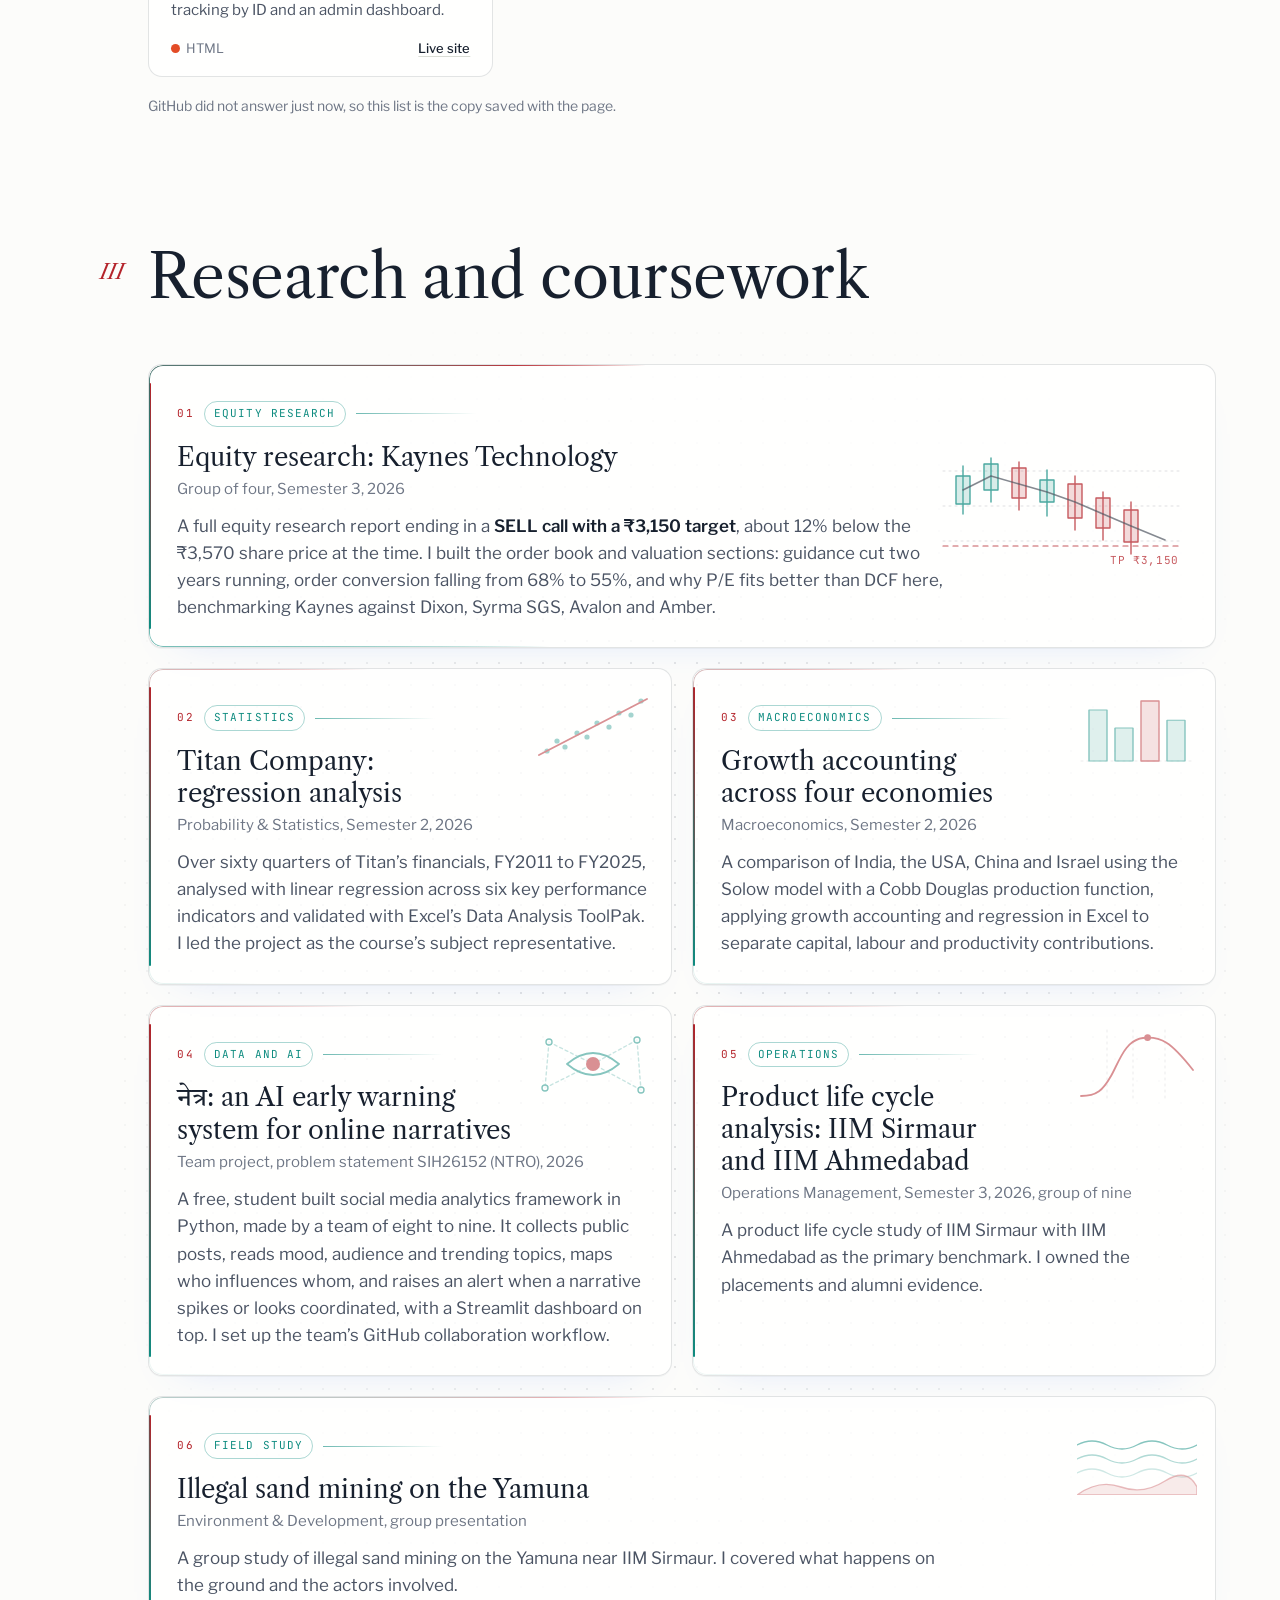
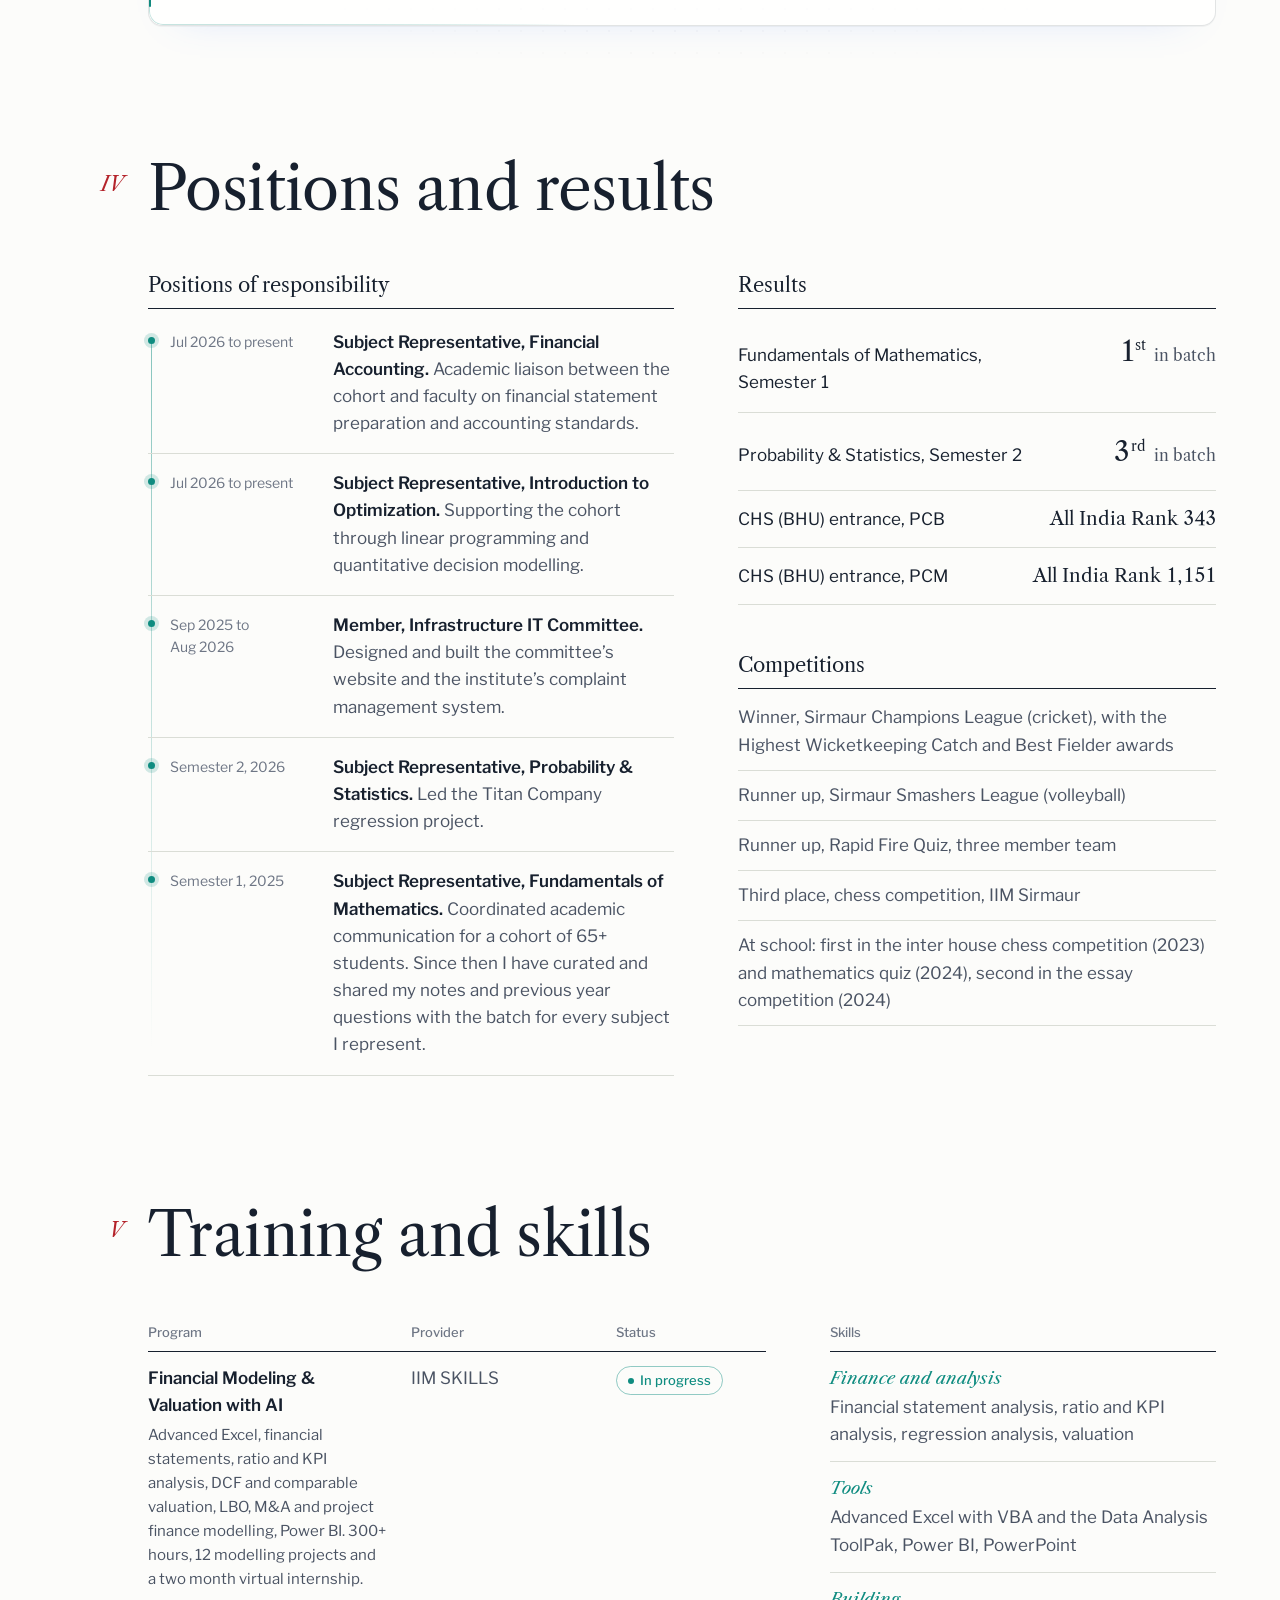
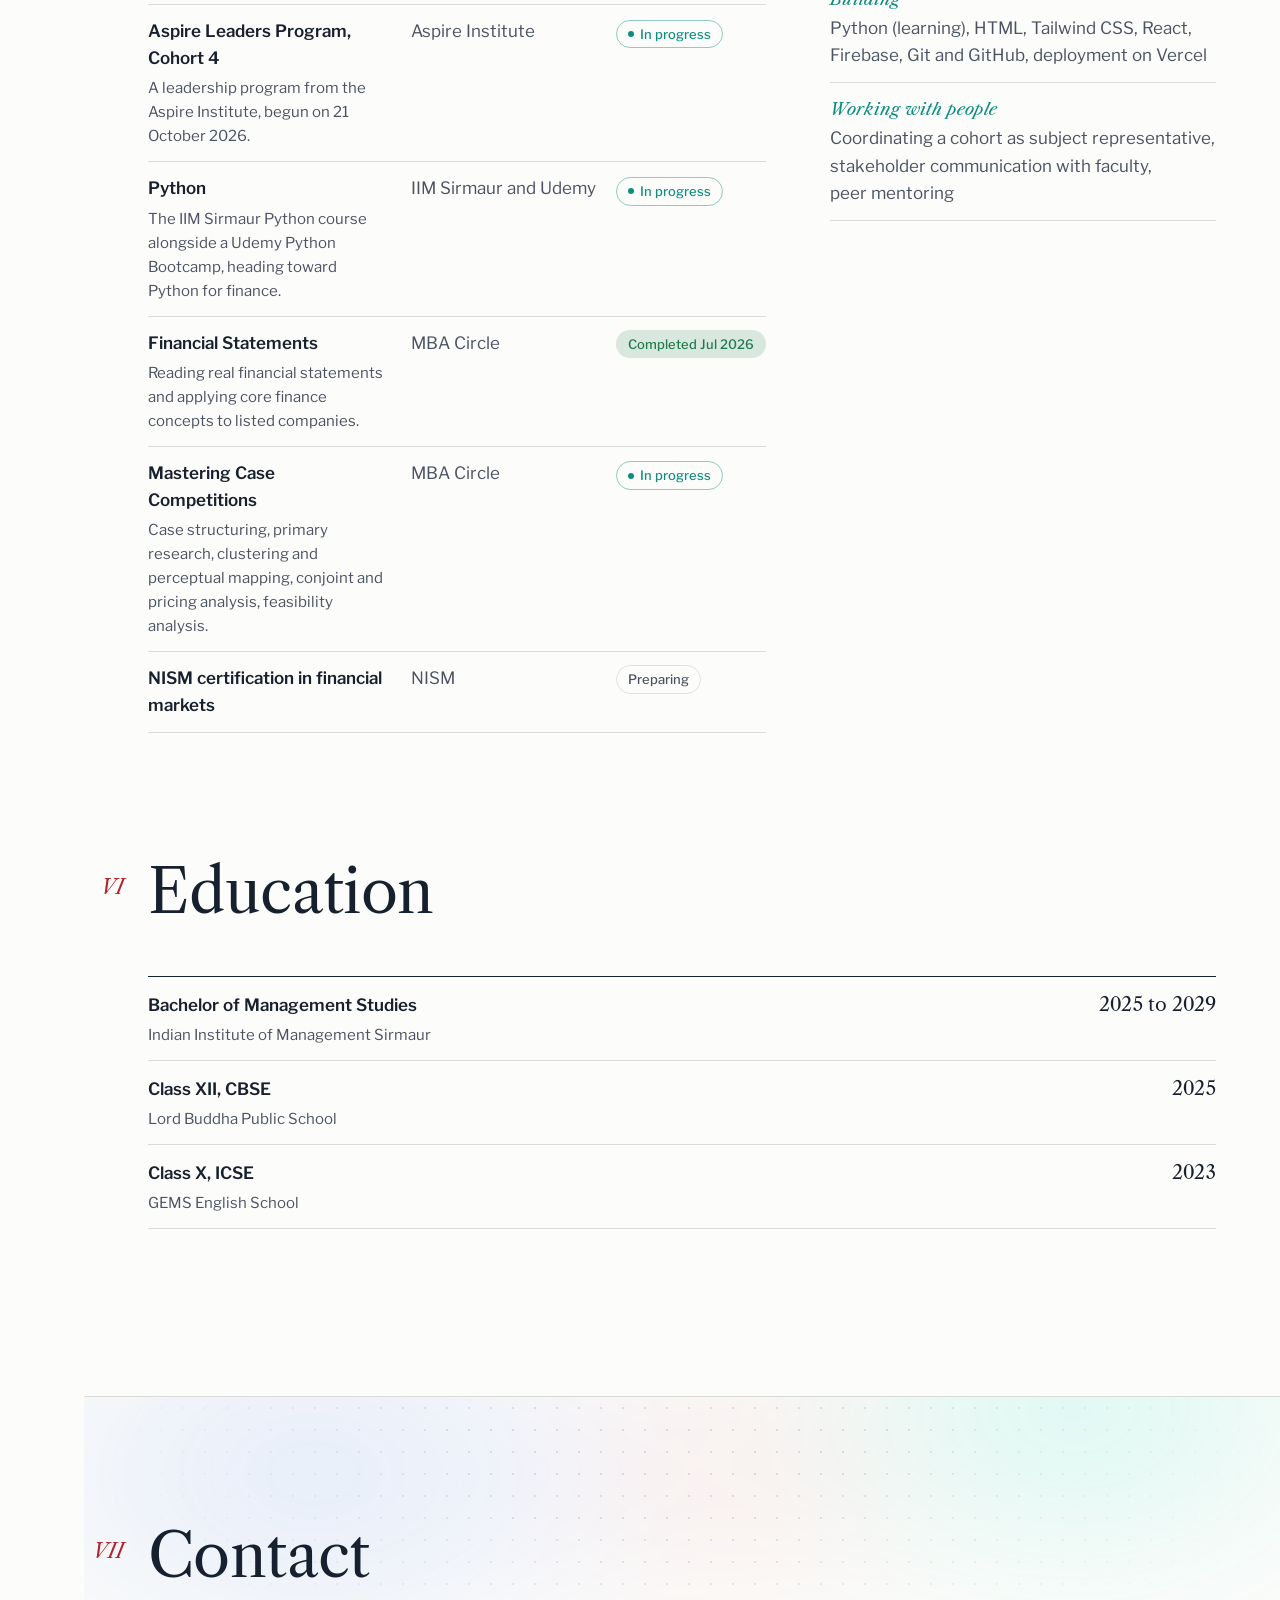
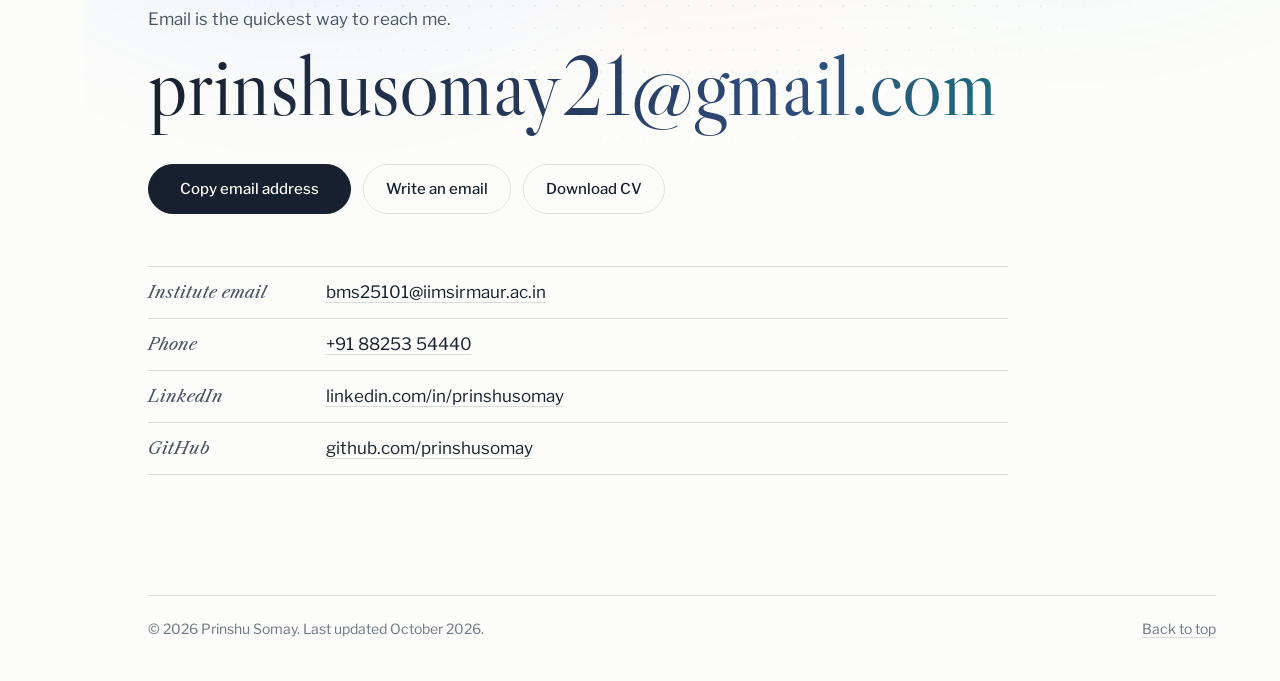
==== commit 4f422e75: "Animated motifs, rings and blueprint field for research cards Co-Authored-By: Claude Opus 5.5 <norep" ====
--- a/index.html
+++ b/index.html
@@ -28,8 +28,8 @@
   <link rel="preload" href="assets/fonts/libre-franklin-latin-wght-normal.woff2" as="font" type="font/woff2" crossorigin>
   <link rel="preload" href="assets/fonts/jetbrains-mono-latin-400-normal.woff2" as="font" type="font/woff2" crossorigin>
   <link rel="preconnect" href="https://api.github.com" crossorigin>
-  <link rel="stylesheet" href="assets/site.css?v=5">
-  <script src="assets/site.js?v=5" defer></script>
+  <link rel="stylesheet" href="assets/site.css?v=6">
+  <script src="assets/site.js?v=6" defer></script>
 
   <script type="application/ld+json">
   {
@@ -349,31 +349,85 @@
 
         <div class="entries">
           <article class="entry entry--lead">
+            <span class="entry-ring" aria-hidden="true"></span>
+            <svg class="motif motif--candles" viewBox="0 0 240 140" aria-hidden="true" focusable="false">
+              <g class="m-grid"><line x1="0" y1="35" x2="240" y2="35"/><line x1="0" y1="70" x2="240" y2="70"/><line x1="0" y1="105" x2="240" y2="105"/></g>
+              <g class="m-candles">
+                <g style="--i:0"><line x1="20" y1="30" x2="20" y2="78"/><rect x="13" y="40" width="14" height="28"/></g>
+                <g style="--i:1"><line x1="48" y1="22" x2="48" y2="66"/><rect x="41" y="28" width="14" height="26"/></g>
+                <g style="--i:2" class="dn"><line x1="76" y1="26" x2="76" y2="74"/><rect x="69" y="32" width="14" height="30"/></g>
+                <g style="--i:3"><line x1="104" y1="34" x2="104" y2="80"/><rect x="97" y="44" width="14" height="22"/></g>
+                <g style="--i:4" class="dn"><line x1="132" y1="40" x2="132" y2="94"/><rect x="125" y="48" width="14" height="34"/></g>
+                <g style="--i:5" class="dn"><line x1="160" y1="56" x2="160" y2="104"/><rect x="153" y="62" width="14" height="30"/></g>
+                <g style="--i:6" class="dn"><line x1="188" y1="66" x2="188" y2="118"/><rect x="181" y="74" width="14" height="32"/></g>
+              </g>
+              <path class="m-trend" pathLength="1" d="M20 54 L48 40 L76 48 L104 56 L132 66 L160 78 L188 90 L222 104"/>
+              <line class="m-target" x1="0" y1="110" x2="240" y2="110"/>
+              <text class="m-label" x="236" y="128" text-anchor="end">TP &#8377;3,150</text>
+            </svg>
+            <p class="entry-eyebrow" aria-hidden="true"><span class="entry-no">01</span><span class="entry-tag">Equity research</span></p>
             <h3>Equity research: Kaynes Technology</h3>
             <p class="meta">Group of four, Semester 3, 2026</p>
             <p>A full equity research report ending in a <strong>SELL call with a &#8377;3,150 target</strong>, about 12% below the &#8377;3,570 share price at the time. I built the order book and valuation sections: guidance cut two years running, order conversion falling from 68% to 55%, and why P/E fits better than DCF here, benchmarking Kaynes against Dixon, Syrma SGS, Avalon and Amber.</p>
           </article>
           <article class="entry">
+            <span class="entry-ring" aria-hidden="true"></span>
+            <svg class="motif" viewBox="0 0 120 80" aria-hidden="true" focusable="false">
+              <g class="m-dots"><circle style="--i:0" cx="14" cy="64" r="2.6"/><circle style="--i:1" cx="24" cy="54" r="2.6"/><circle style="--i:2" cx="32" cy="60" r="2.6"/><circle style="--i:3" cx="44" cy="46" r="2.6"/><circle style="--i:4" cx="54" cy="50" r="2.6"/><circle style="--i:5" cx="64" cy="36" r="2.6"/><circle style="--i:6" cx="76" cy="40" r="2.6"/><circle style="--i:7" cx="86" cy="26" r="2.6"/><circle style="--i:8" cx="98" cy="28" r="2.6"/><circle style="--i:9" cx="108" cy="14" r="2.6"/></g>
+              <path class="m-line" pathLength="1" d="M6 68 L114 12"/>
+            </svg>
+            <p class="entry-eyebrow" aria-hidden="true"><span class="entry-no">02</span><span class="entry-tag">Statistics</span></p>
             <h3>Titan Company: regression analysis</h3>
             <p class="meta">Probability &amp; Statistics, Semester 2, 2026</p>
             <p>Over sixty quarters of Titan&rsquo;s financials, FY2011 to FY2025, analysed with linear regression across six key performance indicators and validated with Excel&rsquo;s Data Analysis ToolPak. I led the project as the course&rsquo;s subject representative.</p>
           </article>
           <article class="entry">
+            <span class="entry-ring" aria-hidden="true"></span>
+            <svg class="motif" viewBox="0 0 120 80" aria-hidden="true" focusable="false">
+              <line class="m-base" x1="4" y1="74" x2="116" y2="74"/>
+              <g class="m-bars"><rect style="--i:0;--h:.85" x="12" y="14" width="18" height="60"/><rect style="--i:1;--h:.55" x="38" y="14" width="18" height="60"/><rect style="--i:2;--h:1" x="64" y="14" width="18" height="60"/><rect style="--i:3;--h:.68" x="90" y="14" width="18" height="60"/></g>
+            </svg>
+            <p class="entry-eyebrow" aria-hidden="true"><span class="entry-no">03</span><span class="entry-tag">Macroeconomics</span></p>
             <h3>Growth accounting across four economies</h3>
             <p class="meta">Macroeconomics, Semester 2, 2026</p>
             <p>A comparison of India, the USA, China and Israel using the Solow model with a Cobb Douglas production function, applying growth accounting and regression in Excel to separate capital, labour and productivity contributions.</p>
           </article>
           <article class="entry">
+            <span class="entry-ring" aria-hidden="true"></span>
+            <svg class="motif" viewBox="0 0 120 80" aria-hidden="true" focusable="false">
+              <g class="m-net"><line x1="16" y1="18" x2="60" y2="40"/><line x1="104" y1="16" x2="60" y2="40"/><line x1="12" y1="64" x2="60" y2="40"/><line x1="108" y1="66" x2="60" y2="40"/><line x1="16" y1="18" x2="12" y2="64"/><line x1="104" y1="16" x2="108" y2="66"/></g>
+              <g class="m-nodes"><circle style="--i:0" cx="16" cy="18" r="3"/><circle style="--i:1" cx="104" cy="16" r="3"/><circle style="--i:2" cx="12" cy="64" r="3"/><circle style="--i:3" cx="108" cy="66" r="3"/></g>
+              <path class="m-eye" pathLength="1" d="M34 40 Q60 18 86 40 Q60 62 34 40 Z"/>
+              <circle class="m-pupil" cx="60" cy="40" r="7"/>
+            </svg>
+            <p class="entry-eyebrow" aria-hidden="true"><span class="entry-no">04</span><span class="entry-tag">Data and AI</span></p>
             <h3><span class="deva" lang="hi">नेत्र</span>: an AI early warning system for online narratives</h3>
             <p class="meta">Team project, problem statement SIH26152 (NTRO), 2026</p>
             <p>A free, student built social media analytics framework in Python, made by a team of eight to nine. It collects public posts, reads mood, audience and trending topics, maps who influences whom, and raises an alert when a narrative spikes or looks coordinated, with a Streamlit dashboard on top. I set up the team&rsquo;s GitHub collaboration workflow.</p>
           </article>
           <article class="entry">
+            <span class="entry-ring" aria-hidden="true"></span>
+            <svg class="motif" viewBox="0 0 120 80" aria-hidden="true" focusable="false">
+              <g class="m-grid"><line x1="30" y1="6" x2="30" y2="74"/><line x1="56" y1="6" x2="56" y2="74"/><line x1="88" y1="6" x2="88" y2="74"/></g>
+              <path class="m-line" id="plc-curve" pathLength="1" d="M4 72 C 20 72, 26 66, 34 52 S 48 16, 66 14 S 94 18, 116 46"/>
+              <circle class="m-runner" r="3.4"/>
+            </svg>
+            <p class="entry-eyebrow" aria-hidden="true"><span class="entry-no">05</span><span class="entry-tag">Operations</span></p>
             <h3>Product life cycle analysis: IIM Sirmaur and IIM Ahmedabad</h3>
             <p class="meta">Operations Management, Semester 3, 2026, group of nine</p>
             <p>A product life cycle study of IIM Sirmaur with IIM Ahmedabad as the primary benchmark. I owned the placements and alumni evidence.</p>
           </article>
           <article class="entry">
+            <span class="entry-ring" aria-hidden="true"></span>
+            <svg class="motif" viewBox="0 0 120 80" aria-hidden="true" focusable="false">
+              <g class="m-waves">
+                <path style="--i:0" d="M-60 30 q15 -8 30 0 t30 0 t30 0 t30 0 t30 0 t30 0 t30 0 t30 0"/>
+                <path style="--i:1" d="M-60 44 q15 -8 30 0 t30 0 t30 0 t30 0 t30 0 t30 0 t30 0 t30 0"/>
+                <path style="--i:2" d="M-60 58 q15 -8 30 0 t30 0 t30 0 t30 0 t30 0 t30 0 t30 0 t30 0"/>
+              </g>
+              <path class="m-dune" d="M0 80 Q22 64 44 72 T88 66 T120 72 V80 Z"/>
+            </svg>
+            <p class="entry-eyebrow" aria-hidden="true"><span class="entry-no">06</span><span class="entry-tag">Field study</span></p>
             <h3>Illegal sand mining on the Yamuna</h3>
             <p class="meta">Environment &amp; Development, group presentation</p>
             <p>A group study of illegal sand mining on the Yamuna near IIM Sirmaur. I covered what happens on the ground and the actors involved.</p>
--- a/assets/site.css
+++ b/assets/site.css
@@ -624,7 +624,7 @@
 .entries { display: grid; gap: 20px; }
 @media (min-width: 820px) { .entries { grid-template-columns: 1fr 1fr; } }
 .entry { position: relative; border: 1px solid var(--card-border); border-radius: 14px; background: var(--card); padding: 24px 24px 26px 28px; overflow: hidden; }
-.entry::before { content: ""; position: absolute; left: 0; top: 0; bottom: 0; width: 2px; background: linear-gradient(var(--herring), var(--accent)); }
+.entry::before { content: ""; position: absolute; left: 0; top: 18px; bottom: 18px; width: 2px; border-radius: 2px; background: linear-gradient(var(--herring), var(--accent)); transform-origin: top; transform: scaleY(var(--stripe, 1)); transition: transform 1.1s var(--ease) .2s; }
 .entry > p:not(.meta) { margin-top: 12px; max-width: var(--measure); color: var(--ink-2); }
 
 /* ---------------------------------------------------------------------------
@@ -774,3 +774,117 @@
 .entry strong { color: var(--ink); font-weight: 600; }
 .league { margin-bottom: 48px; }
 @media (min-width: 820px) { .entry--lead ~ .entry:last-child:nth-child(even) { grid-column: 1 / -1; } }
+
+/* ---------------------------------------------------------------
+   Research cards: blueprint field, travelling rings, drawn motifs
+--------------------------------------------------------------- */
+.entries { position: relative; isolation: isolate; padding: 4px 0; }
+.entries::before {
+  content: ""; position: absolute; inset: -28px -24px; z-index: -1; pointer-events: none;
+  background-image:
+    radial-gradient(circle at 1px 1px, color-mix(in srgb, var(--ink) 22%, transparent) 1px, transparent 1.4px);
+  background-size: 22px 22px;
+  -webkit-mask: radial-gradient(ellipse 80% 70% at 50% 50%, #000 30%, transparent 78%);
+          mask: radial-gradient(ellipse 80% 70% at 50% 50%, #000 30%, transparent 78%);
+  opacity: .55;
+}
+@media (prefers-reduced-motion: no-preference) {
+  .entries::before { animation: field-drift 40s linear infinite; }
+}
+@keyframes field-drift { to { background-position: 22px 44px; } }
+
+.entry { transition: transform .5s var(--ease), box-shadow .5s ease, border-color .4s ease; box-shadow: 0 1px 0 color-mix(in srgb, var(--ink) 4%, transparent), 0 18px 40px -32px var(--glow-2, rgba(0,0,0,.25)); }
+.entry:hover { transform: translateY(-3px); border-color: color-mix(in srgb, var(--accent) 35%, var(--card-border)); box-shadow: 0 24px 50px -28px color-mix(in srgb, var(--accent) 45%, transparent); }
+.js-reveal .entry[data-reveal]:not(.is-in) { --stripe: 0; }
+
+/* corner registration marks */
+.entry > h3, .entry > .meta, .entry > p { position: relative; z-index: 2; }
+.entry-ring {
+  position: absolute; inset: 0; border-radius: inherit; padding: 1px; pointer-events: none; z-index: 1;
+  background: conic-gradient(from var(--angle), transparent 0 62%, var(--accent) 76%, var(--herring) 86%, transparent 96%);
+  -webkit-mask: linear-gradient(#000 0 0) content-box, linear-gradient(#000 0 0); -webkit-mask-composite: xor;
+          mask: linear-gradient(#000 0 0) content-box exclude, linear-gradient(#000 0 0);
+  opacity: .35; transition: opacity .4s ease;
+}
+.entry-ring::before, .entry-ring::after { content: none; }
+.entry:hover .entry-ring, .entry--lead .entry-ring { opacity: .9; }
+@media (prefers-reduced-motion: no-preference) {
+  .entry-ring { animation: spin-border 9s linear infinite; }
+  .entry:nth-child(2) .entry-ring { animation-delay: -1.5s; animation-duration: 11s; }
+  .entry:nth-child(3) .entry-ring { animation-delay: -4s; animation-duration: 10s; }
+  .entry:nth-child(4) .entry-ring { animation-delay: -6s; animation-duration: 12s; }
+  .entry:nth-child(5) .entry-ring { animation-delay: -2.5s; animation-duration: 10.5s; }
+  .entry:nth-child(6) .entry-ring { animation-delay: -7s; animation-duration: 11.5s; }
+}
+
+.entry-eyebrow { position: relative; z-index: 2; display: flex; align-items: center; gap: 10px; margin: 0 0 14px; font-family: var(--mono); font-size: .6875rem; letter-spacing: .14em; text-transform: uppercase; color: var(--ink-3, var(--ink-2)); }
+.entry-no { color: var(--herring); }
+.entry-eyebrow::after { content: ""; flex: 1; height: 1px; max-width: 120px; background: linear-gradient(90deg, color-mix(in srgb, var(--accent) 60%, transparent), transparent); transform-origin: left; transform: scaleX(var(--stripe, 1)); transition: transform 1.2s var(--ease) .35s; }
+.entry-tag { padding: 3px 9px; border-radius: 999px; border: 1px solid color-mix(in srgb, var(--accent) 35%, transparent); color: var(--accent); letter-spacing: .1em; }
+
+/* motifs */
+.motif { position: absolute; z-index: 0; top: 18px; right: 18px; width: 120px; height: 80px; overflow: visible; color: var(--accent); fill: none; stroke: currentColor; stroke-width: 1.4; stroke-linecap: round; stroke-linejoin: round; opacity: .5; transition: opacity .4s ease, transform .6s var(--ease); pointer-events: none; }
+.entry:hover .motif { opacity: .95; transform: translateY(-2px) scale(1.03); }
+.entry:not(.entry--lead) > h3 { padding-right: 112px; }
+@media (max-width: 520px) { .motif { width: 84px; height: 56px; top: 14px; right: 14px; opacity: .4; } .entry:not(.entry--lead) > h3 { padding-right: 76px; } }
+
+.motif .m-grid line, .motif .m-base { stroke: color-mix(in srgb, var(--ink) 18%, transparent); stroke-width: 1; stroke-dasharray: 2 4; }
+.motif [pathLength] { stroke-dasharray: 1; stroke-dashoffset: var(--draw, 0); transition: stroke-dashoffset 1.6s var(--ease) .3s; }
+.js-reveal .entry[data-reveal]:not(.is-in) .motif [pathLength] { --draw: 1; }
+
+/* 01 candles */
+.motif--candles { width: 240px; height: 140px; top: 50%; right: 32px; transform: translateY(-50%); opacity: .75; }
+.entry--lead:hover .motif--candles { transform: translateY(-50%) scale(1.02); }
+.m-candles g { color: var(--accent); }
+.m-candles g.dn { color: var(--herring); }
+.m-candles rect { fill: color-mix(in srgb, currentColor 22%, transparent); stroke: currentColor; }
+.m-candles g { transform-box: fill-box; transform-origin: 50% 100%; }
+.m-trend { stroke: var(--ink); stroke-width: 1.6; opacity: .7; }
+.m-target { stroke: var(--herring); stroke-dasharray: 5 5; stroke-width: 1.2; }
+.m-label { fill: var(--herring); stroke: none; font-family: var(--mono); font-size: 11px; letter-spacing: .06em; }
+.entry--lead > h3, .entry--lead > .meta, .entry--lead > p { max-width: min(var(--measure), calc(100% - 290px)); }
+@media (max-width: 960px) {
+  .motif--candles { position: relative; top: auto; right: auto; transform: none; display: block; width: 100%; max-width: 320px; height: auto; margin: 22px 0 0; }
+  .entry--lead:hover .motif--candles { transform: none; }
+  .entry--lead > h3, .entry--lead > .meta, .entry--lead > p { max-width: var(--measure); }
+}
+
+/* 02 scatter */
+.m-dots circle { fill: currentColor; stroke: none; opacity: .75; }
+.m-line { stroke: var(--herring); stroke-width: 1.8; }
+/* 03 bars */
+.m-bars rect { fill: color-mix(in srgb, currentColor 26%, transparent); stroke: currentColor; transform-box: fill-box; transform-origin: 50% 100%; transform: scaleY(var(--h)); }
+.m-bars rect:nth-child(3) { color: var(--herring); }
+/* 04 network eye */
+.m-net line { stroke: color-mix(in srgb, currentColor 45%, transparent); stroke-dasharray: 3 3; }
+.m-nodes circle { fill: var(--card); }
+.m-eye { stroke-width: 1.8; }
+.m-pupil { fill: var(--herring); stroke: none; transform-box: fill-box; transform-origin: center; }
+/* 05 PLC */
+.m-runner { fill: var(--herring); stroke: none; offset-path: path("M4 72 C 20 72, 26 66, 34 52 S 48 16, 66 14 S 94 18, 116 46"); offset-distance: 62%; }
+/* 06 river */
+.m-waves path { stroke-width: 1.4; }
+.m-waves path:nth-child(2) { opacity: .65; }
+.m-waves path:nth-child(3) { opacity: .4; }
+.m-dune { fill: color-mix(in srgb, var(--herring) 18%, transparent); stroke: color-mix(in srgb, var(--herring) 60%, transparent); }
+
+@media (prefers-reduced-motion: no-preference) {
+  .m-candles g { animation: candle 3.6s var(--ease) infinite; animation-delay: calc(var(--i) * .18s); }
+  @keyframes candle { 0%, 100% { transform: scaleY(1); } 50% { transform: scaleY(.86); } }
+  .m-target { animation: dash-run 1.6s linear infinite; }
+  @keyframes dash-run { to { stroke-dashoffset: -20; } }
+  .m-dots circle { animation: dot-pop 4s ease-in-out infinite; animation-delay: calc(var(--i) * .22s); transform-box: fill-box; transform-origin: center; }
+  @keyframes dot-pop { 0%, 70%, 100% { transform: scale(1); opacity: .75; } 80% { transform: scale(1.7); opacity: 1; } }
+  .m-bars rect { animation: bar-breathe 3.2s var(--ease) infinite alternate; animation-delay: calc(var(--i) * .3s); }
+  @keyframes bar-breathe { from { transform: scaleY(calc(var(--h) * .72)); } to { transform: scaleY(var(--h)); } }
+  .m-nodes circle { animation: node-ping 3s ease-in-out infinite; animation-delay: calc(var(--i) * .75s); transform-box: fill-box; transform-origin: center; }
+  @keyframes node-ping { 0%, 60%, 100% { fill: var(--card); transform: scale(1); } 75% { fill: currentColor; transform: scale(1.5); } }
+  .m-net line { animation: dash-run 2.4s linear infinite; }
+  .m-pupil { animation: pupil 5s var(--ease) infinite; }
+  @keyframes pupil { 0%, 100% { transform: translateX(0) scale(1); } 25% { transform: translateX(-6px) scale(.9); } 50% { transform: translateX(0) scale(1.1); } 75% { transform: translateX(6px) scale(.9); } 92% { transform: scaleY(.15); } }
+  .m-runner { animation: run-curve 6s ease-in-out infinite; }
+  @keyframes run-curve { 0% { offset-distance: 0%; } 85%, 100% { offset-distance: 100%; } }
+  .m-waves path { animation: wave 4s linear infinite; animation-duration: calc(4s + var(--i) * 1.4s); }
+  @keyframes wave { to { transform: translateX(60px); } }
+}
+.motif:has(.m-waves) { overflow: hidden; border-radius: 0 10px 0 0; }
